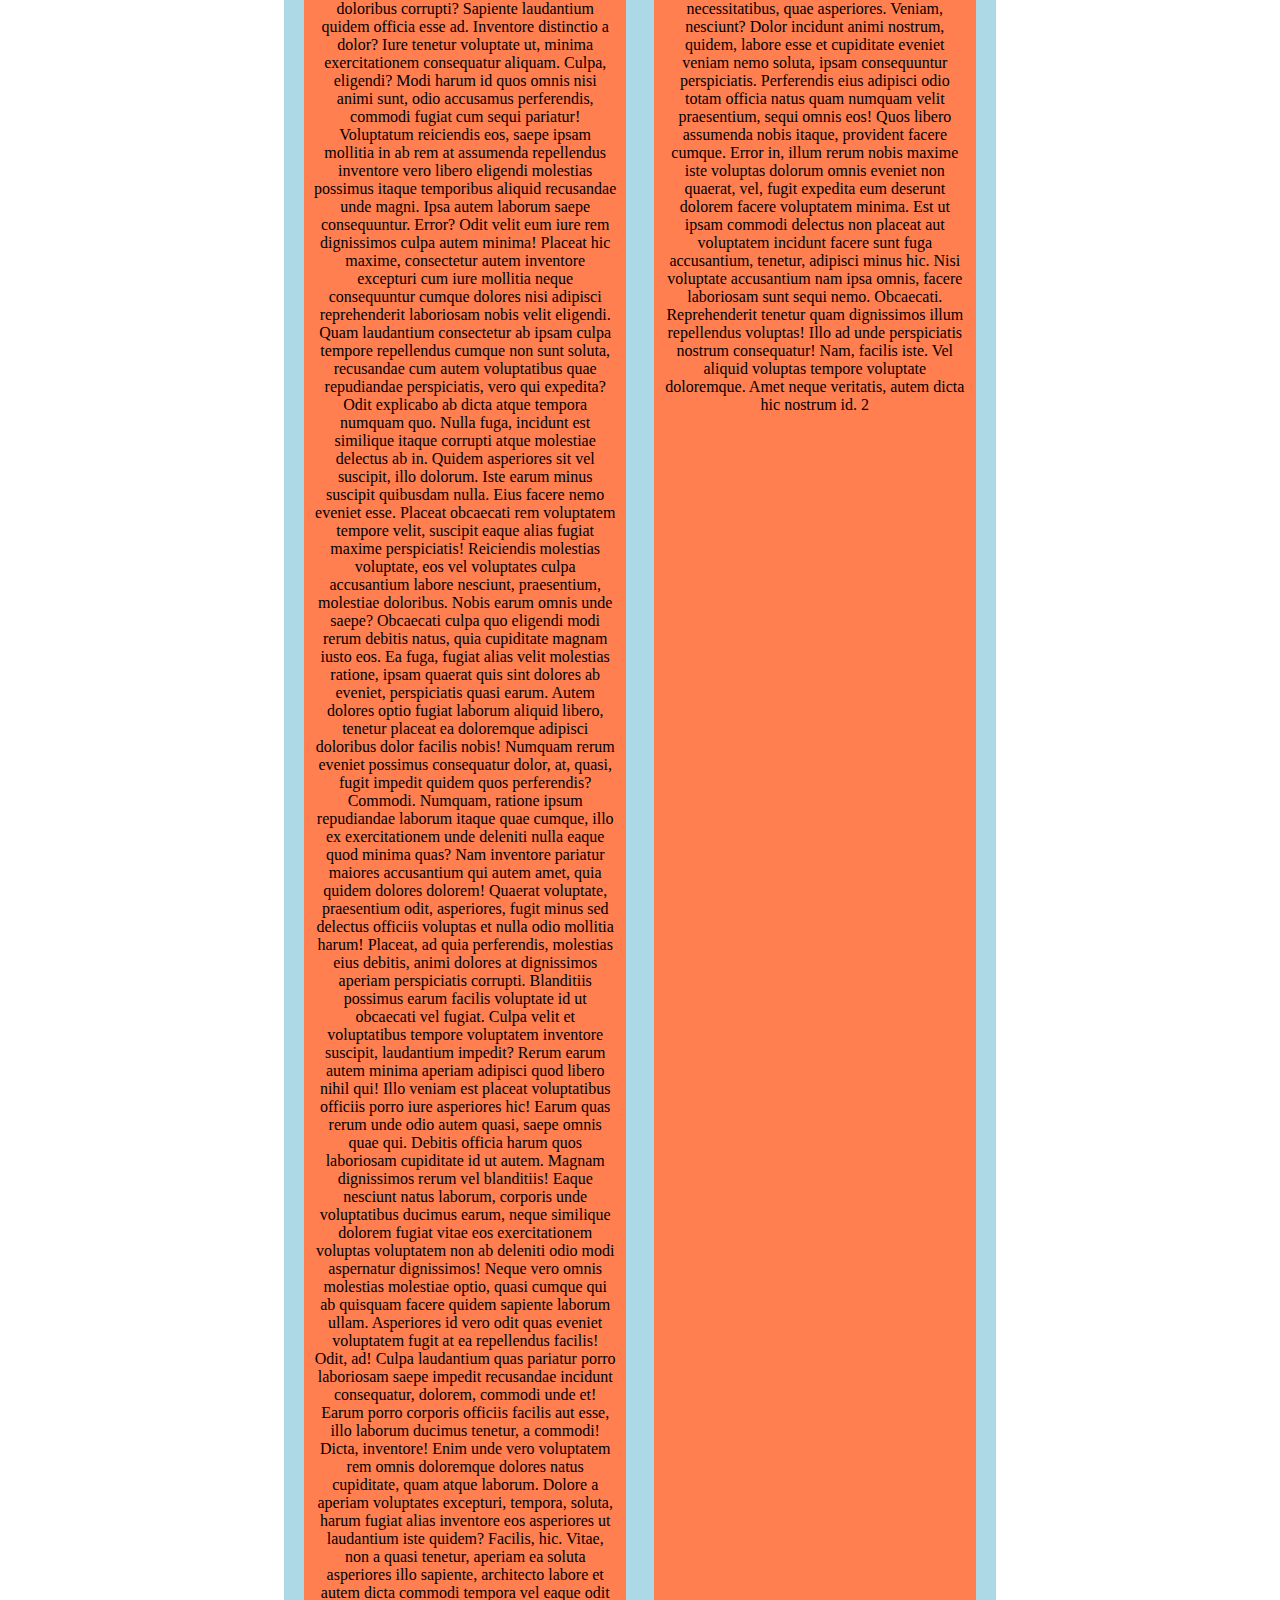
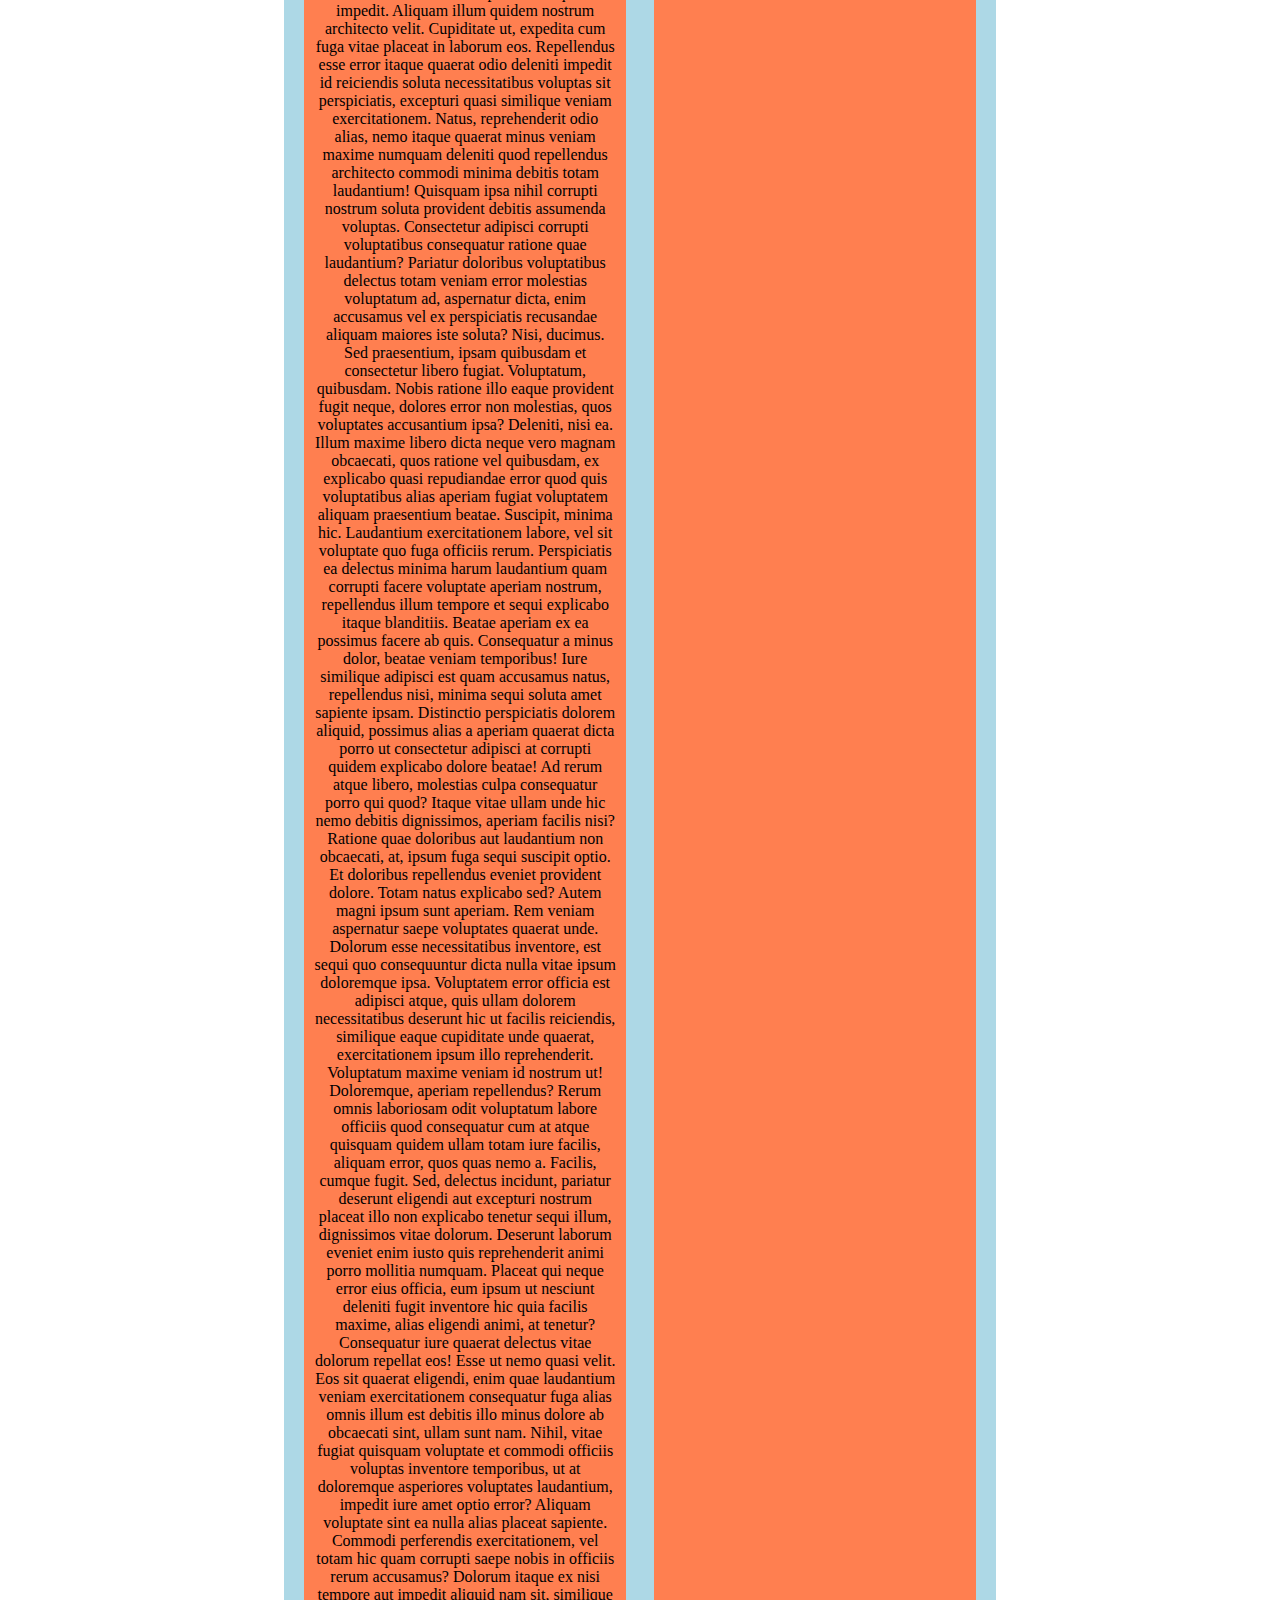
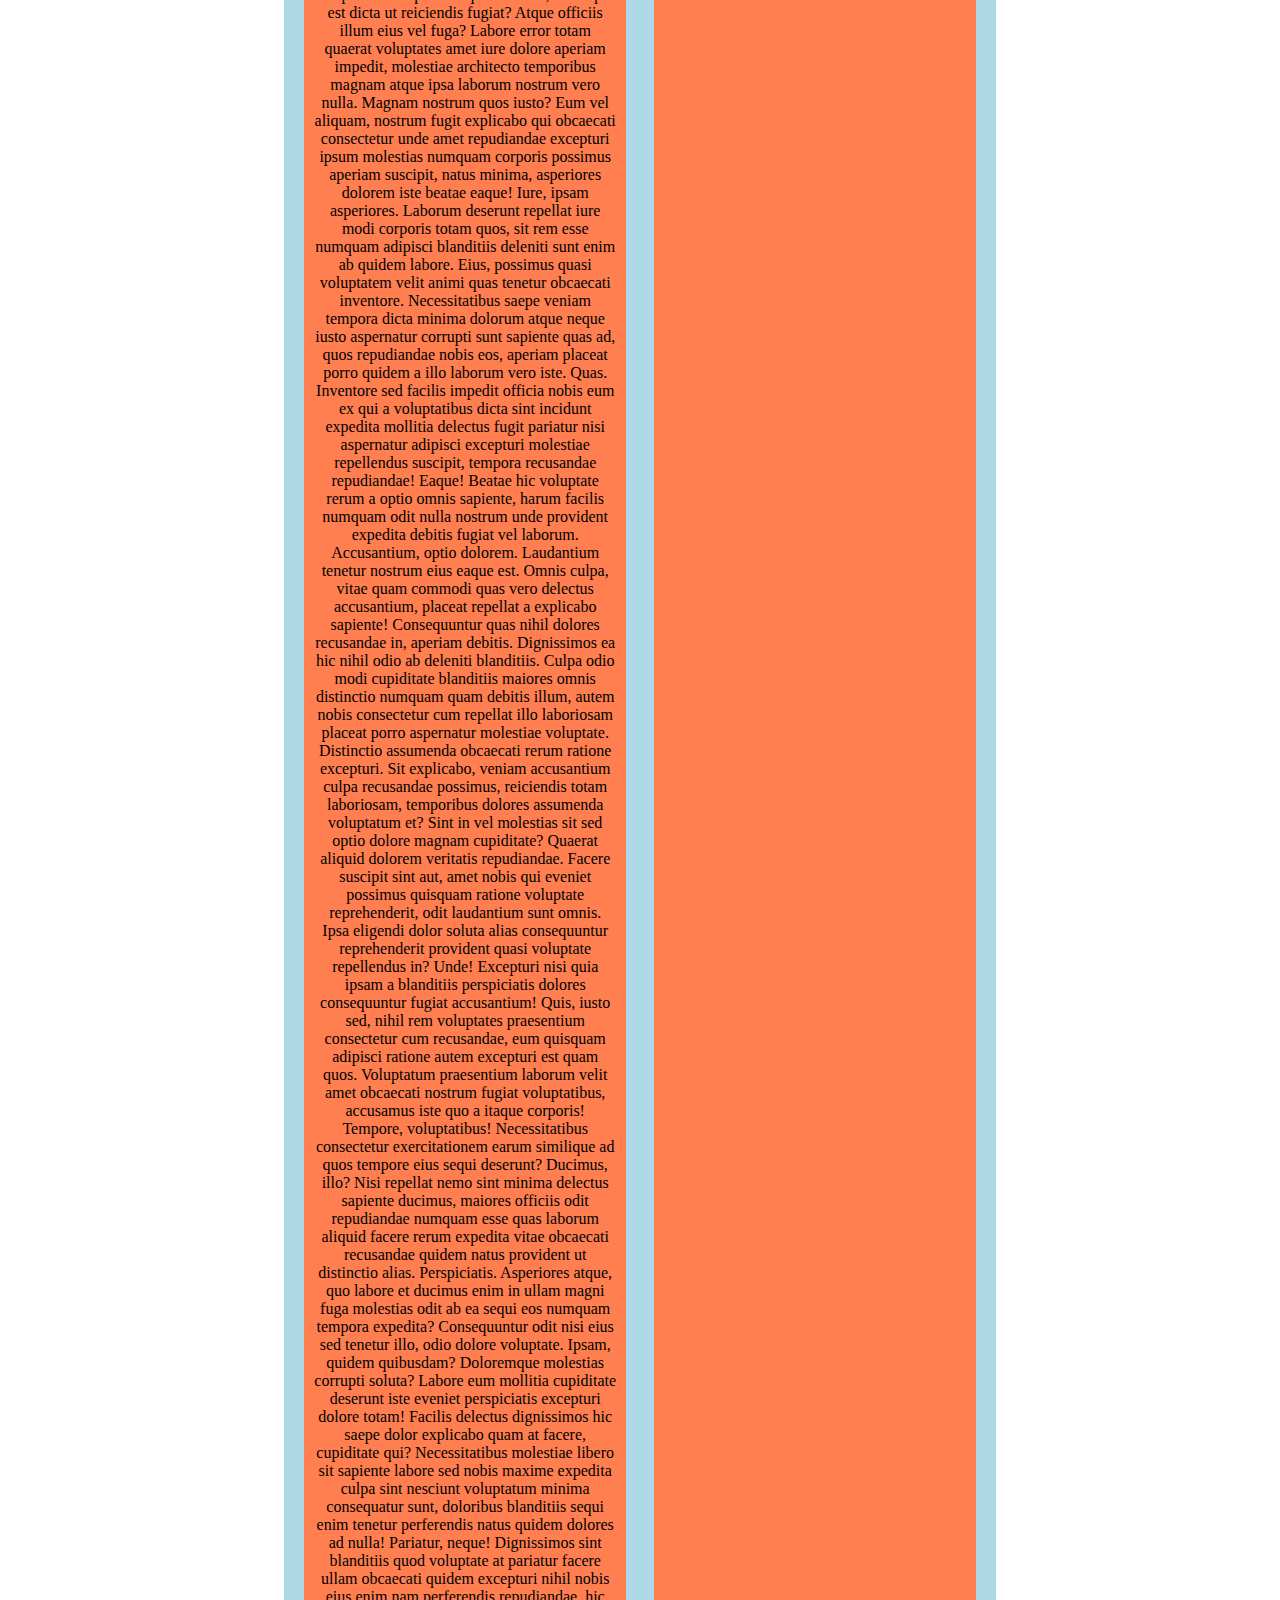
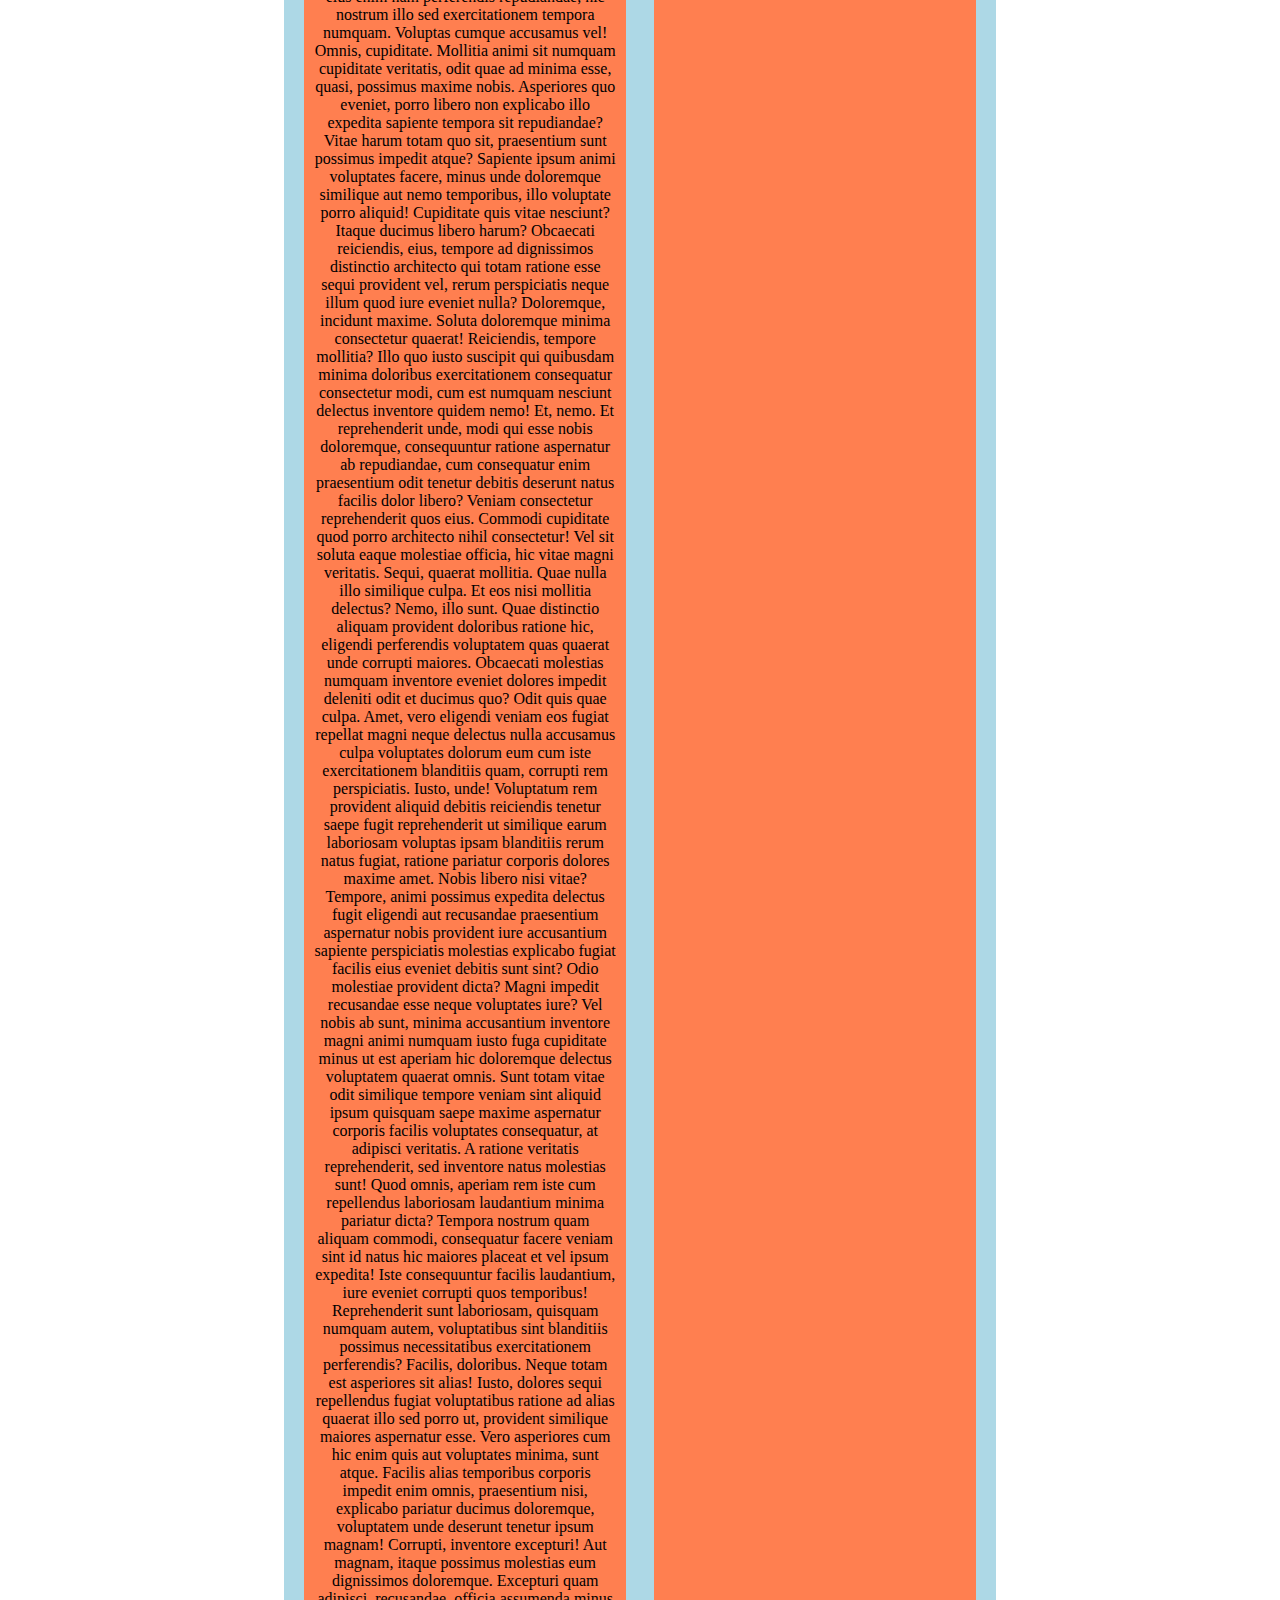
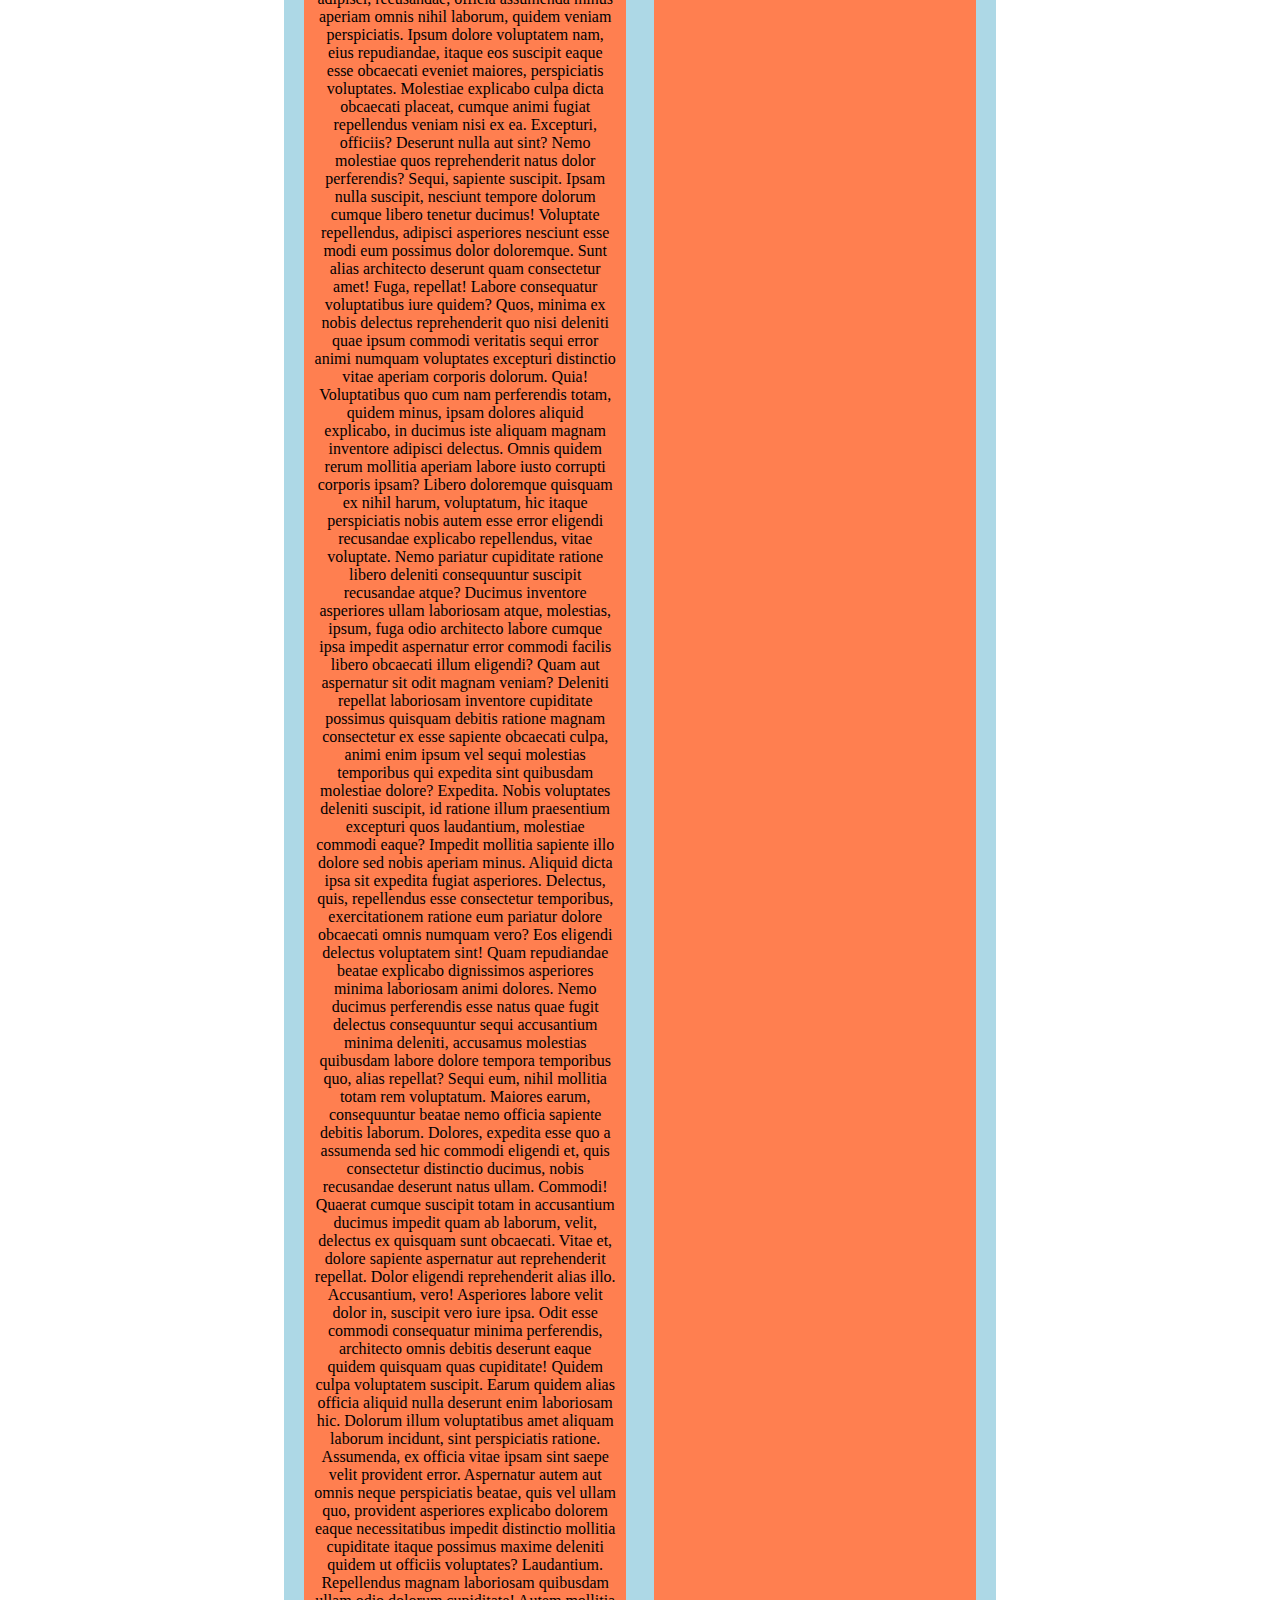
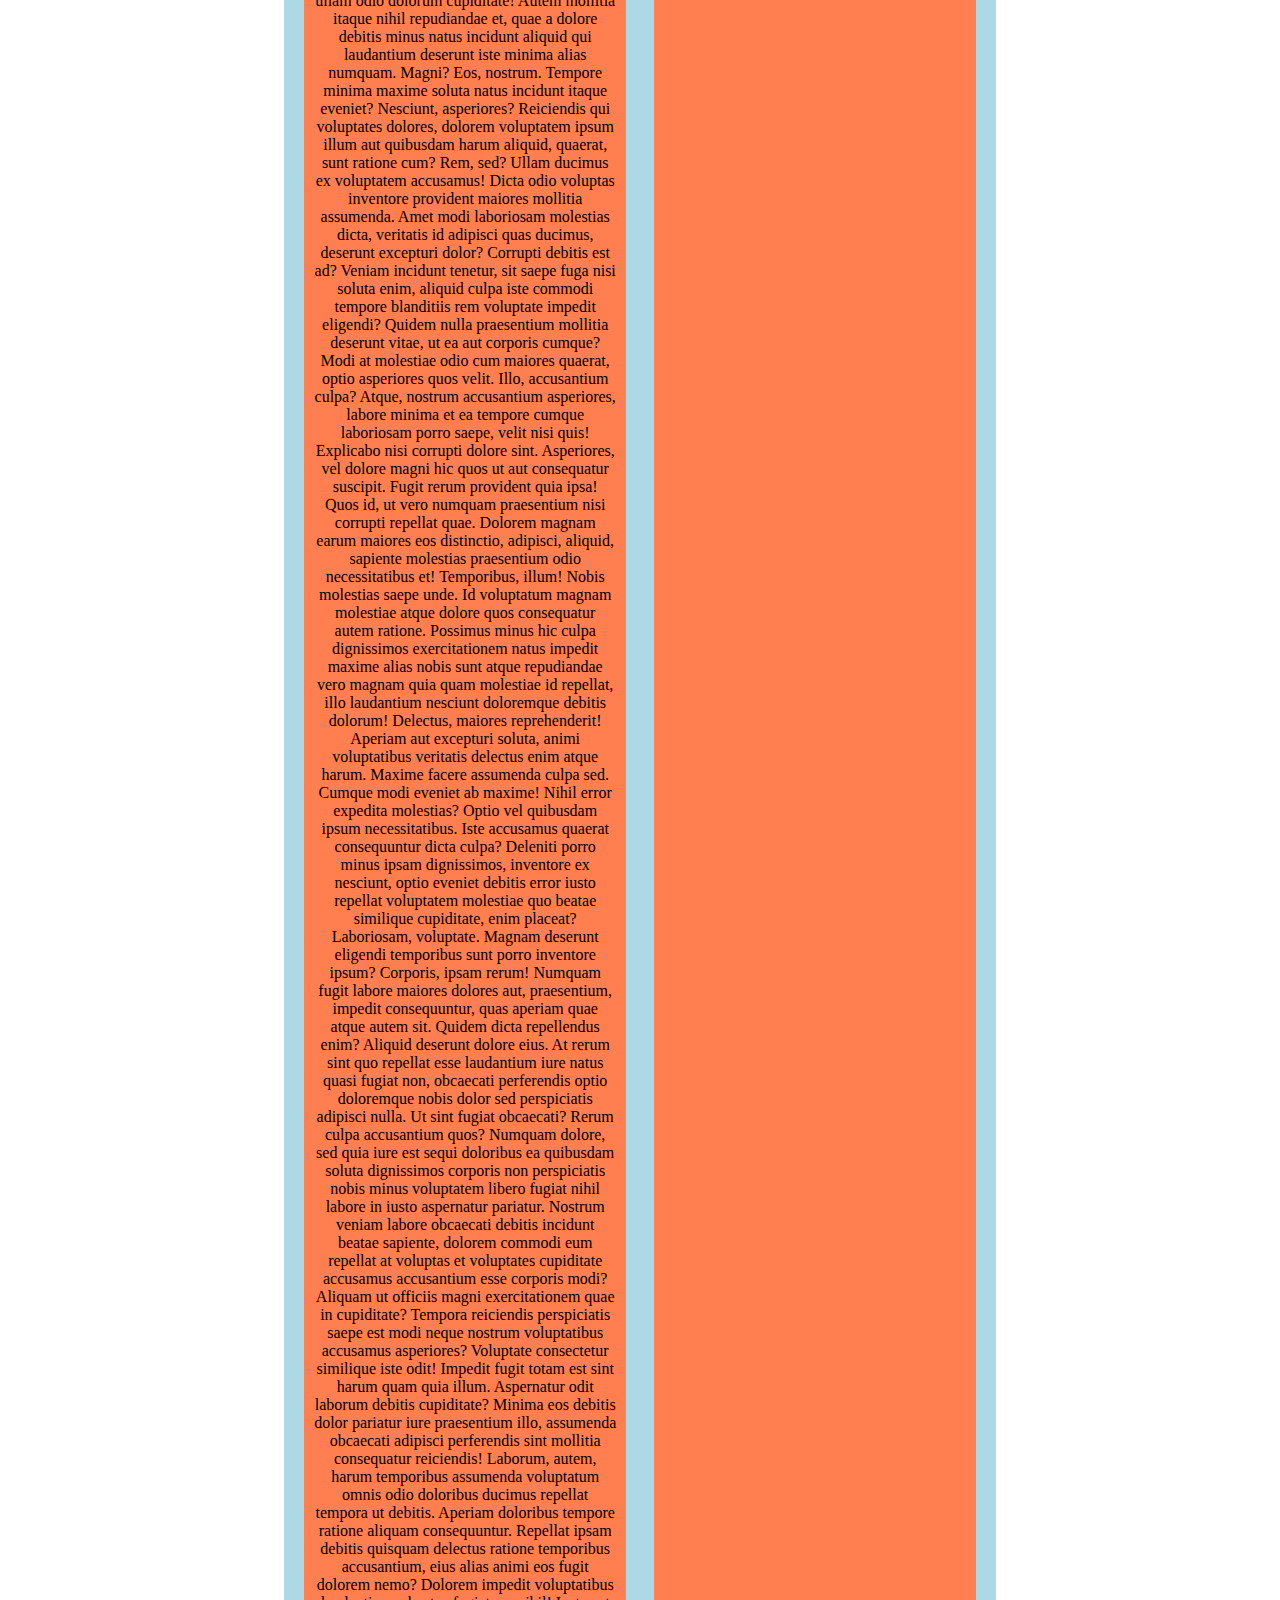
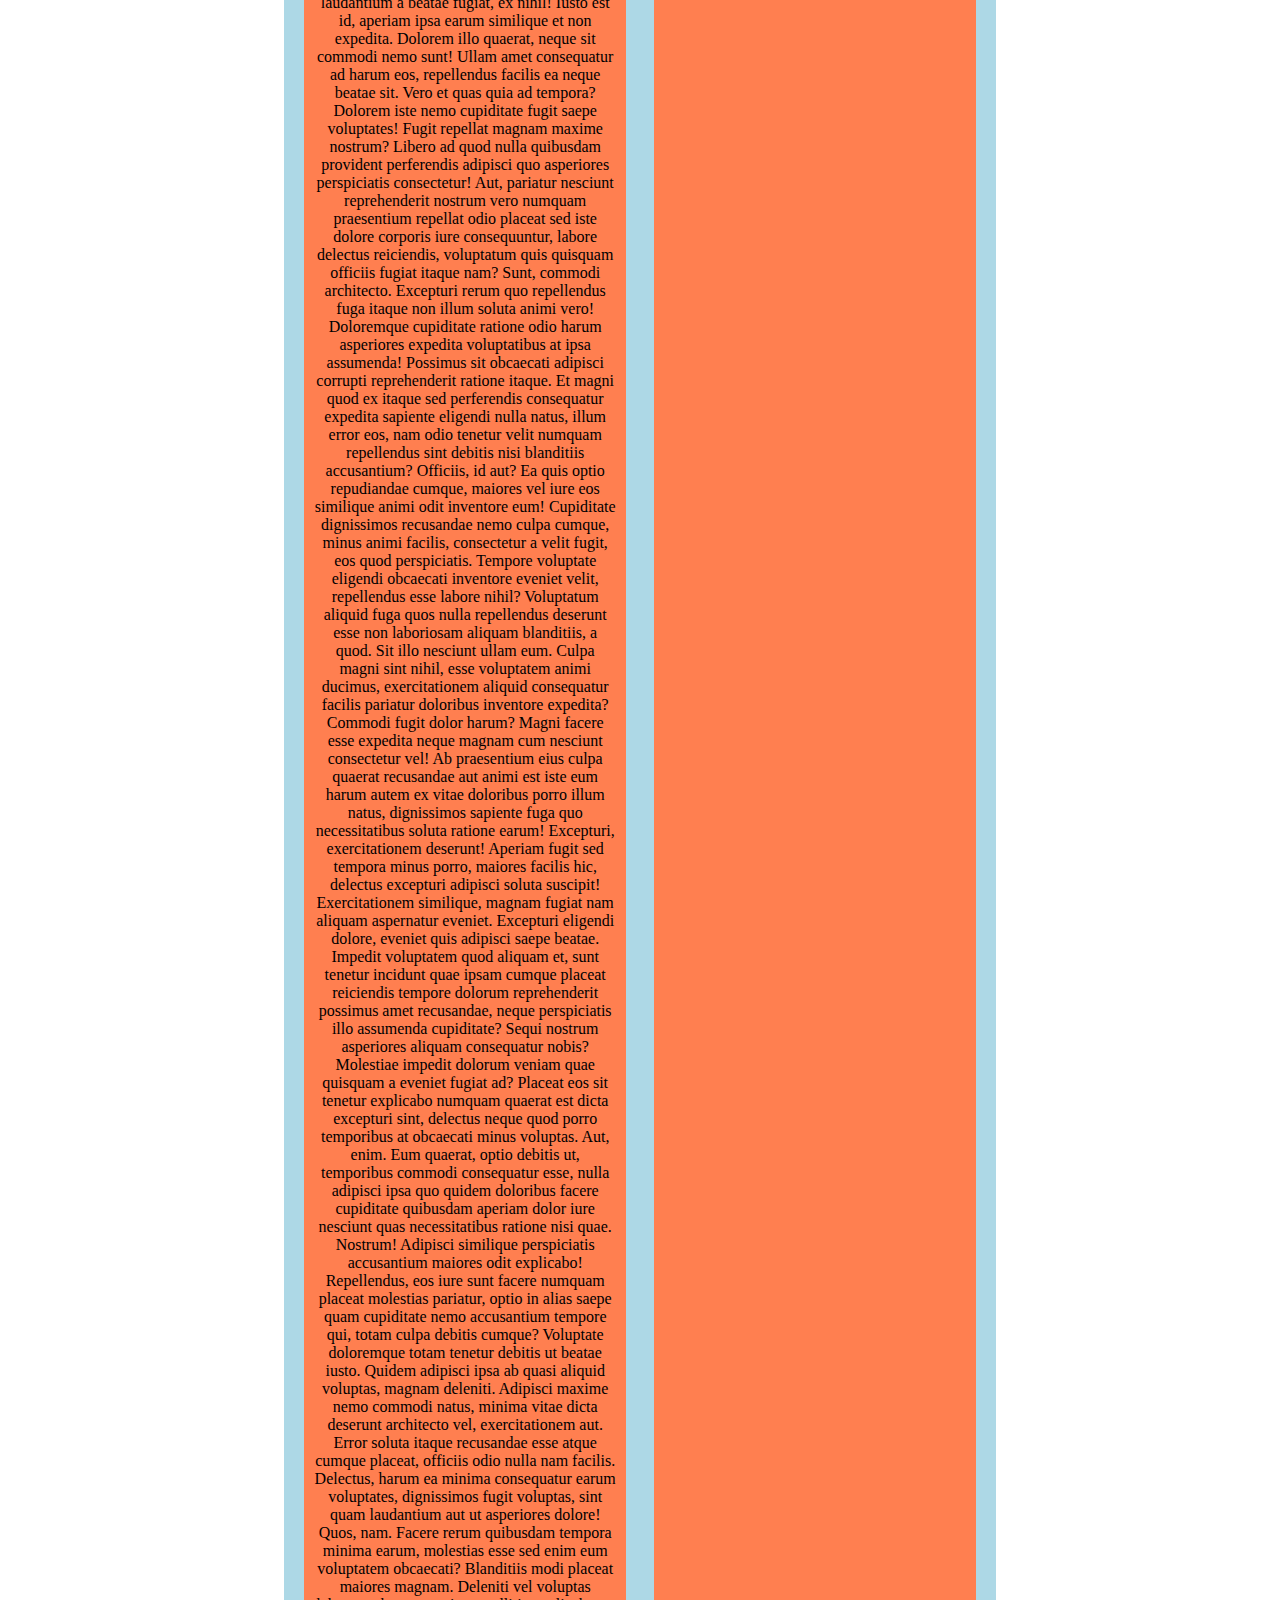
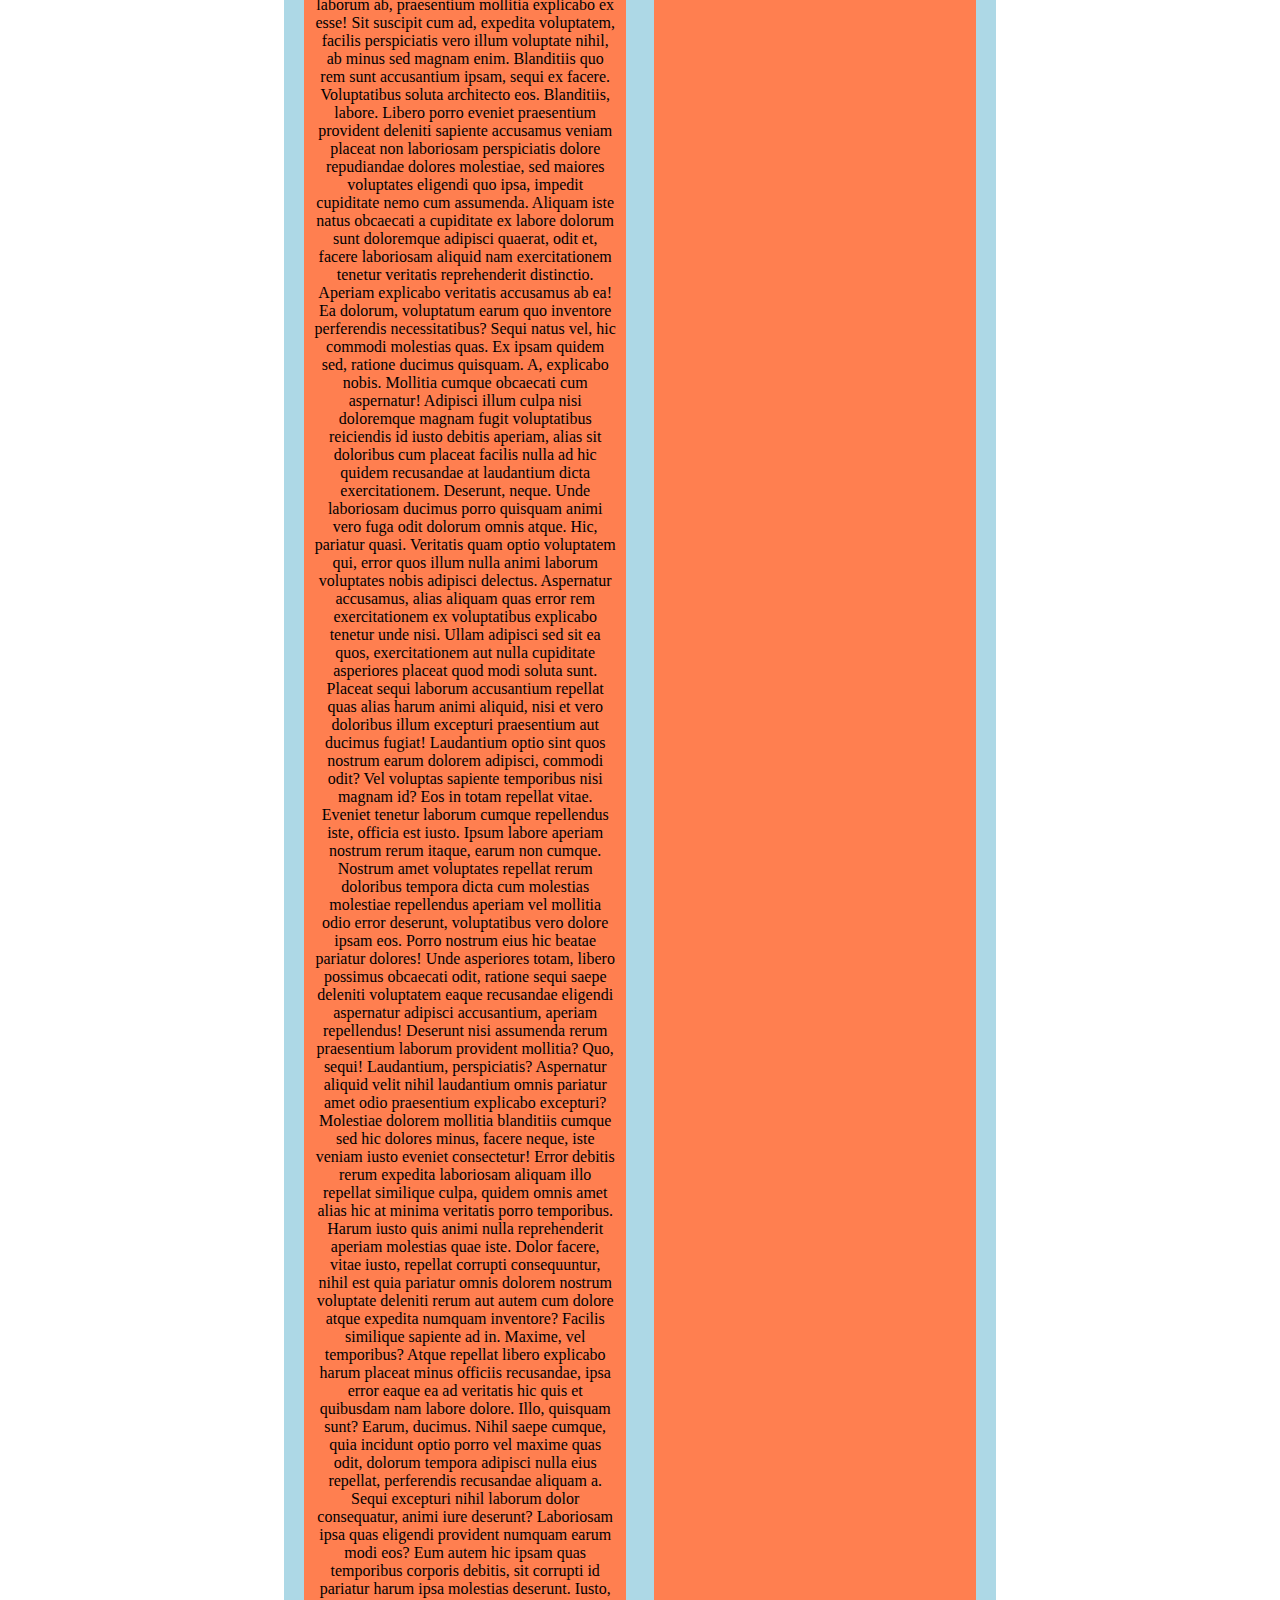
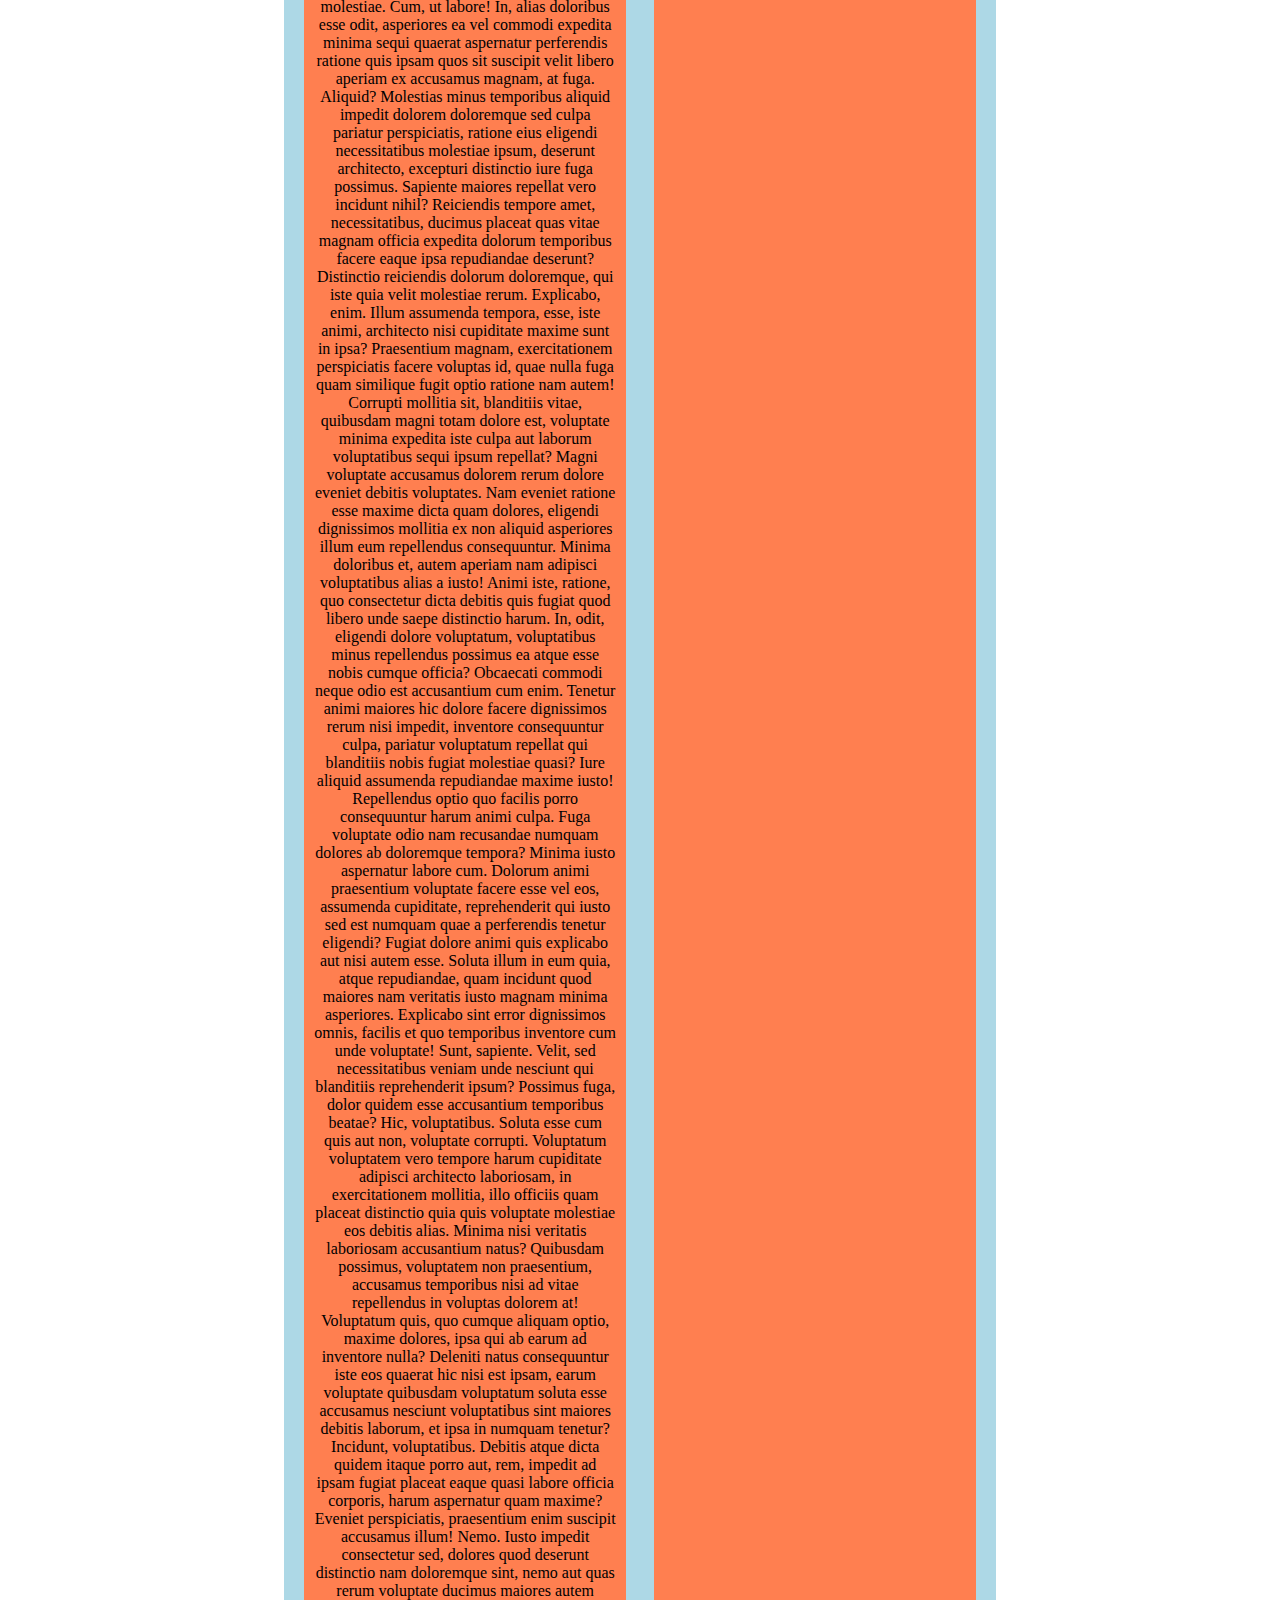
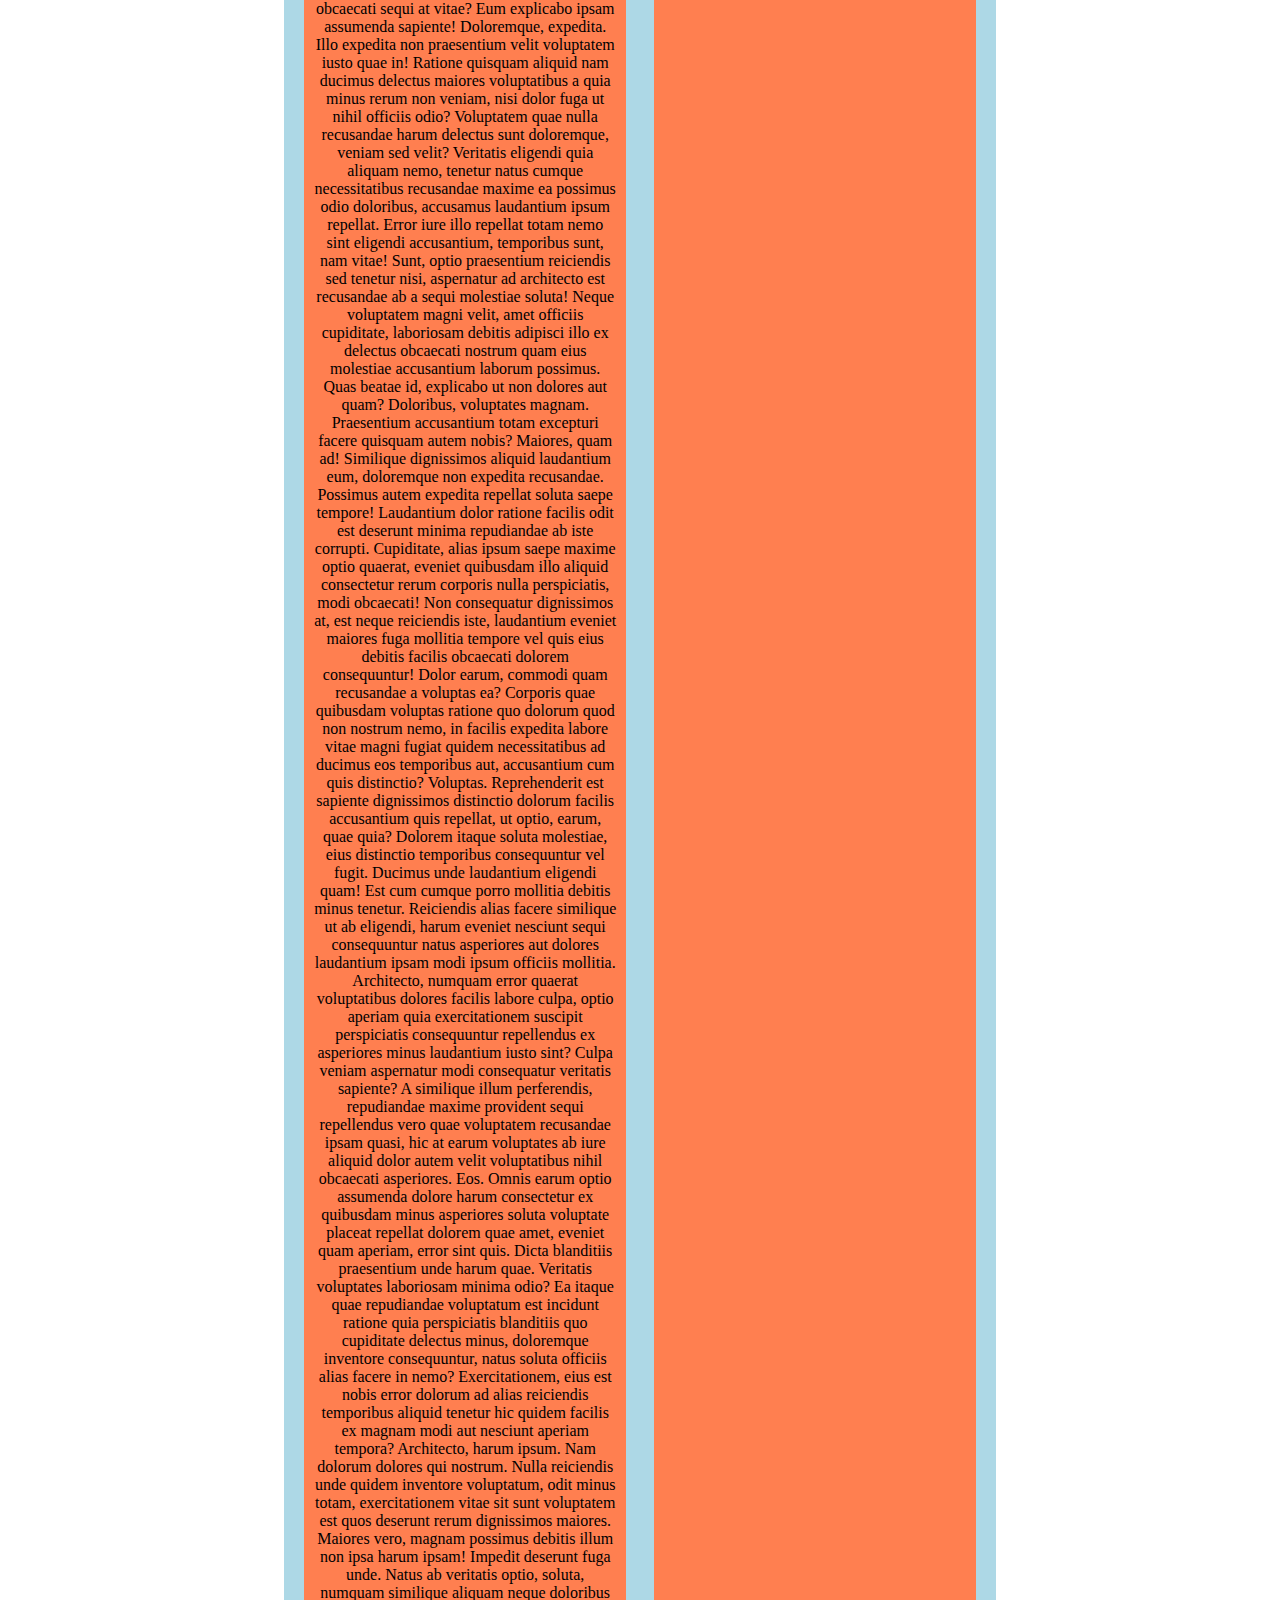
==== PRAC.HTML @ 5c82835a "Message" ====
<!DOCTYPE html>
<html lang="en">
<head>
  <meta charset="UTF-8">
  <meta name="viewport" content="width=device-width, initial-scale=1.0">
  <style>
    body, html {
      margin: 0;
      padding: 0;
      height: 100%;
      display: flex;
      justify-content: center;
      align-items: center;
    }

    .container {
      display: flex;
      justify-content: space-between;
      width: 80%;
      max-width: 800px;
      background-color: lightblue;
      padding: 20px;
    }

    .box {
      background-color: coral;
      width: 45%;
      padding: 10px;
      text-align: center;
    }
  </style>
  <title>Flexbox Centered Divs</title>
</head>
<body>
  <div class="container">
    <div class="box">Lorem ipsum dolor sit amet consectetur adipisicing elit. At fugit, quasi sapiente exercitationem iste ex? Eum commodi perspiciatis asperiores veritatis, pariatur repellat facere aspernatur minima quis sapiente, hic blanditiis enim?
    Optio aut et aliquam iure sint similique possimus ducimus, architecto hic. Dicta, minima distinctio voluptate enim porro quasi perspiciatis amet numquam iusto sint aperiam accusamus adipisci nesciunt. Quos, dolore officiis!
    Sequi fugiat recusandae in, vel rem earum ipsa et dolorem iure enim! Assumenda consequatur veritatis laborum ducimus rem nemo quam nihil, vero consectetur, explicabo reprehenderit quisquam voluptatum itaque, incidunt maxime.
    Hic nostrum repudiandae maiores quasi voluptatum, assumenda similique quos ullam beatae adipisci alias esse distinctio dolorem velit architecto corrupti consequuntur odit porro dolorum! Ducimus saepe blanditiis ab incidunt, autem explicabo?
    Nesciunt architecto voluptates repellendus temporibus ullam quisquam, quos excepturi. Numquam aliquid quidem reiciendis rem qui eligendi dignissimos vero quos officia exercitationem, ipsam aut ipsum, placeat iste dolores expedita atque quod.
    Eaque rerum dolor, illo quasi labore rem voluptatibus atque? Numquam inventore voluptates sapiente eos recusandae vitae accusamus nemo, quas eligendi aliquam excepturi illo commodi saepe reprehenderit aliquid dolorem cum ipsam!
    Consequuntur rem rerum asperiores veritatis odit nesciunt quia magnam, deserunt at consectetur aut quaerat vel doloribus voluptatem dolorum laboriosam consequatur quod amet iure excepturi cum obcaecati quos optio eveniet. Dolorem.
    Doloremque harum sint aperiam dolore qui repellendus hic neque mollitia nemo, ipsam a optio reprehenderit labore, ex modi voluptate? Laborum animi voluptatem at, rerum impedit voluptates alias. Libero, dolor ab.
    Accusamus consequatur error magni odio aliquid dolorem commodi pariatur sunt sapiente vel, suscipit unde laboriosam! Aperiam autem eius quidem possimus illum adipisci doloremque recusandae pariatur sapiente nesciunt? Officiis, voluptatem aliquid?
    Asperiores sed odio non! At earum ipsam voluptatum esse sapiente, accusamus modi laborum pariatur! Dolores placeat aut natus minima, quis optio obcaecati eligendi nesciunt, eum, totam ipsa quisquam facere fugiat!
    Maiores repellat illo impedit expedita praesentium corporis saepe, distinctio harum tempore eius. Veritatis pariatur, animi at recusandae, tempore laboriosam harum nesciunt est ad quasi, quidem tenetur! Hic quibusdam aut dolores!
    Commodi inventore reiciendis facilis natus ipsum vel id, repellendus maiores labore expedita. Architecto atque, officiis accusamus distinctio optio officia veritatis voluptate doloribus, voluptatibus asperiores dolores vero commodi, hic nisi minima?
    Possimus, harum quae, quisquam dolor dicta molestiae magni ratione beatae nobis non nisi, amet quod. Accusamus distinctio aliquid, corrupti porro consequatur velit fugit nemo pariatur excepturi earum officia iusto molestias.
    Necessitatibus sit ratione provident ut officiis reprehenderit, fuga soluta quia dolorem debitis quam neque obcaecati aut exercitationem, ipsa modi aperiam consequatur. Facere veniam vel voluptatibus porro sit? At, quas corrupti.
    Nesciunt nemo obcaecati est ex cum labore! Dolor facere incidunt laborum atque amet consectetur temporibus non omnis commodi corporis dicta esse consequatur, distinctio, beatae quidem dolorum, totam numquam enim officiis!
    Sapiente hic rerum quas sit alias ducimus excepturi aut voluptas provident magni esse fugiat, accusamus totam earum at dignissimos natus voluptates possimus rem vero id est quidem! Vel, assumenda a.
    Voluptas placeat doloribus error eveniet voluptatibus sunt suscipit architecto ipsam dicta quae culpa, aperiam illum ipsa quod tempore magni maxime nam, quo, consequatur tempora. Unde facere repellat tempora et voluptatum.
    Quasi molestias quo ad eius repellat quam reprehenderit quaerat, ab impedit quas natus nobis, aut a commodi cumque voluptatum possimus explicabo atque enim qui itaque blanditiis! Mollitia sunt provident tempora.
    Rerum voluptate tempore repudiandae error deserunt ipsam quae similique dolor, ad blanditiis sapiente ullam nulla, voluptatem alias maxime, veniam praesentium eveniet quos nihil sequi repellendus fugiat consequatur voluptatum? Harum, iusto.
    Fuga sunt neque consectetur laborum eos quasi quas ipsa possimus alias perspiciatis nulla, temporibus earum atque dolorum aperiam deserunt impedit facere, omnis vitae nemo unde asperiores, voluptatibus excepturi! Numquam, laboriosam.
    Recusandae tenetur repellendus, adipisci voluptate at illum perspiciatis blanditiis quas molestias corporis ut temporibus. Odio inventore, blanditiis fuga quidem sint eaque iusto repellendus amet ducimus voluptatum ratione natus consequuntur exercitationem?
    Consectetur quod voluptatibus quas, eveniet vero, possimus animi explicabo impedit sapiente blanditiis ea et! Facere aut quasi enim doloremque perferendis vero doloribus, magnam, odio possimus unde ullam numquam, quia praesentium!
    Sed similique maxime eligendi cumque nostrum reprehenderit, voluptas repudiandae rem veritatis fugit sapiente quidem! Vel aspernatur deleniti nobis quis a quisquam expedita dolorum sit reprehenderit iure, nihil eum, est natus.
    Provident aut consectetur consequatur tempore enim, odit blanditiis, saepe odio nemo libero veniam rem repellendus dignissimos laudantium necessitatibus voluptas nisi voluptate perferendis sed dolorum? Deserunt, et? Maxime eos aut asperiores!
    Vero exercitationem quas ad aperiam reprehenderit ratione, cum error labore facilis odio fugiat? Eligendi odio minima itaque? Pariatur facilis aperiam atque accusamus unde voluptatem odio perspiciatis! Atque ea obcaecati dolore!
    Incidunt, quod dolore id temporibus voluptatum nihil iure veniam quisquam quibusdam magni exercitationem fugiat consequuntur molestiae tenetur dolor facere sunt dolorum. Incidunt voluptatum voluptatem omnis repellendus vero odio quia ut!
    Aut accusamus debitis laboriosam perspiciatis itaque labore non eius. Adipisci porro omnis sunt pariatur obcaecati fuga perspiciatis iusto, alias reprehenderit cupiditate quod tempore hic! Quia placeat laboriosam magni ex maiores!
    Unde nostrum quis pariatur at maiores nobis laboriosam? Ex iste ab alias eligendi blanditiis culpa repudiandae vero corporis, quod necessitatibus, natus tempora aperiam itaque exercitationem consequuntur! Provident necessitatibus distinctio similique.
    Eveniet autem laboriosam ipsa doloremque consequatur quo, voluptates repellendus numquam corporis eum veritatis vel facilis quos! Dolor tenetur ducimus iste corrupti. Quas aut quidem ipsam odit eos eligendi eum libero.
    Dolorem et exercitationem quae assumenda blanditiis modi repellat ducimus accusantium eaque recusandae error similique totam est tempore magnam enim hic, consequatur repellendus perspiciatis. Consequuntur dicta esse, adipisci hic alias voluptas!
    Exercitationem adipisci non ratione aliquid atque praesentium asperiores corrupti explicabo optio. Excepturi maiores impedit rerum assumenda minus totam amet saepe accusamus mollitia praesentium, sunt, expedita exercitationem ipsa tenetur veritatis! Nam?
    Dolorum doloribus fugiat soluta, officiis, consequuntur eius ex quam, laborum temporibus quis illo a eum! Labore porro voluptates nesciunt facere nihil, voluptatibus rerum laudantium quo fugiat quod cum vitae. Quia?
    Repellendus, odit eos alias, ipsam aut temporibus neque totam cupiditate quasi recusandae distinctio quibusdam ex sit nobis, eveniet cumque? Deserunt ullam quod at nam qui quos a aperiam perferendis inventore.
    Nobis maxime similique saepe vel consequuntur rerum eveniet exercitationem perferendis, autem ipsam, fugiat voluptate laudantium atque adipisci cumque commodi magnam recusandae. Placeat quod maiores corporis inventore et expedita ab quis.
    Hic est obcaecati eaque consectetur quibusdam reiciendis doloribus? Dolorum quam error minima. Animi optio tempora vitae vel magni aliquid praesentium error, maiores, asperiores voluptate, omnis distinctio eligendi assumenda accusamus nobis.
    Eum cupiditate ratione, animi corporis quasi ipsum rerum esse, delectus error nihil hic vel alias distinctio voluptas nobis minima doloribus consequuntur, neque exercitationem earum aspernatur beatae excepturi odit? Fugit, nihil?
    Alias incidunt ad necessitatibus neque blanditiis doloribus veritatis quae, accusamus vitae totam nam, optio iure quo deserunt ipsa nihil perferendis quasi quis quidem doloremque saepe accusantium dolore quibusdam? Quas, quaerat!
    Cum hic repellat exercitationem molestiae pariatur! Explicabo accusantium suscipit impedit voluptatum, perferendis odio. Fugiat modi accusantium dolores asperiores quo sint eos dolorem id recusandae sapiente vitae, similique nemo neque ex.
    Placeat explicabo alias repellendus distinctio earum nam aliquid? A eveniet excepturi architecto odit? Nesciunt voluptates, quos, facere et amet consectetur provident ut nulla debitis incidunt, exercitationem nihil magnam a velit?
    Asperiores sed non explicabo nam doloremque expedita assumenda ab nesciunt a, saepe iusto minima est consequuntur maxime. Aliquid dolores ex error adipisci nesciunt, cum placeat sunt doloribus, sint blanditiis eos.
    Officiis totam doloremque minima? Explicabo, voluptates quod ut ab perferendis laudantium doloribus magnam totam sapiente necessitatibus, eius perspiciatis officia! Sint praesentium natus, suscipit neque eligendi cum? Porro aliquid tenetur sunt.
    Praesentium explicabo eaque eveniet iusto, officiis dolor inventore beatae quasi veniam itaque quis ex nesciunt, in, quae consequatur molestiae impedit adipisci mollitia ipsum! Alias non facilis, illo eum ab exercitationem!
    Odit, ipsa? Nobis, ad quas quos laborum distinctio tenetur unde molestiae dolore. Perferendis, fugit harum alias earum, sint vitae facere, vel totam cumque tempora quod? Nulla iusto nesciunt alias laborum.
    Doloribus provident saepe voluptatum amet magnam id perferendis dolores magni illum, esse porro ullam eos labore vero natus dicta eum, tempore ex totam, quidem fugit quis hic? Consectetur, voluptatem deleniti?
    Placeat veniam laborum ea accusantium repellendus, officia expedita molestias praesentium voluptatum sequi mollitia fugit totam eum illum? Provident quas suscipit voluptatibus et minus similique, incidunt recusandae perferendis itaque quam cumque?
    Ex sunt fuga inventore, praesentium quia, qui, saepe quae nobis autem doloremque cupiditate. Nemo asperiores, inventore atque ratione necessitatibus fugiat placeat voluptatibus aperiam, possimus officia nostrum odio soluta cumque? Tenetur!
    In fugiat eaque impedit debitis ad veritatis sint velit tenetur. Enim, animi dicta saepe accusamus quae illo quo nisi sequi qui ex iure quibusdam cupiditate. Magnam alias hic veniam fuga!
    Saepe modi magnam obcaecati nam delectus reprehenderit fugiat. Possimus molestias dolore assumenda quis ab omnis, tempora quod, rem, esse magni ipsa similique corporis qui est. Eveniet ratione illo at error?
    Laudantium modi asperiores quisquam rerum, veritatis hic, aliquam quidem dignissimos eos temporibus cumque similique ducimus necessitatibus error aliquid excepturi, repudiandae nam atque beatae eaque? Ea illo tempora tenetur doloremque nobis?
    Inventore non vero architecto asperiores officiis quaerat eum mollitia corporis autem et, dignissimos fugiat amet qui temporibus voluptatibus. Rem quibusdam repellendus corrupti libero error iste quo quis iusto perspiciatis distinctio.
    Reiciendis molestiae perspiciatis quae, perferendis deserunt commodi culpa! Inventore expedita reprehenderit numquam! Velit expedita quo, molestiae enim saepe alias nostrum! Eveniet asperiores iste quod libero inventore aut similique sint repudiandae.
    Incidunt perferendis corrupti voluptates, alias rem quisquam, fugiat unde impedit culpa corporis, doloremque inventore necessitatibus? Explicabo, est. Voluptas tenetur dicta minima, sed ducimus blanditiis consequatur dolores quidem totam, eius commodi.
    Repellat consequuntur suscipit, quo excepturi aperiam, dolorum, aliquid eaque illo iusto mollitia nobis commodi? Quisquam recusandae enim iure odit sint error, unde quibusdam ea similique sed expedita magnam tempore amet.
    Nostrum porro explicabo inventore labore ut debitis optio at, aperiam ab laudantium repudiandae, saepe magnam exercitationem tempore. Odio in sed atque modi, voluptas nam quibusdam, obcaecati ea consequuntur necessitatibus esse.
    Nesciunt dolorem animi facilis quos molestias similique labore mollitia voluptate, laboriosam odio a, sequi ratione. Autem ab molestias sunt deleniti ut rerum ipsum dignissimos, commodi, similique accusantium recusandae ipsam in!
    Ratione repellendus quidem voluptatem ipsa facilis iusto ut autem repellat voluptatum, et molestias accusamus atque alias pariatur suscipit odit molestiae a magni temporibus delectus! Placeat dicta aut nam repellat aliquam.
    Eaque animi modi voluptas impedit accusantium architecto id temporibus, eius ullam magni? Deleniti, voluptatum nobis maxime ea iste reiciendis, animi quidem culpa harum sit dolorem excepturi voluptas voluptatibus. Veritatis, ad.
    Adipisci praesentium eveniet consectetur aspernatur hic reiciendis magni quam maxime iure labore. Minus cupiditate, est laudantium cum dolorem commodi! Aut ab magnam blanditiis vero alias aperiam iste voluptatem nobis totam.
    Minus dolor at id voluptatum quae nobis, assumenda excepturi atque maxime! Tempore qui magnam minima nesciunt autem mollitia delectus, natus ex quos dignissimos eius, atque exercitationem voluptatibus voluptatem sed aliquid.
    Deserunt minus corporis, quidem fugit expedita quas earum possimus perspiciatis, quia voluptatum cum consectetur sed! Sed, quo deserunt quam impedit corrupti dolor quia delectus commodi voluptate ipsum odit iusto debitis.
    Corrupti fugiat aspernatur tempora. Animi, cum vero. Vel quod, itaque sit cupiditate odio dolore, praesentium repellendus minus sed quia facere explicabo tempora perspiciatis quos consequatur dicta. Inventore, in porro. Dicta.
    Sequi officia et molestias quae voluptatem aut. Porro fugiat temporibus repellat doloremque provident sapiente dolore? Recusandae rerum magnam eius sed saepe perspiciatis consequatur voluptate a voluptas vitae, inventore soluta impedit.
    Ratione obcaecati tenetur exercitationem vitae tempore? Sequi qui officia voluptatibus maiores? Voluptates tenetur, ipsa necessitatibus beatae modi eveniet nesciunt facilis et repellat dolor. Optio veniam corrupti assumenda, distinctio vel ad.
    Repellendus sequi itaque labore consequatur ducimus sunt quae et, nam odit non, adipisci sit eius iste quibusdam! Mollitia voluptates repudiandae saepe numquam harum pariatur id facere delectus sint, iure explicabo.
    Odio doloribus ducimus esse cum magni alias officia, velit quae ut similique atque ad enim error, nam, fugiat aut inventore perspiciatis assumenda sit quibusdam soluta quod rem? Nisi, in. Ratione!
    Tempora eos placeat dignissimos. Animi maxime, natus ad consequuntur in ratione laboriosam a maiores alias, officiis quos distinctio provident reprehenderit nihil qui, velit soluta quo at omnis tempore! Nihil, quibusdam!
    Accusamus possimus ipsa magni voluptate numquam hic? Itaque, eius provident, tempore saepe ab nemo excepturi debitis sequi odit placeat impedit recusandae officia, quasi mollitia assumenda dolores unde illo optio ratione?
    Veniam vero quia quasi voluptas quibusdam aliquid labore commodi? Harum fugiat iure aut, incidunt, dolore praesentium blanditiis, voluptate quas nisi iusto eligendi tenetur dolorem amet ea veritatis voluptatem maiores quam!
    Quia ipsum amet quae libero quidem harum quibusdam inventore ipsam, hic id, expedita, similique obcaecati voluptates? Sapiente alias aliquid atque? Quam modi dicta magnam quasi, totam optio consequuntur excepturi iusto.
    Nemo quis harum repellendus libero ad, porro blanditiis dolor laudantium cupiditate aspernatur ab facilis natus ducimus a, aliquid accusantium enim illo inventore magnam quod error recusandae alias? At, atque debitis.
    Corrupti similique quia porro corporis non inventore nesciunt, sequi pariatur. Sed quibusdam, incidunt, maxime dolores corrupti dolor soluta animi officiis odio accusantium, ab praesentium quam rerum tenetur tempore hic in?
    Cum fugiat vel labore voluptas qui tempora pariatur enim itaque minus modi ab, tenetur accusantium aliquid facilis praesentium magnam dolor magni ipsum rem illum error voluptatem odit possimus! Reiciendis, inventore.
    Totam atque sed vero corporis voluptatum sit ea incidunt sequi quasi. Magni voluptatibus tempora dolore asperiores, odit aliquam delectus ad. Labore, modi. Quas laborum ipsam porro quo quibusdam ipsa modi.
    Cupiditate nulla sit enim consectetur dolores porro quo, saepe, asperiores dicta natus, officia eaque quas quasi? Totam, sint odio? Nostrum esse unde assumenda architecto et sint molestias iusto, expedita praesentium!
    Iste sapiente quaerat eaque iusto asperiores odio beatae? Nostrum veritatis perferendis pariatur ea, quo non dolorum labore in consectetur iusto. Autem similique placeat facere officia sed reprehenderit consequuntur! Magni, cumque!
    Nemo aut voluptatibus eligendi consectetur ab possimus temporibus, autem eos cum alias? Eveniet, iste impedit, odit doloremque fugit a non dolores officiis sequi, et nemo soluta cupiditate similique ratione laudantium.
    Autem vero temporibus animi. Illum sed fugiat maxime quos. Animi optio aliquam ducimus, quis dolore necessitatibus mollitia? Adipisci quis voluptates pariatur, nostrum rem accusantium provident, porro inventore numquam ducimus deleniti.
    Labore nihil obcaecati repudiandae veniam aliquid, ipsam facilis voluptatum omnis impedit animi dolorum velit officia, quidem ab consectetur porro eligendi ea. Blanditiis sequi quibusdam dolorem laudantium distinctio aliquam quis quisquam?
    Velit, repellendus tenetur alias optio esse nulla praesentium quisquam ratione autem ullam earum, fugiat corrupti dolorum recusandae inventore quam totam sunt error ea eveniet magni minus vitae numquam. Dolore, reprehenderit!
    Voluptatibus omnis dolor esse voluptates dolores quos veniam blanditiis atque nesciunt illo illum ex quod minima, magni eum consequuntur earum sed quam totam, unde, mollitia accusamus laborum laboriosam! Consectetur, adipisci?
    Sunt odio impedit voluptatum error inventore aspernatur totam nemo repellat consectetur. Corporis, aperiam. Amet voluptatem magni dolorem? Eligendi alias esse, facere delectus vero velit repudiandae ipsa animi sequi consequuntur dolorem!
    Placeat numquam voluptatem maiores! Quo aliquam exercitationem temporibus dolore dicta debitis nostrum perspiciatis, nesciunt, vero architecto expedita voluptate modi commodi saepe. Expedita sequi tempora repellat hic saepe voluptate fuga nostrum!
    Odit magnam ullam officia, libero aut nulla nostrum laudantium sit ipsam maxime dolor obcaecati facere cum cupiditate autem similique sed dolore est ipsum deleniti nam eius fuga aliquid itaque! Nobis!
    Perspiciatis qui quo, porro quidem nihil necessitatibus fugiat est quisquam, ullam blanditiis, distinctio et. Quis asperiores, expedita reiciendis quidem numquam veniam doloremque vel tempore consequatur labore accusamus, tenetur magni qui!
    Laudantium tempore nisi velit odio aspernatur ipsa delectus itaque dolore necessitatibus aliquam consequuntur nihil accusamus quasi a dolores cumque quaerat nulla vel praesentium neque, similique voluptatem voluptatum fuga officiis. Sapiente?
    Iure ab sunt dolorem placeat accusantium voluptate, veritatis, magni nobis ipsa accusamus error, libero molestiae exercitationem earum quae expedita vitae rerum nesciunt inventore praesentium nam quod. Repellat asperiores accusantium vero.
    Nobis numquam atque doloremque dicta natus ipsam ut fugiat sint fuga perspiciatis et, harum ipsum cum laborum minus cupiditate itaque dolore vero suscipit. Dolor, alias harum? Ratione eveniet corporis fuga.
    Qui autem, consequatur voluptatem atque harum eum possimus saepe omnis nulla voluptatum cum adipisci voluptas dicta totam consectetur maxime minus repudiandae odit architecto quam soluta corrupti reiciendis. Necessitatibus, fugit ipsa?
    Optio minima natus error quae commodi deserunt maiores dolores itaque vel? Magnam omnis adipisci iusto ea eos, explicabo quia, exercitationem aliquid distinctio neque eveniet ad corrupti porro dolor nostrum consequatur.
    Eaque, laudantium tenetur perspiciatis, quae dolorum sapiente nemo quidem fuga doloribus blanditiis id impedit adipisci dignissimos quo, iure quia! Omnis quo veniam eos praesentium. Recusandae dolorum laudantium magnam itaque sunt.
    Voluptates dicta provident debitis pariatur facilis voluptate, ex totam perspiciatis laudantium quo inventore voluptatem hic cupiditate illum, dolores voluptatum ratione. Et vero asperiores voluptatum commodi natus officia similique aliquid iure?
    Error mollitia explicabo excepturi officia est corporis. Facere, ratione facilis? Atque excepturi est accusantium commodi molestiae id similique reprehenderit sed, ipsum, laboriosam libero cupiditate blanditiis voluptatum necessitatibus porro, veritatis modi.
    Maiores vero non aspernatur. Omnis esse, exercitationem earum labore ipsum dolorum odio, nihil qui quo molestiae voluptatem pariatur optio modi deleniti. Incidunt non ea eius quasi, praesentium accusantium error! Tenetur.
    Omnis repellat mollitia ducimus error itaque, dolorem porro sequi amet, nemo aut quibusdam soluta aperiam non modi dolore perspiciatis, voluptatibus fuga quaerat est enim eum tempora dignissimos eligendi qui. Maiores.
    Ex alias recusandae itaque laboriosam perferendis enim odit non, quas, deleniti aperiam porro corrupti error labore facere a dolorem sint, fugiat sequi soluta quia repudiandae quae commodi vitae. Sed, totam?
    Illo amet quae sequi quod doloremque eveniet, et perspiciatis itaque unde, dolores perferendis culpa porro facilis, reiciendis ab rerum nam ad harum quo accusantium delectus adipisci! Dolorum earum cupiditate perspiciatis.
    Quaerat, nobis consectetur. Quis in omnis, aspernatur doloremque libero totam officiis eveniet ad? Magnam eos optio corporis aspernatur deleniti ullam facere sint impedit quo reprehenderit incidunt, ex praesentium quia ipsam.
    Ducimus veniam animi ab beatae magni sed iste assumenda quisquam fugit dolorum? Nam dolore dolorum odio, obcaecati non, aspernatur nesciunt consequatur repudiandae cum ipsa vel hic iure aut explicabo modi.
    Nihil tenetur, asperiores blanditiis corporis totam nam ipsa, inventore voluptate aspernatur unde, sunt fugiat. Quos iusto non, eum nemo veniam ea cupiditate. Quaerat facilis facere aut mollitia laboriosam placeat dicta?
    Aperiam doloribus eveniet ipsum aliquam rerum saepe illum? Distinctio sunt quas dolor quisquam amet magni culpa perspiciatis, voluptas, tempora nam illum ad saepe autem officiis deserunt possimus, inventore nulla debitis?
    Accusamus ut repellendus porro, autem veniam harum debitis consequatur cum sunt nemo fugiat tenetur tempore? Nostrum, corporis numquam? Quos, blanditiis. Expedita nostrum corrupti veritatis magni eaque quasi dolorum, deserunt voluptas?
    Odio ullam numquam quos in, inventore eum nihil exercitationem beatae facilis dolor reiciendis minima accusantium repellendus suscipit nostrum, iusto omnis ad cumque nemo ipsum necessitatibus facere fugiat esse. Doloremque, nobis?
    Dignissimos veritatis magni inventore reprehenderit, laudantium officia beatae sapiente, mollitia impedit dolore neque itaque ut totam aut quidem! Repellat natus numquam sequi consectetur porro incidunt dicta ipsam fugiat, quia quam.
    Numquam aspernatur ipsa, at voluptates error quos quasi modi nesciunt, est quae consequuntur provident. Quibusdam a nobis corrupti corporis vel explicabo, eaque adipisci cum eligendi! Modi, quas. Delectus, nisi esse?
    Et necessitatibus pariatur molestiae esse! Saepe minus sed debitis distinctio, rem, mollitia repudiandae impedit dolores necessitatibus maiores sit officiis eius consequuntur eveniet rerum, quia totam ipsam consectetur! Perspiciatis, accusamus itaque.
    Commodi nobis cumque libero soluta voluptatum, autem sunt dolorem nostrum itaque molestias modi voluptatibus deserunt eaque quae repellat laudantium, unde adipisci minus, possimus qui architecto voluptatem necessitatibus ullam similique. Quia.
    Amet voluptas voluptatibus maiores itaque nostrum quasi nesciunt fugit quo saepe temporibus, mollitia repudiandae dolorem tenetur delectus, sapiente expedita quidem laborum nam, quod ad? Magni sequi cumque perferendis vel perspiciatis.
    Ut natus perspiciatis, atque quaerat ipsam mollitia, quam unde odit nesciunt asperiores similique dolorem quod qui porro praesentium nemo commodi libero doloremque vitae deleniti molestias. Doloremque blanditiis saepe voluptas sint.
    Laboriosam, non sequi! At qui facere dignissimos itaque voluptate inventore eos, id asperiores dolorum, perspiciatis, quaerat adipisci delectus magnam corrupti consectetur doloribus architecto hic sed officiis! Aperiam architecto laborum hic.
    Quos fugit fugiat omnis. Deserunt reprehenderit aliquid repudiandae, iusto dicta itaque, odit, temporibus consectetur dolorem odio maxime beatae aspernatur accusamus doloribus! Hic natus illo autem necessitatibus unde exercitationem deserunt itaque!
    Et voluptatibus totam ducimus facere repudiandae nam eveniet iure doloremque harum consequuntur dicta tempora voluptates dignissimos deserunt a eum nobis vitae aut quod accusamus nulla, eaque rerum. Nihil, quae blanditiis!
    Tempore iusto ea, odit inventore quidem placeat quibusdam dolorum similique labore voluptates nihil porro perferendis. Autem, pariatur veritatis tempore ratione inventore soluta cupiditate laboriosam. Dolore fuga recusandae quasi dolorum expedita?
    Voluptate porro aspernatur delectus reiciendis, non veniam, illo dignissimos autem sit, fuga nam. Perspiciatis quae sunt quis, vel harum magni, dolores eos laborum vero, eum aliquam corporis saepe laboriosam neque.
    Odio blanditiis nihil aperiam quod reprehenderit odit, culpa maxime ut quia voluptas velit, tempore eos iure ducimus libero repudiandae perferendis id officia quo! Voluptatum ex doloribus dolores blanditiis temporibus animi.
    Aperiam nisi deserunt, consequatur aut porro in dolore soluta labore fugit esse ad veritatis quia iure, possimus expedita alias reiciendis quod ut! Tempore voluptates debitis mollitia vel odio nam aut?
    Est, repellat harum porro unde, sunt nisi reiciendis odio, quibusdam fuga facilis dignissimos dolor illum iste! At ex, illum doloribus, quasi, modi nemo iure ipsam eum dicta excepturi consequatur non.
    Veniam temporibus, voluptates repellat cupiditate quo obcaecati illum officiis assumenda vitae totam nesciunt quisquam modi quos quae, harum neque voluptate aliquid beatae incidunt eius earum esse. Molestiae, totam laborum. Odit?
    Eos reprehenderit earum labore, alias eum numquam! Tenetur quos qui beatae numquam exercitationem praesentium minus. Cupiditate repellat autem, totam itaque error, sit nostrum accusantium accusamus magnam dolore, sunt culpa. Quod.
    Velit, ipsam. Similique blanditiis corporis velit libero recusandae saepe, asperiores beatae non quam quisquam exercitationem, fuga hic a placeat. Dignissimos optio tempore harum consequuntur ex aliquam cumque ipsam dicta numquam.
    Facilis laudantium temporibus quod delectus illo dolores architecto blanditiis, quibusdam optio! Vitae consectetur et nulla ratione. Consectetur officia delectus, consequuntur harum reiciendis vel quibusdam nesciunt quisquam nemo beatae earum ducimus.
    Repudiandae dignissimos blanditiis neque magnam ex quas officiis dolor, nisi reiciendis corporis, alias rerum voluptatum recusandae debitis aspernatur ut similique ipsam exercitationem omnis sapiente sunt. Repellat incidunt neque dignissimos facere.
    Delectus totam blanditiis exercitationem amet alias suscipit sit illo ad repellendus minima eveniet natus, aspernatur numquam sint? Voluptatibus harum magnam incidunt perferendis voluptates, dicta at est, sequi id, similique corporis?
    Aliquam quod reprehenderit eum illo ad? Ex tenetur reiciendis rem exercitationem, maxime ut blanditiis eaque officiis? Repudiandae, ducimus obcaecati, quae ullam repellat odit beatae provident qui reprehenderit enim labore aperiam.
    Fugiat et culpa voluptatem, accusamus dicta earum dolore eum corrupti illum, odio facere fuga non! Cumque at nulla possimus, hic error ea perspiciatis, iste est asperiores magni blanditiis laboriosam quo!
    Quo iste iure tempore culpa error, itaque exercitationem dolores tempora maiores non quae commodi, nisi accusantium neque laudantium molestias, voluptate maxime dolor adipisci quidem repellat doloribus minus nesciunt quaerat. A.
    Quam magni repudiandae possimus distinctio soluta! Totam, ipsa commodi. Natus, maxime tempore? Officia ea quasi aut consequatur itaque recusandae aliquid nisi fugiat quas sequi explicabo enim, voluptates soluta deleniti labore.
    Velit recusandae, quod provident ducimus earum dicta consectetur, necessitatibus magni dolorum adipisci qui sit deserunt similique corporis? Sunt culpa cupiditate ad unde nisi eligendi nesciunt, adipisci, ipsum itaque, optio libero?
    Tempora natus quo quis nam laboriosam aut sint repellendus. Necessitatibus quidem ut ex cum nemo neque deleniti sunt minus, quos perspiciatis veritatis nulla illum quo earum quis suscipit facere eos.
    At tempora debitis magnam cupiditate dolores. Eius officiis voluptatem earum provident nihil rerum dolore impedit ab maxime autem nam quidem, nemo magnam maiores aliquid magni, atque expedita? Expedita, assumenda perferendis.
    Earum expedita dignissimos minima, quia sapiente quae sed, quis tempore repellat ipsum perferendis odio commodi saepe asperiores autem pariatur. Veritatis corrupti alias repellendus nemo recusandae architecto ad similique totam repudiandae.
    Fuga, enim ullam, dignissimos assumenda minima omnis deleniti numquam iusto labore porro ducimus aut a laborum quo esse ea adipisci consequuntur recusandae quae magni. Ratione dignissimos beatae non autem sapiente.
    Nostrum recusandae eos hic voluptate dignissimos mollitia amet qui perferendis accusantium tenetur voluptates delectus obcaecati asperiores est dolorem assumenda deserunt perspiciatis quaerat doloremque optio quis aliquid, corporis adipisci nulla? Debitis!
    A necessitatibus nesciunt pariatur qui saepe libero amet assumenda similique ratione totam, quam, voluptatibus dolorum? Incidunt accusantium accusamus consequatur voluptate sit sed et natus ut mollitia aliquid! Fuga, sint quis.
    Similique animi minus labore commodi hic accusamus nemo minima modi corporis nihil, perspiciatis, consequatur harum maiores reiciendis totam! Quisquam laboriosam accusamus nemo minus, temporibus fuga obcaecati deserunt natus aliquam nisi.
    Sint iste eaque recusandae perspiciatis eius tenetur unde est, facilis, harum fugit praesentium! In culpa ut, esse laudantium debitis rerum consequatur repellendus fuga dolor ipsum? Nostrum corporis asperiores sapiente sed!
    Nemo explicabo, dignissimos odio labore optio dolores nam nobis. Nobis, quam exercitationem autem temporibus perspiciatis eligendi officia omnis ipsam deleniti officiis magni eveniet libero inventore esse laborum in iste. Libero?
    Laboriosam saepe officia, non inventore ducimus laudantium nostrum temporibus excepturi neque esse omnis fugit dolore nemo voluptatum quae ipsam vero tenetur. Repellat suscipit molestias consectetur, eum voluptate obcaecati culpa assumenda!
    Placeat veritatis rerum odio, voluptates accusantium maxime dolorum accusamus in qui velit repellat veniam voluptatum aliquam, repellendus labore vitae libero, quasi debitis. Laborum sed repellat facilis adipisci dolorum cum iusto?
    Debitis quibusdam esse maxime possimus harum soluta dolorum non vel voluptatum cumque quam totam ea ex ad rem voluptatibus beatae ipsa, consequuntur dolor atque sed in? Et illo repellat amet?
    Exercitationem similique quo dolorem repellendus amet est eos itaque veritatis iusto, voluptatum maiores nostrum quos consequuntur nisi nulla neque voluptatem adipisci magni aperiam, delectus ullam, distinctio enim. Reprehenderit, ullam qui.
    Minus, sed officiis. Ipsam ducimus voluptatibus sapiente explicabo sint rerum temporibus omnis obcaecati, libero rem atque accusantium voluptates mollitia pariatur enim architecto id praesentium? Deleniti eum amet consequatur? Repellat, quaerat?
    Quam recusandae magnam quidem fugiat autem magni doloremque ipsa dolore veniam accusantium explicabo, numquam distinctio quo ipsum ducimus ut vero, officia vitae accusamus ab voluptatibus nemo maiores deleniti! Quisquam, vero!
    Quo amet molestias, magnam, excepturi ratione, maxime aspernatur vel dolorum quibusdam esse quidem impedit ut atque consequatur asperiores assumenda animi laudantium inventore ipsa aperiam? Sit deleniti obcaecati officiis repudiandae sint?
    Consectetur vitae corporis quaerat. Minus beatae animi quidem sit. Commodi placeat assumenda expedita natus rem eligendi mollitia aliquid nostrum, praesentium nobis porro sed unde atque velit ipsum? Doloribus, veniam enim?
    Facilis praesentium maiores consequuntur molestias quisquam beatae? Doloribus itaque aspernatur aut laborum reiciendis! Quos necessitatibus earum minus laboriosam quas alias! Perferendis tempore modi molestiae, quae ab ipsum suscipit corporis minus!
    Velit ipsam, nesciunt libero nobis sint excepturi saepe, accusamus omnis corporis iusto magni non laudantium. Corrupti necessitatibus quisquam ex provident, tenetur soluta distinctio aut, at dolor molestias porro ad voluptate.
    Aut nisi culpa et velit, quia dignissimos omnis eligendi, modi fuga sapiente magnam natus ducimus tempore corrupti. Placeat, fugit autem optio illo deleniti, natus, quisquam magni iste dolor consequuntur aliquid.
    Ducimus dolorum commodi minima asperiores fugiat voluptatem architecto, tenetur sapiente eligendi veritatis temporibus aspernatur id maiores, voluptatum alias totam, veniam blanditiis? Dolorum nulla sed explicabo velit ut. Dolore, quasi magnam!
    Itaque placeat tempora minus ut sequi quasi, voluptatum numquam, consequuntur quidem deleniti velit nemo nam, corrupti esse totam unde! Doloribus quaerat blanditiis rerum nemo dolor inventore in distinctio suscipit necessitatibus?
    Dolore velit sed eaque inventore voluptatibus a maxime obcaecati, est vel ut, dicta, officia architecto dignissimos quam cupiditate. Nesciunt earum dolores placeat laudantium accusamus hic corrupti amet ab ducimus iusto?
    Tempora dolorem distinctio ipsa, deleniti mollitia vitae ex sequi iure modi deserunt dignissimos laudantium culpa esse id ullam, vero, consequatur cumque officia debitis facere officiis autem? Eos natus repellendus debitis.
    Ipsum aspernatur porro doloribus quos reiciendis, soluta, voluptatum in earum minus assumenda, quidem accusamus rerum placeat. Quis a atque fugiat quia omnis sint cupiditate exercitationem voluptate, molestiae harum molestias repellat!
    At enim hic dignissimos quibusdam eaque adipisci corrupti molestiae, eos vero doloremque modi unde neque consequatur dicta voluptate quam autem officiis voluptates ipsa, praesentium repellendus! Facere ipsa cumque tempora. Dolores.
    Reiciendis deserunt illum sit, voluptate quod consequatur pariatur quos, possimus facilis perspiciatis sunt doloremque. Quasi, laboriosam praesentium numquam rerum ipsum voluptatibus alias quia, provident eveniet debitis, nihil cum mollitia eaque.
    Magni placeat iusto, atque culpa, rerum quidem aliquid iure at esse soluta vitae, ipsum delectus fugit eaque possimus odit molestias. Quos vel sed explicabo sequi consectetur esse harum, enim impedit.
    Nam deserunt facere pariatur asperiores commodi saepe numquam optio beatae, maiores eaque laboriosam iusto ratione dicta! Doloremque omnis ipsum aliquam minus molestias, praesentium optio ullam molestiae debitis, accusamus dolor ducimus!
    Aliquid totam labore nostrum fugiat, reiciendis magni, excepturi odit, corrupti dolorum sequi ratione dicta aspernatur! At dicta ut in iste. Ipsum totam nulla, inventore magni fugiat nihil excepturi tenetur labore.
    Eveniet rem accusantium numquam, harum natus id architecto fuga nam dolore eos quis explicabo non? Doloribus minus non pariatur saepe? Aliquam architecto ab numquam corrupti odio? Reprehenderit libero rem corporis!
    Quasi, minus officia facere sapiente impedit quia aperiam vitae animi fuga suscipit eum voluptatem saepe excepturi repellendus qui exercitationem ipsum veniam sit pariatur numquam possimus repudiandae minima debitis? Laudantium, eum!
    Harum, quasi nihil? Ut ipsa, consequatur cupiditate doloremque quia in quod similique aspernatur quae ex iure eum eos eligendi vero harum cum deleniti facere amet sapiente quas vel laboriosam? Commodi!
    Reiciendis rem placeat dolore repudiandae earum optio ut. Explicabo sapiente fuga maiores. Necessitatibus velit libero nemo exercitationem odit illo ipsam totam, rem officiis dolor. Voluptas temporibus sit ratione minima. Non!
    Illum asperiores sed consequatur blanditiis quidem maiores voluptas distinctio facilis sunt laboriosam? Impedit excepturi fugiat fuga aspernatur! Animi culpa nulla veritatis consequuntur laudantium obcaecati nemo provident fugit labore, voluptatem sit?
    Dignissimos, quas! Ea rem ad in quod saepe, eaque perferendis at illo hic voluptate quam cumque veniam modi quis ipsum nemo omnis nobis consequuntur magni eius dignissimos, delectus quae aliquid!
    Iusto minus aliquid accusantium tempora magni ad dolorum atque nesciunt? Dolore a debitis cumque nihil, quas magni magnam ipsam eius, adipisci dolorum voluptatibus consectetur doloribus suscipit, voluptas sunt molestias esse?
    Nisi corrupti ea in quis dignissimos, aliquid suscipit dolor alias repellendus nostrum sed dicta atque voluptate porro iste facere vel officia quibusdam nesciunt quos vitae. Perferendis est vero rem magnam?
    Aliquam soluta doloribus, rerum illo quos quis, quod, expedita vitae officia aut sed perferendis atque possimus explicabo repellendus! Veritatis, aliquid odit reprehenderit quaerat dolorum saepe repellendus quas? Repellat, architecto impedit.
    Dolores at, architecto cumque laudantium voluptatem pariatur doloribus, nulla delectus sapiente aliquid quibusdam ipsa dolore voluptate minima cum tempora atque molestias consectetur facilis impedit officiis dolorum rem minus quod! Quas?
    Beatae ex sit illum reprehenderit vel ad facilis sed tenetur id rem accusantium recusandae numquam assumenda tempore non possimus eligendi earum fuga totam obcaecati quidem iste, excepturi nulla dolorum! Itaque.
    Error impedit quisquam suscipit assumenda repellendus doloribus necessitatibus cumque ipsum possimus ipsam pariatur, deleniti natus praesentium voluptate quas consequatur voluptatibus minima voluptas. Vitae totam repellendus quaerat autem eveniet repudiandae quo.
    Perferendis error laborum porro veritatis nam numquam veniam hic voluptate exercitationem accusantium ad non autem dolores quis, ab mollitia nesciunt repudiandae, est quo minima laudantium iure alias eos? Aliquid, quos.
    Sed dolorum quam quos. Sequi nesciunt quidem voluptatibus perferendis explicabo iste iure mollitia itaque facere dolorum nam consectetur, expedita repellendus rem illo aliquam cumque nihil blanditiis adipisci porro sint temporibus.
    Sequi unde adipisci saepe tenetur laboriosam nam aspernatur labore? Dignissimos in hic tempora at et libero consequuntur, dolorem magnam commodi officia voluptate ea voluptatem pariatur error sit culpa totam laudantium!
    Ratione totam nam corporis quos aut enim maiores dignissimos voluptatum id eligendi magnam in incidunt fuga doloribus placeat ipsa distinctio, similique vero unde accusamus dolor fugit exercitationem amet. Nostrum, eius!
    Eius laudantium accusamus maxime illum? Non temporibus nobis enim culpa at modi sit iusto distinctio, quis vitae odit perspiciatis molestiae molestias odio, quasi quae accusantium beatae aut dolorem vel porro!
    Nulla eveniet dolore, rerum iure maxime architecto molestiae doloremque dolorem unde eaque aliquam! Maiores impedit animi nesciunt? Asperiores voluptatibus culpa tempore aliquam exercitationem iste dolore labore, corporis laborum. Esse, sunt.
    Vel voluptatum deserunt ducimus nesciunt quidem corrupti autem quo sint nostrum praesentium molestiae nam, doloribus hic mollitia eum voluptas aspernatur. Necessitatibus natus culpa accusantium aliquam, eius praesentium obcaecati id delectus.
    Perferendis quibusdam asperiores pariatur labore accusantium error fugit culpa qui, quo, cumque esse? Laborum, nulla assumenda, dolor architecto quasi voluptates ratione hic exercitationem suscipit in, eveniet doloremque quas labore ex.
    Omnis, dolorem! Excepturi accusantium alias quis sunt laborum, at saepe. Minima qui pariatur autem eius ullam ipsa perspiciatis aliquam excepturi tempore, quas cupiditate non animi aliquid error consequatur perferendis dolorum.
    Consequuntur, inventore! Veniam laborum quas odit suscipit tempore debitis ea error ipsam ut. Doloribus ex voluptas voluptatem sunt corporis quis quaerat molestiae est libero numquam dolores quam totam, in a.
    Quasi dolorem libero beatae suscipit cum vitae assumenda totam ullam dignissimos! Atque molestias voluptates cumque at vitae eius asperiores mollitia dolorem porro commodi? Porro ullam libero magni earum saepe! Doloremque.
    Magni culpa atque cumque dolorem molestias perspiciatis adipisci doloribus quas quidem debitis harum natus deleniti eaque praesentium, eum odio consequuntur facere est soluta? Perferendis totam in incidunt id itaque dolor.
    Quos illum placeat laborum vero aperiam corporis cumque modi iure velit, maiores nostrum consectetur harum nesciunt hic! Minima repudiandae saepe, tempora voluptate in optio similique, officiis soluta perspiciatis, vero amet.
    At dignissimos quod corrupti inventore laborum totam iste exercitationem tempore. Rem explicabo eos distinctio, voluptatibus autem soluta ab repellat laudantium excepturi voluptates saepe quod mollitia non eum, cum atque odio.
    Perferendis saepe eius perspiciatis molestiae, quaerat at doloremque deleniti sapiente, velit recusandae odit corporis repudiandae. Distinctio eaque repellat vero numquam non fuga autem nisi, laudantium, nemo mollitia accusantium voluptatum tempore.
    Molestias deserunt deleniti, nobis earum, illum est reiciendis quod eligendi ipsam pariatur quidem rem perferendis hic repellendus error ex placeat veritatis repellat, architecto explicabo mollitia esse itaque. Fuga, saepe qui.
    Neque ad reprehenderit, explicabo nostrum voluptatem facere id consectetur vero illo culpa quaerat rem impedit? Praesentium quod possimus quia facere commodi doloremque, expedita, pariatur corporis, id atque est tempora doloribus.
    Alias rerum, modi minus tempora aliquam ex doloremque fuga quos nemo id necessitatibus accusantium atque itaque porro minima suscipit delectus inventore? Earum exercitationem error numquam animi porro laborum reiciendis eos.
    Itaque aliquam nostrum, cumque debitis excepturi vitae esse quas explicabo eum voluptatem assumenda veritatis! Ad qui eius eligendi magni quis, non iure iste doloribus quo, iusto nostrum deleniti dolorum ut.
    Saepe dolorum ex, labore perspiciatis quae assumenda alias adipisci distinctio quam. Quae quisquam in impedit esse provident assumenda temporibus distinctio adipisci, pariatur voluptatum sit aperiam, expedita veniam tempore, laborum fugit.
    Cupiditate numquam dolorum distinctio officia excepturi doloribus voluptate nemo molestiae quidem. Ab excepturi quo tenetur illum voluptatem iusto vel sit culpa amet placeat consectetur est, itaque debitis adipisci, deserunt in.
    Porro totam illo suscipit velit sit. Nihil adipisci omnis vero fugit harum sequi id qui? Hic consectetur odio unde voluptatibus, asperiores praesentium culpa. Voluptate dolorum molestiae excepturi, accusantium illo blanditiis!
    Esse at dolorem ad labore corrupti. Rerum sunt in non quasi debitis nihil ipsam mollitia voluptatem repellat! Iusto pariatur, laboriosam at sunt nisi blanditiis fugit facilis minus debitis culpa quos.
    Impedit cumque expedita ab laudantium doloribus laborum explicabo corporis sunt delectus tempora quia ullam voluptate, soluta quibusdam omnis sit enim beatae assumenda maxime. Id rem eligendi nemo dignissimos repellendus provident?
    Saepe impedit sit maiores, assumenda inventore distinctio pariatur aspernatur doloremque, culpa, harum modi. Esse fugiat velit dolorem nihil rem provident, similique quam voluptatibus placeat soluta quas doloribus et neque ut!
    Ab voluptate amet vel voluptatem est cum officia impedit necessitatibus, illo voluptatibus omnis deleniti sequi suscipit atque exercitationem nam tempore nulla officiis pariatur? Unde quos eaque autem fuga consequatur vel?
    Recusandae inventore corporis tempore, odit molestias quasi aspernatur quo? Similique, labore necessitatibus? Repellat explicabo quas rem deleniti autem quisquam! Odit saepe nulla alias expedita, reprehenderit officia voluptatem sit quasi veritatis?
    Dolorem mollitia possimus culpa dolorum architecto maiores commodi nihil voluptate placeat. Dolorum suscipit non architecto iure provident, voluptatibus quibusdam numquam repellendus ducimus qui fugit, maxime molestiae minus perspiciatis dicta adipisci?
    Perspiciatis modi aut quis! Debitis, commodi asperiores ipsum distinctio nulla velit culpa dolores libero in, quae, totam aut tempora nihil dolorum quaerat? Itaque possimus nostrum ipsa. Tempore fuga quas dignissimos.
    Facilis illum omnis blanditiis fugit eligendi, ea quasi excepturi qui consectetur sequi totam harum impedit fuga distinctio laudantium necessitatibus reprehenderit explicabo iste tempore sint itaque repellat? Culpa earum similique officia.
    Fugiat, odit consequuntur ex impedit, praesentium rerum labore temporibus fugit vel enim voluptatibus culpa dicta dignissimos, ipsa adipisci veniam possimus maiores voluptas. Vero illo maxime laudantium ipsa provident, eius fugit.
    Delectus voluptate eos optio vitae beatae magni aperiam, placeat ipsam maxime voluptatibus magnam repellendus iure esse perferendis, sed aspernatur, non quisquam alias eligendi! Debitis maxime qui blanditiis doloribus corporis quasi.
    Debitis reprehenderit qui distinctio dolor fuga doloribus. Repudiandae voluptates nihil, ea sit consectetur nesciunt magnam ratione in molestias, corrupti distinctio, facere officia fuga fugit! Harum aut quia autem aperiam voluptatibus!
    Culpa dignissimos eum minima vero esse praesentium dolor maxime nobis at, non blanditiis nihil vitae, ad illo sapiente sint facere facilis consequuntur sed aliquam earum sit! In, saepe. Doloremque, accusamus?
    Quos, praesentium odit. Consequuntur temporibus in totam quo soluta libero possimus quae ut, tenetur nam magni ducimus id delectus accusamus laborum. Recusandae voluptatem facere exercitationem nulla. Aut numquam temporibus maxime?
    Eos, molestiae. Aliquam quos deleniti consequatur ipsa perferendis, voluptatibus nostrum repudiandae quasi odio possimus molestiae ex corrupti recusandae? Repudiandae dolore dolorem praesentium facere tempora excepturi eligendi laudantium eveniet obcaecati autem?
    Earum, unde enim ea praesentium corrupti cum suscipit quisquam omnis aliquam laudantium iste aperiam nobis molestias modi dignissimos quod? Commodi dolore adipisci delectus numquam distinctio laboriosam similique, iste itaque beatae?
    Fugiat ab sit aliquam maxime recusandae ipsa atque totam at, debitis animi enim dolor facere perferendis perspiciatis? Beatae, sequi quibusdam nihil impedit dignissimos illo saepe labore fugiat. Asperiores, impedit consectetur?
    Eum officiis eligendi unde id dolorem vitae nulla, nobis sed, laboriosam earum velit voluptas! Temporibus, odio. Exercitationem placeat corporis ex modi magni, ab pariatur in? Minus tenetur qui dolorem adipisci?
    Itaque dignissimos dicta obcaecati voluptatem quisquam dolore distinctio, veritatis accusantium culpa consequuntur nulla, nam et odit quibusdam vitae ea quas nemo enim! Repellendus molestiae at earum eligendi asperiores et! Iure.
    Veniam consectetur minima iure nisi aperiam expedita porro dolor eaque. Nobis, commodi. Dolores, hic! Nulla, corrupti perferendis? Totam culpa animi delectus cupiditate, eligendi vitae in voluptatum ipsum exercitationem natus labore.
    Aperiam ea repellendus cumque quos est! Deserunt sequi quod voluptatem et recusandae dicta, maxime vel aperiam esse, quibusdam ipsum sed repellat optio? Accusamus fugiat quos sit! Dolores quo omnis eius?
    Quo itaque ex mollitia voluptatum placeat tempore alias vero debitis illo repellendus nisi, aliquid fuga ratione id aperiam doloribus reprehenderit fugiat error voluptatibus sint ea eligendi. Natus nobis veniam aliquid.
    Voluptatum voluptates sunt id dicta commodi deserunt vitae sint ab similique possimus. Officia repellendus nihil earum expedita nostrum hic quo accusantium, quia beatae tenetur magni repellat rerum vel laudantium ab!
    Distinctio id quas deserunt corporis eum nesciunt a dicta, placeat ex iste architecto rerum doloribus. Ratione, porro. Dicta maiores quia quidem tenetur accusantium mollitia vel, magni enim quo. Maxime, error.
    Tempore facilis ratione, labore ipsam molestias eligendi voluptatem et itaque dignissimos non doloremque qui soluta suscipit, voluptatum animi quas molestiae possimus in fugiat blanditiis ex porro sint. Autem, alias beatae.
    Sunt omnis ut atque quos eius laudantium. Veritatis quod hic nemo sit eveniet deleniti quia illo illum, magnam et harum recusandae repellendus laborum aspernatur nostrum voluptas deserunt inventore voluptate mollitia.
    Eligendi tempora repellendus ea harum, dolore autem hic magni optio, tempore dolor natus labore, ad minus totam eveniet necessitatibus porro doloremque quos? Labore, tenetur. Numquam officia quia ipsum praesentium eos.
    Veniam similique consequatur, pariatur suscipit esse minus consequuntur velit quam magni omnis laboriosam, minima sit dolorum aliquid nisi dolorem enim non illum unde culpa debitis laborum sequi! Doloremque, est magni.
    Laboriosam sequi consequuntur facere inventore deleniti necessitatibus quos velit recusandae dolore quas? Dolorem totam sit porro similique! Similique natus ea dolores, voluptate quo cupiditate delectus sed nobis hic qui vero?
    Nihil cupiditate tempore suscipit a ipsa quam veritatis facilis nulla pariatur eaque consequatur libero rem, veniam eum ex illo, ea alias culpa ab! Obcaecati aliquam omnis ut distinctio, dolores facere.
    Ut, beatae quo natus optio expedita odio voluptas. Alias maxime ullam sequi harum! Autem laboriosam, quas nihil, molestiae recusandae quia aperiam amet corporis tempora quam, atque officiis neque modi id.
    Odio praesentium nostrum, blanditiis voluptatum quos veniam cum, excepturi porro aliquam libero nemo voluptatibus distinctio ut dolores laudantium, incidunt delectus adipisci quo in consequuntur tempore maxime architecto. Sint, esse amet.
    Amet quibusdam magni quidem officia sint eligendi unde ut cupiditate quia, asperiores consequatur consectetur error ducimus animi hic enim, omnis praesentium nam ex earum modi? Mollitia doloremque molestiae impedit quam.
    Voluptate culpa repellat facilis suscipit mollitia. Ut nesciunt unde quasi et placeat officiis rem enim, sint animi nisi porro asperiores illum velit. Odit veniam numquam, beatae mollitia possimus aut cum?
    Vitae nostrum ullam aliquam ut debitis omnis quam nam harum fuga magni mollitia officiis, distinctio expedita minus consequuntur? Vitae rerum pariatur aspernatur aliquid ex impedit sint repellat molestiae aliquam cupiditate.
    Dignissimos illo harum provident numquam ipsam quidem voluptates nam aspernatur dolore amet tempore, expedita dolorem voluptate molestias, nulla eaque deserunt a vitae dolor asperiores omnis impedit ratione ullam ex! Soluta.
    Cupiditate voluptates nobis alias est ipsum iste adipisci accusamus sapiente numquam quaerat, exercitationem dolores sed nostrum unde atque qui expedita pariatur nihil beatae eligendi, non facere dolore distinctio. Quos, dicta?
    Quo blanditiis minima aperiam hic. Iure voluptatum corporis distinctio fuga aspernatur, fugit ducimus vero quae, iusto ea odio. Nesciunt vero deleniti consequatur voluptatem sed dignissimos enim ex nostrum reiciendis quas?
    Enim voluptatem illo repellendus quis culpa deleniti ut veniam, ipsum nesciunt accusantium nam, temporibus sapiente pariatur, tempora repudiandae aut praesentium quisquam quam atque tenetur quidem sunt expedita sequi doloremque. Odio.
    Suscipit quisquam alias corrupti obcaecati quod illum excepturi exercitationem libero animi eveniet quasi, facilis rem eum nam ipsum doloremque, consectetur explicabo. Velit, officiis quasi. Itaque facere quibusdam quos explicabo obcaecati!
    Dicta quas necessitatibus enim dolore velit. Possimus harum, provident numquam a sint amet officiis modi labore maxime soluta maiores repellat delectus libero alias dignissimos voluptates sed tempora tenetur facere temporibus.
    Libero suscipit omnis maxime, fugiat dolor eum, quibusdam mollitia fuga, ad harum eos architecto adipisci incidunt. Cupiditate alias consectetur accusamus similique soluta labore, tempora debitis, inventore quibusdam ducimus corporis deleniti.
    Aut veniam nam repellendus ex, ab, esse amet distinctio modi aliquam iure dolore provident dicta nostrum maiores nihil voluptatem ratione corrupti obcaecati optio? Harum amet aut sit illo. Tempora, voluptatum?
    Magni rerum corporis inventore quisquam dolorem ex ipsam optio distinctio quos, veritatis aspernatur nesciunt omnis vero in earum voluptatem amet id doloremque qui, quas obcaecati recusandae excepturi nam aut. Aliquam.
    Possimus hic vitae minus doloremque quod molestiae ipsum pariatur architecto quibusdam consequatur debitis, perspiciatis odio eum? Eius incidunt optio perferendis quia debitis, ex nulla odio tenetur consectetur ad itaque sunt?
    Dolor harum error hic illum consequuntur soluta ad molestiae? Inventore cumque officia hic distinctio soluta doloremque eaque sint aut unde laudantium expedita, enim harum est! Officiis minima odit quam a.
    Quam, doloribus maxime adipisci error perferendis ad. Iste libero, voluptas illum magni, ut cum vel obcaecati excepturi rem beatae corporis. Fugit autem asperiores sapiente facere quia et, aspernatur placeat iste?
    Corporis dolor, animi consequatur at necessitatibus quaerat magnam harum in consequuntur voluptas unde perferendis quibusdam aliquid. Repudiandae sunt sequi, quibusdam fuga distinctio veritatis illo animi in voluptatem aperiam aut aliquid.
    Voluptatum labore ea facilis illo itaque quis, voluptate perferendis quod ut delectus a alias veritatis ipsa, quaerat cupiditate. Enim explicabo odio fugit illo, minima rem quod maiores veniam incidunt nihil.
    Dolores, unde blanditiis culpa expedita nostrum porro at suscipit voluptatem distinctio facere in. Ipsum ea porro, explicabo cupiditate, officiis dolorum optio eveniet quis eius atque ipsa esse asperiores magnam veniam!
    Ipsum consequatur sapiente quisquam numquam amet necessitatibus architecto alias, earum reiciendis et fugiat ratione atque omnis sit excepturi beatae nisi voluptatibus veritatis? Commodi quos deleniti ad obcaecati reiciendis cupiditate totam!
    Quidem vel placeat aliquid nihil optio enim veritatis itaque animi, ex inventore deleniti odio. Dolorem dolorum itaque, doloremque non doloribus cupiditate, deserunt et, sapiente maiores ea a veniam distinctio nulla.
    Fugiat voluptates corporis omnis tempora aspernatur dolorum, mollitia sint placeat esse nulla consequatur qui officiis dicta, animi distinctio obcaecati veritatis ipsa quae temporibus ducimus nam modi quasi. Explicabo, accusantium nulla!
    Corrupti exercitationem perspiciatis expedita qui quis in at reprehenderit dolores, blanditiis quas? Expedita dignissimos reiciendis libero. Rerum eaque reiciendis, voluptatem id dolorum earum odit est, adipisci commodi deserunt officiis mollitia.
    At, iusto in? Odio ab unde nesciunt nobis mollitia voluptas fugiat nulla, labore ipsum, veritatis, amet saepe quae eveniet voluptatem dolor! Dolores harum architecto ex natus rem excepturi, incidunt voluptate.
    Expedita praesentium fugiat sapiente suscipit blanditiis quos in iusto minus neque consequatur nam amet id, quas dolore quibusdam eum aut ducimus repellat ex mollitia sunt quaerat! Dolores doloremque quae enim.
    Quisquam quas rem eos aut, accusamus reprehenderit earum distinctio totam tenetur neque? Esse quos nemo eveniet, temporibus suscipit natus, commodi praesentium ab totam et ex delectus explicabo, consequatur odit sed.
    Ullam cupiditate possimus ducimus quasi dicta reprehenderit expedita, animi minus voluptate itaque provident magnam nemo ut quia accusantium, maiores vero, numquam alias eum a eligendi iure autem laudantium cum. Repudiandae?
    Quidem iure sapiente sint modi aut quos quam quaerat iste nisi? Consectetur consequatur dolor eius doloribus, rerum consequuntur veniam vel beatae, autem totam molestiae eos aperiam dignissimos deserunt delectus facilis.
    Dolorem doloremque praesentium laudantium animi reprehenderit aperiam porro sapiente cum dolores provident, exercitationem eveniet sed, doloribus incidunt accusantium! Distinctio voluptatem soluta eaque quo dolores explicabo quis provident ipsam, suscipit architecto.
    Possimus, incidunt sapiente et sed temporibus debitis consequuntur reiciendis beatae fugit autem tenetur minima odit dolorum veritatis ratione doloremque animi! Tempore non inventore officiis sed possimus ipsa necessitatibus blanditiis. Sunt?
    Dolore, nulla dolor? Quasi commodi doloribus facilis impedit beatae doloremque ut illum deleniti harum fugiat, facere cupiditate eos possimus dolores, debitis eligendi. Cum incidunt saepe distinctio voluptas nemo, dolores accusamus!
    Quisquam eos hic fuga explicabo ipsam expedita, perspiciatis delectus excepturi at quaerat unde repellat ab consequuntur aperiam iure quibusdam accusamus eum necessitatibus dolor commodi accusantium autem, quos sit. Eligendi, animi.
    Nihil eligendi tenetur vitae veritatis nobis similique illo sit quidem dolore quod unde optio eum ratione voluptates pariatur maiores molestiae voluptatum, totam harum quae! Omnis aut cumque inventore excepturi ducimus!
    Non quae enim consequatur ex, accusantium cumque molestiae, quis veniam porro saepe tempora dolor voluptatibus id? Quam, accusantium, fuga recusandae ab explicabo facere facilis unde hic cupiditate aut minima animi.
    Facere, maiores laborum quos excepturi possimus voluptatum exercitationem. Hic aperiam doloremque non eos, ipsa adipisci, doloribus quo nemo fugit repellat id, recusandae iste corporis aliquam eligendi molestiae! Sapiente, error quam!
    Rem, magni similique illum harum totam ad tempora nihil nam odit exercitationem repellendus. Doloribus architecto, dicta totam ea nostrum similique blanditiis sed porro cum nihil praesentium autem corporis. Minima, hic?
    Porro tenetur aliquid voluptas fugiat enim voluptatem non quasi laudantium dicta? Error et reiciendis beatae omnis id voluptatibus, aliquam eligendi incidunt aperiam nostrum! Quo sunt voluptatibus dolores iure rem est.
    Perspiciatis, nam ratione cum amet, natus quae deleniti dignissimos, cupiditate sequi aut nesciunt quo quaerat dolore impedit totam omnis dolores! Earum, molestias numquam reprehenderit officia illum adipisci omnis eveniet vitae.
    Magni quia dicta corporis molestias suscipit dignissimos eaque harum, reprehenderit molestiae beatae distinctio architecto, itaque ipsam id laborum et quaerat delectus necessitatibus magnam. Ab, rem fuga soluta ea hic nostrum.
    Aliquam tempore, pariatur assumenda ullam magnam nam. Sit, doloribus? Odio veritatis, earum recusandae temporibus vero quia amet! Voluptates repudiandae aliquam accusamus aspernatur ipsam, at inventore. Voluptatum sed non cupiditate quos?
    Blanditiis, officia. Autem nostrum blanditiis perferendis mollitia iure tenetur aspernatur, velit exercitationem possimus libero sunt obcaecati officiis soluta dignissimos facilis ratione. Excepturi totam velit cum animi dolorem pariatur veritatis vero!
    Quos officiis perferendis esse soluta reiciendis voluptate repellendus laudantium dolores inventore error aperiam saepe, fugit consequatur tempora delectus impedit et rem ab recusandae qui architecto. Magni officiis maxime adipisci. Optio.
    Suscipit facere sed soluta repellendus placeat quas culpa voluptates iste, expedita, est ducimus molestias fugit natus non sapiente laborum neque aspernatur? Accusamus sint consequuntur excepturi unde quod voluptatum perferendis numquam!
    Iste, repellat. Rerum cumque dolorum nesciunt? Numquam harum magnam quae necessitatibus officiis cupiditate aperiam libero architecto nobis rem, quaerat et. Reprehenderit nulla ducimus ad! Expedita, repellat. Eligendi est mollitia obcaecati!
    Ratione ipsum iste praesentium voluptatum quod et, dolorum repudiandae velit accusantium unde eum, culpa doloremque perspiciatis cum voluptatem alias ducimus. Aliquam cupiditate aliquid cumque adipisci iure vel cum aut blanditiis!
    Architecto, quibusdam officia rem at dicta quae! Ea ipsum, quidem quod, repellendus vel voluptatum sequi maxime, unde deserunt nulla neque delectus perferendis assumenda at eaque. Officiis vero voluptatum quo sunt.
    Pariatur facilis distinctio corporis incidunt id et explicabo ducimus ad. Non praesentium deserunt consequatur accusamus dolores, sit saepe quia corporis cum asperiores dignissimos ducimus vero rem ipsum ullam molestias deleniti.
    Enim, eius officia aliquam quibusdam molestiae praesentium optio hic itaque? Quisquam laborum molestias distinctio nihil explicabo? Dolores sit ad quaerat, nisi blanditiis eum voluptatibus eligendi impedit quam velit reprehenderit placeat.
    Optio deserunt neque beatae autem fugiat eveniet, vero modi ad quibusdam repudiandae vitae similique possimus explicabo quis sunt ullam, cumque ipsam molestias laborum. Atque soluta facilis, nostrum enim quisquam repellat.
    Eius assumenda expedita cupiditate magnam doloribus tempora dolores minima, vitae aut quod doloremque commodi saepe beatae eveniet eaque recusandae laborum rerum laudantium qui, pariatur similique, atque ex. Modi, assumenda eius?
    Fuga, et rem animi laborum maiores fugit, ratione quibusdam praesentium pariatur alias odio. Officiis vel, sunt eaque quam quo quisquam corporis molestias. Dicta repudiandae sapiente iste aliquam amet reprehenderit distinctio?
    Cumque, enim quasi saepe temporibus recusandae voluptates ea vitae deleniti id reiciendis facere provident illum excepturi sed quibusdam quis magnam, cum blanditiis quos voluptatem incidunt odit veniam. Architecto, autem nobis?
    Illum mollitia veritatis sapiente quia repellat quae porro nisi expedita et placeat, sed atque recusandae, asperiores magnam molestiae, numquam sunt obcaecati soluta. Voluptas doloremque deserunt vel eveniet, laudantium dolorum impedit!
    Expedita adipisci aut voluptatum voluptatem facilis, dolore voluptatibus voluptate exercitationem vero, aliquid sed corrupti repudiandae quisquam. Odit quibusdam iste maiores? Sunt illo debitis exercitationem commodi earum ullam nemo deleniti facere.
    Esse obcaecati vitae quam, eos alias possimus dolorem. Culpa consectetur vero sed et laboriosam molestias tenetur tempora facilis corrupti cupiditate, accusamus expedita harum doloribus vel eum consequuntur animi ratione quae.
    Pariatur non, nulla sapiente quaerat eum consequuntur rem quia exercitationem cum, obcaecati reprehenderit et velit numquam! Corporis in voluptate eum harum nemo quia incidunt ab similique dolore, officiis modi accusamus.
    Saepe, quia, unde obcaecati cumque accusamus expedita inventore excepturi recusandae temporibus vitae, porro veniam. Fugiat sunt officiis nisi assumenda laudantium perferendis quibusdam dolore. Totam reiciendis, quisquam ipsa exercitationem veritatis velit.
    Culpa at nulla porro ut adipisci debitis quidem eaque perspiciatis iusto! Modi odio maiores at quibusdam explicabo? Placeat aperiam dolorum doloremque a debitis, molestiae esse voluptatem officiis. Aliquam, suscipit iusto.
    Unde ipsa ea repellendus modi necessitatibus rerum est consequuntur perspiciatis! Sequi, accusantium, commodi minus iusto aspernatur ipsum porro dolorem ab quibusdam incidunt pariatur eveniet cumque vero quas veritatis! Blanditiis, quo.
    Nam iusto, voluptatum sint consequatur sit amet fugit consectetur non, soluta deserunt corrupti id cupiditate laboriosam quisquam corporis eligendi, nesciunt libero molestiae minima mollitia eveniet! Consequatur similique obcaecati voluptate doloribus.
    Quia quisquam ullam esse! Omnis, quas? Ea consequatur, dicta debitis id ut praesentium dolore, exercitationem eligendi sapiente natus blanditiis voluptas nulla soluta! Nemo, harum dolor iste numquam animi natus quis.
    Expedita obcaecati natus veritatis fugiat consequuntur aspernatur error hic iure! Voluptatum cum, aspernatur, excepturi repudiandae asperiores dicta ullam repellendus molestias possimus consequatur quo a commodi, ex ipsum ipsam doloribus quis.
    Natus, dignissimos aliquid expedita labore ducimus nobis suscipit, facere temporibus perferendis eos praesentium molestiae! Commodi, voluptatum nisi corporis, quisquam unde repellendus at amet deleniti iure quia nemo recusandae fugiat. Modi.
    Vero, mollitia ducimus fugit quis iste cupiditate sed dolor minima error alias, odit cum animi assumenda, autem quod hic aspernatur enim consectetur nam. Exercitationem, nemo aliquam vel dolorem perspiciatis esse.
    Neque rerum ab iste molestiae beatae, dolorum nesciunt quia voluptatum repellendus. Modi consectetur ducimus voluptatum enim quaerat, vero magnam, quibusdam commodi quia hic, ea provident sapiente labore? Voluptatum, hic nisi.
    Iste minima incidunt asperiores. Blanditiis dolores cum incidunt quod velit iusto illo, dolorum minima maxime aperiam officiis tenetur inventore libero at? Numquam debitis vero enim in maiores! Architecto, fugiat tempore?
    Deleniti aperiam aut ab. Eveniet, omnis eum quia magni est aperiam et adipisci ea quis maiores. Temporibus minima quasi maiores eos dolores ad porro? Sapiente aliquid ratione explicabo quisquam! Neque!
    Magni illum debitis similique? Praesentium, vitae quo. Recusandae nostrum doloremque, ullam totam similique quae mollitia magni consequatur veritatis cupiditate libero dolor aspernatur quidem perspiciatis aliquid repellendus quos necessitatibus! Incidunt, autem.
    Officiis in repellendus sit. Maiores perspiciatis placeat minima fugiat nobis dolor, expedita voluptates ratione quos quam, labore eaque? Cupiditate soluta suscipit, quidem corrupti exercitationem hic facilis vel earum ducimus culpa.
    Ipsa distinctio corrupti doloribus esse reprehenderit dolorem animi cupiditate modi sequi omnis soluta voluptatem, eaque optio molestiae rem quibusdam incidunt, accusamus repellat eius, voluptatum magnam accusantium provident nam! Maiores, a.
    Voluptatibus dolore nesciunt deserunt iure unde qui quam aperiam nemo, quia sapiente quod ratione aliquid necessitatibus vero facere a magnam hic dolorem eveniet? Adipisci, sapiente. Tenetur deleniti debitis asperiores animi.
    Suscipit culpa ipsa, obcaecati sint natus est mollitia illo tenetur. Dolorem quas labore voluptate enim in deleniti deserunt dicta inventore atque eos libero voluptatibus molestiae voluptas fuga nobis, illo alias.
    Dolore architecto quam, ex debitis eos, accusamus earum odit, impedit vitae eaque quas. Deleniti odit veritatis ad doloribus laudantium provident vitae maxime, blanditiis quasi. Nostrum veritatis officiis nam ipsum sed.
    At hic ea asperiores enim dignissimos eligendi ut quis fugiat nostrum aliquam? Quasi dicta est optio obcaecati nostrum qui odit quaerat ex animi. Aperiam, officiis fugiat atque provident aspernatur ut.
    Saepe modi animi, obcaecati placeat impedit cupiditate ea non incidunt consequuntur excepturi, voluptatem eligendi! Laudantium delectus et obcaecati, vitae, quas dicta possimus dignissimos temporibus totam nemo vero aut odio laborum.
    Voluptate quo modi necessitatibus autem, nam dicta temporibus odio nulla explicabo esse nihil reprehenderit incidunt eum nisi. Quidem dignissimos, dolor quibusdam eligendi ipsam hic praesentium maiores laborum. Voluptatibus, eaque cum?
    Laboriosam autem distinctio nam a architecto laudantium, vitae esse asperiores in iste odio eaque suscipit sunt perferendis harum ea ad aperiam quam! Porro voluptas provident totam qui debitis, mollitia doloremque!
    Tenetur, iusto perferendis? Natus consequuntur animi dolore impedit quibusdam inventore cumque iste unde sint. Maiores consequatur voluptate, dolores corporis, laborum architecto quos assumenda quae corrupti error accusamus, quia a ratione!
    Odit assumenda facere eius id vel aperiam rem fuga laborum molestiae consectetur voluptatem, repudiandae iste dolores nihil quis provident vero sunt animi debitis, quod sint soluta nam esse. Dolore, nisi.
    Illum quod dolorum veniam, expedita molestiae quam nemo aut architecto aperiam recusandae, ex repellat iste laboriosam, reprehenderit voluptatibus nesciunt alias. Quo ipsa, necessitatibus voluptas omnis non quisquam nam! Alias, omnis.
    Qui suscipit ipsam aliquam sunt numquam asperiores! Architecto dolor recusandae voluptatem? Maxime hic nihil dolore tenetur similique commodi magnam, amet, sunt recusandae excepturi iusto a ratione. Voluptatum fuga temporibus harum?
    Necessitatibus tenetur earum quod omnis cum iste facere doloremque deserunt voluptatibus vero incidunt, dicta esse, consequatur, error rem molestiae aut laboriosam assumenda suscipit accusamus fuga nesciunt culpa quis. Ducimus, minima.
    Non odit vel, quam libero exercitationem ipsa officiis quia architecto minima. Quidem odio alias voluptatum eum quas? Nemo provident ratione aspernatur eligendi. Exercitationem inventore architecto ullam iste, soluta officia a!
    Saepe temporibus ipsam ratione repellat in. Repellat consequatur velit nihil dolores deleniti ullam, suscipit dolorem reprehenderit eveniet accusantium quo, atque quod commodi et obcaecati consequuntur magnam nesciunt harum odit illo.
    Quasi beatae veritatis in! Adipisci obcaecati asperiores excepturi laboriosam hic doloribus sit voluptatem ducimus nostrum dolor blanditiis fugiat mollitia error quae, nemo molestias accusantium distinctio, reprehenderit id commodi, praesentium suscipit!
    Consequuntur id error voluptates enim necessitatibus? Dolor, quaerat! Error deleniti quidem, exercitationem cumque eligendi odit maxime pariatur ab facere esse natus? Excepturi quis cumque dolores adipisci saepe amet, debitis voluptas!
    Ipsum, a id sed hic nobis perferendis quia vel. In veritatis eveniet minus omnis delectus earum atque, accusantium aliquam, dignissimos quo iste vero numquam dolore consectetur praesentium obcaecati, nesciunt quia?
    Aspernatur commodi doloremque placeat iure error quam tenetur pariatur reiciendis fuga molestiae vel ex est impedit, voluptas dolor nisi enim quidem ut. Aspernatur unde excepturi accusantium, repudiandae natus modi similique.
    Exercitationem quam at similique harum voluptas. Debitis beatae tenetur animi libero itaque fugit soluta perferendis eligendi dolorem. Recusandae alias illo consequatur dolore, temporibus, ipsam tenetur a molestias eum illum sunt.
    Est maxime ipsum eius dolorum. Ipsum sunt, consequuntur dolorem et eum consectetur qui quasi dolor, doloremque tempora amet sequi ab consequatur id suscipit doloribus ut vitae beatae inventore. Aperiam, non?
    Ipsam neque numquam, error blanditiis at velit nam! Consequuntur enim, ducimus numquam libero, quo soluta iusto repellat dignissimos quos modi laboriosam. Architecto voluptate iure illum, rerum quasi veritatis commodi provident.
    Aliquam debitis numquam, saepe ipsa doloremque tenetur iusto ducimus sint fugit reprehenderit quidem consectetur laboriosam quos. Quidem nemo quia officia, excepturi odio culpa minus pariatur suscipit illo sed magnam alias?
    Eveniet harum tempora soluta minus eius repellat perspiciatis, iure odit magnam rerum dolorum, sunt vitae nulla voluptatem exercitationem assumenda eos cumque? Earum est, veniam molestias cum officiis quisquam libero esse.
    Neque veritatis, consequuntur quam beatae dolor molestiae, laboriosam quae sequi atque non laudantium unde quidem vero corporis, libero quos minus possimus. Quod necessitatibus repellat doloribus et officia consectetur nemo optio.
    Quos qui earum dolorum fuga odio nobis similique. Maiores cupiditate, laboriosam consequatur soluta, aperiam totam, quae quisquam ratione corrupti reprehenderit eaque exercitationem expedita sequi ullam consectetur? Animi voluptatem ea id?
    Quisquam atque corrupti rerum numquam impedit. Ipsam at reiciendis architecto. Rerum id provident libero fugit facilis vitae nisi porro ratione cupiditate. Dolore quam quae, sapiente nemo soluta quo at repellendus!
    Repudiandae facilis at obcaecati voluptate, maiores commodi cupiditate laborum adipisci odit autem ad sapiente officiis accusantium quas ut tenetur impedit itaque est! Ipsam commodi tenetur provident adipisci quis eaque deleniti.
    Delectus quos illo dolore? Adipisci corrupti ea nesciunt fugiat vel! Nesciunt impedit dolore odio nobis ab minus ad provident ipsum, blanditiis in natus ea illo quae. Sint expedita ab harum?
    Cupiditate delectus tenetur porro animi error natus vitae accusantium magnam quae totam exercitationem nesciunt illum magni eveniet beatae molestias laudantium ipsam pariatur expedita enim in, inventore quibusdam. Animi, delectus nihil.
    Tempora, dolor? Maxime a, architecto fugiat earum quas fugit nostrum iste enim nam numquam accusamus dolores similique vitae velit magnam dolorem illo distinctio illum, repellat libero voluptatem rerum! Rerum, illum!
    Quas illo cupiditate accusamus eligendi facilis tenetur molestiae ducimus dicta, hic repudiandae mollitia similique, voluptatem in incidunt ad fugit beatae voluptates aspernatur libero minima culpa. Assumenda accusamus veritatis rem aut.
    Iusto, optio? Sint totam accusantium harum voluptatum laboriosam maiores odio nulla cum blanditiis perspiciatis officiis rerum labore nihil quis dolor, adipisci, earum delectus autem unde, dolores aut provident eaque sequi.
    Hic ab consequatur neque nulla consectetur? Dolor ab odit excepturi quos libero modi repudiandae nihil doloribus dolorum obcaecati eius cupiditate quia, placeat, earum sit, itaque sed saepe quasi eveniet odio.
    A, earum, libero voluptate alias voluptas facere tenetur officiis consectetur incidunt quis vero suscipit quia ipsam et reprehenderit eius? Dolore, delectus natus. Optio laboriosam fugit quaerat aliquid! Doloribus, a amet.
    Facilis deleniti excepturi, quod officia ad incidunt delectus, eum sequi iste, aliquam necessitatibus. Facere amet eveniet inventore suscipit rem eligendi asperiores cum quis maxime ullam. Culpa a voluptatum esse odio.
    Dignissimos necessitatibus distinctio reprehenderit mollitia. Officia nisi reprehenderit animi tenetur asperiores, enim voluptatum eveniet eligendi voluptate quod beatae placeat nihil repellendus, consequuntur neque dolorem repudiandae maxime itaque perferendis! Autem, provident!
    Aperiam sunt maxime velit nisi molestiae illo veniam, quo quasi deserunt! Dolore, iste cum minima quasi quia numquam molestiae minus nulla placeat quaerat tenetur dignissimos cumque, natus, culpa non eaque.
    Sed laboriosam sint ratione iste sit nemo dolorem molestias eaque unde exercitationem vitae ipsam odit quae, fugiat accusamus est, commodi illum voluptas et omnis porro error saepe laudantium cumque! Dolorum.
    Molestiae harum praesentium commodi a ipsam saepe at nihil doloremque est quia, nam sapiente corrupti soluta temporibus assumenda sunt, voluptatum voluptas. Aperiam tempore eligendi cum expedita amet minima sequi quae.
    Nemo saepe eius, sapiente veniam illo necessitatibus vitae fugiat repellat! Consectetur deleniti expedita omnis asperiores natus itaque, consequatur deserunt corporis. Optio exercitationem aut laudantium quam ab, rerum dolorum expedita provident?
    Perferendis aliquid dolores vel, perspiciatis odio omnis delectus vitae nobis laudantium sit adipisci rerum est corporis veniam error repellat esse. Distinctio recusandae aliquam perferendis quia exercitationem! Cumque placeat maxime quas?
    Fugiat rem ipsam incidunt quam aperiam, reiciendis iusto consequuntur autem, a quas dicta odio dolore accusantium! Repellat consequatur earum sint perspiciatis dolorum itaque suscipit mollitia? Corporis perspiciatis consequatur minima ab!
    Amet tempore aliquam labore laborum neque ratione impedit at doloribus unde numquam blanditiis rerum dolores consequuntur vitae nesciunt maxime, pariatur nostrum fugit. Explicabo qui aut sunt eos corporis sapiente reprehenderit!
    Suscipit exercitationem nemo soluta tempora accusantium incidunt tempore ullam eveniet libero adipisci illo blanditiis dicta voluptates possimus reprehenderit quae magni, illum nesciunt distinctio molestiae hic facilis autem? Libero, suscipit provident.
    Quis nulla sequi, velit neque possimus, nihil asperiores iste nobis vel quasi molestiae! Porro illo expedita, vel aut ab dolores mollitia et vitae magni quae neque consequatur eaque quas illum.
    Veritatis odit illo dolore repellat laboriosam blanditiis, deleniti necessitatibus dicta magnam a doloremque in aperiam ab, placeat possimus iure impedit vero. Mollitia maxime unde totam eaque! Ea delectus ipsam odit.
    Obcaecati similique qui, omnis vero itaque tempora quasi harum quis, in labore sequi quibusdam vitae porro voluptatum. Magnam excepturi doloremque possimus quia delectus perferendis officiis ea quisquam reiciendis. Reprehenderit, fugit!
    Nesciunt dolorum dicta nostrum praesentium veritatis rem quis, illum ab minus harum numquam molestias ipsam ipsa ut! Animi voluptates placeat temporibus, ad commodi consequuntur accusamus amet eos consectetur hic ex.
    Impedit similique tenetur quidem cupiditate neque ullam? Possimus debitis quasi laboriosam fugit similique illum amet. Cumque ex asperiores incidunt laboriosam at architecto aspernatur dicta, impedit similique perspiciatis esse harum non.
    Veritatis aut cum commodi voluptatem deserunt velit. Eveniet omnis deleniti assumenda, perferendis dolorem mollitia ratione at aut non ut excepturi similique consequuntur explicabo quaerat labore voluptas atque aliquid eaque nisi.
    Nisi ratione sit vero, expedita tenetur corrupti, voluptates fugiat cumque odio beatae obcaecati molestias aspernatur officia, maxime repellendus dignissimos facilis laborum enim eos id? Aspernatur magni voluptate alias praesentium accusamus.
    Atque accusamus voluptatum et quam earum unde, veniam rerum neque dolorum veritatis sint, blanditiis, debitis vel reprehenderit adipisci. Amet nihil officiis ad modi fugiat, ipsum quam laboriosam ut quidem quod.
    Quidem cumque ducimus in laborum, officiis suscipit porro eligendi commodi sunt qui. Maiores eligendi beatae libero quas repellendus ex esse, placeat provident, ea inventore repudiandae odit fugit, eius quae maxime!
    Expedita itaque, rem perferendis quod doloribus iusto nobis perspiciatis incidunt deserunt consequuntur suscipit nulla corporis tempora. Debitis molestias ducimus magni vel accusamus? Numquam assumenda et dolorem fuga maxime natus distinctio?
    Voluptate vel non corrupti mollitia aperiam? Ullam molestias, voluptates quos minima alias asperiores odio, vel iste inventore aspernatur repellat architecto velit rerum at, fugit amet enim explicabo. Corrupti, impedit laboriosam.
    Consequatur assumenda dignissimos commodi ratione adipisci ipsum, rem odio voluptatem aliquam. Temporibus adipisci nam veniam sunt similique odit, velit voluptatibus debitis excepturi sapiente illum dolorem inventore quis, quidem illo aliquam!
    Tenetur cupiditate mollitia modi ut explicabo repudiandae neque beatae? Repellendus, eius quibusdam! Esse, quasi cum necessitatibus ab facilis quos porro nam, dolor voluptatum officia, obcaecati architecto suscipit deleniti blanditiis voluptatem?
    Fuga quae adipisci alias sit illo voluptates. Necessitatibus reprehenderit earum illum iure temporibus veritatis iusto odit! Nulla qui officia provident adipisci corrupti, delectus, fuga consectetur asperiores esse consequatur recusandae quia!
    Impedit rem provident ab, dolorem accusamus aut nobis dignissimos saepe culpa quam maiores sunt fugit aliquid commodi. Blanditiis rem dicta velit odit, nemo amet porro, nostrum corporis nesciunt deserunt ex.
    Quas quia dignissimos dicta aspernatur ab tempora consequatur quam! Tenetur doloremque sed, ut perferendis repudiandae nemo aperiam odio quam architecto impedit! Natus fuga necessitatibus tenetur nulla adipisci quos, impedit repellat.
    Magni nam molestias asperiores saepe! Accusantium cupiditate, inventore libero repellat omnis possimus tempore natus rerum dicta neque iusto ex a eveniet ipsam alias distinctio voluptatem totam error aut iste doloremque.
    Officia dignissimos nostrum, tenetur odit cumque voluptatem quibusdam, ea facilis eos inventore error. Id ipsam sunt animi fugiat laudantium ut atque, nulla, eius accusantium odit tempora dolorem eum incidunt earum!
    Nisi doloribus earum maxime sequi harum quasi ipsam, nam pariatur libero laboriosam consectetur delectus officiis cupiditate ipsa nobis quisquam minus similique. Rem amet et ex quia dicta consectetur dolores. Reiciendis.
    Quos ducimus natus tempora sed laudantium eos laboriosam cumque vero possimus corporis voluptatibus commodi explicabo illo, dignissimos unde. Voluptate illo eos quae quasi hic fugiat commodi saepe vero, aliquam omnis.
    Quam recusandae illo, expedita excepturi, aperiam iusto qui quaerat quos sapiente dolorem ducimus tempora. Aspernatur, similique reprehenderit minus sapiente saepe libero vel harum repudiandae minima neque omnis, molestiae labore dolores.
    Asperiores voluptate rem exercitationem sit vero iste voluptas minus excepturi voluptatum magni suscipit corrupti eligendi assumenda, dolorem, delectus vitae iure reprehenderit voluptatem dicta! Aut eveniet sit eos, commodi libero voluptatum.
    Quaerat, veritatis numquam reprehenderit assumenda, itaque iure consequuntur maxime quo libero modi fugit obcaecati velit repellat deleniti quae minima nihil eligendi voluptatibus cum nulla eveniet! Tenetur exercitationem voluptatibus eaque consequatur!
    Sint tempore quas rerum minus laboriosam magnam dolor, necessitatibus id ullam nam corrupti odio voluptate, cum ipsum aperiam omnis cumque. Impedit aut explicabo neque nostrum? Ipsa eveniet iusto eius recusandae.
    Tempore culpa, deserunt illo repudiandae accusamus laudantium sint commodi neque mollitia ex numquam quibusdam, qui sit magni fugit corrupti autem, alias ducimus. Animi corrupti laudantium, quas fuga tempore voluptatum distinctio?
    Molestias omnis dolorem reprehenderit suscipit delectus quod deleniti eum eveniet doloremque quisquam, odio placeat! Quaerat, enim necessitatibus illo blanditiis quo laudantium facilis laborum reprehenderit ipsum fuga natus quam aliquam neque.
    Rem possimus ipsam perspiciatis sint maiores magni deserunt eligendi illo fugiat eius nulla commodi consectetur, exercitationem beatae aliquid nostrum, amet debitis ea dolores, doloremque eveniet earum dignissimos quaerat? Quidem, totam.
    Quaerat, accusamus. Perferendis quo molestiae ducimus nam nihil magni aperiam, mollitia accusantium fugiat ab ipsa illum? Accusamus in nobis tempore quaerat vel tenetur voluptatem odio! Explicabo iste hic natus libero?
    Id veniam blanditiis voluptas laudantium reprehenderit, distinctio fuga nihil cumque eius tempore repudiandae quod deserunt corrupti odio illum, modi neque maiores! Reprehenderit earum architecto porro facilis provident odio distinctio doloribus?
    Enim debitis aliquam, dolor nam modi, officia minus nisi accusantium iste totam nobis quia optio dolores tempore qui magni beatae aut voluptatum obcaecati soluta doloremque pariatur? Explicabo ducimus magnam quas.
    Aliquam sit sequi cumque molestias architecto odio sint est, laboriosam nulla necessitatibus magni illo iste unde voluptates vel, repellendus esse doloremque quae voluptatibus voluptate id tenetur temporibus delectus cum! Laborum!
    A quo eos magni accusamus qui aspernatur, debitis dicta esse minima iure facere saepe? Quaerat, facere porro. Voluptas quis quaerat inventore eligendi hic aspernatur, cupiditate maiores architecto at aliquid minus.
    Reprehenderit, quasi enim repellat recusandae eos officiis? Enim, eos eius dicta suscipit ut aspernatur temporibus ex autem hic quibusdam itaque repellendus accusantium corrupti, sed magnam tenetur at minus porro iure.
    Eius magnam reiciendis aut veritatis esse. Velit quas minus vel nulla quia eos asperiores eligendi tenetur laudantium adipisci voluptatem dolor accusamus magnam vero maxime cum sapiente enim, cupiditate similique sed?
    Molestias voluptate aut voluptas perspiciatis ipsum, doloribus ex ullam suscipit eligendi cumque tempore quae libero, mollitia voluptatum enim non dicta, aspernatur molestiae esse eos repellendus! Doloribus cum quibusdam laudantium vero?
    Ipsam cum neque molestias impedit fugit quia facilis assumenda, expedita architecto tempora dolorem consequuntur vel dolores magni corporis ex amet doloribus laboriosam, numquam sit commodi? Labore illum sunt ullam rem!
    Similique enim aliquam aut illum vero, cupiditate dolorem ipsum doloribus voluptate eum, quam porro laudantium amet animi ad soluta beatae, officiis sapiente iusto magni culpa neque? Repudiandae nobis voluptatem incidunt.
    Reprehenderit quam at voluptatum natus, accusantium a error voluptatem velit ipsum unde explicabo veritatis ab odio quia, rerum officiis minus ad assumenda? Ab alias nesciunt, aut rerum veritatis quaerat maxime.
    Sequi ducimus illo assumenda iusto dignissimos inventore maiores ab voluptatem ea natus quaerat similique, commodi molestias eveniet officia nostrum rem fugit nam cum consequatur. Magni incidunt quos nisi? Esse, reprehenderit!
    Ipsam ab nulla officiis atque ea quidem aliquam porro, veniam reprehenderit voluptas quam voluptatibus a, facilis facere laborum maiores accusamus eaque culpa maxime. Quod at ex odit commodi, id qui.
    Earum accusamus quidem, sunt assumenda quisquam molestias voluptatibus aperiam beatae, maxime suscipit voluptatem quae quasi iusto officiis possimus. Sequi ipsum nemo reprehenderit velit aspernatur explicabo doloremque eum non ratione error!
    Velit tempore, nobis corporis expedita, aut, nihil aliquam facere laudantium illum doloremque deserunt minima commodi enim rerum earum praesentium perferendis fugit amet voluptatem dolore suscipit saepe ut cupiditate! Repudiandae, odit?
    Delectus, aliquid. Asperiores ullam a, inventore repellendus at temporibus rerum vitae adipisci deserunt cumque excepturi nobis facilis incidunt repudiandae molestias rem repellat! Ea provident vel suscipit, deleniti iusto tempora. Repellat.
    Eius ratione, impedit hic incidunt obcaecati distinctio! Eveniet id sit voluptatem et asperiores recusandae dolores optio magni impedit, reprehenderit a, dolor explicabo? Perspiciatis nesciunt vel doloremque vero asperiores architecto inventore!
    Ducimus deserunt suscipit, vitae minus fuga veritatis est consequatur necessitatibus nesciunt quis porro totam aperiam dolor, officia accusamus ea debitis in, error doloribus et beatae. Aliquid eos esse illo rem?
    Exercitationem id ratione blanditiis sit, labore autem esse unde ducimus maxime totam non. Quos quas dolor velit reiciendis voluptas dicta. Quibusdam, rem! Odio autem fuga numquam facilis vel sed qui!
    Natus vel minus eaque laborum unde error quibusdam totam accusantium facere! Quod soluta dolore officiis dolor excepturi voluptatibus distinctio labore corrupti incidunt vitae similique, et atque nihil explicabo deserunt porro.
    Nostrum explicabo mollitia culpa atque praesentium eaque rem consectetur ea nulla porro pariatur tempore magni cum maiores, eveniet laboriosam tenetur eius velit natus voluptatum voluptatem recusandae facere! Optio, officia possimus!
    Adipisci, labore! Possimus, distinctio dolore voluptas odio vero incidunt recusandae voluptatum officiis quidem esse suscipit consequatur in sapiente eaque asperiores, hic earum magni et ipsam ratione? Fuga provident dolorem ducimus!
    Temporibus est fugit earum repellat ullam? Eaque iure enim incidunt nulla? Laudantium, ullam tempora! Amet dolore obcaecati doloribus, blanditiis debitis culpa quod porro voluptatibus eius facilis esse. Eaque, accusamus laudantium?
    Fuga reprehenderit molestias molestiae? Incidunt quisquam voluptate expedita a deleniti cumque saepe quis numquam! Nihil beatae necessitatibus eius ab voluptatem illo commodi impedit quas consectetur ea sapiente, aliquid odio aperiam!
    Nesciunt voluptatum vel labore, fugiat mollitia dolores fuga necessitatibus consectetur, recusandae ipsam voluptate repellat, quia aperiam. Aut inventore, repellendus exercitationem ducimus sit, suscipit officiis harum laboriosam possimus sequi esse? Quibusdam.
    Voluptatem unde neque quae ex molestiae, porro sunt, esse tenetur fuga provident nam eaque veniam! Quidem esse id dolorem doloribus excepturi deleniti numquam. Illum laudantium quidem placeat quisquam officiis eligendi!
    Doloremque error, ullam neque eligendi animi quis, magnam sapiente illo dolorum aperiam porro. Eum, quaerat quas iste dignissimos fugit, autem cumque quis magnam adipisci quam praesentium eaque vero inventore temporibus?
    Nisi est laudantium debitis ipsa quam nobis dolorum. Quas quaerat repellat facere, soluta nesciunt corrupti hic accusamus eveniet exercitationem corporis nemo iure natus similique quia aliquam qui ratione amet optio!
    Autem similique laboriosam ipsa eum consectetur consequatur pariatur vel accusamus expedita. Soluta quos quae iure, suscipit recusandae ut eaque veritatis repellat nobis architecto aliquid reiciendis ex voluptas iusto cum voluptatibus?
    Quibusdam fugiat repellendus eaque ullam sit? Soluta delectus itaque alias expedita eveniet praesentium tenetur ratione odit nesciunt ipsam assumenda magni commodi quo velit cumque inventore distinctio, et deleniti totam blanditiis!
    Voluptates placeat aspernatur atque sunt in aperiam quisquam eum nemo suscipit aut, dolore reiciendis dolores culpa assumenda itaque? Officia consequuntur fuga porro nisi laudantium ea recusandae ut nulla ipsum cupiditate.
    Ea voluptatibus quibusdam ex dolore sint, perspiciatis harum aperiam nesciunt facilis mollitia quos dicta tenetur doloremque voluptates aut. Debitis voluptates tenetur nesciunt vel adipisci non repellendus necessitatibus asperiores qui aliquam.
    Voluptatibus velit eaque itaque necessitatibus ad ea veritatis rerum hic ut harum est laudantium sapiente, ab eos optio facilis. Ipsam dicta suscipit beatae repellendus quidem consequuntur in nihil possimus quam!
    Cumque repudiandae neque autem numquam ut ullam explicabo similique! Consectetur modi, quis inventore necessitatibus qui adipisci reprehenderit similique molestiae rem! Odio fugiat dicta nulla eveniet amet assumenda, aut eius sit?
    Consectetur necessitatibus quidem dolore possimus? Architecto ratione autem enim ipsam! Magnam cumque porro itaque consequatur fugiat impedit vero eius ullam magni, labore distinctio at, in, iusto est rerum nemo quasi?
    Quisquam officia tempora amet sint beatae ad pariatur et repudiandae alias, deleniti exercitationem error, quos asperiores. Error iure, nemo alias laborum odio natus eveniet aut assumenda quisquam consequuntur possimus voluptatem!
    Quo corrupti quibusdam reprehenderit dolorem nostrum tenetur nihil ab obcaecati repellendus dolores ad consequuntur error, quas delectus asperiores corporis quisquam laborum enim natus nam adipisci exercitationem accusamus consectetur? Quos, asperiores.
    Magnam ipsum iusto eligendi saepe accusamus facere beatae nostrum voluptates voluptatum temporibus, nam qui recusandae illo debitis. Maxime fugiat libero, minima corrupti voluptatum voluptas dolorum architecto modi ex voluptate dicta.
    A placeat animi unde, exercitationem iusto numquam incidunt officiis repudiandae aspernatur ducimus, quo iure cum maxime magni sit. Aliquid minus iure voluptatem quis eaque nemo, est commodi autem corporis labore!
    Modi deserunt autem dolores voluptatum ad dolor nihil libero alias id soluta, dignissimos magnam consequatur sint amet accusamus ducimus dolorem ratione quibusdam perferendis in vel? Nulla voluptate a commodi minus!
    Quaerat sequi repellat blanditiis sint esse quam deleniti officia perferendis excepturi aut. Amet atque reiciendis explicabo nulla modi commodi odit minus vero dolorum, velit eius veritatis enim. Fugit, rerum est!
    Omnis explicabo rerum cum aliquid quam eveniet veniam pariatur quibusdam praesentium! Debitis, tempore ullam. Nostrum, ipsam laudantium tempore incidunt, voluptatum similique fuga officiis exercitationem sequi eum eaque magni blanditiis veritatis.
    Distinctio animi similique debitis esse dicta consectetur consequuntur, doloremque soluta beatae explicabo culpa ad nisi, quis id ipsa error neque velit numquam iusto, odio totam alias? Veritatis accusantium tempora eveniet?
    Fuga autem cum quia accusantium eos ut nesciunt, hic harum aperiam neque, velit, sit quasi laudantium voluptas commodi vel exercitationem error non libero? Cupiditate dolore eos reiciendis, rem quasi corrupti.
    Quisquam, mollitia! Voluptatum dolore itaque perspiciatis natus! Animi earum iste a sed tempore, reprehenderit ea nostrum cum ab debitis neque, provident rerum! Provident at quibusdam blanditiis beatae sequi nobis corrupti?
    Commodi, voluptas a aliquid delectus quibusdam nemo mollitia rem? Consectetur hic nobis rem odit quod doloremque vel ullam, delectus, molestiae harum recusandae iste aliquam? Rerum corporis voluptates corrupti mollitia tempora?
    Veniam nisi, a exercitationem officia hic illo laudantium mollitia quibusdam deserunt unde consectetur! Voluptate expedita fugit voluptas ut deleniti fuga quae id sequi labore sed ducimus minus eveniet, dicta est?
    Quibusdam mollitia, repudiandae architecto aut, magnam qui labore in quisquam, cupiditate ipsam nesciunt alias natus debitis neque? Vel, sint. Corrupti vitae recusandae ab temporibus dignissimos sunt incidunt soluta at repudiandae!
    Quasi autem beatae a? Nobis sit labore distinctio consequuntur quidem, aperiam quisquam ex recusandae perspiciatis nostrum assumenda facilis quis omnis quo magnam ipsa alias eius esse odio. Expedita, molestiae excepturi!
    Nostrum tempore repudiandae nemo enim facere autem doloremque voluptatibus laborum dolor nisi. Explicabo adipisci officiis dolorum neque nemo delectus quia, enim at quae sit tempore doloribus consectetur aut velit eligendi!
    Ullam eaque, minus iusto tempore, ducimus earum voluptatibus, quo neque iure praesentium amet! Eligendi provident et laboriosam animi sunt sint dolor tenetur repellat officiis ab. Ipsam incidunt beatae odio expedita.
    Atque esse ullam amet natus placeat quas incidunt non laborum, autem ipsum eos sint rerum, eligendi facilis reiciendis deleniti vel omnis minima nisi at hic laudantium? Officia iure tenetur obcaecati.
    Rem doloremque culpa soluta! Ea nostrum natus ratione exercitationem sed quod corporis consectetur minima accusamus, hic veritatis consequatur perspiciatis, quibusdam nulla sit quis culpa libero! Modi iure quas eveniet excepturi?
    Cum modi repellendus repudiandae quia ducimus est. Consequatur alias nemo, nobis facere, maxime tempora nam non doloremque obcaecati sint aperiam sit autem quisquam blanditiis, asperiores expedita quibusdam enim. Excepturi, illo?
    Dignissimos, necessitatibus eos! Eveniet temporibus similique quis earum omnis consequuntur atque impedit facilis asperiores neque assumenda dicta aliquid eligendi praesentium adipisci repudiandae quo ipsum molestiae dolore aut quae, ipsam eius?
    Soluta, omnis. Rerum commodi illum, expedita eos tenetur, nesciunt eum facilis nobis ipsa perferendis soluta placeat minus pariatur voluptates at quae! Id repellat, quas rem similique sequi magni obcaecati fugit.
    Possimus, consequuntur, vitae minus dignissimos atque provident voluptatibus ea dolore eius dolores assumenda commodi consectetur totam, ipsa eum odio quasi cum iste eligendi minima. Cupiditate accusantium perspiciatis ducimus. Eius, distinctio!
    Culpa animi beatae quos natus voluptate ullam saepe at earum possimus nihil maxime sunt incidunt optio error porro perferendis, officiis unde qui numquam quisquam? Quas deleniti sit iste! Deleniti, doloribus.
    Quam similique incidunt voluptatibus totam sequi eius et facilis ullam est magnam cumque esse, corrupti dolores laborum officiis quasi quibusdam quidem? Reiciendis voluptas necessitatibus magnam maiores earum officiis cumque vero.
    Distinctio fugit tempore quos fugiat consequatur suscipit blanditiis officia laboriosam necessitatibus impedit! Minima, voluptatum vel rem iusto animi blanditiis minus doloremque sed facilis! Tenetur aut ab minima? Incidunt, quisquam nisi!
    Amet voluptas adipisci maiores hic voluptate perferendis labore temporibus est ea nesciunt blanditiis, accusamus non ad quisquam quia, dignissimos delectus ratione, nulla voluptatum pariatur ipsum doloremque quam? Nisi, impedit voluptatem.
    Sequi unde architecto temporibus accusamus, reiciendis amet perspiciatis! Laborum consectetur corrupti sit recusandae ex minus cumque possimus inventore! Amet temporibus impedit similique itaque cupiditate repellat, rem sapiente ex tempora laboriosam.
    Laudantium accusamus ducimus nemo cupiditate iste minus natus nesciunt dolorum distinctio aliquam, fugiat numquam. Deserunt sed odio, vel minus deleniti praesentium itaque numquam magni porro blanditiis culpa delectus non vitae!
    Est sequi aspernatur eum inventore nobis ipsam similique ducimus iste eligendi iure repellat, optio quod perferendis nostrum neque voluptatibus fugiat voluptate aut sed veniam? Dolore atque adipisci blanditiis ullam fuga!
    Dolores reiciendis doloremque voluptas corrupti fugiat, optio dolorem pariatur deleniti cupiditate assumenda doloribus, aperiam accusantium sapiente dignissimos hic ducimus illum, iusto ea natus voluptates. Possimus veritatis asperiores fugiat natus cum!
    Veritatis mollitia tenetur molestiae ea magni at accusantium cum maxime doloremque vel officiis nihil consequuntur velit doloribus eum impedit saepe voluptas sunt, delectus asperiores consequatur. Eum esse fuga a accusamus!
    Ratione blanditiis sint iure dolorem repudiandae cum excepturi aperiam tempore! Voluptatum eveniet, nisi magnam consectetur impedit, nam quia dignissimos enim cupiditate est alias ullam error aspernatur rerum laboriosam porro molestiae?
    Sed voluptates ipsum eaque. Voluptate quaerat, impedit molestias recusandae id quam ratione! Expedita ipsum, architecto libero deleniti praesentium dolore vitae? Laborum voluptatum ut in adipisci eligendi deleniti officia ipsam hic.
    Qui odio molestiae mollitia, libero facere asperiores doloribus molestias, repellat distinctio optio vero repudiandae sunt dolorem earum in dignissimos quia ex doloremque animi nostrum praesentium, sint ut obcaecati cumque! Ullam!
    Blanditiis veritatis, ipsum ipsa quibusdam quo, quidem aspernatur vel veniam magni, fugit laudantium eligendi accusamus animi. Accusamus repellat quibusdam voluptatum quasi quidem cum quos earum illum, dolor, alias asperiores eum.
    Expedita est architecto porro adipisci accusantium dolorem. Officia asperiores est ut fugiat? Adipisci ratione laboriosam aspernatur labore modi, tempora numquam sint pariatur voluptatum veniam, itaque dolor aut, repellendus accusantium cupiditate?
    Facilis nesciunt provident, nulla quis delectus sit sunt quia dolorum! Tenetur ea optio culpa, quo neque reprehenderit odit officia laboriosam aliquam deserunt consectetur minima possimus facilis provident repudiandae totam adipisci.
    Exercitationem laboriosam culpa deleniti asperiores beatae iusto dicta tenetur magni aliquid? Nobis architecto, recusandae dignissimos molestiae dicta repudiandae dolores ab neque consectetur sunt sed inventore voluptas porro vero ut? Incidunt.
    Ipsum, minima quas? Nobis sed quae deleniti obcaecati possimus officiis ratione! Illum, saepe eaque repellendus odio labore deserunt sint, minus suscipit eius adipisci exercitationem natus ipsum ipsa aspernatur cumque neque?
    Distinctio alias tempora dolor, dolores architecto, iste maxime quia itaque dolore, commodi ullam vitae. Modi ducimus recusandae adipisci voluptatum, ullam praesentium quam amet quis debitis corrupti voluptatem tenetur! At, recusandae.
    Ipsum reprehenderit eos voluptatem, omnis atque sapiente maiores excepturi quibusdam obcaecati, commodi ratione fugit, nobis asperiores est necessitatibus similique animi minima. Dolor voluptate sapiente eveniet est doloremque doloribus consequatur labore?
    Possimus porro magni soluta omnis excepturi cumque aperiam commodi pariatur, a atque ad illum laborum mollitia delectus nulla voluptate et sunt molestias vero. Porro omnis esse voluptates beatae aliquam quibusdam?
    Distinctio amet soluta veritatis fugit nisi voluptate porro sequi exercitationem voluptates quam neque nesciunt, inventore maxime excepturi aspernatur est dolores ipsum quo ullam! Suscipit libero voluptatibus, optio aperiam odio illo.
    Suscipit quas animi id ab mollitia nesciunt alias ipsa aliquid et voluptas dolores quasi cum expedita consequuntur at esse, maxime non fuga hic quis? Aperiam quod id animi quasi illo.
    Dolores commodi officiis omnis dolorum fugiat molestias praesentium inventore sit vero. Eum distinctio delectus mollitia. Ipsum fugiat assumenda eligendi libero. Architecto quae quod dolorem officia, ipsam pariatur cupiditate eaque accusamus.
    Nisi veritatis aperiam eaque, magni error autem possimus cum totam dolor. Nisi, architecto id fugiat optio expedita quidem quasi laboriosam inventore iste placeat quas repellat, eos vel tempora totam. Voluptate!
    Incidunt corrupti similique dolor minus autem eos ipsum modi odio possimus, doloribus reiciendis, asperiores nobis ut excepturi quidem placeat! Fugiat mollitia sit natus! Sequi voluptatum deleniti reprehenderit impedit quos quasi?
    Vel a, quo atque dolore blanditiis consequuntur nemo minima asperiores, sint similique itaque. Consectetur ipsa, quam, facilis incidunt consequuntur asperiores eos maxime, omnis perspiciatis culpa mollitia. Doloremque magni reprehenderit at.
    Exercitationem magnam vel maiores, architecto repudiandae itaque accusantium ipsa, deserunt commodi amet eaque! Repellendus, dignissimos, pariatur quam quidem reiciendis repudiandae deleniti suscipit illum nesciunt totam eius numquam praesentium, aliquid ipsum?
    Quia aliquid consequatur fugiat, voluptatum tempora illum doloribus expedita sed similique dolore dolor assumenda. Beatae eligendi cumque, expedita voluptas atque, ab incidunt vel in debitis assumenda modi maiores! Voluptate, perferendis.
    Consequuntur, cum optio reiciendis facere accusantium sapiente repellat quo aspernatur, corporis totam, libero reprehenderit commodi est molestiae qui tempora sequi dolorem. In, corrupti facilis? Sunt culpa sint dignissimos doloremque officiis!
    Reprehenderit quam commodi ratione deleniti est illum quas soluta, non amet architecto. Facere a, facilis expedita adipisci ratione accusantium nesciunt magnam deleniti excepturi voluptatibus. Excepturi laborum sequi non blanditiis debitis?
    Cum, officiis rerum voluptates architecto doloribus quos error quo labore voluptatum temporibus culpa consectetur incidunt? Illum accusamus, animi similique nemo non sunt in, mollitia modi debitis quidem magnam, alias quisquam.
    Magni est officiis minima nemo, iure esse in, ad non sapiente sunt facere vel modi dolores tempora vitae. Aliquid cumque debitis quibusdam iure esse sapiente repudiandae, pariatur id officiis quaerat.
    Perspiciatis autem eum nisi, sint et cupiditate ullam doloremque magnam quasi saepe veritatis. Suscipit voluptates accusamus dignissimos, culpa dolores eligendi error beatae perspiciatis doloribus adipisci commodi, veniam asperiores voluptate natus!
    Fugiat excepturi exercitationem voluptatem! Sequi tenetur similique deleniti at earum quas eveniet nesciunt aspernatur! Repellat dolor fuga tenetur quia explicabo suscipit modi deleniti! Autem eum voluptatum officiis quod eius neque.
    Vel exercitationem quia beatae provident! Ex laborum in cumque porro consequuntur quae, sunt fugit, illo minus non ut recusandae, aperiam vero nobis suscipit voluptatibus architecto itaque animi rem est reprehenderit?
    Dignissimos, reprehenderit veritatis laborum officia rerum, ducimus laboriosam doloremque cupiditate atque temporibus, delectus tempora vitae adipisci magni alias quasi similique. Facere fugiat magnam, culpa totam quos dolorum? Earum, eligendi hic?
    Maxime placeat accusantium fugiat minima, quidem sed a, quibusdam obcaecati consequatur ea asperiores rerum est doloremque aperiam, porro et vero hic rem alias soluta. Aspernatur labore eveniet nostrum natus alias!
    Illo possimus molestiae officia rem, animi impedit quaerat totam enim aut. Quo cupiditate neque illum architecto natus corporis fugiat accusamus praesentium? Suscipit tempora ullam sequi. Error illum laborum nobis ipsum?
    Sint provident consequuntur odit ipsa ut, dolores repudiandae! Nobis eveniet rem labore voluptates enim voluptate dolor cumque laudantium ipsum soluta voluptatibus maxime recusandae nostrum excepturi vel totam, minima sint ea!
    Corporis facilis cumque hic debitis, quod ipsa voluptatum a nulla dolorem, quasi consequuntur quia? Magni dignissimos esse tempore. Rem fugiat velit, sunt id numquam assumenda repudiandae laborum. Laboriosam, voluptatem autem!
    Eos voluptatem dolores numquam non, enim doloribus. Quidem porro, autem voluptatibus quaerat sunt eaque dolorum? Aut, corrupti delectus, cupiditate maiores illo, alias impedit architecto corporis modi quas dolore dolorem voluptatibus?
    Numquam nihil animi dicta modi earum eos voluptatum odio, aliquam voluptate nemo deserunt sequi voluptatibus repudiandae tempore rem? Incidunt repellat atque repellendus libero mollitia necessitatibus doloremque minima reprehenderit non soluta.
    Laborum reprehenderit soluta officiis iusto eos sed minima eius nulla, non quos est et eveniet commodi ex accusamus eligendi. Vel alias pariatur nam eius consequatur eveniet, autem voluptatem veniam? Nemo.
    Eius molestiae, ipsum amet ratione quas cum reprehenderit dolores nulla veniam sit reiciendis dicta accusamus numquam impedit tenetur minus voluptate hic. Eligendi incidunt obcaecati a alias suscipit laudantium ex atque.
    Deserunt officiis nihil, quo optio, reprehenderit velit natus repellat voluptatem, dolores quam nostrum impedit! Doloremque facilis distinctio repellat enim eveniet ab provident nam officiis recusandae. Odit aut quisquam facilis placeat.
    Iure vel pariatur dolore similique explicabo provident quisquam nobis natus, deserunt magnam nemo, nam illo perferendis accusantium cum amet sunt? Neque provident unde, facilis quam sequi fuga suscipit natus odio.
    Esse, accusantium. Quae officia error dignissimos repudiandae iusto deserunt. Nostrum possimus eius enim delectus numquam deleniti ullam tenetur eos ea accusamus, ratione nobis ut. Provident doloribus ab praesentium nesciunt temporibus.
    Assumenda natus aliquid eos obcaecati veritatis nostrum mollitia ipsa accusamus. Quas doloribus unde maiores, tenetur dolore commodi, consequatur sunt laborum laboriosam nam saepe ipsum. Aliquam quidem soluta quasi. A, aliquid.
    Illo eligendi nihil tempora quaerat officiis reprehenderit similique assumenda veniam, voluptatem fugit libero excepturi tempore delectus sapiente nesciunt rem accusantium, quisquam quam consequatur placeat sint cupiditate nobis. Iusto, asperiores at.
    Ducimus ipsum magnam possimus quis alias veritatis laborum nulla in rem ad. Rerum aspernatur doloribus necessitatibus corrupti, odio amet ea, enim harum, architecto laudantium itaque assumenda eveniet quas repellendus suscipit?
    Voluptatum aut explicabo reiciendis, minima sint non eius provident mollitia quisquam veritatis, odit consectetur temporibus omnis, voluptas fugiat. Nesciunt qui cum mollitia, optio suscipit molestias obcaecati voluptate minus consectetur delectus.
    Sed non architecto omnis molestiae ab! Qui atque sapiente, ab tempora odit libero, deleniti culpa, dolor ipsam voluptatum sequi explicabo aspernatur quae unde natus aliquam eaque quibusdam temporibus modi molestias.
    Nobis temporibus vero fugit alias, totam aspernatur hic mollitia debitis sed eum exercitationem eligendi. Accusamus, architecto aliquam eaque, voluptatem maiores repellendus est magnam reprehenderit, amet dolorem illum mollitia quasi deserunt!
    Eveniet quae ut ad distinctio nam odit totam, animi consectetur veniam voluptatibus sit eaque earum quas corporis, debitis, quis sed unde incidunt accusantium optio! Vel aperiam accusantium delectus adipisci doloribus.
    Accusantium expedita ipsam dolorum nulla aperiam porro dolore fugiat beatae? Ducimus asperiores eum earum fugiat laborum voluptatum eius consequuntur molestiae, hic perspiciatis reprehenderit in eveniet dolor necessitatibus perferendis delectus voluptate.
    Perspiciatis asperiores ullam nostrum aliquam nam, facilis vitae modi, minima soluta delectus natus corrupti aperiam incidunt. Dolorum alias nostrum maiores molestias ipsam aliquid hic, minus odio quibusdam delectus, aut asperiores.
    Animi architecto enim minima blanditiis, voluptates quae, repellat autem aliquid accusamus similique quos laudantium necessitatibus temporibus sapiente, culpa possimus. Quibusdam voluptate a dolorem exercitationem excepturi provident, reprehenderit magni harum assumenda?
    Rerum quibusdam placeat dignissimos repudiandae similique, cum iste iusto cumque vel? Minus distinctio, corporis cumque nihil ullam voluptatem facere autem laudantium molestiae cupiditate repellendus quisquam eveniet laborum amet eos. Omnis.
    Dolorum recusandae dolor velit enim maxime aperiam fugit, sapiente, maiores eos repudiandae laudantium tempora nisi esse dolores itaque fugiat cum veritatis? Pariatur vero, harum explicabo rerum sint vel veritatis amet.
    Itaque vitae culpa error ex fugit voluptates voluptas ducimus blanditiis quibusdam. Magnam minima debitis, iusto modi dignissimos impedit expedita sunt similique inventore laudantium nisi, aut optio perferendis nostrum. Illum, quidem!
    Suscipit debitis iusto, aliquam dolorum consectetur nisi? Consequuntur quae iusto fugit nam distinctio assumenda delectus aspernatur ex, repellat quos laborum culpa repellendus maiores ab dolore numquam, fugiat quasi animi explicabo!
    Culpa possimus ipsa ducimus dolorem maiores blanditiis tempore voluptates aliquid fugit recusandae. Necessitatibus eveniet, officiis voluptatibus nemo cumque cum eius mollitia tempora repudiandae modi magnam nihil consequatur quidem suscipit ipsum!
    Impedit esse dicta sit pariatur possimus, delectus veniam cupiditate odio id modi exercitationem at est doloremque animi atque in similique consectetur recusandae quibusdam rem, necessitatibus totam dolorum! Et, excepturi distinctio!
    Distinctio et eaque itaque possimus libero dolorem impedit facere vitae deserunt facilis omnis quam quos consectetur cum at autem aut rem deleniti quas nulla sapiente, alias repellat ab. Similique, nihil.
    Eaque, temporibus illum officiis laborum necessitatibus eveniet fugiat. Unde aliquid ipsum nihil, eos laudantium eius laborum ipsa provident, numquam earum et aperiam corrupti maiores illum! Architecto deleniti deserunt consectetur quasi.
    Dolor accusamus, incidunt atque commodi enim fuga dolores, provident adipisci et exercitationem aut molestiae voluptas. Error praesentium totam optio quasi fuga, tempora sint animi repellendus provident consectetur aperiam. Ad, minus.
    Ipsa esse nam, natus exercitationem repellendus sapiente architecto quia unde repellat iure obcaecati tenetur praesentium accusantium tempore sit, a enim totam incidunt. Optio laboriosam aliquam distinctio est et nostrum tenetur.
    Vel nihil possimus non obcaecati ipsam architecto ad dolore itaque accusantium molestias cum, tempore doloremque iure, ab atque! Quas, rerum explicabo aliquid distinctio iure quidem. Nesciunt facilis nihil voluptate aliquam!
    Facere expedita eligendi quos? Minus quis accusamus rem, fuga corrupti assumenda praesentium soluta rerum laudantium quae velit natus explicabo, aliquid cumque obcaecati repudiandae aut fugiat veritatis voluptatem possimus ratione. Ipsam?
    Ea, aspernatur perferendis itaque, quis maiores ducimus vel aut natus qui ipsum reprehenderit unde obcaecati voluptatum veniam. Iusto repellendus consequatur vero sit? Sapiente, quos mollitia nam maiores facere expedita rem!
    Consequatur eius in doloribus consequuntur magnam modi non? Esse quis obcaecati ratione labore. Qui suscipit commodi odio et, consectetur reiciendis ex eligendi harum dignissimos, quibusdam, eaque unde doloribus consequatur aut.
    Dicta ipsum alias unde maxime cum nisi repellat voluptatibus nemo velit, incidunt temporibus repudiandae mollitia fugit doloribus quisquam possimus, ad ratione ipsam sit dolore officia! Eum unde ducimus perferendis perspiciatis.
    Eos aut excepturi a quod consequuntur reprehenderit? Sapiente ipsa labore ipsam fugit impedit. Quae doloribus aliquam perspiciatis odio consectetur pariatur ipsam fugit, consequuntur soluta est odit explicabo, nemo nam quidem.
    Aliquid, magni. Tempore excepturi illum velit, quaerat labore ipsum dolores reprehenderit nihil dignissimos. Mollitia ducimus odit officiis architecto vitae eveniet quaerat provident doloribus corrupti? Sapiente laudantium quidem officia esse ad.
    Inventore distinctio a dolor? Iure tenetur voluptate ut, minima exercitationem consequatur aliquam. Culpa, eligendi? Modi harum id quos omnis nisi animi sunt, odio accusamus perferendis, commodi fugiat cum sequi pariatur!
    Voluptatum reiciendis eos, saepe ipsam mollitia in ab rem at assumenda repellendus inventore vero libero eligendi molestias possimus itaque temporibus aliquid recusandae unde magni. Ipsa autem laborum saepe consequuntur. Error?
    Odit velit eum iure rem dignissimos culpa autem minima! Placeat hic maxime, consectetur autem inventore excepturi cum iure mollitia neque consequuntur cumque dolores nisi adipisci reprehenderit laboriosam nobis velit eligendi.
    Quam laudantium consectetur ab ipsam culpa tempore repellendus cumque non sunt soluta, recusandae cum autem voluptatibus quae repudiandae perspiciatis, vero qui expedita? Odit explicabo ab dicta atque tempora numquam quo.
    Nulla fuga, incidunt est similique itaque corrupti atque molestiae delectus ab in. Quidem asperiores sit vel suscipit, illo dolorum. Iste earum minus suscipit quibusdam nulla. Eius facere nemo eveniet esse.
    Placeat obcaecati rem voluptatem tempore velit, suscipit eaque alias fugiat maxime perspiciatis! Reiciendis molestias voluptate, eos vel voluptates culpa accusantium labore nesciunt, praesentium, molestiae doloribus. Nobis earum omnis unde saepe?
    Obcaecati culpa quo eligendi modi rerum debitis natus, quia cupiditate magnam iusto eos. Ea fuga, fugiat alias velit molestias ratione, ipsam quaerat quis sint dolores ab eveniet, perspiciatis quasi earum.
    Autem dolores optio fugiat laborum aliquid libero, tenetur placeat ea doloremque adipisci doloribus dolor facilis nobis! Numquam rerum eveniet possimus consequatur dolor, at, quasi, fugit impedit quidem quos perferendis? Commodi.
    Numquam, ratione ipsum repudiandae laborum itaque quae cumque, illo ex exercitationem unde deleniti nulla eaque quod minima quas? Nam inventore pariatur maiores accusantium qui autem amet, quia quidem dolores dolorem!
    Quaerat voluptate, praesentium odit, asperiores, fugit minus sed delectus officiis voluptas et nulla odio mollitia harum! Placeat, ad quia perferendis, molestias eius debitis, animi dolores at dignissimos aperiam perspiciatis corrupti.
    Blanditiis possimus earum facilis voluptate id ut obcaecati vel fugiat. Culpa velit et voluptatibus tempore voluptatem inventore suscipit, laudantium impedit? Rerum earum autem minima aperiam adipisci quod libero nihil qui!
    Illo veniam est placeat voluptatibus officiis porro iure asperiores hic! Earum quas rerum unde odio autem quasi, saepe omnis quae qui. Debitis officia harum quos laboriosam cupiditate id ut autem.
    Magnam dignissimos rerum vel blanditiis! Eaque nesciunt natus laborum, corporis unde voluptatibus ducimus earum, neque similique dolorem fugiat vitae eos exercitationem voluptas voluptatem non ab deleniti odio modi aspernatur dignissimos!
    Neque vero omnis molestias molestiae optio, quasi cumque qui ab quisquam facere quidem sapiente laborum ullam. Asperiores id vero odit quas eveniet voluptatem fugit at ea repellendus facilis! Odit, ad!
    Culpa laudantium quas pariatur porro laboriosam saepe impedit recusandae incidunt consequatur, dolorem, commodi unde et! Earum porro corporis officiis facilis aut esse, illo laborum ducimus tenetur, a commodi! Dicta, inventore!
    Enim unde vero voluptatem rem omnis doloremque dolores natus cupiditate, quam atque laborum. Dolore a aperiam voluptates excepturi, tempora, soluta, harum fugiat alias inventore eos asperiores ut laudantium iste quidem?
    Facilis, hic. Vitae, non a quasi tenetur, aperiam ea soluta asperiores illo sapiente, architecto labore et autem dicta commodi tempora vel eaque odit impedit. Aliquam illum quidem nostrum architecto velit.
    Cupiditate ut, expedita cum fuga vitae placeat in laborum eos. Repellendus esse error itaque quaerat odio deleniti impedit id reiciendis soluta necessitatibus voluptas sit perspiciatis, excepturi quasi similique veniam exercitationem.
    Natus, reprehenderit odio alias, nemo itaque quaerat minus veniam maxime numquam deleniti quod repellendus architecto commodi minima debitis totam laudantium! Quisquam ipsa nihil corrupti nostrum soluta provident debitis assumenda voluptas.
    Consectetur adipisci corrupti voluptatibus consequatur ratione quae laudantium? Pariatur doloribus voluptatibus delectus totam veniam error molestias voluptatum ad, aspernatur dicta, enim accusamus vel ex perspiciatis recusandae aliquam maiores iste soluta?
    Nisi, ducimus. Sed praesentium, ipsam quibusdam et consectetur libero fugiat. Voluptatum, quibusdam. Nobis ratione illo eaque provident fugit neque, dolores error non molestias, quos voluptates accusantium ipsa? Deleniti, nisi ea.
    Illum maxime libero dicta neque vero magnam obcaecati, quos ratione vel quibusdam, ex explicabo quasi repudiandae error quod quis voluptatibus alias aperiam fugiat voluptatem aliquam praesentium beatae. Suscipit, minima hic.
    Laudantium exercitationem labore, vel sit voluptate quo fuga officiis rerum. Perspiciatis ea delectus minima harum laudantium quam corrupti facere voluptate aperiam nostrum, repellendus illum tempore et sequi explicabo itaque blanditiis.
    Beatae aperiam ex ea possimus facere ab quis. Consequatur a minus dolor, beatae veniam temporibus! Iure similique adipisci est quam accusamus natus, repellendus nisi, minima sequi soluta amet sapiente ipsam.
    Distinctio perspiciatis dolorem aliquid, possimus alias a aperiam quaerat dicta porro ut consectetur adipisci at corrupti quidem explicabo dolore beatae! Ad rerum atque libero, molestias culpa consequatur porro qui quod?
    Itaque vitae ullam unde hic nemo debitis dignissimos, aperiam facilis nisi? Ratione quae doloribus aut laudantium non obcaecati, at, ipsum fuga sequi suscipit optio. Et doloribus repellendus eveniet provident dolore.
    Totam natus explicabo sed? Autem magni ipsum sunt aperiam. Rem veniam aspernatur saepe voluptates quaerat unde. Dolorum esse necessitatibus inventore, est sequi quo consequuntur dicta nulla vitae ipsum doloremque ipsa.
    Voluptatem error officia est adipisci atque, quis ullam dolorem necessitatibus deserunt hic ut facilis reiciendis, similique eaque cupiditate unde quaerat, exercitationem ipsum illo reprehenderit. Voluptatum maxime veniam id nostrum ut!
    Doloremque, aperiam repellendus? Rerum omnis laboriosam odit voluptatum labore officiis quod consequatur cum at atque quisquam quidem ullam totam iure facilis, aliquam error, quos quas nemo a. Facilis, cumque fugit.
    Sed, delectus incidunt, pariatur deserunt eligendi aut excepturi nostrum placeat illo non explicabo tenetur sequi illum, dignissimos vitae dolorum. Deserunt laborum eveniet enim iusto quis reprehenderit animi porro mollitia numquam.
    Placeat qui neque error eius officia, eum ipsum ut nesciunt deleniti fugit inventore hic quia facilis maxime, alias eligendi animi, at tenetur? Consequatur iure quaerat delectus vitae dolorum repellat eos!
    Esse ut nemo quasi velit. Eos sit quaerat eligendi, enim quae laudantium veniam exercitationem consequatur fuga alias omnis illum est debitis illo minus dolore ab obcaecati sint, ullam sunt nam.
    Nihil, vitae fugiat quisquam voluptate et commodi officiis voluptas inventore temporibus, ut at doloremque asperiores voluptates laudantium, impedit iure amet optio error? Aliquam voluptate sint ea nulla alias placeat sapiente.
    Commodi perferendis exercitationem, vel totam hic quam corrupti saepe nobis in officiis rerum accusamus? Dolorum itaque ex nisi tempore aut impedit aliquid nam sit, similique est dicta ut reiciendis fugiat?
    Atque officiis illum eius vel fuga? Labore error totam quaerat voluptates amet iure dolore aperiam impedit, molestiae architecto temporibus magnam atque ipsa laborum nostrum vero nulla. Magnam nostrum quos iusto?
    Eum vel aliquam, nostrum fugit explicabo qui obcaecati consectetur unde amet repudiandae excepturi ipsum molestias numquam corporis possimus aperiam suscipit, natus minima, asperiores dolorem iste beatae eaque! Iure, ipsam asperiores.
    Laborum deserunt repellat iure modi corporis totam quos, sit rem esse numquam adipisci blanditiis deleniti sunt enim ab quidem labore. Eius, possimus quasi voluptatem velit animi quas tenetur obcaecati inventore.
    Necessitatibus saepe veniam tempora dicta minima dolorum atque neque iusto aspernatur corrupti sunt sapiente quas ad, quos repudiandae nobis eos, aperiam placeat porro quidem a illo laborum vero iste. Quas.
    Inventore sed facilis impedit officia nobis eum ex qui a voluptatibus dicta sint incidunt expedita mollitia delectus fugit pariatur nisi aspernatur adipisci excepturi molestiae repellendus suscipit, tempora recusandae repudiandae! Eaque!
    Beatae hic voluptate rerum a optio omnis sapiente, harum facilis numquam odit nulla nostrum unde provident expedita debitis fugiat vel laborum. Accusantium, optio dolorem. Laudantium tenetur nostrum eius eaque est.
    Omnis culpa, vitae quam commodi quas vero delectus accusantium, placeat repellat a explicabo sapiente! Consequuntur quas nihil dolores recusandae in, aperiam debitis. Dignissimos ea hic nihil odio ab deleniti blanditiis.
    Culpa odio modi cupiditate blanditiis maiores omnis distinctio numquam quam debitis illum, autem nobis consectetur cum repellat illo laboriosam placeat porro aspernatur molestiae voluptate. Distinctio assumenda obcaecati rerum ratione excepturi.
    Sit explicabo, veniam accusantium culpa recusandae possimus, reiciendis totam laboriosam, temporibus dolores assumenda voluptatum et? Sint in vel molestias sit sed optio dolore magnam cupiditate? Quaerat aliquid dolorem veritatis repudiandae.
    Facere suscipit sint aut, amet nobis qui eveniet possimus quisquam ratione voluptate reprehenderit, odit laudantium sunt omnis. Ipsa eligendi dolor soluta alias consequuntur reprehenderit provident quasi voluptate repellendus in? Unde!
    Excepturi nisi quia ipsam a blanditiis perspiciatis dolores consequuntur fugiat accusantium! Quis, iusto sed, nihil rem voluptates praesentium consectetur cum recusandae, eum quisquam adipisci ratione autem excepturi est quam quos.
    Voluptatum praesentium laborum velit amet obcaecati nostrum fugiat voluptatibus, accusamus iste quo a itaque corporis! Tempore, voluptatibus! Necessitatibus consectetur exercitationem earum similique ad quos tempore eius sequi deserunt? Ducimus, illo?
    Nisi repellat nemo sint minima delectus sapiente ducimus, maiores officiis odit repudiandae numquam esse quas laborum aliquid facere rerum expedita vitae obcaecati recusandae quidem natus provident ut distinctio alias. Perspiciatis.
    Asperiores atque, quo labore et ducimus enim in ullam magni fuga molestias odit ab ea sequi eos numquam tempora expedita? Consequuntur odit nisi eius sed tenetur illo, odio dolore voluptate.
    Ipsam, quidem quibusdam? Doloremque molestias corrupti soluta? Labore eum mollitia cupiditate deserunt iste eveniet perspiciatis excepturi dolore totam! Facilis delectus dignissimos hic saepe dolor explicabo quam at facere, cupiditate qui?
    Necessitatibus molestiae libero sit sapiente labore sed nobis maxime expedita culpa sint nesciunt voluptatum minima consequatur sunt, doloribus blanditiis sequi enim tenetur perferendis natus quidem dolores ad nulla! Pariatur, neque!
    Dignissimos sint blanditiis quod voluptate at pariatur facere ullam obcaecati quidem excepturi nihil nobis eius enim nam perferendis repudiandae, hic nostrum illo sed exercitationem tempora numquam. Voluptas cumque accusamus vel!
    Omnis, cupiditate. Mollitia animi sit numquam cupiditate veritatis, odit quae ad minima esse, quasi, possimus maxime nobis. Asperiores quo eveniet, porro libero non explicabo illo expedita sapiente tempora sit repudiandae?
    Vitae harum totam quo sit, praesentium sunt possimus impedit atque? Sapiente ipsum animi voluptates facere, minus unde doloremque similique aut nemo temporibus, illo voluptate porro aliquid! Cupiditate quis vitae nesciunt?
    Itaque ducimus libero harum? Obcaecati reiciendis, eius, tempore ad dignissimos distinctio architecto qui totam ratione esse sequi provident vel, rerum perspiciatis neque illum quod iure eveniet nulla? Doloremque, incidunt maxime.
    Soluta doloremque minima consectetur quaerat! Reiciendis, tempore mollitia? Illo quo iusto suscipit qui quibusdam minima doloribus exercitationem consequatur consectetur modi, cum est numquam nesciunt delectus inventore quidem nemo! Et, nemo.
    Et reprehenderit unde, modi qui esse nobis doloremque, consequuntur ratione aspernatur ab repudiandae, cum consequatur enim praesentium odit tenetur debitis deserunt natus facilis dolor libero? Veniam consectetur reprehenderit quos eius.
    Commodi cupiditate quod porro architecto nihil consectetur! Vel sit soluta eaque molestiae officia, hic vitae magni veritatis. Sequi, quaerat mollitia. Quae nulla illo similique culpa. Et eos nisi mollitia delectus?
    Nemo, illo sunt. Quae distinctio aliquam provident doloribus ratione hic, eligendi perferendis voluptatem quas quaerat unde corrupti maiores. Obcaecati molestias numquam inventore eveniet dolores impedit deleniti odit et ducimus quo?
    Odit quis quae culpa. Amet, vero eligendi veniam eos fugiat repellat magni neque delectus nulla accusamus culpa voluptates dolorum eum cum iste exercitationem blanditiis quam, corrupti rem perspiciatis. Iusto, unde!
    Voluptatum rem provident aliquid debitis reiciendis tenetur saepe fugit reprehenderit ut similique earum laboriosam voluptas ipsam blanditiis rerum natus fugiat, ratione pariatur corporis dolores maxime amet. Nobis libero nisi vitae?
    Tempore, animi possimus expedita delectus fugit eligendi aut recusandae praesentium aspernatur nobis provident iure accusantium sapiente perspiciatis molestias explicabo fugiat facilis eius eveniet debitis sunt sint? Odio molestiae provident dicta?
    Magni impedit recusandae esse neque voluptates iure? Vel nobis ab sunt, minima accusantium inventore magni animi numquam iusto fuga cupiditate minus ut est aperiam hic doloremque delectus voluptatem quaerat omnis.
    Sunt totam vitae odit similique tempore veniam sint aliquid ipsum quisquam saepe maxime aspernatur corporis facilis voluptates consequatur, at adipisci veritatis. A ratione veritatis reprehenderit, sed inventore natus molestias sunt!
    Quod omnis, aperiam rem iste cum repellendus laboriosam laudantium minima pariatur dicta? Tempora nostrum quam aliquam commodi, consequatur facere veniam sint id natus hic maiores placeat et vel ipsum expedita!
    Iste consequuntur facilis laudantium, iure eveniet corrupti quos temporibus! Reprehenderit sunt laboriosam, quisquam numquam autem, voluptatibus sint blanditiis possimus necessitatibus exercitationem perferendis? Facilis, doloribus. Neque totam est asperiores sit alias!
    Iusto, dolores sequi repellendus fugiat voluptatibus ratione ad alias quaerat illo sed porro ut, provident similique maiores aspernatur esse. Vero asperiores cum hic enim quis aut voluptates minima, sunt atque.
    Facilis alias temporibus corporis impedit enim omnis, praesentium nisi, explicabo pariatur ducimus doloremque, voluptatem unde deserunt tenetur ipsum magnam! Corrupti, inventore excepturi! Aut magnam, itaque possimus molestias eum dignissimos doloremque.
    Excepturi quam adipisci, recusandae, officia assumenda minus aperiam omnis nihil laborum, quidem veniam perspiciatis. Ipsum dolore voluptatem nam, eius repudiandae, itaque eos suscipit eaque esse obcaecati eveniet maiores, perspiciatis voluptates.
    Molestiae explicabo culpa dicta obcaecati placeat, cumque animi fugiat repellendus veniam nisi ex ea. Excepturi, officiis? Deserunt nulla aut sint? Nemo molestiae quos reprehenderit natus dolor perferendis? Sequi, sapiente suscipit.
    Ipsam nulla suscipit, nesciunt tempore dolorum cumque libero tenetur ducimus! Voluptate repellendus, adipisci asperiores nesciunt esse modi eum possimus dolor doloremque. Sunt alias architecto deserunt quam consectetur amet! Fuga, repellat!
    Labore consequatur voluptatibus iure quidem? Quos, minima ex nobis delectus reprehenderit quo nisi deleniti quae ipsum commodi veritatis sequi error animi numquam voluptates excepturi distinctio vitae aperiam corporis dolorum. Quia!
    Voluptatibus quo cum nam perferendis totam, quidem minus, ipsam dolores aliquid explicabo, in ducimus iste aliquam magnam inventore adipisci delectus. Omnis quidem rerum mollitia aperiam labore iusto corrupti corporis ipsam?
    Libero doloremque quisquam ex nihil harum, voluptatum, hic itaque perspiciatis nobis autem esse error eligendi recusandae explicabo repellendus, vitae voluptate. Nemo pariatur cupiditate ratione libero deleniti consequuntur suscipit recusandae atque?
    Ducimus inventore asperiores ullam laboriosam atque, molestias, ipsum, fuga odio architecto labore cumque ipsa impedit aspernatur error commodi facilis libero obcaecati illum eligendi? Quam aut aspernatur sit odit magnam veniam?
    Deleniti repellat laboriosam inventore cupiditate possimus quisquam debitis ratione magnam consectetur ex esse sapiente obcaecati culpa, animi enim ipsum vel sequi molestias temporibus qui expedita sint quibusdam molestiae dolore? Expedita.
    Nobis voluptates deleniti suscipit, id ratione illum praesentium excepturi quos laudantium, molestiae commodi eaque? Impedit mollitia sapiente illo dolore sed nobis aperiam minus. Aliquid dicta ipsa sit expedita fugiat asperiores.
    Delectus, quis, repellendus esse consectetur temporibus, exercitationem ratione eum pariatur dolore obcaecati omnis numquam vero? Eos eligendi delectus voluptatem sint! Quam repudiandae beatae explicabo dignissimos asperiores minima laboriosam animi dolores.
    Nemo ducimus perferendis esse natus quae fugit delectus consequuntur sequi accusantium minima deleniti, accusamus molestias quibusdam labore dolore tempora temporibus quo, alias repellat? Sequi eum, nihil mollitia totam rem voluptatum.
    Maiores earum, consequuntur beatae nemo officia sapiente debitis laborum. Dolores, expedita esse quo a assumenda sed hic commodi eligendi et, quis consectetur distinctio ducimus, nobis recusandae deserunt natus ullam. Commodi!
    Quaerat cumque suscipit totam in accusantium ducimus impedit quam ab laborum, velit, delectus ex quisquam sunt obcaecati. Vitae et, dolore sapiente aspernatur aut reprehenderit repellat. Dolor eligendi reprehenderit alias illo.
    Accusantium, vero! Asperiores labore velit dolor in, suscipit vero iure ipsa. Odit esse commodi consequatur minima perferendis, architecto omnis debitis deserunt eaque quidem quisquam quas cupiditate! Quidem culpa voluptatem suscipit.
    Earum quidem alias officia aliquid nulla deserunt enim laboriosam hic. Dolorum illum voluptatibus amet aliquam laborum incidunt, sint perspiciatis ratione. Assumenda, ex officia vitae ipsam sint saepe velit provident error.
    Aspernatur autem aut omnis neque perspiciatis beatae, quis vel ullam quo, provident asperiores explicabo dolorem eaque necessitatibus impedit distinctio mollitia cupiditate itaque possimus maxime deleniti quidem ut officiis voluptates? Laudantium.
    Repellendus magnam laboriosam quibusdam ullam odio dolorum cupiditate! Autem mollitia itaque nihil repudiandae et, quae a dolore debitis minus natus incidunt aliquid qui laudantium deserunt iste minima alias numquam. Magni?
    Eos, nostrum. Tempore minima maxime soluta natus incidunt itaque eveniet? Nesciunt, asperiores? Reiciendis qui voluptates dolores, dolorem voluptatem ipsum illum aut quibusdam harum aliquid, quaerat, sunt ratione cum? Rem, sed?
    Ullam ducimus ex voluptatem accusamus! Dicta odio voluptas inventore provident maiores mollitia assumenda. Amet modi laboriosam molestias dicta, veritatis id adipisci quas ducimus, deserunt excepturi dolor? Corrupti debitis est ad?
    Veniam incidunt tenetur, sit saepe fuga nisi soluta enim, aliquid culpa iste commodi tempore blanditiis rem voluptate impedit eligendi? Quidem nulla praesentium mollitia deserunt vitae, ut ea aut corporis cumque?
    Modi at molestiae odio cum maiores quaerat, optio asperiores quos velit. Illo, accusantium culpa? Atque, nostrum accusantium asperiores, labore minima et ea tempore cumque laboriosam porro saepe, velit nisi quis!
    Explicabo nisi corrupti dolore sint. Asperiores, vel dolore magni hic quos ut aut consequatur suscipit. Fugit rerum provident quia ipsa! Quos id, ut vero numquam praesentium nisi corrupti repellat quae.
    Dolorem magnam earum maiores eos distinctio, adipisci, aliquid, sapiente molestias praesentium odio necessitatibus et! Temporibus, illum! Nobis molestias saepe unde. Id voluptatum magnam molestiae atque dolore quos consequatur autem ratione.
    Possimus minus hic culpa dignissimos exercitationem natus impedit maxime alias nobis sunt atque repudiandae vero magnam quia quam molestiae id repellat, illo laudantium nesciunt doloremque debitis dolorum! Delectus, maiores reprehenderit!
    Aperiam aut excepturi soluta, animi voluptatibus veritatis delectus enim atque harum. Maxime facere assumenda culpa sed. Cumque modi eveniet ab maxime! Nihil error expedita molestias? Optio vel quibusdam ipsum necessitatibus.
    Iste accusamus quaerat consequuntur dicta culpa? Deleniti porro minus ipsam dignissimos, inventore ex nesciunt, optio eveniet debitis error iusto repellat voluptatem molestiae quo beatae similique cupiditate, enim placeat? Laboriosam, voluptate.
    Magnam deserunt eligendi temporibus sunt porro inventore ipsum? Corporis, ipsam rerum! Numquam fugit labore maiores dolores aut, praesentium, impedit consequuntur, quas aperiam quae atque autem sit. Quidem dicta repellendus enim?
    Aliquid deserunt dolore eius. At rerum sint quo repellat esse laudantium iure natus quasi fugiat non, obcaecati perferendis optio doloremque nobis dolor sed perspiciatis adipisci nulla. Ut sint fugiat obcaecati?
    Rerum culpa accusantium quos? Numquam dolore, sed quia iure est sequi doloribus ea quibusdam soluta dignissimos corporis non perspiciatis nobis minus voluptatem libero fugiat nihil labore in iusto aspernatur pariatur.
    Nostrum veniam labore obcaecati debitis incidunt beatae sapiente, dolorem commodi eum repellat at voluptas et voluptates cupiditate accusamus accusantium esse corporis modi? Aliquam ut officiis magni exercitationem quae in cupiditate?
    Tempora reiciendis perspiciatis saepe est modi neque nostrum voluptatibus accusamus asperiores? Voluptate consectetur similique iste odit! Impedit fugit totam est sint harum quam quia illum. Aspernatur odit laborum debitis cupiditate?
    Minima eos debitis dolor pariatur iure praesentium illo, assumenda obcaecati adipisci perferendis sint mollitia consequatur reiciendis! Laborum, autem, harum temporibus assumenda voluptatum omnis odio doloribus ducimus repellat tempora ut debitis.
    Aperiam doloribus tempore ratione aliquam consequuntur. Repellat ipsam debitis quisquam delectus ratione temporibus accusantium, eius alias animi eos fugit dolorem nemo? Dolorem impedit voluptatibus laudantium a beatae fugiat, ex nihil!
    Iusto est id, aperiam ipsa earum similique et non expedita. Dolorem illo quaerat, neque sit commodi nemo sunt! Ullam amet consequatur ad harum eos, repellendus facilis ea neque beatae sit.
    Vero et quas quia ad tempora? Dolorem iste nemo cupiditate fugit saepe voluptates! Fugit repellat magnam maxime nostrum? Libero ad quod nulla quibusdam provident perferendis adipisci quo asperiores perspiciatis consectetur!
    Aut, pariatur nesciunt reprehenderit nostrum vero numquam praesentium repellat odio placeat sed iste dolore corporis iure consequuntur, labore delectus reiciendis, voluptatum quis quisquam officiis fugiat itaque nam? Sunt, commodi architecto.
    Excepturi rerum quo repellendus fuga itaque non illum soluta animi vero! Doloremque cupiditate ratione odio harum asperiores expedita voluptatibus at ipsa assumenda! Possimus sit obcaecati adipisci corrupti reprehenderit ratione itaque.
    Et magni quod ex itaque sed perferendis consequatur expedita sapiente eligendi nulla natus, illum error eos, nam odio tenetur velit numquam repellendus sint debitis nisi blanditiis accusantium? Officiis, id aut?
    Ea quis optio repudiandae cumque, maiores vel iure eos similique animi odit inventore eum! Cupiditate dignissimos recusandae nemo culpa cumque, minus animi facilis, consectetur a velit fugit, eos quod perspiciatis.
    Tempore voluptate eligendi obcaecati inventore eveniet velit, repellendus esse labore nihil? Voluptatum aliquid fuga quos nulla repellendus deserunt esse non laboriosam aliquam blanditiis, a quod. Sit illo nesciunt ullam eum.
    Culpa magni sint nihil, esse voluptatem animi ducimus, exercitationem aliquid consequatur facilis pariatur doloribus inventore expedita? Commodi fugit dolor harum? Magni facere esse expedita neque magnam cum nesciunt consectetur vel!
    Ab praesentium eius culpa quaerat recusandae aut animi est iste eum harum autem ex vitae doloribus porro illum natus, dignissimos sapiente fuga quo necessitatibus soluta ratione earum! Excepturi, exercitationem deserunt!
    Aperiam fugit sed tempora minus porro, maiores facilis hic, delectus excepturi adipisci soluta suscipit! Exercitationem similique, magnam fugiat nam aliquam aspernatur eveniet. Excepturi eligendi dolore, eveniet quis adipisci saepe beatae.
    Impedit voluptatem quod aliquam et, sunt tenetur incidunt quae ipsam cumque placeat reiciendis tempore dolorum reprehenderit possimus amet recusandae, neque perspiciatis illo assumenda cupiditate? Sequi nostrum asperiores aliquam consequatur nobis?
    Molestiae impedit dolorum veniam quae quisquam a eveniet fugiat ad? Placeat eos sit tenetur explicabo numquam quaerat est dicta excepturi sint, delectus neque quod porro temporibus at obcaecati minus voluptas.
    Aut, enim. Eum quaerat, optio debitis ut, temporibus commodi consequatur esse, nulla adipisci ipsa quo quidem doloribus facere cupiditate quibusdam aperiam dolor iure nesciunt quas necessitatibus ratione nisi quae. Nostrum!
    Adipisci similique perspiciatis accusantium maiores odit explicabo! Repellendus, eos iure sunt facere numquam placeat molestias pariatur, optio in alias saepe quam cupiditate nemo accusantium tempore qui, totam culpa debitis cumque?
    Voluptate doloremque totam tenetur debitis ut beatae iusto. Quidem adipisci ipsa ab quasi aliquid voluptas, magnam deleniti. Adipisci maxime nemo commodi natus, minima vitae dicta deserunt architecto vel, exercitationem aut.
    Error soluta itaque recusandae esse atque cumque placeat, officiis odio nulla nam facilis. Delectus, harum ea minima consequatur earum voluptates, dignissimos fugit voluptas, sint quam laudantium aut ut asperiores dolore!
    Quos, nam. Facere rerum quibusdam tempora minima earum, molestias esse sed enim eum voluptatem obcaecati? Blanditiis modi placeat maiores magnam. Deleniti vel voluptas laborum ab, praesentium mollitia explicabo ex esse!
    Sit suscipit cum ad, expedita voluptatem, facilis perspiciatis vero illum voluptate nihil, ab minus sed magnam enim. Blanditiis quo rem sunt accusantium ipsam, sequi ex facere. Voluptatibus soluta architecto eos.
    Blanditiis, labore. Libero porro eveniet praesentium provident deleniti sapiente accusamus veniam placeat non laboriosam perspiciatis dolore repudiandae dolores molestiae, sed maiores voluptates eligendi quo ipsa, impedit cupiditate nemo cum assumenda.
    Aliquam iste natus obcaecati a cupiditate ex labore dolorum sunt doloremque adipisci quaerat, odit et, facere laboriosam aliquid nam exercitationem tenetur veritatis reprehenderit distinctio. Aperiam explicabo veritatis accusamus ab ea!
    Ea dolorum, voluptatum earum quo inventore perferendis necessitatibus? Sequi natus vel, hic commodi molestias quas. Ex ipsam quidem sed, ratione ducimus quisquam. A, explicabo nobis. Mollitia cumque obcaecati cum aspernatur!
    Adipisci illum culpa nisi doloremque magnam fugit voluptatibus reiciendis id iusto debitis aperiam, alias sit doloribus cum placeat facilis nulla ad hic quidem recusandae at laudantium dicta exercitationem. Deserunt, neque.
    Unde laboriosam ducimus porro quisquam animi vero fuga odit dolorum omnis atque. Hic, pariatur quasi. Veritatis quam optio voluptatem qui, error quos illum nulla animi laborum voluptates nobis adipisci delectus.
    Aspernatur accusamus, alias aliquam quas error rem exercitationem ex voluptatibus explicabo tenetur unde nisi. Ullam adipisci sed sit ea quos, exercitationem aut nulla cupiditate asperiores placeat quod modi soluta sunt.
    Placeat sequi laborum accusantium repellat quas alias harum animi aliquid, nisi et vero doloribus illum excepturi praesentium aut ducimus fugiat! Laudantium optio sint quos nostrum earum dolorem adipisci, commodi odit?
    Vel voluptas sapiente temporibus nisi magnam id? Eos in totam repellat vitae. Eveniet tenetur laborum cumque repellendus iste, officia est iusto. Ipsum labore aperiam nostrum rerum itaque, earum non cumque.
    Nostrum amet voluptates repellat rerum doloribus tempora dicta cum molestias molestiae repellendus aperiam vel mollitia odio error deserunt, voluptatibus vero dolore ipsam eos. Porro nostrum eius hic beatae pariatur dolores!
    Unde asperiores totam, libero possimus obcaecati odit, ratione sequi saepe deleniti voluptatem eaque recusandae eligendi aspernatur adipisci accusantium, aperiam repellendus! Deserunt nisi assumenda rerum praesentium laborum provident mollitia? Quo, sequi!
    Laudantium, perspiciatis? Aspernatur aliquid velit nihil laudantium omnis pariatur amet odio praesentium explicabo excepturi? Molestiae dolorem mollitia blanditiis cumque sed hic dolores minus, facere neque, iste veniam iusto eveniet consectetur!
    Error debitis rerum expedita laboriosam aliquam illo repellat similique culpa, quidem omnis amet alias hic at minima veritatis porro temporibus. Harum iusto quis animi nulla reprehenderit aperiam molestias quae iste.
    Dolor facere, vitae iusto, repellat corrupti consequuntur, nihil est quia pariatur omnis dolorem nostrum voluptate deleniti rerum aut autem cum dolore atque expedita numquam inventore? Facilis similique sapiente ad in.
    Maxime, vel temporibus? Atque repellat libero explicabo harum placeat minus officiis recusandae, ipsa error eaque ea ad veritatis hic quis et quibusdam nam labore dolore. Illo, quisquam sunt? Earum, ducimus.
    Nihil saepe cumque, quia incidunt optio porro vel maxime quas odit, dolorum tempora adipisci nulla eius repellat, perferendis recusandae aliquam a. Sequi excepturi nihil laborum dolor consequatur, animi iure deserunt?
    Laboriosam ipsa quas eligendi provident numquam earum modi eos? Eum autem hic ipsam quas temporibus corporis debitis, sit corrupti id pariatur harum ipsa molestias deserunt. Iusto, molestiae. Cum, ut labore!
    In, alias doloribus esse odit, asperiores ea vel commodi expedita minima sequi quaerat aspernatur perferendis ratione quis ipsam quos sit suscipit velit libero aperiam ex accusamus magnam, at fuga. Aliquid?
    Molestias minus temporibus aliquid impedit dolorem doloremque sed culpa pariatur perspiciatis, ratione eius eligendi necessitatibus molestiae ipsum, deserunt architecto, excepturi distinctio iure fuga possimus. Sapiente maiores repellat vero incidunt nihil?
    Reiciendis tempore amet, necessitatibus, ducimus placeat quas vitae magnam officia expedita dolorum temporibus facere eaque ipsa repudiandae deserunt? Distinctio reiciendis dolorum doloremque, qui iste quia velit molestiae rerum. Explicabo, enim.
    Illum assumenda tempora, esse, iste animi, architecto nisi cupiditate maxime sunt in ipsa? Praesentium magnam, exercitationem perspiciatis facere voluptas id, quae nulla fuga quam similique fugit optio ratione nam autem!
    Corrupti mollitia sit, blanditiis vitae, quibusdam magni totam dolore est, voluptate minima expedita iste culpa aut laborum voluptatibus sequi ipsum repellat? Magni voluptate accusamus dolorem rerum dolore eveniet debitis voluptates.
    Nam eveniet ratione esse maxime dicta quam dolores, eligendi dignissimos mollitia ex non aliquid asperiores illum eum repellendus consequuntur. Minima doloribus et, autem aperiam nam adipisci voluptatibus alias a iusto!
    Animi iste, ratione, quo consectetur dicta debitis quis fugiat quod libero unde saepe distinctio harum. In, odit, eligendi dolore voluptatum, voluptatibus minus repellendus possimus ea atque esse nobis cumque officia?
    Obcaecati commodi neque odio est accusantium cum enim. Tenetur animi maiores hic dolore facere dignissimos rerum nisi impedit, inventore consequuntur culpa, pariatur voluptatum repellat qui blanditiis nobis fugiat molestiae quasi?
    Iure aliquid assumenda repudiandae maxime iusto! Repellendus optio quo facilis porro consequuntur harum animi culpa. Fuga voluptate odio nam recusandae numquam dolores ab doloremque tempora? Minima iusto aspernatur labore cum.
    Dolorum animi praesentium voluptate facere esse vel eos, assumenda cupiditate, reprehenderit qui iusto sed est numquam quae a perferendis tenetur eligendi? Fugiat dolore animi quis explicabo aut nisi autem esse.
    Soluta illum in eum quia, atque repudiandae, quam incidunt quod maiores nam veritatis iusto magnam minima asperiores. Explicabo sint error dignissimos omnis, facilis et quo temporibus inventore cum unde voluptate!
    Sunt, sapiente. Velit, sed necessitatibus veniam unde nesciunt qui blanditiis reprehenderit ipsum? Possimus fuga, dolor quidem esse accusantium temporibus beatae? Hic, voluptatibus. Soluta esse cum quis aut non, voluptate corrupti.
    Voluptatum voluptatem vero tempore harum cupiditate adipisci architecto laboriosam, in exercitationem mollitia, illo officiis quam placeat distinctio quia quis voluptate molestiae eos debitis alias. Minima nisi veritatis laboriosam accusantium natus?
    Quibusdam possimus, voluptatem non praesentium, accusamus temporibus nisi ad vitae repellendus in voluptas dolorem at! Voluptatum quis, quo cumque aliquam optio, maxime dolores, ipsa qui ab earum ad inventore nulla?
    Deleniti natus consequuntur iste eos quaerat hic nisi est ipsam, earum voluptate quibusdam voluptatum soluta esse accusamus nesciunt voluptatibus sint maiores debitis laborum, et ipsa in numquam tenetur? Incidunt, voluptatibus.
    Debitis atque dicta quidem itaque porro aut, rem, impedit ad ipsam fugiat placeat eaque quasi labore officia corporis, harum aspernatur quam maxime? Eveniet perspiciatis, praesentium enim suscipit accusamus illum! Nemo.
    Iusto impedit consectetur sed, dolores quod deserunt distinctio nam doloremque sint, nemo aut quas rerum voluptate ducimus maiores autem obcaecati sequi at vitae? Eum explicabo ipsam assumenda sapiente! Doloremque, expedita.
    Illo expedita non praesentium velit voluptatem iusto quae in! Ratione quisquam aliquid nam ducimus delectus maiores voluptatibus a quia minus rerum non veniam, nisi dolor fuga ut nihil officiis odio?
    Voluptatem quae nulla recusandae harum delectus sunt doloremque, veniam sed velit? Veritatis eligendi quia aliquam nemo, tenetur natus cumque necessitatibus recusandae maxime ea possimus odio doloribus, accusamus laudantium ipsum repellat.
    Error iure illo repellat totam nemo sint eligendi accusantium, temporibus sunt, nam vitae! Sunt, optio praesentium reiciendis sed tenetur nisi, aspernatur ad architecto est recusandae ab a sequi molestiae soluta!
    Neque voluptatem magni velit, amet officiis cupiditate, laboriosam debitis adipisci illo ex delectus obcaecati nostrum quam eius molestiae accusantium laborum possimus. Quas beatae id, explicabo ut non dolores aut quam?
    Doloribus, voluptates magnam. Praesentium accusantium totam excepturi facere quisquam autem nobis? Maiores, quam ad! Similique dignissimos aliquid laudantium eum, doloremque non expedita recusandae. Possimus autem expedita repellat soluta saepe tempore!
    Laudantium dolor ratione facilis odit est deserunt minima repudiandae ab iste corrupti. Cupiditate, alias ipsum saepe maxime optio quaerat, eveniet quibusdam illo aliquid consectetur rerum corporis nulla perspiciatis, modi obcaecati!
    Non consequatur dignissimos at, est neque reiciendis iste, laudantium eveniet maiores fuga mollitia tempore vel quis eius debitis facilis obcaecati dolorem consequuntur! Dolor earum, commodi quam recusandae a voluptas ea?
    Corporis quae quibusdam voluptas ratione quo dolorum quod non nostrum nemo, in facilis expedita labore vitae magni fugiat quidem necessitatibus ad ducimus eos temporibus aut, accusantium cum quis distinctio? Voluptas.
    Reprehenderit est sapiente dignissimos distinctio dolorum facilis accusantium quis repellat, ut optio, earum, quae quia? Dolorem itaque soluta molestiae, eius distinctio temporibus consequuntur vel fugit. Ducimus unde laudantium eligendi quam!
    Est cum cumque porro mollitia debitis minus tenetur. Reiciendis alias facere similique ut ab eligendi, harum eveniet nesciunt sequi consequuntur natus asperiores aut dolores laudantium ipsam modi ipsum officiis mollitia.
    Architecto, numquam error quaerat voluptatibus dolores facilis labore culpa, optio aperiam quia exercitationem suscipit perspiciatis consequuntur repellendus ex asperiores minus laudantium iusto sint? Culpa veniam aspernatur modi consequatur veritatis sapiente?
    A similique illum perferendis, repudiandae maxime provident sequi repellendus vero quae voluptatem recusandae ipsam quasi, hic at earum voluptates ab iure aliquid dolor autem velit voluptatibus nihil obcaecati asperiores. Eos.
    Omnis earum optio assumenda dolore harum consectetur ex quibusdam minus asperiores soluta voluptate placeat repellat dolorem quae amet, eveniet quam aperiam, error sint quis. Dicta blanditiis praesentium unde harum quae.
    Veritatis voluptates laboriosam minima odio? Ea itaque quae repudiandae voluptatum est incidunt ratione quia perspiciatis blanditiis quo cupiditate delectus minus, doloremque inventore consequuntur, natus soluta officiis alias facere in nemo?
    Exercitationem, eius est nobis error dolorum ad alias reiciendis temporibus aliquid tenetur hic quidem facilis ex magnam modi aut nesciunt aperiam tempora? Architecto, harum ipsum. Nam dolorum dolores qui nostrum.
    Nulla reiciendis unde quidem inventore voluptatum, odit minus totam, exercitationem vitae sit sunt voluptatem est quos deserunt rerum dignissimos maiores. Maiores vero, magnam possimus debitis illum non ipsa harum ipsam!
    Impedit deserunt fuga unde. Natus ab veritatis optio, soluta, numquam similique aliquam neque doloribus aut harum possimus, omnis perferendis quam explicabo sint repellat ex molestias quibusdam asperiores magnam totam! Sint?
    Aspernatur voluptas labore velit ipsam excepturi facere, consectetur repellendus. Quam rem explicabo necessitatibus incidunt? Architecto rem quisquam ipsa vel, a autem tempora voluptatibus ab at rerum atque illo provident laborum!
    Illum ipsam mollitia quibusdam magnam repellat sint est quam ad nulla totam optio earum asperiores, autem adipisci dolorum tempore ex? Neque autem repellendus delectus, libero velit enim. Expedita, dolores itaque.
    Sequi dolorem sapiente dolore atque pariatur vero distinctio praesentium adipisci, ipsa nihil delectus autem veniam rerum quos architecto deleniti, minus amet voluptatibus at laboriosam doloremque modi. Sit libero officiis maiores.
    Consequuntur fugit, eius error accusantium alias ex iure, et officia placeat neque in, pariatur nisi sequi vel facilis distinctio ipsa quod odio ad reiciendis necessitatibus exercitationem repudiandae dolorem iste! Rem.
    Similique iste maiores nihil quos dolores ad magnam sunt nisi fugiat ea. Earum reiciendis provident sed praesentium suscipit repellendus cum, numquam incidunt aliquam, unde accusamus quasi at modi! Unde, cumque?
    Similique laboriosam libero, accusantium amet odit corrupti mollitia minima vel eveniet nesciunt veritatis perspiciatis alias dolorem et ex porro nemo suscipit officia expedita praesentium velit enim non. Ex, labore obcaecati.
    Eius, quis. Amet libero consequuntur, sed omnis dolorem fuga iste blanditiis aperiam quasi, veniam adipisci itaque? Amet earum similique laboriosam libero, nisi ut quisquam? Iusto odit vel facilis amet iure?
    Harum, nam consequuntur voluptas, voluptates praesentium cum temporibus laboriosam quam recusandae a id sapiente cupiditate numquam ea, explicabo autem esse fugiat est voluptatibus ipsa. Mollitia nemo nostrum rerum dignissimos eos.
    Minus, nemo reprehenderit, modi doloremque repudiandae quod eligendi delectus omnis repellendus consequatur obcaecati non, explicabo ipsum quaerat atque doloribus animi iusto! Molestias suscipit quo earum iure magni dicta quae cupiditate?
    Itaque sint facere eos impedit omnis repudiandae iusto ex nihil cum. Soluta delectus accusantium libero quia accusamus repudiandae culpa fugit. Eveniet sequi iste quam odit ut saepe repellat, placeat autem!
    Voluptatem itaque ipsa maiores quo asperiores natus perferendis blanditiis reprehenderit, tempora beatae, exercitationem qui inventore? Ipsam fugit, corrupti non consequatur labore dignissimos sit expedita quos accusamus voluptates, velit tenetur vero!
    Sit expedita nesciunt magnam accusantium corrupti vero suscipit! Quam fugiat voluptatem veritatis corrupti obcaecati dolorum quibusdam temporibus voluptates harum nobis aliquid quos voluptatibus at maxime enim alias, maiores commodi! Ipsa!
    Nisi, qui quia. Sapiente unde ipsa veniam esse soluta beatae reprehenderit dolorum illo libero minima vitae, culpa excepturi facere dolore eius voluptas id! Neque voluptatum non porro perspiciatis ullam voluptatem.
    Quibusdam vitae quia harum sapiente voluptatibus iusto aliquid tempora rem illo ad, repudiandae numquam ipsam atque error fuga? Mollitia neque velit voluptatum accusamus! Vero in distinctio ipsa! Illum, minima modi!
    Dignissimos animi corporis earum praesentium quas, nulla nemo officiis perspiciatis in explicabo quidem temporibus voluptas odit eius quod necessitatibus error repellendus omnis amet? Dignissimos molestiae modi voluptas libero deleniti quibusdam.
    Natus neque facere hic aliquam voluptatibus maxime, impedit dolorem sint minima qui laudantium est deserunt voluptatum aut ex numquam in ea assumenda ipsum voluptate dicta! Incidunt nostrum sapiente rem voluptas?
    Repudiandae dolorem ullam modi nostrum commodi vel debitis maxime amet sit quod. Fugit modi labore totam vel quaerat illum maiores nesciunt? Odio aliquid laboriosam dolorum. Optio repellendus vero architecto. Cumque.
    Vel sit quae itaque, ullam excepturi asperiores dolores, sequi provident obcaecati, adipisci iste eveniet magni totam delectus voluptates quis neque ratione nemo amet iusto ex odit facilis dolorum! Nostrum, consequatur!
    Qui id tempora nulla! Quidem, nulla earum magnam consequuntur, aperiam, ratione qui quod ab facilis magni natus ducimus dolorem odio modi odit accusamus a tenetur dolorum possimus laborum fugit voluptatum.
    Quo nisi ipsam porro illum eius qui voluptates, nostrum nulla possimus eligendi et, debitis sit hic aut itaque aliquam praesentium necessitatibus odio cumque ipsum dolor! Aspernatur adipisci necessitatibus fugiat atque.
    Facilis expedita iure eaque autem incidunt provident? Consequuntur aperiam facilis blanditiis suscipit facere nesciunt sapiente molestiae. Beatae excepturi sapiente cum quo obcaecati nulla illum sit optio harum dolores, repellat nostrum.
    Consequatur blanditiis ipsam quasi quos similique harum temporibus, nemo voluptatum modi assumenda totam voluptas quis obcaecati. Alias consequuntur, necessitatibus nobis aut possimus harum animi. Pariatur quae accusamus ullam magnam ea.
    Omnis eligendi nobis expedita non at excepturi eaque, odio amet laudantium similique beatae ex repudiandae magnam alias. Quidem esse inventore nihil exercitationem quia, aliquam doloribus saepe sunt laboriosam dicta tenetur.
    Repellendus molestias expedita fugit totam atque natus sit porro dolore culpa commodi? Quae enim modi, suscipit ut architecto corporis beatae quam veniam eveniet labore! Ex excepturi laboriosam nihil tempora consectetur?
    Architecto ullam fugit enim explicabo, veritatis qui unde, sit dicta inventore rem laborum? Voluptates aspernatur minima cum, doloremque saepe voluptatibus cumque hic amet delectus blanditiis. Expedita cupiditate rerum hic at?
    Quasi eos aliquid doloremque quidem nihil cumque atque laudantium, facilis ducimus accusantium dolor illo quod, veritatis in veniam voluptate iste sit at laboriosam ipsam vero? Quia laborum non aliquam sapiente!
    Commodi laboriosam nemo recusandae incidunt quia. Velit, necessitatibus molestias! Ipsa minima qui libero reiciendis fugiat repellat laborum. Rerum repellendus possimus minima, exercitationem ipsa accusamus, pariatur qui odio, eaque perspiciatis ut.
    Rem quibusdam rerum, omnis consectetur provident quis. Reprehenderit, sapiente ea optio in quaerat placeat. Quasi recusandae dolorum reprehenderit dignissimos, ipsa ea alias rerum, omnis cumque, placeat voluptatibus unde iure ullam!
    Natus accusamus ea explicabo pariatur aperiam modi ducimus sit necessitatibus eveniet facilis impedit voluptates eligendi aspernatur autem fugit dolor nam maiores, expedita quisquam dicta saepe? Nobis distinctio doloremque repellat soluta!
    Modi quidem, incidunt hic sequi totam sunt commodi sed accusantium porro tenetur quasi, vitae itaque doloremque, facere necessitatibus? Aperiam suscipit tenetur earum sit distinctio! Dolorem aperiam eveniet dolor rem velit.
    Debitis porro veritatis sequi asperiores inventore odit, recusandae vel sunt repudiandae temporibus natus, harum commodi? Ab, illum. Molestiae quidem facere expedita inventore temporibus dolores porro, cum accusamus repudiandae mollitia error!
    Dignissimos atque labore dolores illo odit doloribus ex fuga perferendis, quam magni debitis eveniet eius odio repellat, non possimus fugiat magnam quaerat provident nihil. Magnam dolor ipsum eos optio cumque!
    Sed quis vero reiciendis molestiae quia iste molestias voluptatibus, sequi quos eum sunt delectus facere exercitationem perspiciatis, tempora placeat? Eligendi odio quaerat expedita, facere perspiciatis officiis quisquam cumque similique tempora!
    Aperiam quia ipsa excepturi, praesentium natus odio architecto saepe assumenda consequuntur nostrum quis. Labore neque sint a architecto, ipsam impedit ipsum et. Architecto nostrum iste et eveniet quaerat aliquam temporibus.
    Optio voluptates quas delectus dolorum cumque quod id eius. Iusto ad deserunt sint voluptate autem accusamus, voluptatem quibusdam maiores soluta itaque aliquid doloremque expedita! Nesciunt in explicabo officia fugiat itaque!
    Maiores totam, necessitatibus ad, voluptatibus ea nulla blanditiis officiis dolore alias amet quisquam nostrum illum nemo itaque at. Cumque amet necessitatibus perferendis dicta, odio harum eveniet expedita labore ipsa doloribus.
    Numquam recusandae explicabo unde excepturi voluptatem eaque cum sint dolor neque enim sequi velit maiores quaerat eius adipisci, rem earum nemo itaque sed assumenda consectetur? Et ad dolor debitis ut.
    Soluta deserunt minima nemo culpa. Ipsam necessitatibus iure iste dolores odit saepe rem earum cupiditate voluptates tenetur non sequi aliquam optio molestias voluptate omnis, ipsa impedit placeat! Accusamus, dolor maxime.
    Labore ea ad deleniti sed voluptas, mollitia sapiente dolorum dolore perspiciatis quam adipisci ipsa voluptates eligendi itaque necessitatibus quis distinctio amet. Commodi assumenda corporis labore, facilis voluptatum cumque optio quasi.
    Repudiandae atque sint corrupti? Odit voluptates aliquam est, deserunt distinctio illo odio necessitatibus nobis repellendus dicta et vero laborum rem commodi ipsa corporis doloremque ullam animi ab? Eos, nulla commodi?
    Aliquam excepturi eos voluptatibus id et deserunt cum vitae dignissimos quasi ex, in explicabo ipsum. Tempore laboriosam, optio, autem ad, voluptates odit necessitatibus aspernatur distinctio laborum assumenda quia deleniti praesentium.
    Maiores ex et, nisi mollitia ipsa magnam ratione saepe, architecto officiis quasi odit adipisci distinctio in, illo error qui nihil inventore cumque voluptatibus optio. Molestiae ipsum distinctio commodi ipsa dignissimos.
    Minus aliquid necessitatibus quasi quam eaque vel ullam dignissimos, excepturi quidem ab illum, nobis, harum voluptatibus quibusdam sed iste veniam molestias dolores. Eligendi, earum fugiat! Consectetur recusandae exercitationem magni aperiam?
    Quis repellat aspernatur maiores quo beatae asperiores enim animi dicta quae? Aperiam magni nesciunt quisquam ratione recusandae ex, sapiente dolore molestias ab et sed saepe facere ea ad, ipsam culpa?
    Ipsa dolorum reiciendis consequatur eaque dolore cupiditate ipsam itaque necessitatibus, eum ab, quaerat assumenda aut? Dignissimos consectetur debitis earum tempora. Eum pariatur totam dignissimos rem voluptatem deserunt odio, saepe illo!
    Aut tempora, debitis a officiis voluptates quas. Ad obcaecati molestias praesentium libero iusto eaque cumque animi sed! Ut, veniam omnis quidem, accusantium sequi necessitatibus corrupti inventore sunt quod voluptate quis?
    Laboriosam earum nemo delectus voluptate quaerat illo, a, rerum distinctio quia consectetur cumque ut debitis eius, ducimus nulla quasi odio veritatis! Quos sequi optio, aperiam voluptatem ut doloribus id incidunt?
    Consequuntur eius dignissimos modi, tempora nesciunt voluptates! Quam, veniam sit quibusdam, cupiditate pariatur eligendi, inventore molestias dicta suscipit perspiciatis placeat. Reprehenderit minus tempore optio maiores eum quos temporibus praesentium dignissimos.
    Est optio hic placeat voluptate dolorum. Sit quae unde magni excepturi, dignissimos dolorum natus praesentium, ea ut porro ipsum nulla alias qui, totam in facilis vero? Tempore blanditiis eligendi beatae?
    Vel, facere laborum harum consequuntur, dolor ut, eveniet laboriosam quos mollitia eaque non repudiandae ratione fugit quo maiores. Neque itaque placeat dolorum ratione voluptas maiores doloremque, et obcaecati? Consequuntur, quo!
    Excepturi labore eum iusto iure nam, ut ad cum maxime numquam. Delectus sunt velit nesciunt eius atque illum architecto impedit quisquam quaerat minus dolorem dolor, itaque soluta totam necessitatibus debitis.
    Quidem aliquam amet ducimus sequi error? Mollitia modi sunt doloribus, deserunt est quis quidem at quasi consequatur quam nisi aliquam enim eligendi provident, tenetur, earum consectetur accusamus ea. Architecto, accusamus!
    Nesciunt architecto delectus labore provident nam quos temporibus nostrum harum. Harum eius architecto exercitationem maiores atque magnam, numquam voluptatibus dolore id. Optio fuga pariatur repellendus tempore expedita accusamus amet provident!
    Recusandae commodi eum numquam, quis ex eos incidunt omnis blanditiis amet. Quisquam itaque dolorem vitae, assumenda quod quam doloremque mollitia molestiae officiis quas necessitatibus, totam, beatae pariatur vel nostrum facere!
    Facere, maiores necessitatibus aspernatur reiciendis provident nostrum non dicta recusandae eaque ex quas quos quo earum excepturi. Dolorum tempora, omnis debitis corporis similique pariatur. Tenetur iusto officia magni distinctio consectetur.
    Veritatis iure hic, ipsam voluptatibus neque itaque minima exercitationem fugit dolorem. Ex incidunt iste id. Ab repudiandae cupiditate eveniet sed nulla, ea temporibus? Quia, libero reiciendis asperiores eaque vitae eius.
    Voluptate asperiores reiciendis numquam facere! Dolores ad reprehenderit sapiente quo repellat, totam corrupti eveniet eligendi, quas expedita id commodi? Excepturi mollitia ullam culpa illo aliquam qui, ex optio! Velit, voluptate!
    Dicta tenetur vero maiores suscipit eveniet necessitatibus velit soluta eaque eligendi reprehenderit dolorem rerum, saepe facere inventore architecto atque pariatur quaerat quibusdam tempora nisi laborum esse consectetur dolores iusto! Praesentium.
    Deleniti, unde. Hic eius repellendus, quasi unde ullam perferendis, quidem quam impedit illum, voluptate veniam ea illo temporibus reprehenderit odit libero quae totam. Numquam consectetur laudantium amet alias, non dignissimos.
    Sapiente quaerat incidunt quis harum iste consequuntur veniam, sit fugit, esse fugiat similique repellendus excepturi quae est mollitia perspiciatis enim asperiores molestiae qui, ut nemo laborum ad itaque! Distinctio, nobis!
    Ut itaque dicta ipsam a autem fugit in unde magni commodi perspiciatis vel quae officiis sint repellat exercitationem, odio nemo vero molestiae iusto qui, aperiam temporibus maxime. Fuga, animi laboriosam.
    Explicabo repellendus consequuntur labore, dolor fugiat architecto, quaerat quidem repellat officia quae, amet harum saepe accusamus atque quibusdam alias aut doloribus nulla optio corporis quos reprehenderit ex! Architecto, dolorem maiores.
    Dolor unde nesciunt beatae eum placeat odit cupiditate illo reiciendis tenetur doloremque optio voluptatum ab facere perspiciatis eius cumque ullam ipsam earum laboriosam et corrupti, aspernatur quas. In, quis? Excepturi!
    Aut dolor doloremque recusandae molestias, ut non cum quod eligendi, possimus assumenda exercitationem quam nobis repudiandae cupiditate adipisci fugiat. Error facilis consequatur esse nesciunt! Rerum in animi dicta iste praesentium.
    Illo doloribus suscipit molestias, voluptate pariatur neque veritatis. Tempora voluptatem aliquam id placeat similique facilis nemo necessitatibus tenetur. Perspiciatis velit quia ut, odit voluptatibus ea dicta quibusdam voluptatem ipsum necessitatibus!
    Eius, error fugiat animi odit officia at reprehenderit quaerat dolore ratione voluptatibus optio dolor in alias dicta voluptas exercitationem possimus tenetur neque numquam delectus vel dignissimos iusto nisi! Consequuntur, amet.
    Aspernatur, quos! Reiciendis necessitatibus illum quia deserunt quas recusandae nesciunt. Reprehenderit voluptate nostrum atque! Ea nam dolorem placeat similique neque nobis, maiores eaque, asperiores vel doloremque voluptates reprehenderit, tenetur veritatis?
    Iste, non dolores? Delectus vitae iusto eveniet deserunt, ut minima tenetur tempora sed distinctio blanditiis, et reprehenderit sunt officia eaque commodi eligendi incidunt! Quod ipsam voluptatem non nostrum molestias? Sit.
    Blanditiis quo ipsam nemo debitis a iure aliquid consequatur alias ea corporis officiis sequi eos repellendus maiores reprehenderit delectus deserunt doloremque soluta, atque error? Voluptatem autem aspernatur a beatae nisi.
    Nihil a, quaerat vitae ducimus magnam culpa magni in non totam repellat dolores sed quisquam saepe ea fugit blanditiis quia nemo ex esse fugiat officiis possimus delectus excepturi? Obcaecati, dicta!
    Reiciendis explicabo aperiam nostrum! Vitae molestias, deserunt rerum veritatis eaque quaerat quas vero sint illo error repellat, et porro, quod tenetur dignissimos. Sapiente cupiditate modi voluptatem facilis ratione explicabo molestias.
    Sed deserunt iusto eveniet et, eaque ipsum tempore molestias provident numquam cumque perspiciatis, temporibus ipsa veritatis. Molestias veritatis magnam eaque, natus molestiae necessitatibus harum, eius commodi possimus, dolores inventore esse?
    Alias sint dignissimos ab provident blanditiis optio, nisi ullam facere totam nobis in accusamus nemo rerum nostrum iusto reprehenderit voluptatum iure accusantium. Nihil numquam cumque repellendus tempore maiores quam blanditiis?
    Iste beatae placeat quis optio maxime corporis odit omnis atque nisi. Eveniet placeat voluptas, veniam libero, expedita iste autem vel porro vero hic at optio ea, velit unde. Esse, suscipit.
    Exercitationem, enim vitae! Quae aut iusto maxime delectus vitae sapiente nesciunt incidunt consectetur, labore cumque a alias voluptatem quisquam! Quo laborum dolorum deserunt corrupti veniam voluptatem illum nam autem numquam!
    Error excepturi, qui, facere totam nesciunt maiores, molestiae possimus sapiente vero natus debitis autem tenetur in quos distinctio nobis fuga? Debitis enim culpa delectus magnam, atque sunt quibusdam eius quaerat!
    Ipsa molestias eaque enim ipsum adipisci impedit unde mollitia amet placeat? Blanditiis, unde architecto optio quidem voluptate earum quis. Nesciunt, earum expedita explicabo omnis magnam ducimus itaque laudantium eveniet dolor.
    Dolores laborum quo rem, dignissimos beatae, similique vero eligendi accusantium corporis, debitis non deserunt reiciendis maxime! Repellat nam nesciunt, error perspiciatis ut officia nisi voluptate at. Expedita deserunt nobis fugiat.
    Aperiam corrupti officia at sapiente eligendi recusandae reiciendis dolores iste nemo eos, ad dignissimos expedita possimus cum laboriosam. Ad quam laboriosam quos. Facilis rem ut consequatur aut. Commodi, eaque saepe?
    Praesentium fugit, amet dignissimos laudantium magnam blanditiis consectetur sint! Eaque error voluptates eos alias excepturi itaque. Inventore, consectetur sunt soluta a, nostrum vitae nam id, facere repellendus numquam dolores odio.
    Nulla reprehenderit neque explicabo accusamus veniam similique, fuga eos totam! Aperiam consequatur voluptas dolor blanditiis obcaecati laboriosam. Quis nesciunt eius laudantium sint voluptatibus aut similique, reiciendis facilis suscipit voluptates id.
    Optio repellendus praesentium doloribus explicabo accusamus, iure esse eligendi nostrum quidem iste quisquam assumenda magnam at exercitationem officia adipisci quos veritatis atque asperiores sapiente maxime enim unde. Eveniet, beatae iusto?
    Dicta ratione eius cumque soluta assumenda aliquam? At quibusdam quas debitis. Perspiciatis nulla quia debitis culpa nemo, impedit temporibus, quae quam voluptatibus voluptas pariatur maxime, officia libero vero tempore nihil.
    Fugit dolorem quam hic voluptate animi ratione eaque dolores sit iusto veniam atque nulla aliquam dolorum sequi temporibus blanditiis eum laudantium dignissimos nihil, eos pariatur totam voluptates explicabo illo? Vel!
    Totam impedit dolores fuga similique, officia perferendis mollitia tempore pariatur, ut maxime atque nam magni ipsam aliquam debitis? Voluptas molestiae eius officia non odit tempora doloremque nulla eaque delectus. Atque.
    Debitis error rem iusto fuga voluptatibus quaerat asperiores molestias modi expedita incidunt minima cumque non, ab sed excepturi velit mollitia. Molestiae aperiam officiis labore laboriosam dignissimos! Nemo at possimus quidem!
    Nulla animi id dignissimos rem magni labore, ratione enim, fuga similique soluta doloremque, tempore dolore distinctio voluptas molestiae ab corporis. Nobis at repellat perspiciatis voluptas placeat illo corrupti quo sit!
    Quibusdam, dicta debitis. Quasi voluptatibus eum libero dolorum, quia quibusdam rem atque ducimus quae dolore inventore esse dolorem alias quas omnis veritatis magnam porro illum natus quisquam doloremque vel quis.
    Placeat nihil delectus, ut dignissimos est error quae! Autem illum velit, minus fugiat consequuntur porro libero a odio cum perferendis, consectetur dicta ad ipsam sunt vitae eaque possimus, odit voluptas.
    Veritatis, odit fugiat. Eos repellendus, delectus perferendis fugiat alias modi dolorum officia obcaecati recusandae reiciendis quaerat, veritatis, ipsam error! Cum, placeat minus? Cum, similique temporibus adipisci recusandae assumenda explicabo. Ad.
    Reiciendis alias doloribus repudiandae ipsa possimus maiores quo culpa et ea ab, debitis, eum, aspernatur numquam totam repellendus in cupiditate commodi consectetur quisquam fugit rerum cumque sequi nobis nesciunt? Pariatur?
    Consectetur veniam, quia quibusdam, dolores aperiam sed dignissimos facilis deleniti consequuntur impedit eveniet. Corporis sunt, animi exercitationem tempora, rerum totam repellendus voluptatibus id, laborum enim quo quae cumque vero? Necessitatibus.
    Inventore, hic atque reiciendis blanditiis possimus tenetur? Obcaecati maiores amet dolores mollitia nihil eos hic ut, asperiores ipsam voluptatibus illo laudantium ex dolor voluptas incidunt magni tempore delectus repudiandae quod?
    Dolor obcaecati consequuntur quo consequatur, asperiores officia voluptatibus minima a nisi maiores odio provident. Ea eaque nobis dolorem aperiam, illo magni non deleniti in optio laudantium odit aliquid voluptates animi!
    Sequi sapiente, ea explicabo ab nesciunt hic officiis maxime, in beatae, possimus corrupti quia sit. Ad ducimus eveniet ab, a reiciendis deleniti quos consequuntur blanditiis magni esse ut necessitatibus veniam?
    Obcaecati eveniet modi adipisci! Quo quas corrupti illo aperiam pariatur dolorum velit quod quos officiis possimus tempora debitis soluta, totam, eveniet deleniti numquam quibusdam ducimus corporis, enim architecto? Ut, aut.
    Ducimus reiciendis sed porro numquam illum eligendi quaerat officia beatae culpa distinctio asperiores facere fuga, quod iste totam! Inventore eum minus, reprehenderit mollitia expedita debitis veniam numquam laudantium! Vel, sequi.
    Repudiandae, praesentium. Vel exercitationem modi fugit deserunt itaque explicabo laudantium omnis quis ipsum eum nemo, soluta officiis. Blanditiis ex nihil sapiente repudiandae minima incidunt, dignissimos impedit voluptates, labore dicta adipisci!
    Reiciendis sapiente eius, velit alias numquam autem! Provident corrupti voluptatibus repellat cumque vel sit delectus, possimus voluptatem earum esse incidunt quidem doloremque ullam odit consequuntur est distinctio dolorem perspiciatis culpa?
    Soluta maiores omnis dolores cumque totam iure, eum asperiores, natus reprehenderit provident voluptatem, distinctio recusandae? Repudiandae aliquid incidunt distinctio officia voluptatem facilis rem velit, deserunt optio, nesciunt magni beatae culpa!
    Tempore repudiandae minima perspiciatis enim, ipsum ea earum consectetur dicta atque dolorem. Nemo perferendis iste, vitae necessitatibus sed similique excepturi at architecto in labore, quia dolore consectetur consequuntur voluptate temporibus!
    Blanditiis totam officiis eligendi quos atque, illum cupiditate minus accusamus iusto debitis veritatis non ut alias molestias at perferendis vero! Fuga, ad recusandae. Perspiciatis, corporis cum excepturi illum quidem vel?
    Aliquam, quam recusandae unde nemo distinctio est animi provident sit quia maiores nobis voluptas consequuntur facere quisquam eligendi officiis porro ut nostrum reiciendis placeat sint ipsa maxime totam. Voluptatum, dicta.
    Commodi molestias voluptatum est. Quisquam repudiandae illum quibusdam quasi porro quos tempore sed eaque laboriosam, odio laudantium dolores, culpa nisi est, soluta fuga recusandae in hic possimus perferendis? Perferendis, eum.
    Numquam facere, corporis non ipsa quod quia consequuntur exercitationem natus quo, ullam veritatis id voluptates perspiciatis et suscipit, dolores dolorum labore alias! Vel atque provident voluptas quaerat ipsum voluptatem. Quia!
    Ullam quibusdam ea nesciunt quis quo neque voluptate nemo nisi nobis distinctio soluta repudiandae corrupti nam nostrum odit ipsum velit molestias, corporis quae ut? Est architecto ad eligendi accusamus exercitationem.
    Harum nesciunt autem ea adipisci fugiat ipsa consectetur sit tempora, quod, culpa dolor sed alias molestias numquam voluptate itaque. Perferendis laudantium cumque quidem eos quis impedit alias nemo deleniti reprehenderit.
    Perspiciatis fugit incidunt cupiditate, officiis fuga aut qui repudiandae ab porro voluptates laboriosam quia omnis dolor maiores nobis consectetur ipsam consequatur natus! Quas omnis commodi ex, voluptatum ab iste est.
    Ipsum animi eligendi minima, rerum excepturi nam voluptatibus quisquam deserunt voluptas nulla aperiam nesciunt repellendus porro voluptatem doloribus ipsa? Cupiditate facere facilis hic cum deserunt. Corporis, vitae. Iure, dolor accusantium.
    Debitis reprehenderit nulla vel maxime numquam nam magnam, animi nesciunt temporibus ipsum eaque perspiciatis ex laudantium ullam repellat totam repudiandae aspernatur iure voluptatum veritatis impedit accusamus voluptas? Velit, repellat ducimus.
    Suscipit animi dolore beatae voluptas eius libero natus dolores a commodi corrupti delectus nihil enim ipsam numquam impedit ratione totam esse eveniet, quas assumenda amet error officiis. Vel, iusto. Provident!
    Distinctio officia porro autem ipsam repellat eaque dignissimos asperiores soluta, nemo necessitatibus debitis labore eos nulla commodi amet laudantium aperiam fugiat fuga? Illo dolor odio aut modi magni inventore labore.
    Mollitia veniam, exercitationem aspernatur voluptatibus facilis voluptates eligendi vero laudantium deleniti itaque ipsa at. Repudiandae excepturi temporibus at repellat sapiente amet iusto, aut omnis sunt maiores atque nobis molestiae modi!
    Rem, corporis ut voluptas doloremque aperiam cum optio at nihil sed veniam impedit repudiandae voluptates aliquid nostrum atque accusantium! Ratione ab fuga consequatur quasi commodi placeat quos asperiores voluptatum modi?
    Velit, maxime! Blanditiis maiores ducimus ipsa cupiditate nesciunt cum, asperiores voluptatum officia iste dignissimos provident tempore necessitatibus amet, aperiam perferendis adipisci quasi beatae totam? Officiis ad velit reprehenderit explicabo quae?
    Rerum fuga, inventore asperiores unde consequatur est facere aspernatur voluptate cum quas enim excepturi molestiae debitis voluptates maiores et, ea adipisci nulla qui ut quia commodi! Nihil voluptatem vitae accusamus.
    Autem officia tenetur laudantium itaque repellat perspiciatis vel recusandae non dolor fugit aperiam voluptate corrupti ut fuga, ipsa consequatur tempora neque quas animi modi assumenda voluptatem et? Dolores, tempore suscipit.
    Incidunt, excepturi? Id possimus ea, velit vel consequatur quibusdam perspiciatis ipsum illo rerum aliquid eos asperiores quae eum architecto sint doloribus dolorem consectetur fuga, voluptas dolore blanditiis. Facere, inventore ullam.
    Architecto omnis sit quod officia dolorem suscipit consectetur laudantium molestiae labore iste atque, qui quaerat, expedita modi fuga aut delectus earum! Harum repellendus at minima facere eaque asperiores mollitia facilis.
    Provident sunt atque nihil officia porro. Quidem numquam consequuntur in distinctio necessitatibus sequi nam, suscipit animi deleniti, labore quam officiis sunt voluptatibus veritatis, aspernatur laboriosam magnam similique iusto nobis? Facere.
    Voluptates, possimus voluptas repudiandae tenetur minima voluptate veritatis quos nemo quibusdam omnis quidem ex reiciendis assumenda, impedit earum neque magnam error nostrum natus? Quisquam, quaerat. Rem tempore consectetur repudiandae cumque!
    Ut recusandae, nemo praesentium aspernatur qui autem expedita. Illo, atque necessitatibus asperiores blanditiis modi repellendus molestiae dolorem accusantium nihil minima deleniti suscipit rerum omnis neque tempora, enim veniam. Cumque, consequatur?
    Expedita deserunt delectus rerum libero, ab id porro possimus ad ex? Quod repellat, amet quibusdam in autem magnam? Inventore, vel! Officiis illo voluptate vero hic fugiat architecto veritatis eius placeat!
    Autem molestiae repellat minus expedita, dolorum ab repudiandae eum facilis eveniet modi. Officia, maxime, nostrum adipisci laudantium blanditiis fugiat repellendus voluptate est iste reprehenderit inventore, architecto explicabo sapiente! Consequatur, deleniti.
    Libero doloremque adipisci assumenda quaerat, accusantium error incidunt sint et neque rerum natus. Quisquam ea aut laboriosam blanditiis dolorem eveniet et sit maxime neque quaerat aspernatur quas, cumque nesciunt illo.
    Velit repudiandae dolorem dolores vero, possimus ab neque est accusamus nisi labore ipsum in eaque iure dignissimos nesciunt obcaecati dolore. Doloremque, nobis fuga! Mollitia, minus. Reiciendis sit ducimus corrupti cupiditate?
    Veritatis adipisci architecto quisquam ipsam eos, ad assumenda ducimus nesciunt pariatur. Optio itaque sint quia nemo possimus maiores! Culpa dolor doloribus illo, temporibus laborum porro. Nisi qui in alias distinctio!
    Alias, ipsum. Soluta nam placeat labore obcaecati voluptatum aliquam quis. Cupiditate, blanditiis ad? Quam repellendus molestiae, earum rerum laboriosam quis sint sunt quas, culpa sit magnam harum amet debitis veniam.
    Voluptatibus labore harum modi rem aperiam corrupti saepe neque, quas vel beatae adipisci fugit dolorem quae aut tenetur voluptatum libero ratione quos autem sint praesentium repellendus mollitia officiis. Unde, dicta.
    Ea maxime sequi eos possimus placeat, numquam maiores. Atque eveniet doloribus, veniam debitis temporibus culpa illo minima rem, eius ullam sit autem ipsa ea? Ea reprehenderit quod mollitia sit quia.
    Laborum, quos, laudantium dignissimos deleniti dolorem omnis repellendus veniam sed harum suscipit ab nam aperiam fugiat, quaerat illum voluptatibus voluptate dolore animi rerum commodi mollitia porro! Dolorum illo atque harum.
    Quo deserunt ducimus iste quisquam molestias sit, dignissimos beatae, ullam rerum pariatur consequatur totam repellendus iusto. Dolore quasi aut quam voluptas eligendi aliquid, quos vero magnam libero facere obcaecati ipsa.
    Illo quibusdam tempora fugit architecto, maxime doloremque, reprehenderit tenetur, ipsam fuga nemo quod dolor. Odio magni dolores unde, voluptatem ab vitae ducimus molestiae quaerat qui repellat ipsam facere quae voluptatum.
    Eaque fuga maiores quibusdam nemo deserunt repellat quod iure blanditiis nulla eius dolorem at iusto, incidunt architecto mollitia rerum commodi, tempore delectus veritatis ex quasi quisquam, itaque vero maxime. Culpa?
    Tempore, architecto culpa reiciendis repellendus perferendis ducimus a enim. Fugiat, sunt delectus! Soluta ullam dolorum beatae rerum maiores consequatur officia, esse maxime debitis similique expedita. Illo illum saepe iusto veniam?
    Iure eum voluptatem voluptas quaerat obcaecati dolorum sequi officia distinctio delectus, eos doloremque, nisi non necessitatibus ea placeat ut illum explicabo quo quibusdam veritatis quidem impedit aliquid reprehenderit perferendis? Eligendi?
    Temporibus eaque pariatur eius totam nostrum quam, porro sed iure mollitia modi perferendis qui quisquam molestiae error vitae laborum expedita sequi dolores amet esse velit consequuntur rerum numquam. Pariatur, ipsum.
    Quam quo voluptatem veniam beatae minus voluptatibus mollitia est, itaque cumque rem unde consequuntur distinctio reiciendis labore quod magni? Totam, id quis sed sapiente nobis eaque dolorum sunt possimus molestias!
    Veniam quibusdam itaque eum corrupti fugit architecto aut inventore unde error quia voluptas sapiente dolore molestiae libero vitae velit, iusto perferendis suscipit saepe? Officia fugit eos aliquam natus dignissimos debitis?
    Enim dignissimos natus tempora amet nihil at, dolorem voluptate incidunt delectus, libero facere laboriosam vel aspernatur labore error quis cumque reiciendis tenetur, adipisci et. Praesentium consequuntur vitae eum molestiae tenetur!
    Error qui repellendus nostrum quod dolorem eveniet ratione libero, ut, ipsam dolorum incidunt repellat. Velit facilis sunt quas officiis, ex culpa error, rem veniam expedita illum nam asperiores? Dolores, adipisci.
    Voluptatum cupiditate expedita ad pariatur alias odio, accusantium distinctio voluptate quaerat non laudantium. Vitae placeat repellat minima fugit illum eveniet laborum id illo, commodi voluptatum porro quis, dolor, veritatis expedita?
    Illo dolores culpa nemo consectetur ex voluptatum delectus saepe sit, vero fugit aliquid inventore? Porro dolore rem quis facilis, voluptatibus sint. Reiciendis culpa, enim animi delectus at provident quia consequatur?
    Accusamus quos ipsum necessitatibus excepturi aspernatur totam qui voluptatum, hic ducimus repellat repudiandae in deleniti fugiat explicabo nostrum magnam similique ipsam voluptas molestiae iusto perferendis dolor animi. Animi, repudiandae iste?
    Consequatur, numquam debitis tempora harum necessitatibus mollitia quo id repudiandae fugit magni consectetur ducimus ex inventore delectus, officiis exercitationem. Asperiores cupiditate rerum natus placeat repellendus quam impedit ducimus pariatur! Amet!
    Exercitationem tempora vitae necessitatibus, dolor reprehenderit eius obcaecati porro non eligendi facilis alias. Fuga animi rerum est blanditiis, itaque aliquid aliquam porro doloremque dolor atque debitis, voluptatem deserunt dolore tenetur.
    Provident eum nam minus corporis aut voluptatem laboriosam repudiandae, autem earum quisquam, nesciunt aliquid, ab perspiciatis possimus voluptatibus. Deserunt obcaecati modi sed temporibus cumque assumenda ea consectetur ullam sit cupiditate!
    In impedit hic enim iste voluptatum optio. Ducimus architecto, pariatur esse laudantium quia maxime, sequi odio minus ex quidem hic dolores eveniet modi, nostrum exercitationem officiis saepe id quas eos!
    Maxime tenetur earum natus recusandae laborum perspiciatis magnam. Quia, eaque laborum! Perspiciatis, earum nobis quidem possimus facere sit fugit vitae modi voluptas provident, eaque consequatur ipsam nisi culpa? Incidunt, fugit!
    Assumenda debitis incidunt odit in, quisquam vitae sequi eveniet, nesciunt dignissimos voluptatibus maiores optio pariatur ipsam mollitia unde corporis ex enim qui cumque fugiat sint omnis? Delectus ipsum ullam architecto!
    Eaque similique repellat ab assumenda alias beatae illo dolorum porro omnis iusto quaerat nostrum nisi, quam tempore, cumque doloremque saepe necessitatibus hic vitae sequi! Blanditiis delectus voluptatibus dicta et ipsa.
    Cupiditate maiores iusto porro sit minima? Nobis, labore! Maxime nemo non tempora, necessitatibus error facere, fuga ipsam eligendi nisi voluptates vero minima in corrupti, impedit quisquam quod iusto animi architecto!
    Dignissimos rerum repellat ducimus saepe ipsa, ex voluptates atque illum inventore! Perferendis minus provident culpa explicabo repellendus similique ipsam magni libero? Beatae et enim amet esse alias inventore quis culpa!
    Atque fuga quaerat, beatae architecto dolorum debitis quae officia expedita tempora accusantium minima, culpa reprehenderit voluptate dicta distinctio voluptates deleniti labore velit esse nulla provident nesciunt, hic facere magnam? Earum!
    Fuga a expedita perferendis dicta dolore, ipsum at quasi! Suscipit culpa placeat corporis aut fugit nesciunt dolore non sint! Facere, velit quas maiores facilis doloribus eius eligendi iure illum a?
    Ut dicta, vitae at officia vero tenetur obcaecati pariatur, exercitationem quidem molestias ullam adipisci, sunt itaque? Earum aspernatur in deserunt mollitia harum, quibusdam unde animi totam amet recusandae adipisci velit.
    Voluptatem quod tempora similique ipsam perspiciatis, deleniti praesentium blanditiis porro eveniet quae maiores repellat obcaecati corporis, error, dolore dolorem beatae magnam numquam voluptatum laborum ipsa ea officiis? Cumque, aperiam aliquid!
    Consequuntur vero voluptatibus repudiandae consequatur odit voluptates suscipit magnam a ex, modi totam quo assumenda reiciendis libero, molestias velit possimus, illum enim. Assumenda nemo natus maiores dolores atque, voluptatem illum.
    Dolorum aliquid voluptates corporis deserunt, saepe ipsa aspernatur totam omnis non qui enim inventore necessitatibus quibusdam quaerat soluta vel commodi labore facere corrupti. Explicabo minus incidunt labore nesciunt enim corporis!
    Similique magni dolores non expedita saepe! Repellat vel sequi eaque ipsam ut itaque natus minima a obcaecati consequuntur excepturi nisi earum aperiam odit architecto, dolore animi necessitatibus nostrum id cupiditate?
    Esse obcaecati non accusantium nam modi laboriosam error porro voluptatem magnam. Cum, dolores nostrum hic ab dolore sint sunt necessitatibus soluta molestiae, vitae et at delectus autem provident voluptas nisi.
    Soluta saepe sunt sit sint officiis? Minima, aliquam ipsam? Nemo, voluptatibus pariatur unde illo voluptas dolores velit quo deleniti ut repellendus accusantium qui! Fugit, vel explicabo vero praesentium qui sit?
    Quae expedita cupiditate at numquam deserunt culpa perspiciatis quaerat fuga, dolore et voluptates est quia odit sequi totam ratione neque magnam labore officiis, qui praesentium. Sit natus consequatur dolor impedit.
    Commodi vel deserunt dolores ex qui reprehenderit, sunt eum vitae accusantium harum quaerat quia officia totam similique debitis illum. Architecto libero, quisquam perferendis sequi obcaecati aut eveniet enim molestiae molestias?
    Consequuntur mollitia quo recusandae nulla vero commodi maxime ratione placeat eius quam repellat, a quaerat harum qui exercitationem voluptatibus. Dicta voluptas fuga tenetur veniam reprehenderit dignissimos adipisci omnis ducimus consectetur.
    Vitae dignissimos saepe facere sed aliquam omnis reprehenderit sit, labore excepturi quasi eos quo nobis perspiciatis fugiat provident similique rerum nostrum velit officia, pariatur eaque suscipit aut minus. Consequuntur, a.
    Deleniti quibusdam ipsum sunt animi expedita quas repellat autem cumque nesciunt labore consequuntur possimus vel natus pariatur mollitia officiis incidunt, assumenda qui temporibus sapiente a architecto, quo laudantium ea! Commodi.
    Maiores, in impedit. Beatae deserunt expedita debitis deleniti laboriosam non alias numquam ea consequatur temporibus, quis tempore corrupti error atque aspernatur ipsam veritatis? Ratione quod voluptas suscipit alias totam sequi?
    Expedita molestias similique aperiam eveniet veniam, necessitatibus deleniti assumenda eum omnis praesentium? Ipsam quis vero perspiciatis recusandae voluptas nobis voluptatum deserunt a cum? Quaerat nostrum debitis nisi. Minima, sint deleniti!
    Provident asperiores doloribus repellendus veritatis dignissimos esse fugiat labore voluptatum consequatur, veniam impedit velit corporis modi, in dolor aliquam, repudiandae non? Eligendi nihil quod commodi consequatur tempora provident blanditiis libero?
    Optio architecto quod, iste iure quia sunt et ipsum aut saepe dolor veniam laudantium reprehenderit alias esse, veritatis nam quam! Laborum reiciendis explicabo quia aliquam at quasi nesciunt voluptatibus consequatur.
    Tempora libero numquam velit repellendus magni obcaecati vero natus repudiandae quae dolorum, nihil, in sint, voluptate excepturi praesentium sequi maiores fuga. Suscipit, dolorum adipisci. Non deleniti sequi earum qui! Deleniti.
    Modi excepturi ex provident eligendi assumenda repudiandae, a soluta commodi harum animi tenetur unde sapiente rerum perferendis nulla consectetur dolorum labore! Quam nostrum adipisci, natus hic explicabo aut vitae voluptatibus!
    Deserunt similique ea eum expedita recusandae ullam non ad numquam, qui tempora odit? Officia, assumenda. Perspiciatis odio corporis vitae vero minima excepturi, dolorum iure, veniam ducimus atque id, nihil pariatur?
    Facere incidunt reiciendis doloribus, odio tempore explicabo nostrum dolores nobis. Earum aliquid nostrum dolorum impedit repellat maiores veritatis velit illum tempore optio, facilis reiciendis. Dolorum eligendi error officiis reprehenderit est.
    Neque quod animi quasi ipsum perferendis sapiente obcaecati laboriosam consequatur corporis praesentium eius quaerat quae asperiores similique vero illo necessitatibus at, cum velit. Soluta ullam esse omnis, amet nostrum obcaecati?
    Non rerum quos veritatis sed voluptatibus quidem error nesciunt eos incidunt recusandae, nam facilis officia culpa vero laboriosam fugiat quasi ut perferendis quas, repellat adipisci at ullam omnis. Explicabo, nemo!
    Eos nesciunt minus labore cumque voluptatibus accusantium quae minima vel dolorum at rerum ipsum, ipsa amet voluptatum distinctio exercitationem. Nisi praesentium totam unde. Illum quam provident, nisi cum tempore totam.
    Aspernatur expedita, corporis aut velit quam atque quidem blanditiis illum, quis nostrum alias magnam voluptates animi sit quo minus eligendi eveniet. Inventore ea sapiente corporis voluptates omnis dolore officia corrupti.
    Quasi voluptate ad odit aspernatur dolore eum perspiciatis sit sapiente ullam molestiae, fugiat consectetur ipsa ea asperiores reprehenderit blanditiis excepturi provident est facilis vero! Molestias nostrum perferendis optio pariatur rerum?
    Recusandae voluptates repellendus natus provident non excepturi, ut ipsa ab cumque, ea quaerat voluptatibus fugit iure quibusdam magnam nostrum incidunt veniam quo quam autem facere earum porro error. Labore, ex?
    Expedita cupiditate suscipit labore cum et omnis quidem voluptatibus atque esse laborum accusantium est necessitatibus eligendi obcaecati ipsa ut, eius nemo beatae velit delectus! Dolores officia pariatur odio sint eveniet.
    Hic dolorum nihil corrupti inventore, explicabo atque vitae omnis, rem porro quos consequuntur natus? Dicta exercitationem assumenda architecto illo sapiente dolor quae iure quam, quas minus repellendus quia, neque magni?
    Enim deleniti soluta eaque. Corrupti veniam perferendis ullam qui, vitae iure cumque sunt voluptatem quam laudantium excepturi atque nihil esse quibusdam ducimus dolor possimus dolorum tempora itaque expedita repellendus totam!
    Deserunt voluptatibus corrupti sapiente asperiores ducimus nobis aliquam necessitatibus incidunt ipsum doloribus nulla culpa deleniti tenetur quibusdam officiis autem facere sed ipsa doloremque, earum dolorem? Harum in nesciunt corrupti architecto.
    Tenetur consequuntur nobis quo, alias ex iusto eligendi! Minima repellendus facere, nostrum dolores dicta delectus ullam, nobis beatae fugiat in voluptates architecto amet! Porro quibusdam officiis maxime illo quis magni.
    Sunt culpa, qui consectetur repudiandae deleniti molestias impedit officiis sequi repellat excepturi illo error aspernatur tempora cupiditate dolor vero nisi? Neque deleniti repudiandae minima rerum alias, illo laudantium? Optio, enim!
    Officia iusto rem, temporibus culpa laudantium consequuntur eligendi eius exercitationem unde vel veniam totam corporis debitis distinctio nulla laboriosam! Voluptate, eos ipsum. Explicabo, harum. Accusamus officia at eos ipsam ut?
    Quo dolorem sed ad ea ut? Culpa ex nobis cumque temporibus ullam ad impedit facere, sit eaque animi voluptate assumenda fugiat nemo corrupti quo aliquid, totam a accusamus maiores. Magnam.
    Laudantium atque ullam optio fugiat sit doloremque non ipsum similique? Reiciendis quia cupiditate eos. Aut eligendi suscipit eos ab voluptatum ea eum nulla molestiae maiores, tenetur minima sed repudiandae numquam.
    Atque, eaque amet quasi, veniam totam molestias vel modi cupiditate facere libero commodi eligendi autem, maiores sunt odit provident officiis explicabo voluptatem dolorem sit architecto hic. Sed, veritatis aspernatur. Quidem!
    Laborum dolorum, fuga repellendus amet, corporis nulla quia, odit obcaecati maiores quidem perferendis totam blanditiis earum itaque maxime nihil quibusdam expedita quis possimus cum deserunt! Maxime libero molestiae sint ea!
    Suscipit ullam reprehenderit eius, dolor totam cupiditate. Tenetur officia natus praesentium iure eligendi, ullam eius cum vel, laboriosam consequatur odit labore sunt quaerat modi voluptate! Provident adipisci et sequi nulla.
    Dolor, qui? Natus voluptate perspiciatis suscipit sit recusandae facere repellendus quidem sapiente saepe dolorem, voluptatibus nobis sed in, molestiae rem iste, corrupti nemo aliquid quibusdam magni laudantium fuga cupiditate officiis.
    Totam, rem ut? Harum provident soluta debitis est mollitia sint dolorum amet, repellat rem nam corporis. Optio eum, deserunt sit officia quos nulla dolorem aperiam sapiente ipsam explicabo minima mollitia.
    Reprehenderit a, quaerat at iste consequatur fuga sequi labore atque minima illo. Cumque tempore soluta beatae iste facilis, necessitatibus vel accusantium nesciunt in exercitationem temporibus? Iste praesentium nulla voluptatum expedita.
    Voluptatum fugiat possimus laboriosam provident commodi quae voluptatem consequatur ducimus quod modi rerum soluta, animi aliquam quo aliquid maxime tempore magnam! Sed culpa cum eius vel, blanditiis quia nihil animi!
    Repellendus ea eos iure. Soluta aspernatur laborum molestias quae accusantium ipsum laudantium, magnam inventore ex dolore, rem, sint assumenda doloremque expedita vero perspiciatis. Iusto, modi ut beatae eos perferendis sapiente.
    Nostrum quam tenetur est asperiores itaque repudiandae sequi. Tempora obcaecati iste excepturi. Inventore omnis nihil natus repellendus, dignissimos necessitatibus, soluta, hic quam deserunt quia delectus laborum quo velit molestiae dolore!
    Nesciunt, consequatur quibusdam sunt delectus adipisci nisi ex sint, dignissimos, veritatis hic saepe? Optio id pariatur, repellat eveniet consectetur ut ullam perspiciatis perferendis. Impedit qui quidem, officia aspernatur modi commodi.
    Quod beatae, veritatis minima eius suscipit officia omnis incidunt fuga at, eum assumenda porro doloremque voluptatem velit. Vitae, dignissimos repellat! Magni eius porro deserunt esse, eum praesentium fuga incidunt nobis?
    Iure cupiditate, deleniti nobis expedita eius quo non voluptas minima? Saepe alias vero cum error unde obcaecati quidem sapiente magni, consequuntur optio aperiam commodi? Ad deserunt id quam quisquam delectus.
    Blanditiis, sed neque corporis eligendi voluptates reprehenderit aut quasi obcaecati nam, cum at ipsum fugit voluptate labore, nobis est. Nulla dolor quae, fugit ratione id exercitationem tempore dignissimos atque modi!
    Fugiat, adipisci exercitationem iure ut quia placeat dolore. Totam soluta, tempora aliquid eveniet cumque assumenda? Dolorem quos minus fugit dolore, assumenda laboriosam aspernatur cum cupiditate ipsum est. Ut, ratione doloremque.
    Dignissimos vero harum iusto modi error, fugit repudiandae ipsam perferendis voluptatum illo fugiat voluptas! Magnam asperiores vel temporibus nemo accusamus accusantium, ea mollitia deserunt unde tenetur eligendi ducimus iste pariatur!
    Quisquam fugiat quasi esse eveniet corrupti voluptate harum molestiae tempora non earum! Dolorum dolore, cumque impedit quaerat quam laboriosam mollitia, earum ipsa iusto corrupti dicta ab dolores quae vero quasi!
    A officia, omnis hic dignissimos totam dolores? Hic quae quisquam quo architecto dolores officia pariatur similique amet doloremque sunt assumenda quas, aut, neque aliquam. Tempore voluptates unde ipsum aperiam culpa?
    Facilis autem corporis voluptates soluta laborum cumque aspernatur modi cupiditate ex. Voluptates ullam inventore facere perferendis at magnam molestiae illum beatae accusamus pariatur, sapiente tenetur a, doloribus eum. Similique, vero.
    Libero recusandae fuga perspiciatis deserunt eius quas quod! Omnis voluptatibus obcaecati dicta dignissimos corporis perferendis animi, porro tenetur? Quos suscipit voluptatem iusto ab, deleniti nemo culpa beatae aliquid asperiores incidunt?
    Facilis placeat inventore deleniti quam nobis quos, eum ducimus modi quod nihil fugit doloremque ab consectetur deserunt vel molestiae sit at asperiores! Praesentium expedita nulla nobis sint ab. Alias, vel!
    Ad, non. Iusto alias quae recusandae dolores facilis quos assumenda, labore voluptatum sed asperiores eos vero possimus, ipsum quisquam? Recusandae laborum aspernatur esse veniam, inventore ipsum accusamus distinctio atque ratione!
    Delectus tempora quos ab tempore optio, ea eaque maxime eum cumque vitae cum quo consequatur aperiam magnam placeat in suscipit corporis alias! Ex tenetur sunt voluptatem unde nobis cum ipsam!
    Modi dolorum architecto ipsum eos a enim? Esse, quae quam at ad, voluptatem mollitia obcaecati porro atque distinctio veritatis fuga eius quo enim. Molestiae atque earum, harum animi molestias quae.
    Earum fugit cum veniam ut. In eaque quisquam ratione vel. Ea, dolore amet cum alias quo distinctio sapiente, a ullam exercitationem hic perspiciatis voluptas illum qui nobis quod veritatis est?
    Consequatur fugiat esse magni. Dolores quasi ducimus ex voluptate obcaecati corporis dolore, sapiente illum, aliquid distinctio, amet tenetur vero. Perferendis, nesciunt? A nesciunt excepturi cum mollitia quis beatae officiis nostrum?
    Temporibus earum sapiente nemo consequuntur debitis quam fugiat voluptatum nihil minus accusamus. Suscipit fuga quod quam, repellendus quia reprehenderit dicta sapiente consequuntur. Voluptate, tempora. Cupiditate inventore quae nesciunt corrupti mollitia?
    Ad neque eligendi aliquid error corrupti consequatur, praesentium minima deleniti earum at, sunt natus ducimus sit delectus nobis, eaque numquam. Possimus, odio modi quod quas eum adipisci aspernatur magni explicabo.
    Optio sint, praesentium aspernatur unde dolores vel quos iusto nobis facere facilis et fuga voluptatum atque recusandae id quae laudantium provident ab ipsam voluptatem omnis? Excepturi, neque. Quasi, itaque omnis.
    Nulla ipsam distinctio id enim, tempora saepe similique nihil vel? Facere blanditiis est consequuntur voluptatum alias doloremque impedit, exercitationem consequatur vero. Voluptatum, nesciunt soluta! Eligendi iure praesentium veritatis corrupti tenetur!
    Numquam dicta molestiae reprehenderit ab, perferendis sequi ipsum. Id impedit fugit eius facere voluptatibus tempore commodi. Sunt dolores eum, unde et qui exercitationem optio officia totam aliquam, cum autem suscipit!
    Doloribus atque reiciendis corrupti! Aliquam natus impedit quod, aliquid saepe facilis omnis non pariatur molestiae quaerat repellendus nulla nobis unde nihil, ducimus odio mollitia, quibusdam voluptas? Enim laborum hic cum?
    Facilis provident a aut aliquid, fugit rerum modi. Eius, quia neque eaque autem consequatur necessitatibus facere? Repellat sequi aperiam cupiditate non nesciunt iure, soluta, voluptatem voluptatibus cumque excepturi voluptatum atque!
    Omnis, ipsam autem, consectetur suscipit veniam ipsum facere ipsa aliquam qui optio expedita, nobis quos distinctio ab fugiat numquam non hic explicabo! Rem molestias sequi placeat amet repellat, expedita tempora?
    Autem ut dignissimos corrupti quia quisquam mollitia labore magni inventore similique laboriosam vitae suscipit, recusandae, nisi repellendus incidunt, natus iste. Aspernatur nulla, distinctio molestias ullam veritatis ut facere asperiores debitis.
    Odio, architecto! Ipsa libero tempora beatae. Magnam ullam saepe placeat est eum a autem nihil quaerat, odio ipsum perspiciatis officia officiis reiciendis! Placeat aperiam distinctio tempore ipsa quam modi accusantium.
    Eum necessitatibus aliquid reiciendis sequi ducimus quasi tempora ea corporis. Voluptates dicta, aperiam sequi magni tenetur corrupti enim laborum inventore cum suscipit nostrum? Tempore in voluptate, enim velit expedita modi?
    Impedit in omnis hic repudiandae distinctio accusantium inventore neque, repellendus maiores natus, nam ea culpa qui expedita. Adipisci aperiam soluta explicabo magnam, quam error nostrum quos eaque, qui deleniti iste.
    Placeat labore harum iure officia debitis, enim reprehenderit explicabo autem. Deleniti laborum atque quos incidunt aliquam cupiditate veniam rem in? Deleniti, necessitatibus possimus? Exercitationem inventore illo pariatur autem, beatae consectetur.
    Saepe modi magnam ad. Saepe numquam tempora, enim in animi vel iste tenetur suscipit eveniet dignissimos? Qui, corrupti aspernatur eius illum nam similique vero unde deleniti, natus dignissimos dolorem! Beatae!
    Quidem alias exercitationem reprehenderit necessitatibus dolore quia ea minima labore cumque eius? Magni delectus dicta illum aperiam suscipit hic accusamus veritatis dolorum? Beatae illum aperiam consectetur maxime voluptas amet perferendis?
    Soluta cupiditate saepe voluptas autem necessitatibus eligendi tempore quo molestias fugiat voluptatem excepturi esse ullam minima quibusdam nulla dolorum earum, nihil placeat eaque, voluptatum suscipit cum et? Incidunt, nihil reiciendis.
    Nostrum beatae ipsa numquam reprehenderit dolorem soluta libero obcaecati veniam modi qui at perferendis quod ab impedit quasi magni nesciunt tenetur itaque, minima exercitationem distinctio? Cupiditate omnis ullam sapiente vitae.
    Corporis voluptatum debitis et ad. Nemo optio error quibusdam tenetur et harum repudiandae omnis eveniet vel! Ducimus qui reprehenderit maiores iste, accusantium, explicabo ipsam velit harum, similique ab a corporis!
    Voluptatum ab velit ipsa commodi voluptatem dolor. Tenetur consequatur cum, rem dolores sint numquam totam enim temporibus quibusdam fugiat itaque commodi alias repudiandae, voluptatem cumque dignissimos. Neque repellendus architecto doloribus!
    Vero, provident! Dolorum accusantium omnis doloribus. Quos ipsum velit, labore distinctio nulla dolorum at a dignissimos pariatur enim assumenda esse, maiores natus laboriosam quas? Laboriosam cumque ullam asperiores dolor praesentium!
    Veritatis, laborum. Nam quaerat ipsam consequatur voluptas, suscipit sint dolores libero totam maxime illo vitae minus sapiente? Facere eligendi, delectus magni officiis nemo id quasi deserunt incidunt maxime ipsam expedita.
    Aliquid, sequi vero excepturi dolores reiciendis ad! Magni praesentium, quas illum sit excepturi distinctio sequi, laboriosam iure eius expedita possimus hic consectetur rem ipsam inventore voluptatem earum aperiam. Repellat, maxime?
    Eaque quos, aliquid inventore, qui voluptates minima rerum dolor iste ea non sunt ipsum vitae consectetur beatae assumenda molestiae cumque voluptatibus obcaecati itaque ratione placeat facilis! Ab ipsum rem aliquam.
    Eos numquam natus obcaecati? Quas nostrum, quod illum magnam aspernatur voluptatibus culpa consequatur neque sit et modi incidunt ratione velit nesciunt earum sint cum atque nam rerum dignissimos illo accusantium.
    Accusamus recusandae aliquid voluptatem. Consequuntur odit ratione placeat eius consectetur eaque nisi. Fugit deleniti debitis, facilis blanditiis illo dicta consequatur? Dignissimos tempore enim, dolores nulla libero maxime autem ab atque?
    Blanditiis enim quia, expedita architecto asperiores dolorum repellendus facere eius placeat at fugit nemo quam! Consequuntur inventore optio facilis officia dolorem necessitatibus voluptates minima, vitae molestiae recusandae quasi. Veritatis, eos?
    Eligendi consectetur corrupti ea error esse odit et, placeat, id numquam quia possimus. Quo at veritatis ipsa debitis! Rerum, cumque incidunt! Temporibus cupiditate deserunt praesentium assumenda repudiandae quidem iste consectetur!
    Magnam voluptas repellat tempora necessitatibus totam enim reiciendis cupiditate eos! Facere deleniti omnis a rerum, ad delectus nemo sapiente alias voluptatum eum excepturi. Earum, consequatur? Sunt explicabo vel possimus quam!
    Quaerat neque maiores, molestiae enim, laborum minima aperiam quae quo quibusdam debitis harum itaque nobis sit. Repudiandae nostrum error maiores! Officiis assumenda amet ipsum quod beatae molestiae sapiente officia ducimus.
    Sed error labore repellat delectus, eos laudantium possimus porro minus ullam at nobis voluptatibus culpa, voluptate aspernatur aut officia cumque adipisci obcaecati cum ipsam quisquam? Commodi non illum ex ipsam.
    Ea iure nulla vero quam magnam. Non magni id obcaecati debitis totam provident vitae sapiente pariatur laudantium ipsa. Praesentium excepturi minus dolore ducimus vero cum in laborum magnam eum libero.
    Blanditiis mollitia fuga, voluptatum corporis dolor totam nobis sunt perspiciatis sequi repellendus nulla non, nam aperiam necessitatibus ab quia suscipit nesciunt officia ipsam vel ducimus porro veritatis amet sint. Libero.
    Odit doloremque eius ipsam mollitia aspernatur eveniet deleniti ex voluptatibus aut! Rerum, itaque exercitationem! Blanditiis quo eius, ex id, dolores perferendis consequuntur eligendi non sint laborum, possimus sunt culpa cum!
    Nihil temporibus doloremque officia accusamus? Est quaerat ab repellat ratione necessitatibus. Pariatur aut alias sint saepe voluptates. Ad doloremque error, earum praesentium rerum quos sint veniam, asperiores at aut pariatur.
    Nemo tempora, aut iste inventore repellendus dolore quis, reprehenderit laboriosam placeat neque error delectus reiciendis, optio impedit voluptatem et amet culpa rerum qui. Id consequuntur facilis, nisi fuga incidunt nesciunt.
    Rerum odio doloribus perspiciatis ratione itaque aut sint molestiae deleniti sapiente architecto, molestias obcaecati! Quidem, esse! Optio nesciunt aut quos rerum. Ut, cumque. Soluta error accusamus consequatur quae beatae minima!
    Deleniti necessitatibus maiores vero commodi similique quidem distinctio sunt, aperiam mollitia perspiciatis, porro doloribus! Molestias modi dolorum officiis ea sunt. Officia totam facere nesciunt architecto minus dolorum quod molestias. Vitae!
    Quis porro blanditiis cum tenetur facilis ullam placeat, cumque tempore provident. Dolore tempora dignissimos perspiciatis sed quasi. Obcaecati eius amet nesciunt quas, itaque temporibus tempora consequuntur dignissimos quibusdam repellendus maiores?
    Blanditiis soluta delectus pariatur alias sed vel. Quaerat facere dolore deleniti ipsa voluptas quibusdam eos, repellat pariatur non nisi necessitatibus voluptatibus odit aspernatur animi aperiam velit iusto similique ut maiores?
    Alias, labore, exercitationem consequatur velit optio in incidunt accusamus, inventore recusandae dicta quas id facere laboriosam minus veniam repellendus aperiam sint dignissimos eveniet quibusdam necessitatibus itaque doloribus sequi voluptatibus. Tenetur.
    Vel, obcaecati. Tempora expedita, ab odio odit commodi iure ipsum animi voluptatem consequuntur iste perspiciatis voluptate, ipsam neque quaerat tempore sit obcaecati similique! Molestias nulla adipisci assumenda nostrum, est hic.
    Corrupti quis nesciunt nostrum nam deserunt, mollitia aspernatur culpa, odio voluptatum sint omnis quas soluta dolorem, amet maxime accusantium similique quasi explicabo voluptate labore nisi eius dignissimos architecto quam. Optio.
    Assumenda quidem molestiae eius error doloremque praesentium. Delectus eius inventore quos reiciendis! Sequi praesentium aspernatur minus incidunt veniam possimus mollitia velit fugit quia ipsam. Expedita autem deserunt recusandae rerum totam!
    Veniam eaque ab molestias, nemo eius quidem ipsa explicabo impedit facere tempora quos eos sit odio rerum magni, hic nostrum? Ab commodi nihil pariatur repellendus, distinctio deserunt labore aliquam voluptates!
    Rerum distinctio alias eius consequuntur odit quam, sit vitae vel? Animi assumenda odio quidem ipsum obcaecati alias iste facilis porro! Voluptates est quibusdam quos aliquam sint voluptatibus, id omnis excepturi.
    Unde itaque delectus nesciunt culpa vitae omnis reprehenderit aut deleniti quod et. Quibusdam cupiditate perspiciatis harum eaque suscipit. Fugiat esse possimus ullam, consequuntur in ut quos. Quo quas aliquid error!
    Debitis, vel facilis, rerum eligendi possimus nisi eveniet quis doloribus saepe ea aperiam, laborum incidunt dolore quibusdam ipsam alias sequi iusto amet praesentium pariatur. Maxime non sit voluptatum harum. Assumenda.
    Sequi explicabo illum illo eius sapiente quas natus numquam, inventore porro officia nesciunt iure ullam dolorum temporibus ex quo blanditiis ducimus officiis provident animi molestias unde et excepturi? Omnis, laborum.
    Praesentium eos quas sapiente. Sint saepe necessitatibus dolores esse nihil eveniet doloribus ratione laborum ex accusantium illum obcaecati, vel odit voluptas nulla aliquam tenetur reprehenderit natus. Nihil laudantium nesciunt maxime.
    Neque fugit ullam delectus magni. Ipsam suscipit odio, vitae inventore dignissimos, quos deserunt dolorem rem illo doloribus iure nihil maiores quod nam nobis atque eaque perspiciatis culpa facilis fugit vel?
    Iure id atque tempora quo voluptatem blanditiis dolorum repellendus illo eaque, totam facilis corporis sequi voluptatum, deleniti eius aspernatur sed hic maiores! Ratione reprehenderit debitis expedita eum nihil eius ad?
    Tempore incidunt consectetur illo accusantium suscipit in error, sunt, blanditiis amet alias fugit velit labore praesentium mollitia tempora autem. Aperiam debitis ipsa dignissimos labore! Similique ratione at soluta et quis?
    Tenetur similique fugit ea deleniti eos est molestias, cum sapiente ad voluptates error dolores facere saepe culpa labore autem voluptas consectetur ipsa reprehenderit recusandae repudiandae maiores enim natus! Illum, nulla.
    Repellendus quo iusto vel officiis modi dolores inventore distinctio, necessitatibus eum voluptatem nostrum error at veniam consequatur? Recusandae quod cum dolores fugiat officiis quam ab odio, ex voluptatem mollitia inventore!
    Vero quos et facilis ut itaque, error nobis laborum, deserunt non nemo, corporis facere alias! Esse quidem maxime atque blanditiis odio vel corrupti illum animi laboriosam earum nam, placeat ipsam!
    Debitis reiciendis doloribus eaque minus vel. Iusto quisquam nisi dignissimos doloribus esse, sapiente, officia reprehenderit possimus nostrum assumenda a rem accusamus similique. Doloribus quasi eligendi dolor atque id quibusdam. Illo.
    Maiores inventore sapiente, aliquid quam voluptatem impedit vero sunt eaque reprehenderit eveniet error atque pariatur laudantium vitae hic ex dolorum earum placeat recusandae quos perspiciatis. Alias possimus tenetur temporibus exercitationem?
    Aliquid odit aspernatur, recusandae voluptatum ut aliquam alias earum minus dolorem molestias neque ex dignissimos quod? Eius facere repellat consectetur dolore beatae sit, tenetur ipsum consequatur, nihil ut culpa magnam.
    Quo asperiores rem officiis aspernatur ab cum adipisci iste maiores quisquam, ipsam fuga quas quis tenetur excepturi facere qui praesentium expedita dolore voluptates repellat deserunt at fugit. Quasi, incidunt dolore.
    Eum accusamus enim ea harum sunt, ipsam reiciendis ab aliquam laudantium illum itaque, autem totam explicabo velit tenetur possimus atque aliquid amet impedit, nulla dolorum provident omnis! Rerum, in reiciendis.
    Numquam maiores aut quos? Voluptatibus veritatis beatae ea iusto quo sit. Rem nostrum molestiae numquam, sunt sed accusamus? Saepe unde ratione temporibus rem quod quasi quo odio necessitatibus eligendi illum?
    Cumque aut recusandae ratione totam qui nisi officiis veniam harum dolore a id quos deserunt deleniti nemo quisquam tenetur blanditiis fugiat similique voluptatem sunt placeat sapiente consequuntur, numquam iure. Quos?
    Iusto, hic consequuntur! Dicta, ab repellat! Similique voluptatem vel consequuntur! Unde dignissimos veniam corrupti, reiciendis eveniet neque a eos officia provident corporis perferendis optio voluptate animi quis eius expedita sunt?
    Quas porro totam possimus delectus iusto ipsa cupiditate id necessitatibus! Officia debitis et obcaecati iure eaque in est quis, commodi iste similique fugit deleniti ullam cupiditate provident repudiandae neque perferendis!
    Numquam similique amet quaerat dignissimos? A id, sint aliquid, quasi ex nihil beatae eligendi at blanditiis totam vero saepe quod quae amet excepturi minus. Repellat animi nulla voluptas magni iste.
    Ducimus quaerat perspiciatis possimus debitis doloribus aliquam adipisci rerum id ipsam veniam itaque tenetur, natus molestiae alias repudiandae facilis voluptatum vel nulla pariatur tempora voluptate iusto illo sint fugit! Beatae.
    Fuga, numquam inventore quos corrupti dicta eius nobis vero! Voluptates ipsam nesciunt veniam sequi iste placeat aperiam expedita, quod esse obcaecati alias aliquam impedit quia magnam tempore minus! Odio, mollitia.
    Nostrum doloremque, explicabo obcaecati laboriosam nisi itaque cupiditate nesciunt odit facere quam officia consectetur non. Repellat laudantium provident nemo ad magnam, possimus est? Quibusdam quia ipsa cum laborum eveniet excepturi.
    Dolorem unde recusandae provident illo impedit suscipit mollitia nobis in similique temporibus aperiam debitis laborum modi nihil, quis nisi quae beatae repellendus at. Recusandae, tempore cum amet eum tenetur fuga.
    Earum autem ullam cupiditate quis, a maiores neque officiis esse provident modi sit ex enim minima, soluta cum laboriosam. A debitis, quos vitae esse eveniet deserunt ipsa dolore sint molestiae?
    Eum, fugiat ad! Delectus at dolore laborum nulla expedita aliquid reprehenderit dolor facere accusamus, harum tenetur eaque iure maiores, sequi, omnis eos et? Molestiae odio modi laudantium at voluptas unde.
    Doloribus voluptatibus expedita reiciendis? Cumque officia tempora ad reprehenderit? Quis culpa fuga iste aliquam inventore dolorem dolor obcaecati nihil nostrum eligendi, nobis tempore labore voluptatibus! Ab illum aperiam atque voluptatum!
    Esse expedita alias mollitia, magnam officia nulla minima facilis consequuntur pariatur recusandae voluptatem corporis, adipisci labore rem. Ut tempore exercitationem, ipsum quis minus optio dolorem iure culpa numquam rem unde.
    Corporis, quia ex cumque neque numquam nulla exercitationem deleniti dignissimos labore! Autem numquam vero ratione magnam vitae, cupiditate quia incidunt aliquid minima, perspiciatis, tempore aut est maxime dignissimos porro accusantium?
    Cum nihil voluptatum illo fugit neque ipsa eveniet corrupti incidunt doloremque laudantium, quo quae veniam, architecto molestias ex cupiditate eligendi fuga cumque voluptatibus sequi deserunt exercitationem non eum consectetur? Aliquid.
    Optio exercitationem nostrum velit est deleniti, odio maxime laboriosam provident reprehenderit dolores, explicabo ab neque voluptatem a, perspiciatis eum deserunt nisi! Incidunt suscipit necessitatibus vitae, veritatis dolor tempora error aliquam?
    Autem rerum alias quisquam. Totam quisquam temporibus sapiente? Id explicabo quidem culpa magni maxime quisquam est neque sed distinctio reiciendis! Provident totam aspernatur illo delectus deleniti dolorem numquam officia inventore.
    Adipisci quisquam, minima possimus ipsa officiis fugit beatae magni recusandae voluptatibus, unde veritatis quidem itaque suscipit laudantium laboriosam repellat ab atque odio illo ea molestiae impedit sequi maiores? Consequuntur, consequatur?
    Recusandae modi aut quis veritatis sit sint hic id ullam quo accusantium tempora iure quas, magni corrupti, repellendus dicta dolorem autem sunt eveniet tempore placeat ipsam quia consequatur. Repudiandae, a?
    Temporibus adipisci harum dolor ipsum, atque tenetur alias dicta, blanditiis voluptates aperiam esse, fugit quo sed voluptatibus veritatis officia eius maiores perspiciatis quia est neque! Corrupti aliquam ex impedit accusamus?
    Qui asperiores molestiae dicta. Ea eos, recusandae at earum, ut minima consequuntur dignissimos facilis architecto sed reprehenderit! Deleniti itaque sequi in necessitatibus, nemo praesentium saepe unde deserunt ad totam impedit.
    Eum nihil provident sunt molestiae iste ratione id, aspernatur, reprehenderit aliquid natus quasi placeat? Veritatis, temporibus fuga iure distinctio odit modi ullam perspiciatis sunt, tempore quaerat harum ab quasi maiores.
    Delectus quam quae quo dolore nobis nesciunt aspernatur vitae rem cumque laudantium nostrum magnam iste explicabo, vero aliquam cum sed laborum incidunt? Asperiores, mollitia quibusdam distinctio laboriosam doloremque magnam eos!
    Nemo, obcaecati! Ab deserunt mollitia libero eveniet. Velit repudiandae laborum nulla alias, ab unde asperiores, libero iste aliquid aspernatur aperiam eum nesciunt corporis soluta vitae! Quis incidunt fuga repudiandae ratione?
    Cumque numquam sunt maxime consequuntur nostrum aliquam deserunt officia quo magnam, alias autem odit asperiores dolor illo accusantium quaerat vel. Eveniet corporis culpa fugiat totam cupiditate et voluptas dignissimos eum.
    Tempore harum ea reprehenderit rem excepturi earum distinctio! Accusantium, aspernatur illo explicabo quas rerum error? Qui deserunt enim dignissimos numquam? Dolores ea aspernatur corporis ad facere commodi, fugit repellendus officiis?
    Pariatur sapiente sit ipsum totam dignissimos reiciendis praesentium sunt molestiae tempora. Rem optio commodi, velit illo, praesentium soluta, repellendus nobis voluptate corrupti dolore sunt tempora quidem! Culpa corporis minus aliquam.
    Delectus animi dolorem iusto nesciunt, optio harum dolorum, doloremque debitis ducimus ad mollitia. Animi nihil esse ratione quia, expedita eaque, harum laboriosam reprehenderit, veritatis sed voluptas blanditiis nam! Voluptates, molestias.
    Animi expedita autem nisi quibusdam quidem placeat sapiente ex quisquam neque hic doloribus fugit, incidunt dolor quos, laboriosam commodi atque necessitatibus laborum. Suscipit nesciunt iste velit earum labore ea atque.
    Ex natus itaque quisquam consectetur illo suscipit, enim eveniet deleniti explicabo omnis iste qui perspiciatis, sed, accusantium repellat ipsa voluptate at veritatis inventore a id minima? Doloremque, quas. Incidunt, consequuntur.
    Error amet in optio ab? Nostrum, sapiente numquam ipsa inventore maiores tempore ex quod sit, excepturi quidem ipsam incidunt totam iusto nesciunt deleniti accusamus, dolorem distinctio odio odit rerum placeat!
    Vero beatae exercitationem nobis hic veritatis aspernatur vel, dolorem quidem repudiandae doloribus delectus, ipsa earum sed illo et. Est, voluptatum suscipit quisquam reprehenderit cupiditate in nobis unde assumenda maiores aliquam.
    Deserunt iure aut illum cumque nemo ducimus vero molestiae alias magni magnam aliquam eaque adipisci consequatur illo quis ut, laborum accusamus itaque! Accusamus minus officia reiciendis mollitia veritatis, dolore exercitationem.
    Voluptatum maiores ipsum veniam provident nihil. Reprehenderit minima asperiores reiciendis beatae nulla. Sed, non asperiores, alias ut a minima quis perspiciatis esse quia iusto omnis atque velit consequuntur ducimus aut.
    Explicabo quibusdam incidunt laborum at ipsam corrupti dicta quis possimus, earum, unde, amet hic dolores ratione doloremque omnis iusto consequatur eveniet nulla odit obcaecati esse error soluta iure ad? Sit.
    Sint beatae accusantium natus iure iste, minima distinctio? Reiciendis tenetur necessitatibus modi quia dolorum cupiditate fugit! Dolorum soluta error accusantium pariatur, magnam tempore aliquid est deserunt, possimus vero voluptate atque.
    Obcaecati, rerum sit! Ullam ab, accusamus cum adipisci vero similique architecto nesciunt, dolorum ut facilis inventore iure quaerat dolor illo cupiditate vel et, at ad ratione libero nisi autem? Dolorum.
    Consequatur voluptates maiores magnam impedit qui facilis molestias est temporibus, nesciunt eius hic! Voluptatem, ducimus doloribus excepturi laboriosam nemo, voluptates quasi sunt iusto eligendi delectus fugiat, quam quisquam ipsa! Dolor?
    Ad delectus quibusdam magnam, eum ea in libero nesciunt harum quos alias animi minus consequuntur. Quaerat repellendus nulla dolore laboriosam minus sed, consequuntur molestiae? Quis quos dolorum ea ipsum saepe.
    Eveniet accusantium doloremque atque vero et rerum aliquam. Corporis est sapiente, soluta labore, eius repellat nam nesciunt impedit praesentium dolore nobis distinctio quae sequi hic minima officiis commodi? Dolore, aspernatur!
    Similique maxime dolorum sint culpa perspiciatis accusantium repellat quam autem voluptatum ratione obcaecati eveniet quos sapiente non perferendis est, vero, numquam porro vel rem reprehenderit, delectus eaque aliquid eligendi. Eius?
    Iure cupiditate facilis voluptas delectus blanditiis quia beatae eius aliquam iusto tempore vel possimus ipsum, alias ex explicabo. Nobis beatae delectus vero dolores perspiciatis illum? Dignissimos dolor facilis rem ab.
    Ipsa itaque eos in. Voluptatibus iure corporis, laborum, est porro perferendis totam aspernatur facere sunt adipisci aperiam assumenda sit recusandae eveniet, ea omnis officia! Laborum voluptatum architecto libero quasi magnam.
    Et, deleniti in quasi nesciunt itaque libero assumenda nobis ipsa unde repellendus sunt eaque. Delectus animi quaerat laboriosam itaque optio veritatis! Perferendis, doloribus nisi. Delectus officiis corporis reprehenderit impedit animi?
    Eum consequuntur praesentium perspiciatis rerum fugit eius consequatur sed nulla provident at corrupti reprehenderit delectus quam obcaecati, eos magni velit voluptas accusantium esse ipsa, consectetur repellat saepe. Nulla, numquam dignissimos?
    Labore, qui quae facilis quis doloribus numquam tenetur veritatis recusandae nemo! Voluptatum accusantium fuga dicta ratione velit, expedita tenetur placeat soluta modi? Quis ut officiis autem quibusdam pariatur, molestiae aut.
    Ratione minus animi nisi ullam ducimus qui excepturi perspiciatis voluptate, ab culpa eos veritatis eum modi sint. Magnam, maxime facere, aut eveniet natus ratione nihil dolorum tenetur alias nesciunt dolores!
    Rem tempora nihil voluptate facilis enim autem, molestias, veniam eligendi ducimus culpa eos asperiores dicta, ratione magni minima? Vel quae natus fuga a, nam necessitatibus in vitae nisi nihil maiores.
    Obcaecati possimus accusamus soluta delectus hic architecto molestias earum molestiae rem in tempore deserunt doloremque fugiat distinctio asperiores nulla, facere magnam, fuga impedit magni laudantium expedita nemo ipsa. Numquam, libero!
    Earum, aliquam, enim numquam quos ratione dolor quibusdam ex itaque nostrum saepe quasi sed nihil distinctio odit laudantium porro necessitatibus quia recusandae unde fugiat magnam sapiente placeat. Repellendus, velit omnis.
    Officiis aut cupiditate, dolores laboriosam repellendus atque voluptatum necessitatibus ipsum. Dolores fugit, deleniti quaerat, odio vero deserunt, doloremque nemo a voluptatem eos similique iste sed illum rerum velit id commodi.
    Expedita deserunt suscipit voluptates doloremque atque nobis nesciunt velit numquam totam facilis, mollitia neque, cumque quae possimus nemo inventore eligendi illum consequatur? Quasi nisi cumque sit officiis, quo est maxime.
    Fugit libero accusantium doloribus ullam, odit, corrupti neque asperiores eaque eligendi nam officiis omnis debitis quaerat pariatur voluptas deserunt, aperiam labore doloremque necessitatibus blanditiis. Adipisci excepturi dolorem officia quidem aspernatur!
    Hic voluptas sint fuga delectus nesciunt corporis a soluta error adipisci, reiciendis sapiente expedita, quod, distinctio provident ipsa nihil beatae nulla optio doloremque id iste sit iusto? Inventore, suscipit aut?
    Voluptates, perferendis ut. Tempore distinctio recusandae maxime sunt assumenda enim magnam repellat dolore! Reprehenderit aperiam quae perferendis debitis soluta quo, ut obcaecati unde et rem iure omnis? Exercitationem, minima sint?
    Provident blanditiis aperiam voluptate autem iusto veniam error distinctio eum fugit, architecto nihil sit voluptatem repellat fuga fugiat, recusandae beatae consequuntur cumque. Magnam, est? Qui, ad quibusdam? Aperiam, iste velit.
    Facere dolor in earum. Quasi molestias laboriosam veritatis vel odio sapiente nam minus eveniet voluptatibus deleniti veniam, ad explicabo in totam enim sint doloremque sit laborum facilis quod. Dolorum, illo?
    Minima distinctio perspiciatis impedit ut quo magnam voluptate, repudiandae vero autem, tenetur maxime animi ratione facere mollitia quis culpa! Quidem incidunt ab consectetur aut nulla harum ipsa in laudantium ipsam!
    Numquam sunt incidunt aut, nesciunt tempore voluptates explicabo illum eaque velit possimus nam fugit expedita est odit aliquid? Ipsa hic tempore consequuntur numquam harum obcaecati itaque dignissimos illum sint repudiandae.
    Repellendus non odio sed porro soluta iusto, suscipit dolore at sint eum temporibus aut dolor ipsa laborum similique! Rem vel ullam quis non! Amet labore, dolore obcaecati accusamus nemo dolores?
    Modi, a? Vel error fugit adipisci excepturi autem, minus iste natus repellat maxime repellendus voluptatem accusantium quasi ullam aliquid provident laboriosam modi voluptas, harum quidem laborum facilis, minima velit amet!
    Beatae odio fuga aliquid nobis doloremque facere accusantium totam quibusdam. Deserunt repellendus accusamus recusandae eaque, dignissimos impedit, suscipit voluptates quod velit, perspiciatis porro nulla sapiente voluptatum harum cupiditate dolores ullam?
    Nulla aliquam, similique repudiandae quae, blanditiis aliquid soluta sunt fugiat corrupti, doloremque iste eius officiis porro quasi maiores sequi voluptates placeat consequuntur. Iure laborum quasi tenetur corporis, ducimus accusantium totam!
    At recusandae deleniti animi perferendis praesentium tenetur nostrum illum sint ratione, mollitia nobis placeat nam reiciendis eius, facilis esse alias harum atque expedita voluptatum eveniet consectetur nemo rerum. Inventore, impedit?</div>
    <div class="box">Lorem ipsum dolor, sit amet consectetur adipisicing elit. Optio fugiat iste tempora, qui dolores distinctio. Magni, blanditiis eveniet id harum amet ab corrupti similique nulla veniam est. Perspiciatis, ut voluptates!
    Laboriosam tempora illo doloribus repellat. Deserunt dolorem nobis quod eveniet iste beatae voluptates veritatis voluptatem facere, quos mollitia alias ab nisi vel quasi, reiciendis vitae? Aspernatur magni illo quae saepe?
    Tenetur saepe nesciunt obcaecati quis dignissimos aspernatur, porro corrupti, error tempora voluptas vel. Neque, asperiores veniam. Consequatur laboriosam inventore necessitatibus aliquid quia? Quia dolor beatae molestias debitis id sunt ut.
    Nam, tenetur quae, temporibus consequuntur facilis impedit, perspiciatis officiis consectetur non earum quam eligendi. Quidem, alias laboriosam suscipit earum, mollitia dolorum quibusdam, beatae aperiam quos vitae maiores laborum? Necessitatibus, reprehenderit!
    Pariatur eos animi possimus soluta aliquam tempore debitis nulla quae. Quibusdam deleniti, distinctio accusamus, delectus, aspernatur vero odit amet quis eaque laudantium iure minima incidunt nostrum. Fugit consectetur accusamus est.
    Harum beatae dolorum eum tempore assumenda delectus sunt dicta, culpa molestiae quia reiciendis corporis et quibusdam voluptatibus nobis pariatur sed. Provident, nisi sint praesentium ipsum ratione esse a vero eius?
    Delectus recusandae, dicta quam quas, tenetur error libero, eum sunt mollitia explicabo repellat? Optio neque numquam illo possimus. Illum aperiam optio obcaecati fugiat tempore blanditiis totam iure ullam harum maiores.
    Porro odio corporis, obcaecati illo consequatur repudiandae aliquam! Delectus optio ut ipsa quibusdam reprehenderit accusamus quisquam enim magni dolor debitis unde voluptates ad repellendus quaerat, mollitia tempora facilis eaque excepturi!
    Cum, sequi impedit commodi rem maiores inventore, dignissimos consequatur corporis, et reiciendis magnam. Cupiditate neque doloribus earum at amet necessitatibus quas, fugiat optio debitis sed, aliquid suscipit natus, distinctio corporis!
    Facere ea libero ut eum in fuga doloremque corporis suscipit ipsa voluptas alias cumque dolores, molestiae aliquam neque laborum magni magnam ipsum nam laudantium? Distinctio, corrupti? Iste sequi excepturi reiciendis.
    Omnis qui repellat inventore? Blanditiis inventore impedit labore libero eius veniam quia modi sequi rerum minima id repellat aliquid aspernatur veritatis, temporibus magni quae, dicta sunt odio incidunt dolorem quidem.
    Velit voluptatum nostrum, eum delectus sapiente necessitatibus maxime laboriosam ullam facere fugit! Ab at rerum, aperiam veritatis quaerat sit mollitia eum praesentium neque repellendus quis sed consectetur. Delectus, nihil veritatis!
    Eos consectetur totam necessitatibus accusantium perferendis a voluptates iure ut magnam assumenda, ipsum delectus earum! Placeat at expedita officia ea fugit corrupti provident repellendus modi, sequi, atque porro et repellat?
    Labore commodi eaque cumque ullam ipsa laboriosam harum cum incidunt perspiciatis nostrum quasi, dolore, culpa maiores atque, est voluptatibus pariatur alias. Accusamus veritatis illum sit possimus, harum perspiciatis assumenda asperiores!
    Officia ea ullam explicabo repellendus eos accusamus reprehenderit. Fuga tenetur dolorum eligendi rem blanditiis ex natus harum aperiam quae voluptatem amet, maiores nulla inventore non eum adipisci aspernatur cumque doloribus!
    Architecto numquam vero possimus a obcaecati blanditiis placeat consequatur. Porro sit deleniti laboriosam maxime reprehenderit nulla voluptatem quia voluptates aperiam repellat aspernatur fugit necessitatibus excepturi, in quam sunt dicta explicabo?
    Ab nam, doloribus natus suscipit ad quos et? Maxime ea perferendis maiores illum. Odio sequi laboriosam sed tempore libero nobis commodi! Laudantium dolorem iste alias saepe itaque assumenda illum maiores.
    Unde laborum, ducimus architecto amet libero quas molestias ipsa nobis velit aut, fugiat accusamus cumque hic! Laudantium commodi, enim harum inventore amet suscipit qui alias eveniet consectetur recusandae ea sequi?
    Aperiam ducimus cum at, alias aspernatur omnis veniam autem inventore suscipit labore ut a harum, rerum recusandae nobis minus laudantium iure quidem quas, cupiditate enim magni assumenda fugiat. Labore, culpa?
    Qui sunt iure, voluptatum laboriosam quaerat, error quisquam assumenda ullam quae similique neque numquam suscipit voluptas soluta voluptates inventore ipsa, vitae aperiam. Exercitationem voluptates veniam incidunt obcaecati asperiores? Voluptas, libero.
    Fugiat quisquam, ex, ipsum voluptas libero eius, dignissimos repellendus omnis veniam quaerat cupiditate impedit deserunt perferendis. Possimus dolorem dolor dolorum suscipit beatae tempora, iste libero doloribus magnam adipisci, molestiae eos?
    Maiores id quidem similique voluptate exercitationem hic, eos cum praesentium porro. Ex delectus nesciunt at quos inventore repudiandae, perspiciatis dolorum in recusandae facere provident, repellat sit dolore. Dolorum, ab maiores.
    In ipsum assumenda molestias dolore quos vitae aspernatur a, aliquam eaque deleniti eveniet sit doloribus animi amet architecto ex incidunt repellat nulla necessitatibus, molestiae velit! Vel necessitatibus molestiae aliquam exercitationem!
    Fuga maiores laudantium dolorem deleniti facilis dolore aliquam distinctio, id, repudiandae laboriosam, corrupti quas velit reiciendis totam corporis non voluptatibus tempora. Doloremque praesentium quam quis, neque eius consequatur sequi blanditiis.
    Repudiandae excepturi enim doloribus corporis officia ullam, consectetur eveniet. Esse amet nam aperiam praesentium! Perferendis doloremque accusamus exercitationem, voluptas sunt error vitae iusto ut illo rem? Ullam accusantium quidem maiores?
    Quo iusto, expedita quis quaerat accusantium, animi sed ipsam reprehenderit possimus reiciendis incidunt asperiores provident quidem. Veritatis, totam. Sunt eveniet provident possimus nostrum animi. In commodi dolorum modi error fugit.
    Laboriosam, iste saepe. Quam quae alias quis nulla corrupti! Facere quisquam a repellat earum architecto, excepturi nam cum ex reprehenderit, iusto porro laborum dolorum eaque, illo sunt quis. Iure, sapiente.
    Quae, deleniti. Minus, quibusdam sed quam velit hic commodi. Nobis at ratione cupiditate illo voluptas dicta tempore perferendis hic, architecto ad consequuntur fugit necessitatibus autem, doloremque eaque facere molestiae incidunt!
    Hic perferendis, dolore, dolores doloribus dolor voluptas soluta doloremque commodi quo quam ea quae quis harum corrupti dicta reiciendis ex quaerat repellendus aperiam minus fugiat sed nulla? Odit, maiores libero?
    Facere unde sint tempora totam minima commodi magni ducimus natus veritatis? Quisquam neque, placeat architecto vero sapiente cum deleniti eum vitae temporibus molestiae similique libero! Obcaecati totam consequuntur eius dolores.
    Illum, expedita debitis cum alias esse excepturi amet at nesciunt magni dolores quis dolorum unde! Adipisci praesentium voluptas, dignissimos tempora quae porro pariatur est, neque sed, harum libero doloribus architecto?
    Beatae accusantium ipsam ut veritatis dolores, recusandae quis blanditiis nam. Iusto fuga magnam, eos dolores maxime qui odit quis culpa accusantium ratione distinctio repellendus alias expedita nihil, commodi sint unde!
    Veritatis nesciunt explicabo aliquid corporis officia deserunt distinctio dicta laboriosam modi voluptates eligendi atque incidunt est ut in animi dolore, iusto dolorem! Id, molestiae deleniti. Cumque quia nam maxime earum.
    Eaque facilis sunt recusandae voluptates culpa, maiores commodi hic unde alias illo aspernatur ad tempora laborum, sint, eius suscipit saepe quasi exercitationem? Vitae mollitia modi optio perferendis nesciunt suscipit enim.
    Illo, cumque dolor excepturi dolorum, praesentium id unde dolores exercitationem repellendus tempore soluta nam, velit ipsam! Numquam, facilis quia odio qui sequi tempora tenetur blanditiis recusandae eum molestias nihil iste?
    Ea consequuntur cumque aut corporis atque quo obcaecati hic, tempore quam laudantium expedita repudiandae, velit ad ipsum voluptates quas itaque unde fuga ut. Reprehenderit magni expedita fugit, veniam culpa facere.
    Nihil sapiente veritatis enim commodi neque deleniti libero iure recusandae laboriosam debitis! Ratione, praesentium accusantium ab nulla consequatur odit aliquid. Necessitatibus nobis fugiat animi consequatur modi, neque dolorum assumenda sequi!
    Rerum consectetur voluptatem at error facere tenetur, doloribus sequi sapiente qui aperiam modi, illum pariatur consequuntur molestias nobis ipsa obcaecati! Et aut incidunt dolorum doloremque consequuntur, error libero vel unde?
    Atque necessitatibus et ab. Beatae quasi nisi officia! Dicta temporibus iste modi explicabo, dolores atque quod ipsam excepturi, corporis nam eum itaque incidunt quia unde molestiae! Rerum et nulla consequuntur.
    Autem provident dicta earum repellat dolorem possimus, maiores qui recusandae ad velit! Labore, ad quae! Perspiciatis, similique suscipit modi laudantium doloremque maxime pariatur non accusamus, dicta quibusdam temporibus omnis possimus.
    Facilis enim omnis numquam consequuntur vitae magnam soluta libero in reprehenderit quo facere, eveniet magni, ea ex dolor molestiae consectetur voluptates itaque voluptatum accusantium. Perferendis doloribus eligendi illo rerum laboriosam?
    Dignissimos reiciendis nam tempore, molestiae odit quas ab voluptatibus vitae libero ipsa tenetur porro impedit nemo sed facere magni dolor. Ipsam tempora natus qui laboriosam exercitationem, eaque quos facilis quae.
    Eaque ad facere iusto voluptatum, laboriosam eos molestias! Eveniet, dolorem sit. Ut, at nulla reprehenderit ad sunt distinctio eos aliquid natus fuga autem, iusto molestiae illum, ullam voluptatibus mollitia nostrum?
    At omnis voluptate porro amet ipsum iste sapiente hic, iusto incidunt, ad eveniet reiciendis quisquam pariatur placeat aspernatur harum nostrum? Asperiores est impedit sit repellendus commodi, ut obcaecati. Veniam, explicabo.
    Ab beatae est praesentium sint eos qui debitis unde inventore repellat illo voluptates animi hic repudiandae illum excepturi iusto corrupti expedita, pariatur, obcaecati magnam nisi reiciendis odit. Repellat, deleniti nostrum.
    Labore quae tempora minima consequuntur! Totam, voluptate accusantium accusamus laudantium tenetur porro distinctio, eveniet eum adipisci amet quia culpa explicabo repellat saepe animi, omnis veritatis. Vitae maxime dignissimos placeat. Aliquid!
    Distinctio illum ab dolor sapiente, aliquam qui porro similique quos esse quas non laboriosam nesciunt corporis beatae aperiam ratione. Totam alias natus minima iure omnis! Enim suscipit sint iste facilis.
    Modi assumenda maiores quod repellendus suscipit voluptatem recusandae, numquam quos. Harum quam temporibus obcaecati delectus excepturi! Quos quae eius nobis labore officiis id voluptatibus nisi. Labore enim sit provident dolorem?
    Animi hic sunt tempora enim recusandae adipisci sequi necessitatibus inventore soluta! Provident aspernatur cupiditate autem voluptates cumque. Sapiente vel molestias labore nemo? Obcaecati omnis ut alias laudantium aspernatur consequuntur dolor.
    Aspernatur, mollitia? Quae possimus magni repudiandae sed architecto! Minus, consequatur. Iure magnam itaque voluptates vero recusandae, obcaecati exercitationem accusamus dolorum at facilis atque corporis mollitia iste quam assumenda modi voluptate.
    Nisi, sint incidunt! Hic, pariatur. Eius labore magni amet cum aliquam perferendis unde quos ex delectus ipsa doloremque vitae cumque officia nemo nobis, numquam similique fugiat? Quasi aliquam impedit quia.
    Eveniet sit aliquam sequi dolores eius quaerat doloribus rem corporis in libero dolor, consequuntur blanditiis tempora esse. Minus amet facere quae quidem, iusto delectus rem repudiandae aspernatur quasi odit officiis.
    Voluptas magnam vel quia qui optio? Natus nam laboriosam totam nemo magnam? Fuga modi laudantium qui placeat nemo ex assumenda dolorem inventore, debitis unde. Ab perferendis sunt repellat praesentium possimus.
    Eum soluta, aliquam cupiditate est ad, impedit vitae cumque tempore debitis repellat fugit, delectus rerum quam minima dolorum asperiores sequi velit excepturi recusandae ipsam itaque. Explicabo quis delectus id accusantium?
    Eius voluptate minus praesentium ducimus ut labore porro maxime optio placeat odio sequi rerum accusamus harum modi quibusdam commodi mollitia quo iure magni, sapiente ab deserunt nulla? Minima, cupiditate similique?
    Dignissimos minus eveniet eum vitae molestias aspernatur, nobis non reiciendis nemo tenetur facilis pariatur recusandae. Iure, asperiores! Rerum, eum animi! Iure quo in ipsa fuga libero architecto, cupiditate expedita facilis.
    Quae incidunt accusantium ipsam a quidem placeat ipsa alias quasi deserunt eaque magni natus delectus nulla ipsum, provident sit quis error atque doloremque! Illo, veniam quia in iste ipsa magni.
    Est doloremque aut rem debitis! Dolorum animi esse placeat, illo, rem voluptatem autem similique mollitia quo vero nobis temporibus laboriosam ullam nesciunt numquam magnam illum quod molestias ex repudiandae vitae!
    Consectetur officia est dolorum magnam inventore iusto explicabo dolore quasi, tempore fugiat debitis modi sunt quidem dolores minima architecto molestias voluptates ut reprehenderit sequi minus illum? Aperiam quibusdam neque voluptatibus.
    Vero, ullam alias vitae ipsam officiis ut distinctio aliquam saepe odio inventore, totam voluptates consectetur sapiente pariatur eos at laboriosam delectus perspiciatis minus! Praesentium fugit laudantium, nesciunt dolorum reiciendis molestias!
    Assumenda accusantium nemo facere possimus harum obcaecati nesciunt voluptatem quam repellendus natus facilis laborum molestiae cumque incidunt aut distinctio quaerat atque, alias perspiciatis itaque qui quod, corporis ratione. Ab, cum.
    Voluptate nisi non nam obcaecati exercitationem ullam quos quas! Libero nam saepe maiores veritatis, dolorem quo laudantium odio placeat accusamus eligendi eaque delectus accusantium illo quidem beatae eveniet. Veniam, odit!
    Perferendis, nam voluptates sunt quae animi esse atque! Quia eius aperiam earum expedita excepturi assumenda, dicta voluptates ullam est omnis sunt nihil repudiandae deleniti, neque delectus, reiciendis quidem dolores voluptatibus.
    Odio nisi impedit ad est error deserunt accusamus vel incidunt voluptate atque nemo, dignissimos, repellendus ratione. Adipisci iusto veritatis facere tempore accusantium accusamus quisquam assumenda, dolores porro perferendis qui distinctio.
    Illo perferendis minus accusantium? Dolorum, deserunt sed. Excepturi est fugit eligendi itaque, aliquam nesciunt error consequuntur voluptatibus obcaecati qui asperiores dignissimos optio nam quod deserunt reprehenderit! Nam quod illum quam.
    Minima nihil, earum sed nesciunt corrupti aut harum assumenda. Non blanditiis suscipit aspernatur amet iusto dolore! Ullam itaque, voluptatum, dolorem culpa veniam delectus libero nam reiciendis, veritatis sit saepe eos.
    Adipisci iure, pariatur quae aut est deserunt eius, eos possimus nihil sequi eaque! Consectetur cumque modi rem beatae dolorem quos animi placeat, eligendi autem delectus distinctio reiciendis, adipisci quibusdam vero.
    Distinctio necessitatibus inventore natus incidunt nemo reiciendis blanditiis similique ab non? Est odio fugiat, nesciunt aperiam cum perferendis delectus cumque itaque porro quaerat, eligendi nobis sapiente iste dicta illum minima.
    Nihil numquam in molestias. Reprehenderit natus nisi debitis porro tenetur perferendis dolor, laborum tempora nemo, placeat tempore unde deleniti consequuntur quasi doloribus sequi obcaecati ullam ad non quidem. Natus, suscipit!
    Ea fugiat reiciendis autem iste laudantium neque, nulla a corrupti voluptas maxime dolores pariatur error optio voluptates voluptate distinctio accusamus odit quis quisquam eos? Quos rem modi at dolor consequuntur.
    Deserunt nemo reprehenderit, molestiae quo quia nam explicabo voluptatibus doloremque reiciendis in assumenda perferendis saepe fugiat aspernatur tenetur. Omnis quas aliquam deleniti inventore corporis fugiat enim totam optio quis repellendus.
    Eaque, sint necessitatibus. Cupiditate nisi laudantium doloribus, nemo, accusantium odio quae suscipit a perferendis ipsum, quis fugit! Modi, natus? Nisi sunt sit odio, excepturi ea repellat eius quasi tempore aperiam?
    Quibusdam facilis maiores vitae officiis nemo atque rerum, aliquam perspiciatis hic, fuga repellendus quas eius eaque consequatur provident natus tempore nostrum eos pariatur dignissimos nobis? Quos tempore molestias repudiandae quisquam!
    Aspernatur eveniet eos libero sint repellat velit, totam impedit tenetur nihil ducimus eaque provident non fugiat voluptate repellendus. Aliquid nostrum officia error vero soluta, deleniti harum. At perspiciatis magnam numquam!
    Ipsa, optio nihil. At quaerat praesentium, ipsa nesciunt, nemo alias optio pariatur dolore reprehenderit, veniam eveniet ab odit incidunt molestiae modi! Obcaecati soluta architecto fugit libero. Atque eum consequatur corrupti!
    Quis nam illo odit, ab rerum consequuntur ad aut, officiis et eveniet, esse necessitatibus. Voluptatum, eaque totam inventore necessitatibus perferendis nesciunt illo sed non velit sapiente excepturi dolore nulla fuga.
    Repellendus exercitationem doloremque voluptates rerum quae, vitae reprehenderit, quisquam eos eius distinctio quo inventore odio in commodi. Adipisci ipsum natus ullam temporibus numquam cum sapiente dolores tempore tempora voluptates. Aut!
    Aperiam dolor vitae delectus aliquid, alias eum maxime quos, error maiores tempore laudantium voluptatibus itaque impedit consectetur aspernatur hic dolorem. Porro nisi debitis sed modi quibusdam molestiae ducimus culpa praesentium.
    Omnis maiores veniam in necessitatibus. Ex delectus quisquam similique, exercitationem neque qui aperiam consequatur id laboriosam fugit incidunt eaque voluptates atque reiciendis impedit earum ullam? Blanditiis aperiam vero ratione tempore!
    Eligendi cum modi minus explicabo officia deleniti nemo et pariatur placeat nostrum harum at, voluptatem nam doloremque minima cupiditate fugit. Incidunt voluptatem labore sit cum saepe et dignissimos vel temporibus.
    Inventore perferendis voluptatum dolorem sunt eos maiores reprehenderit autem, totam repellendus modi eum, libero molestias id illo quis, velit praesentium quod architecto eligendi sequi quos vero. Eveniet, sequi tempora. Reiciendis.
    Et optio impedit praesentium ratione at nisi totam alias explicabo sed eius? Reiciendis minima quibusdam incidunt natus eveniet neque nam officia sed ab, numquam sapiente eaque facilis vero rerum mollitia!
    Accusantium eum consectetur, eligendi sapiente necessitatibus, beatae labore aperiam ipsam similique a nemo! Cum eligendi quaerat similique nulla eius unde odit quidem aspernatur ducimus, ipsum iusto. Maiores doloribus dolorem sint.
    Id labore commodi esse quidem fugiat eos tenetur consectetur dolore ipsam, officia assumenda ex exercitationem pariatur at repudiandae repellendus, inventore distinctio dolor quod maxime dolorem consequatur voluptatem possimus molestiae! Dolor.
    Facere iusto eum maxime nulla animi inventore. Labore, id praesentium incidunt asperiores dolorum minus iure itaque tempore dicta officia est distinctio, illo unde expedita nam vitae qui. Dignissimos, voluptates rem.
    Modi, sit. Quisquam quibusdam ratione provident exercitationem, nostrum in excepturi incidunt minus autem sed placeat asperiores deserunt maiores itaque et culpa enim odit neque? Aut repellendus officiis ipsam corrupti veritatis!
    Saepe mollitia a ipsa provident illum tempore debitis iure, obcaecati asperiores aut est rem natus quaerat similique, incidunt voluptates? Maxime debitis magnam est dolores optio tenetur eum quibusdam neque quae!
    Consequatur nemo velit doloremque in ea ratione aperiam accusantium voluptas reiciendis, perspiciatis eveniet laborum? Placeat culpa magni recusandae, quis debitis ea quae repellendus dolorum earum excepturi quidem doloremque eveniet repellat?
    Eveniet fugiat quam magni ratione itaque perferendis, commodi dolore suscipit quas. Atque modi neque voluptas error, repellendus quos, perspiciatis accusantium velit quibusdam voluptatem sunt! Minima sint ullam repellendus eaque eum!
    Minus laborum ipsam animi magni impedit, fuga iste ipsa nobis. Eos ducimus, iste perspiciatis maxime, vero a reiciendis magni repellat dolores vel vitae laborum doloribus quisquam beatae cumque modi assumenda?
    Explicabo rerum earum doloribus! Eaque nemo earum quisquam voluptate nam alias repellendus voluptates, minus dolores aut non quas incidunt est, nihil impedit necessitatibus cum porro excepturi quod mollitia. Provident, delectus!
    Illo accusamus necessitatibus ducimus obcaecati consequuntur. Voluptas quas excepturi dolore magni dolor illum error tenetur odit. Quo quae voluptatum ea et consequatur a doloremque expedita culpa nobis, repellat dolorem corrupti.
    Consectetur asperiores optio esse velit odio repellat aperiam facilis dolorum in voluptates tempore possimus corporis nobis neque, animi quia earum vel, laborum dicta officia cupiditate at quas sequi? Dolore, dolor!
    Voluptatem quibusdam adipisci, molestiae eos delectus quo iusto exercitationem sequi, expedita et, assumenda mollitia? Quia exercitationem obcaecati enim, ea necessitatibus labore, ratione, tenetur commodi error quo quae ipsam quisquam amet.
    Atque similique recusandae doloribus eius delectus quam. Dolores quam, enim minus omnis tempora pariatur fugit, exercitationem illum necessitatibus dignissimos qui aperiam quas nesciunt ab. Explicabo recusandae voluptate accusantium hic amet!
    Hic magni impedit commodi, officiis id quos perspiciatis illum odit est minus, animi magnam asperiores ratione at nobis, laboriosam iusto eum rem quas recusandae error nihil. Suscipit aliquam ipsam dolore!
    Itaque cum nisi error sed iusto architecto porro dolorem laboriosam, laborum vel consequuntur perferendis officia suscipit voluptatem doloremque blanditiis. Omnis expedita necessitatibus hic rerum non voluptatem, eligendi quasi in magnam?
    Aspernatur explicabo corporis harum eligendi, praesentium accusamus doloribus molestiae, optio quod repellendus dolorum! Placeat, sit. Culpa dignissimos earum quas fuga maxime quae commodi, ad laborum blanditiis, facere corrupti id deserunt!
    Sequi, sit, ex, cumque neque qui accusamus nihil cupiditate praesentium ipsam placeat et exercitationem itaque quaerat? Debitis ea est ipsum magni dicta necessitatibus voluptatem, nam deleniti praesentium dolorem soluta earum.
    Atque recusandae debitis eum? Aliquam, modi! Eos vitae ipsum quo aliquid dolores in mollitia architecto odio, cupiditate officiis animi fugit a quaerat enim id unde officia tempore ratione et odit?
    Illo perferendis id cupiditate dolorem doloremque vero dignissimos eius natus, minus sit tempora totam magni eum placeat, labore maxime pariatur dolores et nobis consectetur ipsam, nemo voluptatum sapiente fuga. Dolores!
    Ab vitae doloribus doloremque saepe porro inventore, illo nam reiciendis recusandae. Necessitatibus ipsum odit qui. Laudantium, aliquid! Accusantium veniam dolore commodi perferendis ullam natus possimus! Et iste ea reiciendis corporis.
    Ullam iste nesciunt corporis fugiat quibusdam aspernatur alias distinctio cupiditate dolorum ea iure sed reprehenderit velit nobis laboriosam, possimus repellat exercitationem, maxime quod? Sapiente nulla culpa deserunt quam officiis eveniet.
    Ratione quo, quod quibusdam a qui sint provident aliquid at assumenda, veniam est, suscipit vitae rerum placeat recusandae doloremque facere velit excepturi ad enim maiores labore maxime natus. Explicabo, placeat?
    Velit corrupti reiciendis ipsa soluta modi, dolorem odit architecto eos quidem id perspiciatis esse corporis pariatur aperiam. Dignissimos expedita, cumque odio, ullam velit vero veritatis maiores, tempora accusantium ab ducimus.
    Natus officia quod fugiat, voluptates perferendis nam sequi quia harum illo similique odit, in cum? Voluptates, magnam. Magnam commodi aliquam incidunt voluptates, repellendus soluta explicabo praesentium libero totam ab laudantium?
    Laborum consectetur quibusdam aperiam? Sit autem magni doloribus officia nemo deserunt tempora, ullam vitae repudiandae? Asperiores veritatis ratione totam voluptates ex recusandae at consequatur, eaque obcaecati qui. Sapiente, magnam eveniet!
    Sequi voluptate mollitia, ad nam accusantium alias, aut ea beatae veritatis natus tempora ratione ab velit odit, laudantium animi vitae error fuga id incidunt quaerat? Laboriosam delectus alias doloribus? Explicabo?
    Saepe amet sint consequuntur delectus, quidem aperiam officiis mollitia ea at doloribus necessitatibus! Molestiae est dolorum rem adipisci numquam harum, ipsam iure placeat quis eius tempore enim corporis ad laudantium!
    Inventore, autem atque. Ut hic perspiciatis, velit obcaecati rerum quia quidem officiis explicabo doloremque, numquam aut nulla magni repellendus. Quae labore, doloribus deleniti hic debitis doloremque facilis ex iste vel.
    Animi, adipisci architecto. Alias architecto, obcaecati at voluptate eligendi optio accusantium dignissimos enim, officia neque, voluptatum eius laudantium quis fuga quos iure. Explicabo optio aut ducimus necessitatibus vitae eligendi numquam.
    Cum optio veritatis harum nulla vitae sint animi soluta quis neque culpa, reiciendis reprehenderit voluptatibus vero incidunt eum fugit dolor ullam obcaecati sunt error. Consequuntur ipsum molestiae cum amet provident.
    Fugiat atque id maxime pariatur adipisci non expedita architecto laudantium hic eaque dicta perferendis debitis optio voluptate eligendi, consectetur necessitatibus a fugit neque vel quod velit, molestiae consequatur iusto? Unde.
    Assumenda porro excepturi, unde ut tempora, ratione quod voluptatibus et inventore consequatur, nobis laboriosam totam. Fugit blanditiis necessitatibus molestiae amet? Ex amet culpa nesciunt inventore labore saepe, ut velit reprehenderit.
    Id praesentium doloribus dolorum totam sunt cumque mollitia, corporis, sapiente saepe minus consequatur enim sequi. Alias quidem fuga minus, dolorum odit et dolorem voluptatum deserunt possimus exercitationem magni incidunt dolores.
    Suscipit, ipsam? Mollitia provident quis ea similique repellat necessitatibus impedit cumque voluptate rem molestias ipsa, earum delectus dolor vero animi est qui, accusamus in! Sapiente deleniti adipisci dolorem? Vero, animi.
    Hic debitis deleniti distinctio eaque. Corrupti iste tenetur molestiae non voluptates totam esse suscipit iure officia, explicabo magni ullam ad similique est reiciendis omnis assumenda. Aliquid aliquam illum maiores velit?
    Ducimus esse nulla sed cumque architecto officiis, earum velit porro debitis ea doloribus fugiat. Molestiae unde error ipsum cum sit! Error molestias facilis quidem neque id ipsam dolor sapiente impedit?
    Sit, non tempora, nesciunt temporibus incidunt modi iusto a delectus voluptatem debitis, fugit id laboriosam? Consectetur ea id, inventore temporibus, architecto minima recusandae nobis quis aspernatur quasi libero? Sed, consequuntur.
    Dolores minus, sit similique necessitatibus sequi adipisci amet nemo praesentium velit labore vero ratione quod deleniti animi odio ipsum odit omnis nobis aliquid? Totam quod consectetur suscipit debitis, est exercitationem.
    Exercitationem amet ex, quod magnam labore obcaecati iure ut repudiandae, accusamus natus libero possimus nulla enim provident ea laboriosam tenetur dolor quas quo voluptatum reprehenderit. Eius harum corrupti voluptatibus blanditiis.
    Dignissimos dolore veniam adipisci dicta ea itaque unde? Obcaecati eligendi maxime vitae. Necessitatibus sapiente, alias nemo tenetur, mollitia a unde quisquam suscipit nostrum harum laborum distinctio, deserunt veritatis? Quasi, qui.
    Porro quod quidem asperiores alias, quisquam quaerat inventore nulla rem aperiam odio dolorum ad natus iure tempore quibusdam exercitationem, eligendi earum quo itaque veritatis, officia rerum repellendus reprehenderit! Aspernatur, a.
    Ullam, provident. Eaque assumenda blanditiis at accusamus modi mollitia quod, autem amet laboriosam? Omnis ullam alias quam nostrum vel harum architecto eveniet, obcaecati, earum adipisci, minima sit illum aut ducimus!
    Dolorum molestiae iusto quasi quod eos necessitatibus enim impedit pariatur voluptatem. Explicabo impedit hic ex veniam itaque praesentium vel, ipsam exercitationem possimus eius, voluptates natus eveniet libero, esse reiciendis sapiente?
    Saepe ad enim magni odio vero vel sed sit quae debitis! Accusamus hic temporibus, officia ullam cumque vel, voluptas voluptates iusto porro dignissimos repellat, perferendis autem pariatur dolor veniam cum!
    Ducimus in obcaecati error illum incidunt consequatur vero quasi assumenda aliquam nihil ipsa, magni ipsum quaerat modi. Vel tempore aspernatur nam laudantium in repellat dicta, magnam ea excepturi minima culpa.
    Veniam libero nostrum eligendi molestiae aliquid repellat distinctio ducimus qui, saepe, deleniti magnam quidem reiciendis blanditiis nesciunt quos vitae molestias consectetur perspiciatis, voluptates necessitatibus quia. Commodi id praesentium itaque sint.
    Aliquid temporibus eveniet eaque possimus dicta natus asperiores numquam eum, necessitatibus debitis. Laboriosam fugiat, possimus commodi sunt perspiciatis quibusdam? Quibusdam voluptate, deserunt nam eveniet temporibus vel incidunt quasi quam recusandae?
    Officiis, voluptas culpa, et eaque, harum tempora dolor quos cupiditate voluptatem repudiandae at? Consectetur voluptates, vel soluta rem aspernatur labore sequi repudiandae mollitia dolores nesciunt reiciendis explicabo numquam quasi odit.
    Modi sequi qui quod quam adipisci? Quia error doloremque asperiores molestias? Nesciunt exercitationem molestiae voluptatibus consectetur modi numquam voluptate ratione tenetur? Obcaecati sunt natus mollitia error laudantium deleniti, distinctio eos.
    Expedita nihil necessitatibus, incidunt facere aliquam corporis fugiat omnis nemo voluptas voluptates nisi eum libero dicta explicabo consequuntur inventore id nesciunt? Aliquam quo, ad nulla repellendus ratione incidunt distinctio ducimus?
    Architecto omnis velit praesentium eos laboriosam totam rem recusandae placeat illum delectus asperiores necessitatibus itaque exercitationem et aut qui porro, sunt consequatur modi explicabo maiores maxime. Voluptate autem laborum facere.
    Inventore, dolore molestiae tempora blanditiis quas aliquam ab maxime corporis eveniet odit mollitia, architecto hic temporibus numquam consequuntur esse quo, distinctio in autem. Quod saepe sunt voluptatibus quae. Iste, aspernatur.
    Necessitatibus doloremque provident molestiae qui corporis labore voluptatem at dignissimos perspiciatis vero nulla numquam nostrum non quisquam veniam, cupiditate fuga amet, ipsa, nam debitis. Neque placeat distinctio corporis expedita tempora!
    Illum repudiandae veritatis recusandae labore, doloremque placeat illo aperiam accusamus quo, saepe voluptate praesentium sunt omnis quam esse delectus officiis cumque facere. Perferendis, eveniet ratione. Quis cum consequatur deserunt asperiores!
    Quasi nesciunt molestias eos a consequuntur nulla fugiat cupiditate, atque sunt vero repellat cumque quas modi magni sint eius in? Delectus sequi inventore at blanditiis pariatur numquam mollitia minus doloremque?
    Rem ipsum in tempora expedita nihil ratione, iusto quae ut aut. Perferendis, delectus. Cumque, dolorum? Cum, debitis. Quod cumque sequi natus, error magni sint sapiente fugit! Qui dicta veniam ex?
    Tenetur qui quidem blanditiis cum aspernatur aliquam consequuntur et! Culpa quae quis, magni numquam illo optio quibusdam quia. Ullam dignissimos dolor fuga, labore non accusamus similique at quod a esse?
    Officia, vero? Nemo repudiandae sed deleniti! Perspiciatis delectus non nam quod veniam nisi consequatur voluptate voluptas. Numquam totam explicabo officia eaque et, nesciunt ipsam beatae animi iusto similique doloremque minus.
    Commodi modi minus alias facilis natus laborum cumque est aliquam? Non unde sunt veritatis fuga aliquam quia temporibus ullam eum, voluptatibus nisi quos tempore fugiat, eius provident dolore facere. Nulla.
    Saepe et deleniti incidunt voluptatibus expedita adipisci, delectus nemo beatae sit eum accusamus quia harum. Vero nemo quo optio error suscipit magnam quaerat soluta, iste consequatur, porro corrupti repellat excepturi.
    Doloremque eius ab cupiditate ad, beatae magnam, esse unde praesentium, officia labore totam. Tenetur soluta modi ex facilis debitis, recusandae maiores cum ipsam, obcaecati inventore, aperiam harum? Hic, impedit itaque.
    Sit atque saepe fugit quisquam corporis repellat unde ea voluptates, vel consequuntur quas, a nihil esse incidunt id veritatis aliquid corrupti, reiciendis debitis mollitia iure neque. Rerum quibusdam fuga ratione?
    Ab veniam explicabo sed incidunt porro harum, officia culpa velit, blanditiis aspernatur doloribus nostrum accusantium, pariatur facere consectetur aperiam! Veritatis rerum aperiam voluptates iusto odio laudantium sit vero perferendis soluta!
    Natus quam totam quaerat laborum sit amet quisquam, autem ab maxime ipsa dicta laudantium, nulla repellendus alias a sint praesentium nam? Commodi totam accusantium veniam numquam voluptatum assumenda odit voluptate.
    Ex consequatur quae accusamus quidem laborum enim nemo doloremque ea quas eveniet nostrum veritatis, commodi incidunt, soluta, minima eligendi in saepe excepturi blanditiis libero ipsam voluptatum similique nihil velit? Fugiat?
    Eligendi illum odio deleniti ducimus temporibus, omnis, similique tenetur quam corporis enim accusamus repudiandae itaque accusantium ullam quod molestiae error corrupti in! Repellendus fuga, sapiente quos incidunt quisquam minus recusandae?
    Voluptas, optio aperiam iste, officia necessitatibus qui mollitia perspiciatis quia quos totam tempore ab quis blanditiis architecto adipisci quisquam ipsa nostrum molestiae. Natus corporis illum quidem itaque vero, dignissimos accusantium.
    Quis quibusdam ad fugiat incidunt assumenda vel praesentium rem recusandae beatae, facilis enim minima, temporibus ducimus fuga omnis dolorem? Velit consequuntur quibusdam vero fuga dignissimos officia aut ipsum possimus voluptatibus.
    Magni, in provident at incidunt consequatur ex nobis sint nemo consequuntur harum suscipit beatae asperiores quibusdam ipsam, repellat autem laborum excepturi quis. Debitis inventore at distinctio, aperiam similique magnam molestias.
    Eius quos reiciendis repellat laboriosam, autem ab voluptatibus ad expedita quidem nemo veniam culpa ullam quas fugiat tenetur natus reprehenderit quia quaerat explicabo molestias ipsum enim architecto adipisci. Sit, rerum!
    Cumque, veritatis veniam hic perferendis tenetur dicta accusantium! Fugit iure animi, in ducimus suscipit perspiciatis laborum sed, nemo veritatis vero doloremque quos! Dolor doloribus, architecto ducimus aliquid eaque nulla qui?
    Nobis nulla aperiam deserunt ab laudantium modi assumenda voluptatibus est soluta qui cumque, perspiciatis, cupiditate quasi quidem, quis necessitatibus architecto iusto. Quibusdam itaque ratione tenetur id quas repellat, enim officiis?
    Iste natus debitis illum fugit, hic sint exercitationem animi quisquam doloremque sunt molestiae delectus odit nihil qui, modi quas asperiores ad placeat libero quis magnam dolorum? Magni quos recusandae mollitia.
    Cum quo praesentium ratione error doloremque nobis amet doloribus architecto recusandae est consectetur sequi itaque excepturi iste provident ea libero, dicta temporibus magnam reprehenderit eaque quisquam! Vel laborum repellendus quidem.
    Consequatur saepe architecto nemo ducimus tempore magnam, porro, maxime quos minima consectetur sequi omnis ipsa eaque dignissimos voluptates recusandae voluptas veniam in praesentium eos assumenda ad! Unde voluptas praesentium sapiente?
    Doloremque laudantium nisi excepturi id dolorum quia rerum impedit dicta magni. Beatae unde inventore obcaecati sit, enim aliquam quidem ab dolorum, illum explicabo cumque illo necessitatibus dolor velit laboriosam? Est.
    At, consequatur nobis ea ab omnis nemo. Odit, voluptates? Dignissimos deserunt aut sed delectus corrupti officia, impedit soluta ex dolore culpa quaerat. Impedit neque minus nobis? Iste labore aut obcaecati.
    Quod excepturi aut cumque ratione quibusdam, maiores minima quidem expedita eum a modi unde temporibus nobis at, accusantium quo sint, illo mollitia harum ut eos. Reprehenderit reiciendis voluptas illum asperiores?
    Dicta nulla tempore debitis omnis, accusantium sit incidunt quia numquam ex blanditiis quae earum sint hic reprehenderit? Perspiciatis veritatis voluptatem, ab sapiente autem culpa error corporis praesentium quis animi cum.
    Maxime beatae laborum ex nihil eveniet odit! Laudantium iste facere incidunt soluta atque voluptatum similique animi debitis dolorum. Iusto illo sit odit sint facere doloribus quae esse neque minus expedita.
    Ipsum ducimus nulla ab natus maxime, iusto dolores rem magnam vitae, quam, odit repellat. Quis magni neque alias tempore. Nam iusto reiciendis alias perferendis, vitae accusamus iste facere modi consectetur?
    Deleniti, magnam fuga. Sapiente voluptas maxime ut? Aperiam quibusdam at corrupti, debitis sunt nemo molestias ullam, eaque deleniti quia quasi. Quo cumque quia omnis quam autem provident unde? Fuga, odio!
    Quibusdam consequatur molestias, quia impedit assumenda dicta ad consectetur dignissimos omnis animi, provident quod in quae ex doloremque, expedita modi similique earum! Dignissimos incidunt similique reprehenderit neque aut quasi eius.
    Atque a libero maiores voluptates cumque iste quod sunt iure accusamus laborum? Illo nemo eaque animi nostrum, natus iusto, esse quas ratione quasi impedit eum! Saepe dignissimos nobis quam adipisci!
    Temporibus, aperiam adipisci ullam velit odio veritatis rem consequuntur cumque obcaecati dolorem sequi debitis harum cupiditate laboriosam illum impedit assumenda accusamus ipsam incidunt autem exercitationem deserunt similique delectus. Quidem, maiores.
    Assumenda, veniam. Perferendis itaque placeat illo velit, labore commodi hic illum eos similique error ea eius quae possimus delectus unde, molestias eaque inventore enim! Unde provident consequatur incidunt praesentium ipsum?
    Repellat ipsum dicta quidem quibusdam repudiandae quae inventore modi, aperiam libero ea! Architecto magni tempore, enim amet alias reprehenderit id quis asperiores harum numquam. Expedita molestias corporis quisquam qui inventore!
    Id explicabo perspiciatis animi minima minus, quam fugiat similique et eveniet voluptates omnis in, rem quis. Fugit excepturi dolores et harum possimus accusamus, at cupiditate corrupti quidem, saepe assumenda nostrum.
    In voluptates temporibus fugiat, laborum dolore aperiam delectus dolores quia nisi fuga obcaecati tenetur, vero eveniet blanditiis animi nobis suscipit excepturi laudantium ipsum numquam mollitia magnam error? Sunt, laborum itaque!
    Tempora neque sapiente, corporis totam temporibus cumque at provident a molestiae ipsum repellat soluta iste dolorum quas eius velit aut excepturi aliquid placeat saepe perferendis, doloribus incidunt. Labore, repellendus distinctio?
    Harum praesentium totam odio illum culpa iusto ab, dolor vel ad. Vero harum reiciendis sed ad cupiditate vitae, quia beatae placeat, voluptates corporis repellat magnam blanditiis quod. Placeat, necessitatibus sed!
    Aperiam quibusdam esse officia eveniet ad provident nam similique assumenda voluptates dolorum, accusantium asperiores! Impedit exercitationem corporis placeat autem, atque, rem, assumenda est iusto saepe a tempore? Dignissimos, consectetur beatae.
    Ratione, explicabo? Voluptatum tempore molestiae veritatis commodi temporibus blanditiis laudantium dolores inventore earum natus sit esse eum dicta atque vitae maxime, non incidunt distinctio pariatur numquam. Iusto omnis architecto perferendis.
    Dolores explicabo enim nemo dolore fuga culpa blanditiis a eaque aut et ut non nulla consectetur optio nisi, officiis alias nam eius, dolorum nostrum maiores error ratione reprehenderit. Ad, suscipit?
    Officiis temporibus dolores laudantium asperiores. Quibusdam iure aspernatur sed molestiae ex deserunt quam autem vel tempora asperiores, suscipit accusantium, dolores reprehenderit. Animi commodi nisi tenetur vitae, illum tempora. Autem, consequatur!
    Molestias mollitia accusamus alias, architecto error facere adipisci praesentium nobis! Laboriosam molestiae quam quidem sunt eius, quod optio vitae. Facere ex nihil ullam. Quis fugit tenetur saepe! Saepe, earum omnis!
    Sunt laudantium amet ipsum adipisci ut voluptatum expedita consequuntur libero sint, quo nobis quae ipsam ratione. Facere fugiat alias, quisquam fugit repellendus debitis nulla quaerat tenetur sapiente aut, sequi cumque.
    Iste repellat neque facilis quidem numquam quaerat eligendi ipsum expedita, quam quos odit dicta rerum a maxime nobis quisquam molestiae quas enim quibusdam iusto sequi labore. Quis eos molestiae voluptatum.
    Molestiae doloribus saepe necessitatibus sint numquam porro et sapiente earum totam cumque? Similique ad sapiente, asperiores excepturi consequatur dolor maiores blanditiis laudantium praesentium, tempora hic temporibus! Vero sapiente alias voluptatibus!
    Consectetur, ut reiciendis? Maxime deserunt tempore perspiciatis nostrum exercitationem explicabo dolor aperiam in repellendus sed. Eligendi repellendus reiciendis vitae voluptate, facere illum? Ullam temporibus illo expedita delectus dolorem quidem dolores!
    Alias in quidem maxime doloribus error laborum recusandae nulla porro nesciunt esse, amet inventore sequi vitae sit, aut magni? Dolore, obcaecati molestias quae voluptatibus pariatur non architecto nulla repudiandae vero!
    Ad quos a culpa tenetur ab illo ullam nam similique, minus, voluptas officiis nostrum vel voluptatum at? Totam nesciunt aliquam dignissimos excepturi, consequatur eius itaque veniam, aperiam quo perferendis officiis.
    Facere, mollitia? Consectetur explicabo dicta vero tempora inventore magnam doloribus dignissimos at illo vitae dolorum iste, sequi placeat eius corrupti! Quos soluta odio similique fugit molestiae nisi illo optio deleniti.
    Labore laudantium perferendis, libero dicta nobis, repudiandae tempore itaque, sapiente assumenda consequuntur rem veniam deleniti amet tempora cum fugiat sequi temporibus reiciendis similique distinctio quia. Optio eum molestias hic dolorum!
    Iure beatae distinctio at veniam incidunt impedit magnam, alias voluptatum consectetur eius ullam explicabo ratione iste quae dolore eum minima amet ea voluptas deserunt, sunt sed in vero non! Fugiat.
    Provident, fugiat nam omnis voluptatibus maiores placeat voluptatum maxime reiciendis, consequuntur modi facilis quia ducimus in laudantium. Aliquam, quasi sit minus qui quo dolores a optio, accusamus cumque, ratione voluptate?
    Unde doloribus recusandae voluptates provident possimus rerum atque id explicabo qui, placeat sint quaerat similique hic amet excepturi omnis, repellendus ut distinctio, dignissimos voluptate consectetur quia natus animi repudiandae. Sapiente.
    Ipsam, velit! Aliquid odit consectetur soluta? Delectus explicabo, assumenda minus inventore distinctio atque a reprehenderit dolorem tenetur ex voluptates, quas provident ipsum non accusamus consectetur fuga quo, animi fugit blanditiis?
    Quaerat asperiores dolorem, odio dicta temporibus alias ut, qui rem necessitatibus vitae provident! Maxime ab dolore tenetur debitis optio nisi, nobis recusandae sapiente vero doloremque, enim magni, explicabo corrupti cupiditate?
    Aut saepe porro temporibus praesentium deleniti eligendi ad recusandae quia! Accusantium fugiat distinctio iste labore numquam officiis enim quo eveniet adipisci dolorum omnis, neque ratione sequi quam, cupiditate, officia illum.
    Animi tenetur at fugiat, a ducimus nulla incidunt voluptatibus soluta. Minima dolores sit similique ipsam, cum quis recusandae alias nobis eos excepturi porro itaque repellat, molestiae, necessitatibus enim maxime sapiente!
    Dolor, soluta exercitationem ea a dolorem nihil doloremque dolores aperiam deserunt explicabo amet, recusandae in et quidem. Molestias, modi iusto nisi odio rem quidem veniam, iste omnis ab dolore quaerat?
    Omnis, non nobis. Sit soluta minima quisquam, reiciendis exercitationem officiis neque culpa sunt tenetur corporis adipisci voluptates consequatur dolorum similique suscipit magnam. Asperiores hic eius dicta provident officiis amet fugit.
    Excepturi vitae nostrum incidunt voluptate assumenda accusantium suscipit ex ullam molestiae ut! Velit officia eius deserunt assumenda molestias enim sunt neque, numquam veritatis quae iusto perspiciatis accusantium debitis nihil distinctio.
    Reiciendis in nostrum quod? Consequatur aliquam suscipit et totam rerum facilis, asperiores aspernatur culpa illum dolores? A eaque recusandae adipisci repudiandae iusto, similique veniam, exercitationem, saepe autem vel nemo aperiam.
    Rem cum laboriosam eveniet beatae fugiat nihil alias quo voluptas, accusantium obcaecati, debitis assumenda unde! Laborum doloribus odio voluptatem asperiores. Quibusdam, minima illo? Consequuntur voluptas, repudiandae facilis enim quam sit!
    Magni quaerat cum a consectetur alias vitae aut vel quis nulla sit laboriosam, doloremque, tempore excepturi saepe doloribus dicta minus aliquam, neque numquam illum maiores tempora nostrum id! Fuga, quis?
    Odit atque, dignissimos, numquam iusto, dolore rem minima assumenda optio molestias inventore necessitatibus temporibus ipsam deleniti consequuntur amet rerum unde tempora mollitia possimus dicta porro quae. Neque quis voluptatum deserunt!
    Obcaecati modi illo vero minus rem dignissimos blanditiis soluta sapiente minima commodi amet, nesciunt optio, alias a veniam ab, accusamus molestias! Corrupti quidem excepturi, architecto deleniti minus libero quo tempore.
    Expedita adipisci possimus ab sapiente illum, natus quas veniam, enim soluta cumque nesciunt temporibus, ratione perspiciatis animi facere maxime maiores qui consequuntur doloribus. Quo beatae ex adipisci autem provident quibusdam.
    Aspernatur illo, ipsa veritatis facilis sint voluptate repellendus nisi cum amet eveniet quam ea tempora, officiis eligendi optio eos necessitatibus soluta ipsum laborum. Quasi dignissimos quae sit error. Porro, dignissimos?
    Aut porro nihil inventore delectus, ut eius quas voluptatibus praesentium unde eaque quisquam repellendus natus excepturi magni est sit molestias dignissimos ex aliquid quia expedita nesciunt tempore totam exercitationem! Animi.
    Cumque aperiam ex vel soluta perspiciatis obcaecati facere ad, fugit dolorum voluptate fuga labore iure nemo at recusandae aut dignissimos quas? Pariatur accusamus amet ex minima? Non inventore quas tenetur?
    Nesciunt labore iusto velit inventore fugiat soluta doloremque totam aut consectetur? Exercitationem deleniti aliquid facilis necessitatibus ipsum quos amet ipsam maiores, expedita ad labore sunt consectetur quidem. Quae, deserunt ratione!
    Modi ipsum dignissimos facilis et temporibus dolore, sint quis facere sequi ad veniam reiciendis repellendus eum explicabo alias vel quibusdam beatae doloremque illum sunt. Placeat impedit officiis vel suscipit esse!
    Omnis unde excepturi quam quae incidunt ex, magnam officiis repudiandae hic dignissimos distinctio nulla tempore quaerat repellat, dolorem odit consequatur placeat. Alias quaerat a aspernatur consequatur at ex, maxime doloribus!
    Facere quibusdam, quia corporis voluptas repudiandae non inventore est totam laborum atque temporibus magnam sunt, obcaecati architecto dolorum. Molestiae non hic labore dolor et delectus similique nulla sed placeat quibusdam?
    Dicta quam id, nihil nobis blanditiis eligendi et ab iure odio facilis distinctio. Eligendi, cupiditate dolores quis adipisci dignissimos culpa esse vitae. Molestias alias, facere asperiores possimus fuga temporibus delectus!
    Fugiat vero sunt deleniti in laborum, pariatur, minus obcaecati ad quod, nobis laboriosam. Exercitationem soluta debitis voluptatum, hic consectetur accusantium tempora rerum velit quis, veritatis ipsum harum autem adipisci vero!
    Odio voluptatem ducimus fugit illum voluptatibus saepe. Unde ut quaerat dolor amet dolorem, repudiandae veniam similique repellat quisquam praesentium culpa cupiditate sint sunt illum atque, consectetur quae perspiciatis dolores numquam!
    Sapiente ipsum temporibus ipsam perferendis cum, officiis voluptates ratione et repellat tempora, quae vel placeat, magni sed sit quaerat fugiat ex illo voluptas dignissimos eum nemo accusantium. Aspernatur, non sit.
    Ab nesciunt, porro quibusdam deleniti velit nobis, illum consequatur minus qui distinctio, accusamus at temporibus sapiente officiis voluptas necessitatibus voluptate voluptatum architecto. Facere magnam odit deleniti quibusdam sit temporibus vero!
    Fugit consectetur magni omnis ducimus distinctio exercitationem saepe voluptatum sapiente perspiciatis, officia soluta earum ullam beatae nulla dicta. Nulla temporibus a repudiandae quis explicabo odio sequi at saepe voluptatibus minima!
    Cum, incidunt illum. Hic deserunt ut quis, vel nesciunt libero labore molestias odio aliquid enim, voluptatum, sequi assumenda est dolorem ullam natus rem sunt tenetur aut eos veritatis dicta voluptates.
    Velit fugit ratione consequatur corrupti molestiae laboriosam incidunt quibusdam, tempore aliquam deleniti porro doloremque rerum minus ea commodi, voluptatem ad, amet omnis iste quam? Nostrum provident incidunt corporis at expedita.
    Atque tenetur numquam culpa, ea dignissimos cupiditate, minima accusamus, quam illo repudiandae delectus autem. Fugiat, dignissimos, ea debitis beatae exercitationem aperiam qui iste modi perspiciatis, nihil repudiandae optio minima consequuntur.
    Perferendis, sint illo. Temporibus nihil rem ut ullam, deserunt veritatis labore tenetur eos placeat animi, qui molestias sint delectus. Doloremque perferendis fugit eveniet expedita ad hic excepturi! Itaque, possimus tenetur.
    Laboriosam, nisi. Deleniti dolorum fuga esse possimus quo eum voluptatum perspiciatis ducimus ex cum ullam ipsum iusto deserunt in sint natus eaque repellendus, ut est consequatur soluta illo. Laborum, architecto.
    Atque, minus at recusandae aperiam animi a nobis, ipsam non incidunt officia laborum tempora odit corporis odio assumenda soluta. Pariatur iusto optio nulla ut, repellat expedita perferendis dicta vel ratione.
    Itaque, harum. Maiores labore placeat sed nam recusandae exercitationem repellat dicta fuga provident? Cum eum totam repellendus explicabo. Laboriosam atque voluptate ex adipisci assumenda dicta quasi labore laborum porro ea.
    Corporis repudiandae quas dolorum error assumenda nam officiis, voluptatibus enim suscipit quisquam adipisci laborum dolore accusamus. Facere mollitia debitis culpa, itaque vero libero autem, nostrum iure, dignissimos voluptatum porro. Itaque.
    Laudantium fuga nobis harum quod animi illo velit dignissimos, architecto porro! Consectetur dignissimos natus consequuntur maiores fuga similique minima nam repellendus nesciunt assumenda possimus quo quia animi, illo enim. Repellat.
    Aperiam praesentium nulla incidunt fugiat est vitae in consectetur perferendis amet necessitatibus, perspiciatis, corporis labore dolorum mollitia delectus recusandae atque, voluptatum doloribus quo doloremque possimus. Iusto totam modi quos accusamus!
    Quo beatae perspiciatis dolores nisi quisquam! Architecto exercitationem molestias nobis accusantium nam amet esse fugit voluptatum molestiae suscipit libero, vitae, nihil nostrum sapiente quam aut eius culpa totam qui cupiditate.
    Dolorum velit soluta, eos laborum illum omnis voluptatibus mollitia, maxime tempora dicta quia, quibusdam eum? Tempora, praesentium. Quidem velit id quasi beatae eos magnam fugit repudiandae nostrum saepe. Accusamus, cum!
    Architecto delectus nisi ratione autem ab aut quasi. Earum exercitationem iusto, doloremque fuga inventore vitae suscipit dicta delectus saepe quod? Rem harum doloribus doloremque omnis dignissimos, eos libero consectetur veniam?
    Voluptatum provident ex amet consequatur assumenda hic neque soluta vitae, dolorem veritatis ratione! Quibusdam error, officia corporis fugiat, quo, dolores ea ipsam tempora debitis quidem architecto corrupti et nobis quas.
    Nobis reprehenderit ex dolorum quae tempora in, est, omnis nam aspernatur voluptatem veritatis suscipit ducimus, assumenda laudantium sint eos similique quod. Suscipit adipisci, fuga ea assumenda minus nisi reiciendis. Natus.
    Unde minus aperiam illum delectus ducimus sed quasi ad maxime? Ut impedit perspiciatis atque voluptatem cupiditate rerum, explicabo reiciendis est, iure nisi molestiae voluptatum cum mollitia hic inventore obcaecati neque!
    Id, pariatur autem laboriosam ipsam eveniet facere, laborum totam sint, aliquid dignissimos veritatis sed. Quod dolores, inventore enim dicta quo accusamus. Numquam consectetur accusantium neque suscipit cupiditate iure expedita itaque.
    Sed illum non iure quo libero impedit accusamus labore eum, et minima. Totam perferendis nisi ipsum ipsam error libero rerum, delectus unde? Laboriosam nemo non eos voluptas? Pariatur, quia beatae?
    Odit quae doloribus sequi veritatis deserunt incidunt accusamus autem aut ad hic saepe laboriosam, culpa impedit modi architecto, harum eligendi rem alias, magnam iure voluptates facere! Nihil quo quae aperiam.
    Reprehenderit magnam natus necessitatibus sequi a commodi quo voluptate, pariatur aliquid voluptatem dolorum ducimus accusantium dolore, doloremque dignissimos eum explicabo praesentium rem perspiciatis, vero itaque? Dolores excepturi consequuntur quod doloremque!
    Ipsa facilis, iusto sequi aperiam quisquam porro totam voluptas enim earum reprehenderit repellat quas ea, nam odio sint. Dolorum sequi autem dicta maiores, quasi voluptatibus voluptates voluptas enim quisquam impedit?
    Consequuntur illo deleniti nihil recusandae voluptatibus tempore itaque eveniet quaerat suscipit provident ipsam asperiores, non assumenda. Dolorem, voluptate ab in, quas reiciendis quos blanditiis voluptatibus sed optio veritatis dicta nisi?
    Distinctio ut commodi quam sit pariatur, quas laborum voluptate ipsam inventore ab deleniti cupiditate nisi iusto expedita rerum molestias tempore officiis quasi quibusdam, totam, necessitatibus labore quod enim voluptatum! Fuga!
    Enim excepturi, debitis, reprehenderit unde quis cumque placeat sint distinctio obcaecati aperiam tempore quas. Voluptate unde asperiores odio illum. Unde odit corrupti perspiciatis nobis quo ducimus, possimus corporis numquam neque.
    Fugit dolores itaque unde vel recusandae nulla rerum omnis reiciendis sequi sint labore facilis, ipsum nobis eos! Quod incidunt, aliquam quia ea est, earum ex ipsam, neque repellendus itaque doloribus?
    Unde, odio voluptates. Accusantium odio minus maiores at deleniti eius, deserunt tempore sed ratione architecto iusto, dolores consectetur fugit, quod praesentium sapiente. Alias, nam. Vitae ducimus quidem repellat aut possimus.
    Quae itaque animi quo quisquam quia unde ab? Ad eum ducimus quisquam nobis totam eaque assumenda voluptas, esse, aut veniam facilis magni, numquam laborum delectus itaque enim eveniet quas repellat!
    Voluptatum itaque at nisi tempore similique labore quaerat, rerum laboriosam fugiat esse reprehenderit in necessitatibus dignissimos nam exercitationem mollitia nemo possimus amet vel nulla reiciendis voluptas molestiae? Ratione, magni nam!
    Magni deserunt beatae ab, rem eligendi doloribus ipsa obcaecati nihil porro voluptates illum. Deserunt incidunt explicabo placeat ipsam modi quisquam qui accusantium, consectetur, fugiat perferendis laudantium, quas repudiandae dignissimos voluptatem?
    Illum unde sapiente tempora mollitia nam sequi voluptate culpa at quibusdam accusantium voluptatum rerum molestiae velit, doloribus alias rem iure pariatur ipsa facere exercitationem voluptatem! Ratione sit labore blanditiis? Rerum.
    Fugit, eius. Praesentium veritatis neque a quibusdam? Voluptas molestias maiores eius, aut alias blanditiis consectetur perspiciatis, voluptatem culpa veritatis quos velit quis incidunt commodi, qui labore quisquam dolore hic ad!
    Quas libero saepe consequatur molestias ad quos qui maxime sunt! Assumenda voluptate error laudantium aliquam. Sed maxime porro cum id inventore eveniet quos vitae recusandae, velit soluta sapiente, dolores perspiciatis.
    Rem libero exercitationem unde itaque repellat iusto! Laborum rem eius ab provident enim. Voluptatibus, sunt sequi sapiente qui praesentium, quia dignissimos recusandae tenetur voluptas unde veritatis corporis ratione necessitatibus consectetur?
    Fugit perspiciatis velit accusantium soluta, eius atque deleniti labore porro voluptatum nisi veritatis beatae dignissimos rerum minus a ut. Enim illum voluptatem facere sed consectetur id ipsam aspernatur repellendus consequuntur!
    Fugiat exercitationem quo soluta qui praesentium natus incidunt, nobis voluptatem molestias minus repellat explicabo maxime voluptas perspiciatis ratione dolorem quibusdam fugit necessitatibus labore nisi! Molestiae perferendis eaque eveniet tempora sapiente!
    Ipsum debitis, eum temporibus quibusdam fuga placeat nulla vitae. Officiis ullam voluptas consequatur dolores, quae eos quos similique deleniti maxime animi corporis odit nisi sint delectus, cum consequuntur fugit velit!
    Quidem doloribus, eius dolorum odio vitae quibusdam voluptatibus laudantium et facilis. Praesentium quas facere beatae dolore eum minus molestias, assumenda dolor fugit ipsum repellat veritatis explicabo, minima dolorem, ipsam nesciunt!
    Quia sit laborum autem maxime aspernatur, odit esse accusamus commodi. A inventore nemo iste ducimus nostrum quam cum accusantium, impedit vero maiores possimus quo quae, labore consequuntur in eos aspernatur!
    Ratione commodi repudiandae assumenda harum dolorum, debitis autem vel et nam, praesentium est cum minus esse quis numquam possimus! Repellat fugit libero ut nobis hic rerum delectus voluptates corporis harum.
    Placeat aliquid illo laborum deleniti id libero quos ab cupiditate, odio dolores reprehenderit, voluptate soluta ducimus similique odit, eveniet quo consequatur. Officia earum quod consectetur, odit consequuntur illo eligendi voluptas.
    Et ad laboriosam iure aut voluptas sapiente dolore nam ratione illum, eos adipisci repellat magni ex, voluptatum ut totam rem praesentium, esse incidunt perspiciatis doloribus commodi earum aliquid quod! Nobis.
    Quaerat, sint, architecto, voluptatem dolorem optio a aspernatur repudiandae aut perspiciatis ut corporis ipsam quae consequuntur facilis enim possimus sit! Dolores, enim. Sunt veniam non quam enim ratione doloremque quae.
    Sit impedit doloremque ipsam perspiciatis nemo possimus obcaecati officiis odio aliquid vel, voluptatum quam earum modi veniam recusandae ab, aliquam similique atque sunt dolor? Maiores quis consectetur eius quidem repellat!
    Veniam, saepe quam! Ipsum accusantium repudiandae qui sint laudantium, optio corrupti alias ullam ex vitae autem dolores delectus! Expedita laudantium, cupiditate ratione libero praesentium atque assumenda dolor quaerat earum rerum?
    Commodi provident rerum unde at. Exercitationem totam, voluptates quo vel officia quis numquam, voluptatibus quae impedit dolores mollitia expedita ratione veniam cupiditate nostrum, error tenetur earum repellat tempora corporis eveniet?
    Maiores molestiae quis modi earum odit! Asperiores atque, a esse placeat nam, molestiae reiciendis obcaecati sit recusandae harum nostrum repudiandae? Sed pariatur eligendi molestiae praesentium eum nemo assumenda tempora quia.
    Exercitationem quo praesentium soluta, aspernatur voluptatem repellendus magnam cumque saepe harum vero error, numquam at, non expedita qui voluptates. Recusandae ut, suscipit voluptas architecto laboriosam cum. Nesciunt laborum animi doloremque!
    Rerum magnam sapiente impedit animi nam nisi ipsam perspiciatis possimus iure officiis reiciendis excepturi, deleniti architecto veritatis voluptatum, quod delectus atque nihil nostrum. Repudiandae odio earum nemo similique magnam eos?
    Repellat voluptatem quibusdam architecto modi minus quod repudiandae reiciendis accusamus. Harum culpa magni nobis quisquam consectetur, eligendi corporis voluptas doloremque a sequi, esse possimus. Aspernatur nam delectus eligendi est minus!
    Dolores corporis voluptatibus cumque qui eius voluptates ab inventore esse cum in itaque adipisci amet deleniti quidem impedit perspiciatis officiis repudiandae fugit aliquid sapiente totam natus optio, ipsa pariatur? Voluptas!
    Ea facere corporis quam, amet et, quaerat sit porro ullam totam suscipit cum possimus soluta, qui asperiores temporibus dolores aperiam recusandae dignissimos dicta enim. Dicta, unde. Aliquam fugiat nisi saepe.
    Facilis earum consequatur, laudantium delectus odit sit nisi, laborum accusantium quaerat ab perferendis eaque, animi quas optio repellendus facere dignissimos culpa. At dolorum ipsa sed ipsum aliquid, quia quas perspiciatis.
    Adipisci aliquam eius consequuntur eligendi saepe natus voluptate placeat similique sapiente est? Enim omnis nam accusantium quasi? Iure cum adipisci quasi eaque. Vitae unde officia incidunt eos quas blanditiis labore.
    Esse aliquid minima nemo rem tempore aut assumenda quisquam placeat aspernatur dolorem eum magni impedit neque accusantium culpa asperiores possimus delectus doloremque id sapiente, enim ipsa praesentium quibusdam earum. Alias.
    Nemo tempora nisi sequi, obcaecati quod soluta autem eum sit eius fuga accusamus? Culpa accusantium aspernatur in optio provident corrupti rerum quaerat voluptas dolorem sed velit, vero, fugiat deserunt! Consectetur.
    Nam, non architecto odit nemo iure at sint sapiente earum aspernatur officia laudantium veritatis ad possimus soluta, corrupti quibusdam nisi expedita alias illum! Voluptatibus numquam repudiandae odit, corporis laboriosam dignissimos!
    Delectus, voluptate minima nemo natus eius repellendus nam provident incidunt ratione vel iure ab tempore, animi, quam deleniti a consequuntur earum. Nulla quo recusandae inventore maiores obcaecati iure expedita nesciunt.
    Inventore deleniti iure nulla sequi natus magni blanditiis rerum, deserunt, enim eum dolores quidem fugit at. Pariatur necessitatibus facilis, harum sint modi molestiae, dolorum nihil earum dolore, quia natus. Corporis!
    Voluptate amet corrupti natus, ut veritatis modi, sint in, nisi pariatur quidem harum. Quod maxime reiciendis qui autem aperiam earum, excepturi est nam numquam repudiandae sit illum, deleniti iusto labore!
    Doloribus, voluptatem, reiciendis numquam molestias, quidem temporibus et voluptas fugit ipsum nihil consectetur quod? Minus temporibus, deserunt voluptatum dolorum, a saepe tempora nam provident ipsa, odit consectetur eos. Quibusdam, exercitationem.
    Reiciendis consequatur assumenda exercitationem quas nam id labore! Voluptas soluta cum exercitationem ipsa libero, est facilis atque necessitatibus? Dolorum veritatis explicabo odio provident, perspiciatis magnam suscipit ea similique porro asperiores!
    Ad maxime explicabo vel veniam, accusamus id repellendus molestiae dolore nisi quasi temporibus, voluptas, vero dolor atque dolorem enim dolorum. Ratione est quidem id tenetur voluptate ipsam ullam nulla alias.
    Itaque, ex? Possimus, fugiat necessitatibus sed repellat iure quidem. Ipsam tenetur vero accusantium suscipit perspiciatis labore id earum optio hic eum? Iusto accusamus beatae alias consequuntur saepe eaque earum temporibus.
    Ipsa reprehenderit cupiditate dolorem, unde labore quidem consequatur et magnam nulla totam error dolore consequuntur porro illum necessitatibus libero facere? Ullam modi, veritatis exercitationem labore recusandae incidunt nihil expedita repellat.
    Incidunt, ex, eveniet veritatis rerum doloribus nulla est maiores ipsum quam itaque, vitae quibusdam facere deserunt! Itaque iure beatae eum optio ea, excepturi id adipisci blanditiis dignissimos cum, laboriosam dolore!
    Voluptatibus consectetur magnam ullam, iste harum, eligendi officia dolor nam deleniti laboriosam iusto aut nobis sunt, ut dicta. Iusto eaque soluta voluptates nulla beatae dolores aspernatur ab nisi quam in?
    Illo ea sed ratione autem, quaerat odio adipisci laboriosam harum aspernatur molestias, voluptatem temporibus est maxime repellendus? Expedita sint unde corrupti tempora laboriosam quod facere, ullam quaerat, nemo necessitatibus officia!
    Qui at beatae ex temporibus fugit nisi corporis quae ipsa, quo obcaecati iste tempora laborum aut alias accusantium vitae fuga similique distinctio ipsam. Quibusdam iste perspiciatis neque distinctio ipsum repellat?
    Veritatis quisquam amet iusto doloremque ipsa, odio doloribus mollitia temporibus laborum. Quos, inventore similique nihil ipsa, enim ipsam cumque corporis quisquam voluptate eaque illum dolorem nostrum incidunt voluptas esse nulla?
    Corrupti at pariatur dolores autem. Aliquid neque iste distinctio veritatis ipsa perspiciatis, nulla fuga, quod omnis iure maxime consequatur dolor at praesentium libero! Temporibus porro, nihil officia quod ipsam a.
    Quisquam placeat reprehenderit soluta architecto nam sapiente ab id dolorum dolorem doloribus, temporibus perspiciatis atque accusantium? Sunt fugit quos eveniet aut autem unde ipsum. Sint ipsam atque maiores fuga quibusdam!
    Nulla, odit qui cum earum illum minus harum quia a, doloremque ducimus odio ullam est cupiditate? Nemo consectetur dicta explicabo odit nisi repellendus magni corrupti vitae? Doloremque error neque deleniti.
    Obcaecati dignissimos eveniet molestias, a temporibus nihil aliquam ipsa soluta quidem, illum error voluptatem! Vitae, quibusdam perferendis eaque aut debitis cum vero, necessitatibus libero doloribus optio exercitationem praesentium minima reprehenderit.
    Itaque quibusdam debitis iste, doloremque quis doloribus vitae. Possimus laudantium autem ad, rem modi saepe voluptates laborum sapiente vel nobis, facere deserunt placeat suscipit, facilis officiis odit quos voluptatum dolorum?
    Sequi amet sit eligendi dolorum. Eum fuga tenetur fugiat vitae. Voluptatem cum soluta culpa, quisquam beatae porro odit nulla veniam est assumenda! Nam temporibus aliquid, aliquam nobis nemo voluptate asperiores?
    Cum nihil esse quis et minima tempore maxime eaque unde saepe hic, rem explicabo dolorum excepturi eligendi sequi. Tempora, laboriosam ipsum ad magni dolor tempore deserunt voluptates natus dignissimos maiores.
    Ab ducimus at, molestias similique illum repellat. Ea, tempore quod expedita optio atque voluptas libero vitae ducimus et at quibusdam? Cum quibusdam tempore explicabo aperiam adipisci ipsam ipsa aspernatur quam.
    Praesentium ab, est fugiat animi modi atque? Tenetur sit dolorem veniam repellat, accusamus sequi aliquam dignissimos expedita voluptatem ex inventore reiciendis. Vitae ipsa commodi similique officia repellendus veritatis hic tenetur!
    Ullam magnam cum minima sed, dicta officia officiis molestias dolorem inventore obcaecati architecto quidem porro modi illum enim, provident vero expedita culpa ex consequatur deserunt totam quo ad distinctio. Iste!
    Fuga officia, distinctio deleniti ipsa nobis suscipit eius illum, necessitatibus obcaecati optio aperiam, voluptatem non! Aperiam dolor, fuga dolorum aspernatur enim eius a iste necessitatibus suscipit facere perferendis sint repellat!
    Aut facilis possimus sequi esse, blanditiis dolores asperiores fugiat atque voluptas doloribus neque. Sunt, nulla rerum impedit ipsum tempore molestias beatae perspiciatis corrupti exercitationem deserunt esse natus dolorem. Adipisci, nostrum.
    Tenetur voluptates, itaque assumenda pariatur quas, atque quam, veritatis debitis impedit non laboriosam ullam adipisci voluptatibus illum quasi optio. Dolore adipisci aperiam cupiditate nisi repudiandae, voluptatem rerum repellat voluptate voluptatibus.
    Omnis, id. Sit inventore ipsa ducimus. Earum sed dignissimos nemo natus porro iusto nulla dicta veniam quia ex. Eum quisquam voluptatem veniam est facilis reprehenderit qui culpa expedita suscipit dicta!
    Voluptate, autem in beatae fugiat dolor eos, possimus perferendis labore distinctio ea vitae veritatis minima iure officia impedit perspiciatis nulla repellendus ratione nesciunt necessitatibus nihil suscipit consequatur! Quo, sunt alias.
    Provident, ipsam quos, dolores cupiditate expedita consequatur laboriosam voluptatibus praesentium qui saepe nostrum placeat? Ut numquam debitis adipisci laudantium illo labore recusandae culpa nulla modi aliquid illum qui, molestiae dignissimos.
    Laborum nisi odio, placeat doloribus accusantium nam delectus numquam voluptate praesentium deserunt fugit ad vel saepe provident reprehenderit eveniet, vero animi tempore magnam officiis? Vel perferendis corporis enim asperiores adipisci.
    Necessitatibus totam sapiente blanditiis eum earum nostrum! Labore ratione deserunt nam odit ut. Voluptas consectetur recusandae eos ullam. Id magni suscipit esse rem? Consequatur nostrum amet ex animi repudiandae iste.
    Dolorem ab nam libero iste explicabo odio accusamus nostrum est nesciunt blanditiis. Quas, veniam error eum eligendi ad optio quasi? Pariatur numquam maiores voluptas possimus distinctio quia deserunt fuga eligendi!
    Dolorem quasi optio sint ullam ducimus quia quod corporis corrupti quisquam, at repudiandae saepe facilis temporibus neque dicta sapiente illo ad vel. Totam hic nisi distinctio. Quae natus aliquam autem.
    Error possimus optio maiores quos sint sit quas illo accusantium neque quo dolor atque dolorem, nemo eos facere dignissimos, animi explicabo sed molestiae fugit fuga placeat exercitationem. Quisquam, possimus voluptatem?
    Fugit nulla molestiae eaque aspernatur odio minus odit obcaecati aut nemo, voluptas voluptates blanditiis reprehenderit vitae pariatur voluptatum quia? Eveniet explicabo ipsum ad ab modi incidunt eaque quae nisi qui.
    Quas a eaque aspernatur id quasi impedit eum! In nostrum reprehenderit aliquam odio aut numquam maxime blanditiis ut facere, perferendis nemo doloribus nesciunt sed est adipisci nihil neque minima itaque!
    Officiis enim placeat voluptates unde odit totam pariatur deleniti. Consequatur eveniet a aliquam voluptate doloribus nostrum esse dolorum fugit, aspernatur qui neque commodi suscipit deleniti enim ad molestias amet voluptatibus!
    Incidunt quod deleniti voluptatem mollitia! Quidem porro aliquid minus quos vel qui ipsum, dolores placeat vitae aspernatur similique modi architecto adipisci nostrum culpa tenetur cum fuga odit amet voluptatem error.
    Quis error laboriosam pariatur saepe, fugit impedit dolor dolorum labore voluptatum, sed similique? Laudantium mollitia, cum soluta vero itaque ratione dolorum iure dolor suscipit, quod facilis quia id odit cumque.
    Libero, quidem iusto quia, minus soluta voluptatibus cumque earum perferendis reiciendis alias, incidunt necessitatibus velit aliquam! Recusandae nisi, vel cum quasi consequuntur asperiores illum officiis soluta ut vitae ducimus quia?
    Aspernatur totam dicta consectetur nesciunt deserunt provident tempora quo, cumque et dolores neque beatae voluptates placeat qui a! Quas dignissimos earum at unde, porro facere vel itaque corrupti error dolorum!
    Natus, minus, id, voluptates ratione reprehenderit beatae fugit nesciunt facilis alias iusto recusandae. Temporibus incidunt vitae illum libero repellat. Veritatis facilis reprehenderit iusto molestias vero nobis eum ad commodi sunt.
    Vel dolorem nulla exercitationem ipsum magni quis ea voluptates id debitis impedit, non numquam hic fugit facere, quos maiores? Tenetur dicta, dignissimos eum reprehenderit provident dolor a animi repellat aspernatur?
    Nobis assumenda nostrum fugit dicta! Neque voluptas quisquam, ullam cupiditate commodi sapiente veniam optio illum distinctio recusandae accusantium doloremque, sunt quaerat, fuga nostrum incidunt iste natus sint placeat maiores delectus!
    Ex nihil quod, fugiat quisquam architecto laudantium. Consequuntur, qui molestiae? Quas corporis possimus quidem laboriosam itaque eos, dolor laudantium a aut, ut cupiditate nesciunt exercitationem commodi cum alias sint rerum.
    Praesentium inventore accusamus, reprehenderit nesciunt, labore cum blanditiis mollitia et illum, quod cupiditate sapiente quam neque non eaque quia corrupti explicabo fugiat vel voluptate quisquam maxime quas? Nemo, minima ipsam.
    Blanditiis cum, soluta aperiam nulla, quasi, iste saepe itaque obcaecati vero alias minima assumenda. Officia odio tempora ea, non esse, inventore provident rerum dolor quaerat ut sint earum beatae incidunt!
    Sint eaque corporis tempore veniam reprehenderit autem in culpa, beatae ratione nulla, obcaecati vero maiores quae tenetur aliquam ab laudantium incidunt debitis ea delectus, temporibus quidem! Incidunt nemo itaque officia!
    Quaerat nam dolor sunt tempore! Eligendi, nemo. Quas facere perferendis ut earum cumque repellendus laboriosam magni minus fugit tempore animi, aliquid ipsa sit dicta at? Repellendus ex excepturi maiores provident.
    Unde, mollitia quae quod nam explicabo corrupti consequatur aut animi sequi sapiente optio impedit consectetur nostrum tempore quis. Magni a velit quibusdam dolorum consequatur quo cum, molestias eligendi voluptatem ullam!
    Ipsam voluptatem, rerum quasi nesciunt tempore soluta reprehenderit. Non doloremque ipsam nulla repellendus consequuntur? Odit fugit suscipit laborum modi ullam, earum dicta, minima hic quam eius cupiditate vel cum accusantium.
    Laboriosam non eligendi obcaecati! Corrupti soluta ratione, quasi dolorem animi libero ad doloremque laboriosam aperiam blanditiis voluptas molestiae. Libero quas suscipit est optio aperiam? Cupiditate, illum deleniti! Enim, ipsam. Molestiae.
    Vero nulla iste, atque possimus nam repellat repudiandae deleniti voluptatem et, qui deserunt, quis totam eius? Ratione excepturi amet, voluptatibus quis commodi velit nam, placeat autem minima officia harum esse.
    Velit obcaecati iure, iste hic quibusdam consequatur maxime vitae quisquam laborum, corporis nemo vero, amet voluptates non expedita. Eum ex placeat maiores dolorem quasi at! Quod inventore quasi quos ipsa!
    Ratione in impedit eligendi ab. Eligendi obcaecati hic modi harum nisi, sunt officia maiores distinctio fuga id perferendis delectus quod, quibusdam illum itaque, repellendus ipsam reiciendis. Aut blanditiis aspernatur distinctio!
    Nemo laboriosam voluptatum suscipit deleniti reprehenderit, non exercitationem voluptates esse error sed iure inventore at perspiciatis nam, sunt dolorum ipsa pariatur nesciunt atque! Voluptatem aspernatur sapiente placeat et vero soluta?
    Blanditiis ipsum, minus illo itaque laudantium sint reprehenderit sequi eius, quisquam deleniti est eum quam. Natus facilis ut perspiciatis recusandae eos earum nostrum nam commodi illum ipsum! Sint, tempora sapiente.
    Provident, accusantium! Animi sed porro dolores non fugit assumenda eum temporibus voluptatum ab fuga exercitationem facere asperiores consequatur natus, dicta debitis hic laborum quae iusto vel! Doloremque reprehenderit earum iusto?
    Quibusdam fuga aliquam fugit reprehenderit quidem necessitatibus, facere a reiciendis, quis maiores ipsam voluptatum totam harum? Voluptate ex consectetur deserunt culpa. Harum modi, ab quidem soluta temporibus ratione laborum aliquam?
    Officiis, impedit omnis dolorem labore similique enim nihil corrupti explicabo a qui quo consectetur! Pariatur labore voluptates fugiat voluptatibus ipsam blanditiis minima, aspernatur voluptatem laborum, atque non reiciendis nobis nihil.
    Dolore necessitatibus quidem perferendis similique velit nisi ullam. Recusandae voluptas possimus exercitationem, iste quasi, incidunt ratione excepturi in inventore accusantium amet deleniti cumque cupiditate nisi vitae quod aliquam culpa praesentium!
    Veniam libero consequuntur iusto magnam consequatur voluptate officia iure. Nobis, magnam! Recusandae excepturi ullam expedita quisquam dolore nesciunt, eum id sequi! Quo expedita eaque, doloremque dolores sit voluptatem. Dolor, beatae.
    Error, rem nobis illum rerum sed similique voluptas amet fugit perferendis exercitationem quas tenetur eum commodi? Ipsa et dicta minima consequatur vitae, fugiat error natus eius molestias laboriosam hic id.
    Cumque, voluptatum. Voluptatum impedit quas tempore consequuntur dolorum modi enim a quaerat incidunt minima nulla, vitae quos totam inventore, odio velit corporis laborum ab fuga doloremque eveniet. Voluptate, quod commodi?
    Recusandae repudiandae, quasi laudantium asperiores magni, eveniet modi, labore minus architecto voluptatum debitis earum! Nesciunt pariatur, temporibus autem voluptate accusamus excepturi perferendis eaque quidem est ut, dolore ad, ratione suscipit!
    Eaque incidunt iure harum atque quis soluta, reprehenderit voluptas asperiores consequuntur officiis nulla, omnis, laudantium nobis itaque esse aspernatur vero! Deserunt modi blanditiis quas labore inventore eaque ducimus magni. Odio.
    Quaerat sapiente, ipsum voluptas voluptatum vero dolorem dolorum alias dicta laboriosam iusto non nisi eos molestiae possimus quidem vitae! Obcaecati ipsum odio asperiores earum neque maxime labore, quos similique. Molestias.
    Rerum nam eum error tempora nulla quos ipsam hic praesentium aliquam aperiam, consectetur maxime illum blanditiis quisquam aliquid sunt assumenda officia facilis dignissimos repudiandae laborum? Tempora nulla ex veniam ab.
    Harum laboriosam cum ratione. Eaque, reprehenderit maxime sint commodi pariatur dicta consequuntur aliquam officia dolore, magnam quas amet? Possimus ex assumenda ut minima commodi architecto. Voluptate optio neque dignissimos ad?
    Quaerat enim rerum quasi? Vero repellat enim adipisci obcaecati corporis nulla numquam placeat impedit sit omnis. Eveniet, praesentium excepturi! Est tenetur ex fuga. Necessitatibus, possimus nulla maiores alias iusto fuga!
    Ipsa eligendi eos molestiae at sunt nam quam officia repellat fugiat veritatis obcaecati reiciendis ipsam, excepturi, magnam pariatur? Illum voluptates ut eos eum officiis, hic fuga voluptatibus libero enim saepe.
    Necessitatibus nisi unde, ex labore repellat, ipsa ullam vitae soluta itaque minima modi iusto, minus ipsum nulla! Nulla neque, fuga modi atque ullam voluptatibus vel libero alias expedita quidem necessitatibus!
    Odit, recusandae nesciunt voluptatum vero aliquid voluptas? Mollitia ipsum illo, unde accusamus nemo delectus optio odit minima, quasi, omnis enim rerum. Ad quibusdam qui hic, tempora iure quo nihil reprehenderit.
    Velit porro quae quia. Inventore voluptates aperiam magnam molestias doloribus voluptate cum distinctio? Repellendus quo sit adipisci minus ratione, voluptatem neque reiciendis. Pariatur, velit commodi! Esse dolor repellat eos ipsam!
    Nemo inventore voluptatum, ea vel quod nostrum quae consequatur perspiciatis iste incidunt, error quis! Saepe sunt totam omnis consectetur quis fugiat, quaerat tempora quo enim aliquid incidunt, at asperiores temporibus.
    Cumque tempora, non fuga odit rerum ab inventore voluptatum aspernatur tempore reprehenderit distinctio amet ipsa sapiente odio nisi sunt. Architecto nihil repellat excepturi nostrum ut itaque omnis vero delectus libero.
    Accusantium, officia. Illo dolorum perspiciatis officiis praesentium cum pariatur dicta maxime rerum perferendis sunt voluptatem, esse aut mollitia. Nostrum, amet! Pariatur suscipit facere, blanditiis delectus veritatis ullam fugiat ducimus illum?
    Ex quibusdam facilis, omnis accusantium incidunt impedit quidem laborum maiores reprehenderit quas necessitatibus deleniti nobis, nesciunt molestias. Molestias cumque, doloremque ex tempora quisquam magni sed eum hic, eveniet esse soluta!
    Ipsa voluptate ipsum dignissimos quam quas ullam ab illo ea cupiditate sit, quia cum dolore harum minima maxime exercitationem. Ipsum illum, numquam ipsa iste repudiandae minus tenetur ad autem alias.
    Maiores tempore soluta provident perspiciatis fuga accusantium sapiente saepe corporis exercitationem! Ad, tempora? Voluptate doloribus dolorum vel, sapiente est consequatur eveniet enim, aliquid autem perferendis rem blanditiis laboriosam officiis nostrum?
    Molestias et distinctio natus, illo eius voluptates temporibus. Pariatur et corrupti eligendi quisquam sint repudiandae earum exercitationem, magnam numquam qui doloribus labore, molestiae molestias fuga explicabo dolor rerum repellendus maiores.
    Ad quis rerum aut nulla distinctio reiciendis, aperiam asperiores, optio alias esse non exercitationem obcaecati. Minus aperiam, laboriosam sint culpa corrupti architecto reprehenderit enim similique ipsum eveniet repudiandae ut officia!
    Tempore perspiciatis quo accusamus, aliquid ex hic dolor corrupti nostrum quam fugiat ratione voluptate est, quis nulla nisi corporis fuga id molestiae veritatis repellendus veniam? Natus voluptate ea nisi itaque!
    Facere iusto, eum atque earum cupiditate dolorem itaque voluptates saepe esse harum provident obcaecati delectus perspiciatis, repellat incidunt perferendis. Tempore quis numquam a perferendis reiciendis quibusdam, suscipit pariatur voluptates. Neque?
    Ea magnam vel, ab neque at voluptas maiores praesentium molestiae voluptatibus ut sit sed minus corrupti? Maxime totam sit ipsa ullam maiores obcaecati eligendi? Obcaecati fugiat odio magnam illum vero!
    Quam, deleniti velit asperiores alias hic aspernatur placeat ab illo officiis optio odio exercitationem eveniet quia possimus voluptatibus. Deleniti alias, numquam labore exercitationem blanditiis magni ducimus. Rerum est autem consectetur?
    Tempora consequuntur odio libero, magni voluptate reiciendis excepturi soluta dolores ipsum perspiciatis laudantium harum minima! Dolor, fugiat ducimus? Eveniet magnam earum dolor error repellat adipisci, recusandae aperiam commodi debitis asperiores?
    Doloribus fugiat laudantium quo, laboriosam reiciendis provident recusandae ratione harum porro fugit ab, sapiente repudiandae cumque unde sunt quam a, tempora obcaecati eos minus molestiae aliquid corrupti molestias. Neque, tempore.
    Eum modi labore, nam ratione quam est accusamus, repellat pariatur expedita maxime consequatur omnis similique culpa assumenda facilis ipsa numquam alias ea quia officiis sed cumque reiciendis natus ducimus! Maiores!
    Debitis cupiditate natus nostrum ipsam quae? Totam maiores nemo ea quisquam. Doloremque voluptate eum repellendus reiciendis, quia asperiores doloribus libero quos aliquam veniam accusamus velit neque tempora error consequuntur dolores?
    Ut fugiat aut molestiae facilis asperiores beatae fugit? Ipsum soluta nobis molestias eligendi reprehenderit obcaecati ratione perferendis placeat earum minus, repudiandae ipsa deserunt ex veniam corporis doloremque pariatur! Perferendis, nesciunt.
    Nulla a error minima ab impedit, aut magnam culpa excepturi facilis aspernatur amet rem porro quis maiores, reprehenderit facere repudiandae expedita tempora esse at non. Qui debitis possimus rerum nulla.
    Autem in id, quis laudantium neque ullam voluptates, suscipit magni labore et aliquam ad consectetur. Repellat eveniet officia ratione velit maxime odit consequatur ipsa, modi, dolores necessitatibus molestias. Magnam, natus!
    Velit, cumque reiciendis ut natus aperiam culpa minima quidem atque, laudantium, a rerum. Amet sit omnis nemo, id dolor excepturi eveniet, praesentium quaerat et est quam tempore, impedit nesciunt! Non?
    Fugit, consequatur labore veniam incidunt alias laudantium. Expedita esse aut dicta voluptate, cumque porro excepturi necessitatibus sint dolore, consectetur doloremque error tempore molestiae minus ea veniam recusandae? Alias, molestias nulla.
    Adipisci inventore dolorem dolore aperiam consectetur laboriosam atque corrupti odit blanditiis ipsa, neque quam error cum enim rerum, beatae asperiores perspiciatis quia autem aliquam. Non cumque repudiandae magnam officiis vitae?
    Quod commodi hic libero! Assumenda incidunt corrupti exercitationem nostrum, quod et explicabo earum, minus cumque quam iste. Provident magnam repudiandae repellendus vitae quaerat nam, fuga voluptate molestiae ab ipsam doloremque?
    Rerum molestiae atque accusantium saepe iure nihil modi voluptatem vero nobis ab nam, nisi placeat tempore! Dolorum nostrum et, eveniet iure quos quod maxime eius, vel, provident dolores illum numquam.
    Perferendis dicta id, inventore aliquam blanditiis commodi officiis cumque. Doloribus eos beatae adipisci consectetur ex at odio eaque quaerat. Illo dicta illum enim, blanditiis officiis reprehenderit libero. Magnam, iusto nemo.
    Nesciunt, nihil! Dolore fugiat accusantium velit hic facere laudantium. Possimus iusto tempore nisi vitae mollitia nemo a deleniti impedit modi minima. Sequi repudiandae odio, minima ex hic quod distinctio blanditiis.
    Facere in unde tenetur neque nostrum nobis nam maiores sit totam necessitatibus. Nihil deserunt aspernatur, nobis fugit beatae, qui eveniet eum quaerat consequatur autem, hic reprehenderit nisi doloremque iusto necessitatibus!
    Dolorem fugit exercitationem, autem voluptates sint ipsam voluptatem aspernatur quos vero consequatur nulla deleniti in? Cupiditate, minus quasi ex, similique doloremque et iste quo quibusdam, amet atque ratione? Dolorum, est.
    Itaque saepe iusto ad laudantium, consequuntur facilis nam! Molestias veritatis ipsum repellendus fuga eos earum laboriosam, amet perspiciatis, eum quae illum, odit aut reprehenderit cum dignissimos. Fugit ipsam facere at.
    Eligendi recusandae quam, autem fugit nihil officiis esse saepe reiciendis nulla itaque enim maiores! Beatae dolore laboriosam et. Molestiae neque quas aliquam quisquam quia obcaecati accusantium odio explicabo, laudantium similique.
    Perspiciatis aperiam accusantium veritatis, dolore eligendi cumque expedita amet repudiandae modi suscipit atque quo, assumenda quidem necessitatibus ex ea vero? Odio culpa perspiciatis, delectus praesentium ex quae cupiditate provident veniam!
    Consequuntur ipsa libero totam quae aspernatur sed corporis nobis minus voluptatem similique, in ratione, vero atque dolores provident corrupti perspiciatis autem! Aliquam ipsam voluptatum qui fugiat atque quasi, quibusdam totam.
    Esse, veniam veritatis. Optio sint laboriosam blanditiis itaque at! Labore minima nobis culpa similique eligendi? In dolor delectus ratione natus optio repellendus? Nemo quod, repellendus tempora nesciunt optio rem hic?
    Expedita eius quos dignissimos quasi harum voluptatum earum! Deleniti voluptas architecto magni quidem atque? Nemo nisi repellat, pariatur beatae, animi et, ducimus culpa voluptatum accusamus aperiam magnam at! Ex, odit.
    Nemo officia possimus incidunt eveniet rem itaque pariatur mollitia voluptate, nostrum accusantium beatae. Accusamus, nobis corrupti soluta animi, consequatur unde, eius labore amet nam mollitia esse obcaecati similique expedita accusantium?
    Voluptatibus nobis natus ipsum asperiores dicta quaerat alias magni accusamus possimus incidunt culpa sequi eligendi rerum, fugiat quam. Voluptates ea repellat sit tenetur quod sapiente voluptate deserunt quasi rem reprehenderit.
    Consequatur deleniti deserunt eum sapiente provident expedita odio fuga, iusto totam vel accusantium tempore est aliquam corrupti debitis ratione sint recusandae quidem voluptas quaerat laudantium, ad exercitationem tempora. Nihil, itaque.
    Quo quae corrupti doloribus atque rerum incidunt aut facilis accusantium. Impedit libero voluptates provident blanditiis. Architecto vitae nulla dolorem quibusdam, asperiores non ullam magni eius, expedita impedit consectetur voluptatum inventore!
    Officia deserunt labore sit atque delectus dignissimos incidunt harum at nobis eaque non, animi ea eveniet laudantium nostrum! Illum, omnis eius. Dicta cumque excepturi voluptatem repudiandae cum voluptas sequi assumenda!
    Beatae, et doloribus aut amet, ducimus illum molestiae velit ipsum impedit deleniti eaque esse laboriosam consequuntur libero magni nobis laborum reprehenderit neque. Sit inventore quas vel magnam harum, officiis illum!
    Pariatur est accusantium iure ab maiores et assumenda odio, officia qui in vel corporis eveniet blanditiis adipisci deserunt illum velit tempora harum deleniti voluptatum voluptates dolore labore, alias ipsam? Quaerat?
    Doloribus sunt, non consequuntur ad ipsam incidunt tenetur explicabo aut consequatur dicta expedita architecto voluptatibus. Consequuntur dignissimos omnis adipisci nesciunt consequatur nulla, fuga non deserunt enim assumenda aliquam aliquid consectetur?
    Quo beatae sapiente placeat veniam minima earum aperiam officia magnam molestias ad labore repudiandae nemo dignissimos officiis, eius vero ipsum esse qui. Reiciendis similique ipsam nesciunt dolores nam iure recusandae.
    Voluptatem hic voluptate possimus, consequatur rerum tempore quod maxime a ratione. Id molestias, quam quibusdam, recusandae tenetur enim voluptas illum, ratione ea iste sapiente sit ad iure numquam aliquid est!
    Esse labore reiciendis quidem voluptatum nostrum itaque deserunt amet eligendi veritatis? Unde vero doloremque totam quod magni dignissimos cumque, excepturi deleniti et laborum qui voluptates nostrum alias, labore earum voluptate.
    Fugit temporibus soluta dolorum veritatis tempora, perspiciatis omnis, quaerat repellat quas rerum minus ipsam distinctio similique accusantium, facilis fugiat quo obcaecati ea minima. Quisquam similique inventore aliquam, officiis quam reiciendis.
    Deserunt soluta aperiam dolore ipsum omnis excepturi vero expedita veniam totam quidem magni, illum vitae beatae vel culpa numquam dolorem alias maxime modi illo cupiditate quia! Earum rerum consectetur inventore.
    Eveniet, est totam unde saepe ad aspernatur deleniti neque ullam sit omnis, consectetur, corporis inventore molestiae eaque! Porro dolor iste explicabo maiores blanditiis officia officiis eveniet, pariatur modi. Quaerat, fugit.
    Explicabo libero est at sit nostrum, eaque nisi dolores soluta, corporis, deleniti adipisci odit numquam animi nobis architecto officia corrupti sequi minus rem facilis pariatur? Tempore quisquam dicta consequuntur quos.
    Reprehenderit sunt consequatur nobis nulla consectetur praesentium corporis. Tenetur doloribus quis vitae illo consequuntur ipsam! Sit animi eius quisquam eveniet numquam unde, incidunt dicta illum culpa, nesciunt aspernatur, autem sapiente?
    Similique dignissimos neque, temporibus magnam totam sit repellat. Accusamus voluptatum ipsa perspiciatis aliquam praesentium placeat aut. Quas quam alias nobis velit aliquid dolore doloribus. Nisi eius nulla vitae voluptates itaque.
    Nihil fugiat inventore consequuntur animi accusamus doloribus et recusandae ut nostrum veritatis! Debitis cum ut repellendus, distinctio quibusdam, minus sunt voluptatem nesciunt quis molestias itaque velit, vero officiis quae optio?
    Aut, officiis officia. Ullam a aliquam iste totam ipsa sit explicabo quos laboriosam nobis consequuntur animi necessitatibus officia, amet harum eligendi iure itaque numquam nisi cum. Dicta vero eos excepturi!
    Asperiores recusandae quas nulla aliquam cupiditate modi? Iste dolores nisi ipsa? Architecto aliquid aspernatur accusamus nemo id laborum, ducimus soluta rem, fugiat, ipsa qui iure illo quae! Vitae, eligendi aliquam.
    Laborum, veritatis. Dolorum, tenetur quisquam. Dicta laudantium in aspernatur unde sit incidunt soluta quos ea distinctio itaque laboriosam blanditiis quae doloribus dolores voluptatibus rerum esse ad, ipsa quisquam temporibus veniam?
    Qui eveniet ex perspiciatis vero unde. Quas dolor veritatis nihil illo assumenda perspiciatis rerum, laudantium sunt tempora quisquam. Numquam animi earum impedit illum maxime error? Vitae veniam illo corporis non?
    Similique, nemo voluptatum perferendis architecto voluptas error magnam fugiat laborum iure numquam delectus expedita alias quidem aliquid, provident fugit quos pariatur. Quo nihil dolore animi commodi tempora consectetur sint molestias.
    Laudantium ea totam consequuntur, aperiam iure officia. Neque nostrum dicta harum labore rem quidem, sequi facere! Dolores adipisci autem aspernatur repellat similique debitis, quasi hic nemo ab voluptatem minus voluptate!
    Iste doloribus reiciendis delectus labore accusamus perspiciatis ex odio asperiores laborum ullam at voluptatibus neque quo nesciunt, nostrum nulla maiores minima expedita dolorum saepe dolores magni consequuntur adipisci! Quae, quidem.
    Quibusdam corrupti omnis ratione in provident obcaecati? Magni quaerat ipsum libero, ut eligendi hic dolore. Facere rerum, aspernatur sequi velit quia reprehenderit vero a nisi, natus voluptatibus repudiandae. Eveniet, amet!
    Amet voluptatum officiis iste debitis dolorum sapiente ipsam, dignissimos exercitationem explicabo numquam accusantium quo quasi vero ea enim rem assumenda beatae hic ab dolorem provident reprehenderit. Vero vel tempore rerum?
    Repellendus accusamus necessitatibus inventore neque enim tempora hic facilis est. Ratione delectus debitis labore repellat ad cupiditate iste dicta odio? Iusto soluta non earum dolores animi eos sequi numquam possimus?
    Eos dolores consequuntur assumenda accusantium nostrum eveniet odio perspiciatis, at molestiae quo, ab a aliquam est fugit saepe, officia cumque eligendi laudantium iste? Molestias beatae dolorum delectus quia laborum corporis.
    Dolorum odit hic blanditiis molestias mollitia? Nemo quisquam, distinctio id reiciendis ullam vero magnam ipsum optio, alias at corporis atque repellendus fuga veritatis nobis sequi, earum iste iure ea quasi!
    Iste quaerat sunt minima eius ducimus asperiores voluptatibus, dolorum, veritatis illum iusto porro dignissimos nihil, officia molestiae dolor laboriosam? Voluptates laborum inventore quibusdam quaerat animi mollitia numquam tenetur commodi accusamus!
    Molestias libero est, deleniti quos, aut, accusantium a ab corrupti maxime dolorem facilis natus numquam. Ipsam deserunt maiores officiis error libero quos vitae, odio eveniet iusto ab magnam, explicabo quis?
    Exercitationem ipsum nesciunt doloremque reprehenderit rem corporis. Quam corrupti odio, nisi, vel ratione maiores error voluptas laudantium voluptatem quaerat cupiditate excepturi molestias culpa fuga officia sequi ducimus possimus nihil sint!
    Reprehenderit voluptates, sit amet officiis alias, ullam quos accusamus temporibus dicta porro esse eius veritatis! Asperiores possimus debitis tempore laboriosam, mollitia quas provident qui. Laborum sint non eum quo consequuntur.
    At, accusantium accusamus debitis distinctio voluptate deserunt itaque molestiae necessitatibus ratione beatae quibusdam quis magnam quod atque explicabo facilis nostrum ipsa, ad quam soluta alias id praesentium possimus minus! Incidunt.
    Quidem ipsum accusamus nemo quae nam odit accusantium corrupti a nihil quaerat perferendis excepturi rerum optio nulla modi perspiciatis at dolorum, delectus cupiditate reiciendis voluptates neque distinctio sed. Sapiente, excepturi!
    Inventore iure odio sapiente odit, quis eos vitae hic delectus possimus est sit reiciendis sed omnis cum voluptas blanditiis voluptatem tenetur incidunt? At deserunt, eius quasi ipsa ipsum hic corrupti.
    Velit ut molestias nesciunt amet dolores vero, dolorem quam. Ducimus delectus nam aperiam tenetur placeat alias doloremque nisi tempore corporis obcaecati! Maxime quo officiis molestiae nobis voluptatum eaque impedit obcaecati?
    Ducimus et quasi aspernatur. Aut rerum exercitationem deserunt expedita, ea ex voluptate quod, reiciendis veniam ad consequuntur sit. Iste corrupti excepturi, repellat aspernatur at omnis reiciendis sed? Eius, praesentium labore!
    Dicta nemo at quasi provident doloremque obcaecati cum alias veniam corporis, modi debitis quisquam cumque, saepe ea dolor. A vero molestias nobis minus voluptatibus commodi quibusdam. Eaque pariatur odio molestias.
    Amet hic corrupti totam at fuga quos! Optio temporibus explicabo assumenda voluptatem dolores nam quos dicta quas, perspiciatis consectetur placeat vero animi! Eius tempora doloribus corporis, commodi ipsum sunt laudantium.
    Quis, cumque labore! Voluptates corporis ab distinctio odit cumque. Corrupti nam aperiam tempora quasi quos a, sed reprehenderit dolorem vitae neque fuga porro et! Dolorem officiis laborum dicta et! Vitae.
    Dicta, consequuntur, in ea, dolorum iure molestias temporibus quam ab fugiat illum ipsam! Cum ab velit qui nostrum explicabo ut enim saepe mollitia, fugiat quas aliquid laudantium culpa atque eius.
    Autem libero quos harum corporis maiores vero sapiente ducimus aperiam tempore numquam velit, molestias nobis illo fugiat animi eos, possimus cumque, ipsum eaque aspernatur quasi? Magni ratione nihil maiores quasi!
    Asperiores accusamus exercitationem dolores dignissimos quod. Nesciunt, iure? Maiores earum necessitatibus quis mollitia, quibusdam natus? Pariatur, vero! Obcaecati et modi velit quidem cumque quia maiores ducimus? Nulla suscipit natus exercitationem.
    Accusantium dolores, mollitia cum molestias saepe nesciunt voluptate? Itaque, at, eaque nulla sapiente nesciunt molestiae rem sint neque, voluptate aperiam nisi iste deleniti explicabo voluptates id exercitationem beatae sunt fugit!
    Dignissimos maiores suscipit iure eius cum earum maxime id animi, dolorem quidem quisquam delectus quia officia. Vero aspernatur officiis consequuntur temporibus soluta doloremque nobis corporis ipsam. Odit rem a possimus!
    Ex, ad cumque. Quidem voluptatum temporibus, distinctio sapiente dignissimos vero modi voluptatem tempore corporis, animi corrupti numquam exercitationem tempora nisi rem beatae cupiditate quos veniam similique in voluptas. Nesciunt, officia.
    Tenetur, corrupti aut? Esse quia qui animi in vitae ut dolor corporis dicta provident ad deleniti, dolorum maiores ipsum officiis minus deserunt illum rerum nesciunt quo, est sunt! Illo, mollitia?
    Harum, obcaecati non corrupti labore fuga provident maiores repellat voluptas nemo? Nobis facere molestias nostrum accusamus reiciendis soluta perspiciatis delectus. Totam repellat praesentium, quas consequuntur reiciendis accusamus doloribus veritatis expedita.
    At ad cupiditate blanditiis dolorum necessitatibus, nesciunt odit ullam fugiat animi deserunt voluptas autem qui officiis illo quod eveniet eius veniam! Quis esse sequi odit aperiam ullam. Iusto, harum ipsa!
    Doloribus officiis itaque aliquid, et voluptates libero sequi quos enim minus corrupti eos illo deleniti quam id ea, dolore perspiciatis nesciunt sunt quia omnis exercitationem maiores ab dicta? Provident, sit.
    Adipisci impedit consequuntur tempora quas fuga delectus neque harum possimus laborum repellat aperiam, facere alias praesentium. Natus odio, illo obcaecati aut ea ipsa libero quis deserunt, consectetur error explicabo voluptatem.
    Adipisci ullam, consequatur corrupti, distinctio pariatur eaque tempore ea quia magnam facilis odio temporibus iusto! Veniam provident, eius distinctio exercitationem ipsa harum voluptas molestiae laborum quasi, eligendi fuga totam vero.
    Sit, eos repudiandae dolore assumenda, odit deserunt veniam eligendi excepturi odio, corporis deleniti quos iste hic cumque placeat sunt. Enim porro maxime sunt ratione maiores incidunt rerum? Commodi, similique quibusdam?
    Nemo labore ad saepe eveniet, deserunt iusto magni esse totam. Excepturi inventore, ipsam, minima nihil praesentium modi commodi eaque veritatis at voluptas perspiciatis, sit aut adipisci. Distinctio amet sequi commodi.
    Libero excepturi accusamus asperiores repellendus harum voluptates corporis est expedita obcaecati, velit pariatur voluptatibus magni eius aliquid dolores minima vel molestiae debitis repudiandae dolor optio eligendi dolorem. Quasi, sequi illum.
    Harum quae quasi explicabo nobis officia nihil sit natus, iure delectus, magni quam earum, ducimus quisquam aspernatur neque. Cum expedita veniam sequi accusamus modi repellendus ipsum eos provident repellat quaerat.
    Ipsum optio architecto placeat ex maxime quo quaerat ipsam odio, perspiciatis omnis in animi ratione minima itaque officia, voluptatem adipisci, repellat quos consectetur. Autem, vel ipsum inventore temporibus itaque laborum?
    Quisquam est non vero ex provident molestiae, sed magnam eaque molestias inventore! Dolorem, a cupiditate natus error molestias consequatur aspernatur, veritatis vero deserunt optio, laudantium sapiente sit unde dolore expedita!
    Totam libero tempore ut expedita. Eos expedita beatae error veritatis voluptate ea itaque. Illo odio autem dicta, libero ad atque quasi aliquid illum tempore adipisci minima sed magnam totam id?
    Tempore alias consequuntur culpa, nam minima quae ab reiciendis praesentium illo aspernatur fugit voluptatum ducimus dolores repellat exercitationem adipisci, sit quo! Tempora fuga labore nobis debitis, tempore quasi eum porro.
    Fugit expedita, veritatis assumenda, reprehenderit ducimus veniam iusto tempore repellat ipsam necessitatibus dicta quaerat iure ab maiores hic. Tenetur perferendis voluptatem officiis quo dolorum nostrum in unde perspiciatis maiores distinctio?
    Aperiam vel, fuga beatae laborum officiis optio amet, voluptates labore esse culpa perspiciatis aliquid possimus maxime reiciendis deleniti consectetur quis! Accusamus quod nemo ipsam reiciendis mollitia perferendis modi temporibus debitis.
    Aperiam, tenetur! Qui est necessitatibus hic doloribus aliquam corporis aperiam aspernatur velit. Aliquid minus facere enim maxime possimus quo impedit harum. Iste accusamus dignissimos tempora provident magnam quod ut numquam?
    Recusandae, ipsa reiciendis deleniti fuga deserunt officia, sint mollitia, maxime pariatur repellat ipsum corporis nemo in dolore reprehenderit unde eveniet molestias nostrum repellendus nihil aliquid atque quidem. Error, deleniti illum.
    Officia facilis voluptatum officiis quam reprehenderit reiciendis, vel animi inventore consectetur amet natus praesentium sunt in corrupti deserunt, aliquam repellendus laudantium similique consequuntur dolorum accusamus minima ea. Consequatur, culpa reiciendis.
    Nisi, impedit voluptatum amet deserunt incidunt obcaecati, dolorum optio tempore accusantium ipsam, reiciendis accusamus consequuntur. Fugit magni inventore at, nobis fuga ratione distinctio nemo sint eveniet, tempore optio nam velit?
    Dolorum adipisci quam accusantium voluptatem dignissimos quidem at ab voluptatum eum? Quas, fugit repellendus perspiciatis ipsum error iste, illum, omnis hic impedit nisi nesciunt. Ad veritatis sequi quaerat perferendis cupiditate!
    Voluptates doloribus animi fugiat eum rerum totam molestias autem, ducimus dicta quasi! Earum, voluptas ea possimus cupiditate saepe minus, perferendis, ipsum et omnis alias molestias rem explicabo. Aspernatur, pariatur assumenda?
    Iste pariatur dolore repellendus culpa beatae fuga optio odio quas distinctio! Dolorem quod maiores veniam labore delectus aspernatur accusantium quidem, non magnam distinctio unde? Iusto mollitia maxime quibusdam ex illo.
    Eos provident illo labore deleniti consequuntur, quibusdam dicta perferendis debitis ratione neque repellat incidunt blanditiis quam saepe, unde quisquam quo aspernatur architecto quos commodi nam? Quos nihil ducimus odit necessitatibus?
    Libero sed repudiandae explicabo doloribus veritatis! Nostrum eius, aliquam facilis adipisci earum, doloribus labore id aliquid qui ut est, tempore porro rem eveniet inventore consectetur? Beatae esse repudiandae aut doloremque.
    Delectus, itaque? Dolorem laboriosam nemo soluta quia aspernatur! Quidem eveniet mollitia nobis, error eos consequuntur totam, laboriosam fugit facilis expedita magni odio commodi tempore, libero veniam molestias eaque culpa alias?
    Cum beatae porro accusamus consequuntur excepturi qui inventore nam iure vel ad ipsum hic quam unde dolorem nihil vero, voluptatum architecto mollitia facilis voluptatibus odio fuga. Esse, quod. Nulla, vitae.
    Numquam nam aliquid impedit voluptatibus nisi. Unde eum praesentium omnis minima perferendis dignissimos, magnam ipsum ipsam aspernatur iusto? Fugit perspiciatis voluptatum labore minima iure, sapiente voluptas assumenda laudantium est ipsam.
    In harum, alias ratione quod nihil reprehenderit excepturi quam. Adipisci quod error eveniet saepe deleniti magni deserunt repellendus tempore? Exercitationem animi sequi accusantium, ab tenetur necessitatibus rerum ad culpa consequuntur.
    Officia ab enim quasi quis illum mollitia voluptate aliquam perferendis repellendus distinctio totam facere perspiciatis quidem sapiente, dolore nulla omnis saepe voluptas numquam culpa quaerat placeat praesentium. Cum, obcaecati laborum?
    Corporis itaque cum tempora ratione dolore mollitia doloremque dicta, earum sit architecto soluta, quas explicabo beatae, placeat libero expedita nisi laudantium. Fuga ab pariatur quod, et quisquam quia omnis voluptatum!
    Quos facere sunt velit fugiat molestias voluptatum at dicta totam minima quo amet suscipit quidem ullam fuga quam praesentium cumque architecto ipsa, qui aliquid placeat cupiditate repellendus molestiae perspiciatis. Eius?
    Doloribus dolorum provident animi voluptate distinctio soluta officiis deleniti cum non dignissimos, sit optio adipisci vitae cumque aliquid corporis rerum, tenetur blanditiis possimus praesentium eum architecto. Rerum placeat commodi consequatur!
    Sint tempora neque, nesciunt expedita ratione impedit modi officia velit eos, vero voluptatum, debitis accusantium. Illo ipsum autem quibusdam vero, veritatis voluptatem fugiat rem fuga veniam, praesentium enim, libero cumque.
    Iusto pariatur a laudantium repellendus quam accusantium culpa rem fugiat at fuga officia molestiae saepe non consectetur, voluptate, excepturi eaque asperiores aliquid vitae ea numquam facere expedita! Placeat, earum dolorum?
    Dignissimos veniam sapiente vitae. Nobis error voluptatum quos esse ipsam rerum modi dolore atque aliquid, illo pariatur quo. Reprehenderit voluptates alias dignissimos animi qui assumenda iure eum ullam aperiam repellendus!
    Porro perferendis, eveniet minus animi architecto pariatur, nemo minima odit ipsum debitis reiciendis earum reprehenderit eum voluptatibus placeat est? Nemo quaerat ipsum cumque accusantium ducimus consequatur fugiat nostrum velit laborum.
    Omnis ipsa neque corrupti minima tempore ab libero voluptate, facilis pariatur ratione at perspiciatis esse aut vero laborum voluptatem officiis similique enim? Incidunt culpa assumenda iure fugit eos, molestiae consequatur!
    Error fugit sint voluptate vel. Quos necessitatibus nesciunt illum at? Architecto nisi quo fuga sint? Veritatis possimus nostrum exercitationem architecto unde doloremque, officia, iusto vero dolor et quidem placeat explicabo.
    Accusantium veniam provident vero ipsum repudiandae nulla quas fugit explicabo debitis voluptate, saepe molestiae sapiente necessitatibus iste obcaecati architecto adipisci voluptatibus natus rerum hic? Laborum odio quibusdam reiciendis enim exercitationem?
    Voluptatibus sunt aut ab harum aliquid ut ipsam sapiente est dolores non praesentium aliquam eos numquam, quas nihil officia ipsa iure voluptate tenetur consectetur odio voluptatum ea distinctio. Amet, maxime.
    Minus dicta doloribus quaerat excepturi ipsum illo, animi nisi est magni quia! Optio dolorem aut ab quas nihil ut laborum, quo exercitationem incidunt tempore. Sit harum ipsa libero voluptatem ipsum.
    Quae veritatis odit sequi enim modi, repellat quis nulla illum quam officiis atque ipsum doloribus maxime praesentium explicabo non reiciendis ea autem aliquid unde et consectetur a magnam! Magnam, mollitia.
    Quia iste explicabo labore veniam a minus consequuntur nemo. Delectus consequatur, voluptas numquam id quod earum! Aperiam, ea in illo doloremque tempore placeat facere, qui et ullam repellendus, alias corrupti!
    Vel numquam quibusdam ea quod aliquid molestiae iure placeat corrupti id aperiam! Accusantium ab non dolor dolore error reiciendis incidunt consectetur corrupti culpa! Laboriosam, similique est saepe illo iusto dolorum.
    Laboriosam iusto, enim nulla earum culpa accusamus recusandae placeat veniam ratione quos laudantium ea, aliquam asperiores, est ipsa et molestiae aspernatur vel assumenda illum quis quod voluptas. Qui, quia perspiciatis.
    Officiis modi, deleniti enim facere quibusdam sint id libero aspernatur? Recusandae quas eveniet dolorem iste vitae dolorum, aspernatur velit quod! Officia voluptate, dolorum debitis ut eveniet maiores voluptates hic fugit.
    Laborum commodi labore animi et incidunt reiciendis quam error vel facilis, sapiente fugiat quidem corrupti nam quo molestiae tenetur similique illum modi eos sequi, itaque, iste nobis debitis ducimus? Esse!
    Repellendus obcaecati magnam sint a libero illo recusandae debitis aspernatur animi? Delectus repudiandae pariatur incidunt commodi molestiae eligendi eos vel libero, quae aspernatur possimus odit quis eaque voluptatibus quidem maiores.
    Aperiam sequi eveniet obcaecati vitae nobis nihil accusantium sit neque dolor, cupiditate distinctio quisquam molestiae quos quis culpa illum non doloribus quia! At provident nostrum nemo asperiores enim accusamus! Delectus!
    Aliquid dignissimos officia, fuga minus quas architecto beatae facilis magnam harum! Recusandae tenetur voluptatum, possimus optio sapiente minima earum pariatur, quis nulla quos explicabo obcaecati unde error ad tempore odio.
    Culpa inventore dolores totam ipsum sapiente voluptatibus recusandae modi placeat nihil cum reprehenderit explicabo cupiditate magnam labore rem, cumque quidem repellat neque, maiores unde, consequuntur dignissimos quisquam laudantium? Temporibus, consectetur.
    Explicabo, reiciendis. Odit, exercitationem dolores sint fugit rerum suscipit, quidem nesciunt recusandae, aliquam qui ab et maxime earum ea corrupti at tenetur. Nam commodi, laudantium natus consectetur sed dolorem ratione!
    Minus repellendus esse ratione amet, omnis cupiditate iure dolores quasi repudiandae ipsum molestiae quas voluptate? Quae distinctio omnis perferendis, suscipit nemo consectetur error nostrum? Ea architecto quisquam enim odit dolorem?
    Atque illum tempora impedit tenetur vero earum beatae ipsum consequatur sed officia? Quo, debitis repudiandae exercitationem molestiae, aliquid corrupti voluptates tempore odio adipisci iste, eos totam impedit ullam quae quibusdam?
    Pariatur in suscipit harum aliquid quisquam natus! Nostrum repellendus vitae numquam cum atque nam, a molestias tempore obcaecati architecto sunt quaerat voluptatem expedita dolorum eos aliquid facilis quae corrupti quas?
    Aspernatur odit, soluta odio, natus quis commodi aliquam, autem accusantium blanditiis numquam nihil minus vitae molestias similique beatae maiores aliquid laudantium dolore fugit! Cumque, reiciendis illo atque saepe iure libero.
    Labore enim non nobis dignissimos tempore eius, quos doloribus vero sit, placeat aspernatur consequuntur! At debitis perspiciatis eligendi aspernatur adipisci esse expedita, vel delectus provident accusamus, optio dicta rerum itaque.
    Esse asperiores rem iusto voluptates illum a, temporibus fugiat iure voluptatem neque maiores dolores quod animi perspiciatis at tempore dolor officiis odit culpa, impedit repudiandae? Quo non eos reprehenderit omnis.
    Consectetur omnis ullam at quasi iste dolor debitis ducimus iure harum sed distinctio eum id, expedita, optio nihil hic asperiores culpa a, necessitatibus rem? Dolores rem nulla omnis corporis eos!
    Iste reiciendis illum blanditiis voluptate sunt quis! Possimus mollitia, voluptatibus praesentium reprehenderit at quam, voluptatum similique obcaecati debitis laborum ratione porro, natus voluptatem! Neque voluptate error optio consequuntur libero sapiente.
    Culpa, voluptate recusandae illum voluptates praesentium eaque assumenda? Provident placeat et animi voluptas quo velit non magnam perferendis, odit, ratione consequatur cupiditate mollitia nisi voluptatibus quod culpa repudiandae totam quae.
    Recusandae inventore tenetur laudantium assumenda culpa sequi. Maxime ducimus iusto laudantium corporis sapiente atque sequi incidunt consectetur? Mollitia libero recusandae, nobis neque sunt debitis consectetur. Alias porro distinctio earum molestias.
    Beatae eligendi cumque ipsa. At, a tempora suscipit cum dolor ea nihil cupiditate laborum et pariatur maxime, accusantium deserunt dignissimos ipsa doloremque hic repudiandae beatae quaerat labore saepe mollitia placeat.
    Quod alias rem saepe eligendi facere error id sed incidunt. Voluptatum, at consequatur provident aperiam asperiores cupiditate odio doloremque culpa incidunt? Porro tenetur, doloremque quia inventore ratione at corrupti fuga!
    Optio culpa dolor officiis ratione iste porro nam cumque ad qui, eius voluptatum, aperiam illum? Quo quos, recusandae repellendus eos similique, voluptatibus ut porro dolor laboriosam explicabo fuga, molestias praesentium.
    Provident beatae cumque, labore deleniti minus fugit cupiditate necessitatibus assumenda, ex illo esse ipsum ullam laudantium expedita quam quis totam, officia quod! In placeat facere similique, dolore dolorum at fugit.
    Architecto vero est quia in aliquam itaque doloribus, dolor illo ducimus, qui et voluptatibus. Labore aliquid quaerat quis rem totam, repellat impedit unde corrupti a iure dolores autem necessitatibus dolore.
    Dolorum hic dolor error maiores tenetur odit eos nobis quis deleniti a esse voluptatibus accusantium quo exercitationem explicabo itaque at iure dolore omnis quaerat, velit necessitatibus, quae asperiores. Veniam, nesciunt?
    Dolor incidunt animi nostrum, quidem, labore esse et cupiditate eveniet veniam nemo soluta, ipsam consequuntur perspiciatis. Perferendis eius adipisci odio totam officia natus quam numquam velit praesentium, sequi omnis eos!
    Quos libero assumenda nobis itaque, provident facere cumque. Error in, illum rerum nobis maxime iste voluptas dolorum omnis eveniet non quaerat, vel, fugit expedita eum deserunt dolorem facere voluptatem minima.
    Est ut ipsam commodi delectus non placeat aut voluptatem incidunt facere sunt fuga accusantium, tenetur, adipisci minus hic. Nisi voluptate accusantium nam ipsa omnis, facere laboriosam sunt sequi nemo. Obcaecati.
    Reprehenderit tenetur quam dignissimos illum repellendus voluptas! Illo ad unde perspiciatis nostrum consequatur! Nam, facilis iste. Vel aliquid voluptas tempore voluptate doloremque. Amet neque veritatis, autem dicta hic nostrum id. 2</div>
  </div>
</body>
</html>
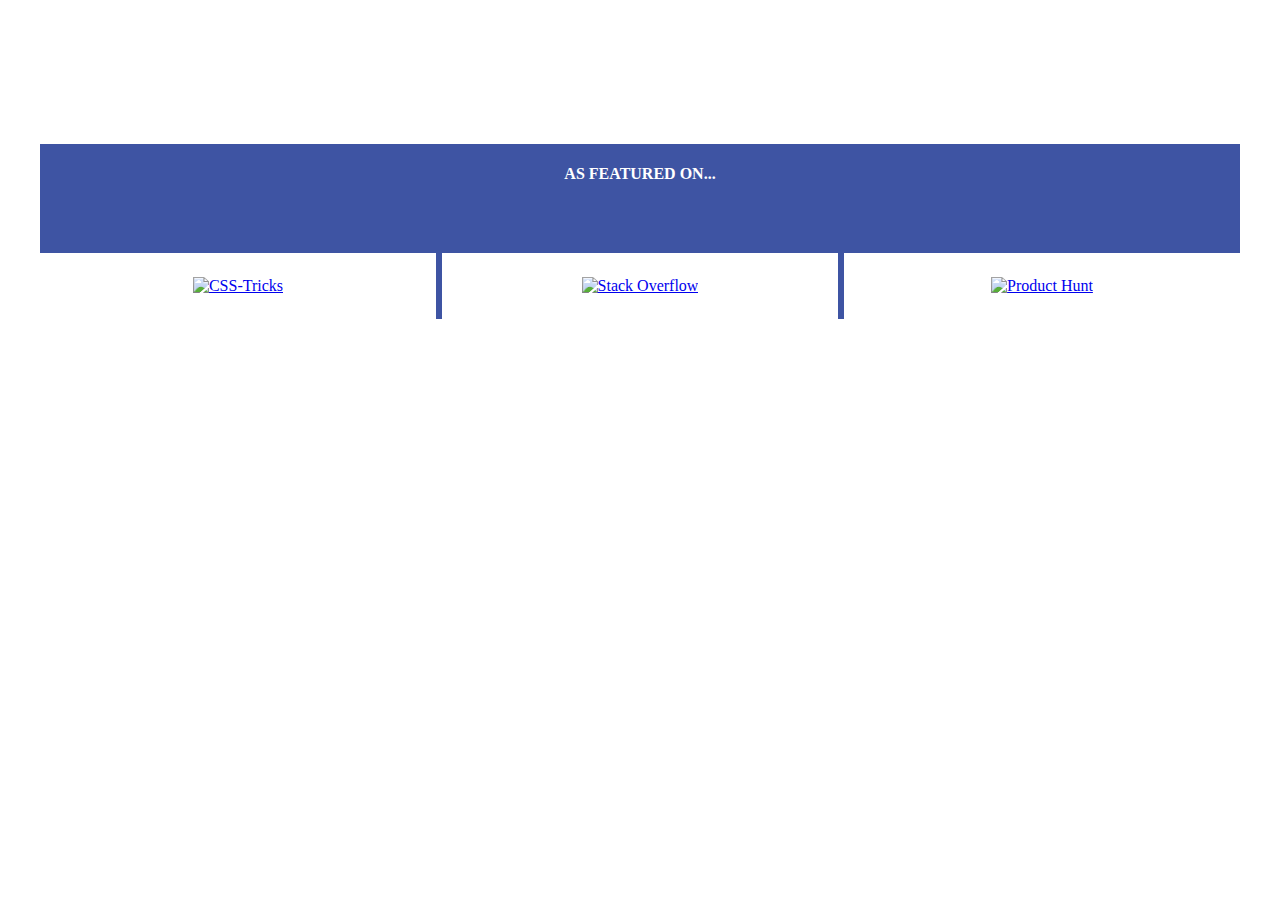
==== commit 3e527eba: "Message" ====
--- a/PRAC.HTML
+++ b/PRAC.HTML
@@ -1,1538 +1,70 @@
 <!DOCTYPE html>
 <html lang="en">
 <head>
-  <meta charset="UTF-8">
-  <meta name="viewport" content="width=device-width, initial-scale=1.0">
-  <style>
-    body, html {
-      margin: 0;
-      padding: 0;
-      height: 100%;
-      display: flex;
-      justify-content: center;
-      align-items: center;
-    }
+    <meta charset="UTF-8">
+    <meta name="viewport" content="width=device-width, initial-scale=1.0">
+    <style>
+        main .sponsors {
+            display: flex;
+            width: 100%;
+            max-width: 75rem;
+            margin: 1rem auto;
+            flex-direction: column;
+            align-items: center;
+            gap: 3rem;
+            margin-top: 9rem;
+            background-color: #3e54a3;
+        }
 
-    .container {
-      display: flex;
-      justify-content: space-between;
-      width: 80%;
-      max-width: 800px;
-      background-color: lightblue;
-      padding: 20px;
-    }
+        .sponsersInnerDiv {
+            display: flex;
+            justify-content: space-between; /* Optional: Add space between items */
+            width: 100%; /* Ensure it takes full width of the container */
+        }
 
-    .box {
-      background-color: coral;
-      width: 45%;
-      padding: 10px;
-      text-align: center;
-    }
-  </style>
-  <title>Flexbox Centered Divs</title>
+        .sponsersInnerDiv .imageDiv,
+        .sponsersInnerDiv .imageDiv2,
+        .sponsersInnerDiv .imageDiv3 {
+            flex: 1; /* Make each div take up equal space */
+            max-width: 33%; /* Ensure each div takes up to 33% of the container */
+            text-align: center; /* Center the content within each div */
+            background-color: white;
+            padding: 1.5rem 0;
+        }
+
+        .sponsersInnerDiv img {
+            width: 50%; /* Make images take full width of the parent div */
+            height: auto; /* Maintain the aspect ratio of images */
+        }
+
+        h4 {
+            color: #fff; /* Optional: Style the heading */
+        }
+    </style>
+    <title>Flexbox Full Width Example</title>
 </head>
 <body>
-  <div class="container">
-    <div class="box">Lorem ipsum dolor sit amet consectetur adipisicing elit. At fugit, quasi sapiente exercitationem iste ex? Eum commodi perspiciatis asperiores veritatis, pariatur repellat facere aspernatur minima quis sapiente, hic blanditiis enim?
-    Optio aut et aliquam iure sint similique possimus ducimus, architecto hic. Dicta, minima distinctio voluptate enim porro quasi perspiciatis amet numquam iusto sint aperiam accusamus adipisci nesciunt. Quos, dolore officiis!
-    Sequi fugiat recusandae in, vel rem earum ipsa et dolorem iure enim! Assumenda consequatur veritatis laborum ducimus rem nemo quam nihil, vero consectetur, explicabo reprehenderit quisquam voluptatum itaque, incidunt maxime.
-    Hic nostrum repudiandae maiores quasi voluptatum, assumenda similique quos ullam beatae adipisci alias esse distinctio dolorem velit architecto corrupti consequuntur odit porro dolorum! Ducimus saepe blanditiis ab incidunt, autem explicabo?
-    Nesciunt architecto voluptates repellendus temporibus ullam quisquam, quos excepturi. Numquam aliquid quidem reiciendis rem qui eligendi dignissimos vero quos officia exercitationem, ipsam aut ipsum, placeat iste dolores expedita atque quod.
-    Eaque rerum dolor, illo quasi labore rem voluptatibus atque? Numquam inventore voluptates sapiente eos recusandae vitae accusamus nemo, quas eligendi aliquam excepturi illo commodi saepe reprehenderit aliquid dolorem cum ipsam!
-    Consequuntur rem rerum asperiores veritatis odit nesciunt quia magnam, deserunt at consectetur aut quaerat vel doloribus voluptatem dolorum laboriosam consequatur quod amet iure excepturi cum obcaecati quos optio eveniet. Dolorem.
-    Doloremque harum sint aperiam dolore qui repellendus hic neque mollitia nemo, ipsam a optio reprehenderit labore, ex modi voluptate? Laborum animi voluptatem at, rerum impedit voluptates alias. Libero, dolor ab.
-    Accusamus consequatur error magni odio aliquid dolorem commodi pariatur sunt sapiente vel, suscipit unde laboriosam! Aperiam autem eius quidem possimus illum adipisci doloremque recusandae pariatur sapiente nesciunt? Officiis, voluptatem aliquid?
-    Asperiores sed odio non! At earum ipsam voluptatum esse sapiente, accusamus modi laborum pariatur! Dolores placeat aut natus minima, quis optio obcaecati eligendi nesciunt, eum, totam ipsa quisquam facere fugiat!
-    Maiores repellat illo impedit expedita praesentium corporis saepe, distinctio harum tempore eius. Veritatis pariatur, animi at recusandae, tempore laboriosam harum nesciunt est ad quasi, quidem tenetur! Hic quibusdam aut dolores!
-    Commodi inventore reiciendis facilis natus ipsum vel id, repellendus maiores labore expedita. Architecto atque, officiis accusamus distinctio optio officia veritatis voluptate doloribus, voluptatibus asperiores dolores vero commodi, hic nisi minima?
-    Possimus, harum quae, quisquam dolor dicta molestiae magni ratione beatae nobis non nisi, amet quod. Accusamus distinctio aliquid, corrupti porro consequatur velit fugit nemo pariatur excepturi earum officia iusto molestias.
-    Necessitatibus sit ratione provident ut officiis reprehenderit, fuga soluta quia dolorem debitis quam neque obcaecati aut exercitationem, ipsa modi aperiam consequatur. Facere veniam vel voluptatibus porro sit? At, quas corrupti.
-    Nesciunt nemo obcaecati est ex cum labore! Dolor facere incidunt laborum atque amet consectetur temporibus non omnis commodi corporis dicta esse consequatur, distinctio, beatae quidem dolorum, totam numquam enim officiis!
-    Sapiente hic rerum quas sit alias ducimus excepturi aut voluptas provident magni esse fugiat, accusamus totam earum at dignissimos natus voluptates possimus rem vero id est quidem! Vel, assumenda a.
-    Voluptas placeat doloribus error eveniet voluptatibus sunt suscipit architecto ipsam dicta quae culpa, aperiam illum ipsa quod tempore magni maxime nam, quo, consequatur tempora. Unde facere repellat tempora et voluptatum.
-    Quasi molestias quo ad eius repellat quam reprehenderit quaerat, ab impedit quas natus nobis, aut a commodi cumque voluptatum possimus explicabo atque enim qui itaque blanditiis! Mollitia sunt provident tempora.
-    Rerum voluptate tempore repudiandae error deserunt ipsam quae similique dolor, ad blanditiis sapiente ullam nulla, voluptatem alias maxime, veniam praesentium eveniet quos nihil sequi repellendus fugiat consequatur voluptatum? Harum, iusto.
-    Fuga sunt neque consectetur laborum eos quasi quas ipsa possimus alias perspiciatis nulla, temporibus earum atque dolorum aperiam deserunt impedit facere, omnis vitae nemo unde asperiores, voluptatibus excepturi! Numquam, laboriosam.
-    Recusandae tenetur repellendus, adipisci voluptate at illum perspiciatis blanditiis quas molestias corporis ut temporibus. Odio inventore, blanditiis fuga quidem sint eaque iusto repellendus amet ducimus voluptatum ratione natus consequuntur exercitationem?
-    Consectetur quod voluptatibus quas, eveniet vero, possimus animi explicabo impedit sapiente blanditiis ea et! Facere aut quasi enim doloremque perferendis vero doloribus, magnam, odio possimus unde ullam numquam, quia praesentium!
-    Sed similique maxime eligendi cumque nostrum reprehenderit, voluptas repudiandae rem veritatis fugit sapiente quidem! Vel aspernatur deleniti nobis quis a quisquam expedita dolorum sit reprehenderit iure, nihil eum, est natus.
-    Provident aut consectetur consequatur tempore enim, odit blanditiis, saepe odio nemo libero veniam rem repellendus dignissimos laudantium necessitatibus voluptas nisi voluptate perferendis sed dolorum? Deserunt, et? Maxime eos aut asperiores!
-    Vero exercitationem quas ad aperiam reprehenderit ratione, cum error labore facilis odio fugiat? Eligendi odio minima itaque? Pariatur facilis aperiam atque accusamus unde voluptatem odio perspiciatis! Atque ea obcaecati dolore!
-    Incidunt, quod dolore id temporibus voluptatum nihil iure veniam quisquam quibusdam magni exercitationem fugiat consequuntur molestiae tenetur dolor facere sunt dolorum. Incidunt voluptatum voluptatem omnis repellendus vero odio quia ut!
-    Aut accusamus debitis laboriosam perspiciatis itaque labore non eius. Adipisci porro omnis sunt pariatur obcaecati fuga perspiciatis iusto, alias reprehenderit cupiditate quod tempore hic! Quia placeat laboriosam magni ex maiores!
-    Unde nostrum quis pariatur at maiores nobis laboriosam? Ex iste ab alias eligendi blanditiis culpa repudiandae vero corporis, quod necessitatibus, natus tempora aperiam itaque exercitationem consequuntur! Provident necessitatibus distinctio similique.
-    Eveniet autem laboriosam ipsa doloremque consequatur quo, voluptates repellendus numquam corporis eum veritatis vel facilis quos! Dolor tenetur ducimus iste corrupti. Quas aut quidem ipsam odit eos eligendi eum libero.
-    Dolorem et exercitationem quae assumenda blanditiis modi repellat ducimus accusantium eaque recusandae error similique totam est tempore magnam enim hic, consequatur repellendus perspiciatis. Consequuntur dicta esse, adipisci hic alias voluptas!
-    Exercitationem adipisci non ratione aliquid atque praesentium asperiores corrupti explicabo optio. Excepturi maiores impedit rerum assumenda minus totam amet saepe accusamus mollitia praesentium, sunt, expedita exercitationem ipsa tenetur veritatis! Nam?
-    Dolorum doloribus fugiat soluta, officiis, consequuntur eius ex quam, laborum temporibus quis illo a eum! Labore porro voluptates nesciunt facere nihil, voluptatibus rerum laudantium quo fugiat quod cum vitae. Quia?
-    Repellendus, odit eos alias, ipsam aut temporibus neque totam cupiditate quasi recusandae distinctio quibusdam ex sit nobis, eveniet cumque? Deserunt ullam quod at nam qui quos a aperiam perferendis inventore.
-    Nobis maxime similique saepe vel consequuntur rerum eveniet exercitationem perferendis, autem ipsam, fugiat voluptate laudantium atque adipisci cumque commodi magnam recusandae. Placeat quod maiores corporis inventore et expedita ab quis.
-    Hic est obcaecati eaque consectetur quibusdam reiciendis doloribus? Dolorum quam error minima. Animi optio tempora vitae vel magni aliquid praesentium error, maiores, asperiores voluptate, omnis distinctio eligendi assumenda accusamus nobis.
-    Eum cupiditate ratione, animi corporis quasi ipsum rerum esse, delectus error nihil hic vel alias distinctio voluptas nobis minima doloribus consequuntur, neque exercitationem earum aspernatur beatae excepturi odit? Fugit, nihil?
-    Alias incidunt ad necessitatibus neque blanditiis doloribus veritatis quae, accusamus vitae totam nam, optio iure quo deserunt ipsa nihil perferendis quasi quis quidem doloremque saepe accusantium dolore quibusdam? Quas, quaerat!
-    Cum hic repellat exercitationem molestiae pariatur! Explicabo accusantium suscipit impedit voluptatum, perferendis odio. Fugiat modi accusantium dolores asperiores quo sint eos dolorem id recusandae sapiente vitae, similique nemo neque ex.
-    Placeat explicabo alias repellendus distinctio earum nam aliquid? A eveniet excepturi architecto odit? Nesciunt voluptates, quos, facere et amet consectetur provident ut nulla debitis incidunt, exercitationem nihil magnam a velit?
-    Asperiores sed non explicabo nam doloremque expedita assumenda ab nesciunt a, saepe iusto minima est consequuntur maxime. Aliquid dolores ex error adipisci nesciunt, cum placeat sunt doloribus, sint blanditiis eos.
-    Officiis totam doloremque minima? Explicabo, voluptates quod ut ab perferendis laudantium doloribus magnam totam sapiente necessitatibus, eius perspiciatis officia! Sint praesentium natus, suscipit neque eligendi cum? Porro aliquid tenetur sunt.
-    Praesentium explicabo eaque eveniet iusto, officiis dolor inventore beatae quasi veniam itaque quis ex nesciunt, in, quae consequatur molestiae impedit adipisci mollitia ipsum! Alias non facilis, illo eum ab exercitationem!
-    Odit, ipsa? Nobis, ad quas quos laborum distinctio tenetur unde molestiae dolore. Perferendis, fugit harum alias earum, sint vitae facere, vel totam cumque tempora quod? Nulla iusto nesciunt alias laborum.
-    Doloribus provident saepe voluptatum amet magnam id perferendis dolores magni illum, esse porro ullam eos labore vero natus dicta eum, tempore ex totam, quidem fugit quis hic? Consectetur, voluptatem deleniti?
-    Placeat veniam laborum ea accusantium repellendus, officia expedita molestias praesentium voluptatum sequi mollitia fugit totam eum illum? Provident quas suscipit voluptatibus et minus similique, incidunt recusandae perferendis itaque quam cumque?
-    Ex sunt fuga inventore, praesentium quia, qui, saepe quae nobis autem doloremque cupiditate. Nemo asperiores, inventore atque ratione necessitatibus fugiat placeat voluptatibus aperiam, possimus officia nostrum odio soluta cumque? Tenetur!
-    In fugiat eaque impedit debitis ad veritatis sint velit tenetur. Enim, animi dicta saepe accusamus quae illo quo nisi sequi qui ex iure quibusdam cupiditate. Magnam alias hic veniam fuga!
-    Saepe modi magnam obcaecati nam delectus reprehenderit fugiat. Possimus molestias dolore assumenda quis ab omnis, tempora quod, rem, esse magni ipsa similique corporis qui est. Eveniet ratione illo at error?
-    Laudantium modi asperiores quisquam rerum, veritatis hic, aliquam quidem dignissimos eos temporibus cumque similique ducimus necessitatibus error aliquid excepturi, repudiandae nam atque beatae eaque? Ea illo tempora tenetur doloremque nobis?
-    Inventore non vero architecto asperiores officiis quaerat eum mollitia corporis autem et, dignissimos fugiat amet qui temporibus voluptatibus. Rem quibusdam repellendus corrupti libero error iste quo quis iusto perspiciatis distinctio.
-    Reiciendis molestiae perspiciatis quae, perferendis deserunt commodi culpa! Inventore expedita reprehenderit numquam! Velit expedita quo, molestiae enim saepe alias nostrum! Eveniet asperiores iste quod libero inventore aut similique sint repudiandae.
-    Incidunt perferendis corrupti voluptates, alias rem quisquam, fugiat unde impedit culpa corporis, doloremque inventore necessitatibus? Explicabo, est. Voluptas tenetur dicta minima, sed ducimus blanditiis consequatur dolores quidem totam, eius commodi.
-    Repellat consequuntur suscipit, quo excepturi aperiam, dolorum, aliquid eaque illo iusto mollitia nobis commodi? Quisquam recusandae enim iure odit sint error, unde quibusdam ea similique sed expedita magnam tempore amet.
-    Nostrum porro explicabo inventore labore ut debitis optio at, aperiam ab laudantium repudiandae, saepe magnam exercitationem tempore. Odio in sed atque modi, voluptas nam quibusdam, obcaecati ea consequuntur necessitatibus esse.
-    Nesciunt dolorem animi facilis quos molestias similique labore mollitia voluptate, laboriosam odio a, sequi ratione. Autem ab molestias sunt deleniti ut rerum ipsum dignissimos, commodi, similique accusantium recusandae ipsam in!
-    Ratione repellendus quidem voluptatem ipsa facilis iusto ut autem repellat voluptatum, et molestias accusamus atque alias pariatur suscipit odit molestiae a magni temporibus delectus! Placeat dicta aut nam repellat aliquam.
-    Eaque animi modi voluptas impedit accusantium architecto id temporibus, eius ullam magni? Deleniti, voluptatum nobis maxime ea iste reiciendis, animi quidem culpa harum sit dolorem excepturi voluptas voluptatibus. Veritatis, ad.
-    Adipisci praesentium eveniet consectetur aspernatur hic reiciendis magni quam maxime iure labore. Minus cupiditate, est laudantium cum dolorem commodi! Aut ab magnam blanditiis vero alias aperiam iste voluptatem nobis totam.
-    Minus dolor at id voluptatum quae nobis, assumenda excepturi atque maxime! Tempore qui magnam minima nesciunt autem mollitia delectus, natus ex quos dignissimos eius, atque exercitationem voluptatibus voluptatem sed aliquid.
-    Deserunt minus corporis, quidem fugit expedita quas earum possimus perspiciatis, quia voluptatum cum consectetur sed! Sed, quo deserunt quam impedit corrupti dolor quia delectus commodi voluptate ipsum odit iusto debitis.
-    Corrupti fugiat aspernatur tempora. Animi, cum vero. Vel quod, itaque sit cupiditate odio dolore, praesentium repellendus minus sed quia facere explicabo tempora perspiciatis quos consequatur dicta. Inventore, in porro. Dicta.
-    Sequi officia et molestias quae voluptatem aut. Porro fugiat temporibus repellat doloremque provident sapiente dolore? Recusandae rerum magnam eius sed saepe perspiciatis consequatur voluptate a voluptas vitae, inventore soluta impedit.
-    Ratione obcaecati tenetur exercitationem vitae tempore? Sequi qui officia voluptatibus maiores? Voluptates tenetur, ipsa necessitatibus beatae modi eveniet nesciunt facilis et repellat dolor. Optio veniam corrupti assumenda, distinctio vel ad.
-    Repellendus sequi itaque labore consequatur ducimus sunt quae et, nam odit non, adipisci sit eius iste quibusdam! Mollitia voluptates repudiandae saepe numquam harum pariatur id facere delectus sint, iure explicabo.
-    Odio doloribus ducimus esse cum magni alias officia, velit quae ut similique atque ad enim error, nam, fugiat aut inventore perspiciatis assumenda sit quibusdam soluta quod rem? Nisi, in. Ratione!
-    Tempora eos placeat dignissimos. Animi maxime, natus ad consequuntur in ratione laboriosam a maiores alias, officiis quos distinctio provident reprehenderit nihil qui, velit soluta quo at omnis tempore! Nihil, quibusdam!
-    Accusamus possimus ipsa magni voluptate numquam hic? Itaque, eius provident, tempore saepe ab nemo excepturi debitis sequi odit placeat impedit recusandae officia, quasi mollitia assumenda dolores unde illo optio ratione?
-    Veniam vero quia quasi voluptas quibusdam aliquid labore commodi? Harum fugiat iure aut, incidunt, dolore praesentium blanditiis, voluptate quas nisi iusto eligendi tenetur dolorem amet ea veritatis voluptatem maiores quam!
-    Quia ipsum amet quae libero quidem harum quibusdam inventore ipsam, hic id, expedita, similique obcaecati voluptates? Sapiente alias aliquid atque? Quam modi dicta magnam quasi, totam optio consequuntur excepturi iusto.
-    Nemo quis harum repellendus libero ad, porro blanditiis dolor laudantium cupiditate aspernatur ab facilis natus ducimus a, aliquid accusantium enim illo inventore magnam quod error recusandae alias? At, atque debitis.
-    Corrupti similique quia porro corporis non inventore nesciunt, sequi pariatur. Sed quibusdam, incidunt, maxime dolores corrupti dolor soluta animi officiis odio accusantium, ab praesentium quam rerum tenetur tempore hic in?
-    Cum fugiat vel labore voluptas qui tempora pariatur enim itaque minus modi ab, tenetur accusantium aliquid facilis praesentium magnam dolor magni ipsum rem illum error voluptatem odit possimus! Reiciendis, inventore.
-    Totam atque sed vero corporis voluptatum sit ea incidunt sequi quasi. Magni voluptatibus tempora dolore asperiores, odit aliquam delectus ad. Labore, modi. Quas laborum ipsam porro quo quibusdam ipsa modi.
-    Cupiditate nulla sit enim consectetur dolores porro quo, saepe, asperiores dicta natus, officia eaque quas quasi? Totam, sint odio? Nostrum esse unde assumenda architecto et sint molestias iusto, expedita praesentium!
-    Iste sapiente quaerat eaque iusto asperiores odio beatae? Nostrum veritatis perferendis pariatur ea, quo non dolorum labore in consectetur iusto. Autem similique placeat facere officia sed reprehenderit consequuntur! Magni, cumque!
-    Nemo aut voluptatibus eligendi consectetur ab possimus temporibus, autem eos cum alias? Eveniet, iste impedit, odit doloremque fugit a non dolores officiis sequi, et nemo soluta cupiditate similique ratione laudantium.
-    Autem vero temporibus animi. Illum sed fugiat maxime quos. Animi optio aliquam ducimus, quis dolore necessitatibus mollitia? Adipisci quis voluptates pariatur, nostrum rem accusantium provident, porro inventore numquam ducimus deleniti.
-    Labore nihil obcaecati repudiandae veniam aliquid, ipsam facilis voluptatum omnis impedit animi dolorum velit officia, quidem ab consectetur porro eligendi ea. Blanditiis sequi quibusdam dolorem laudantium distinctio aliquam quis quisquam?
-    Velit, repellendus tenetur alias optio esse nulla praesentium quisquam ratione autem ullam earum, fugiat corrupti dolorum recusandae inventore quam totam sunt error ea eveniet magni minus vitae numquam. Dolore, reprehenderit!
-    Voluptatibus omnis dolor esse voluptates dolores quos veniam blanditiis atque nesciunt illo illum ex quod minima, magni eum consequuntur earum sed quam totam, unde, mollitia accusamus laborum laboriosam! Consectetur, adipisci?
-    Sunt odio impedit voluptatum error inventore aspernatur totam nemo repellat consectetur. Corporis, aperiam. Amet voluptatem magni dolorem? Eligendi alias esse, facere delectus vero velit repudiandae ipsa animi sequi consequuntur dolorem!
-    Placeat numquam voluptatem maiores! Quo aliquam exercitationem temporibus dolore dicta debitis nostrum perspiciatis, nesciunt, vero architecto expedita voluptate modi commodi saepe. Expedita sequi tempora repellat hic saepe voluptate fuga nostrum!
-    Odit magnam ullam officia, libero aut nulla nostrum laudantium sit ipsam maxime dolor obcaecati facere cum cupiditate autem similique sed dolore est ipsum deleniti nam eius fuga aliquid itaque! Nobis!
-    Perspiciatis qui quo, porro quidem nihil necessitatibus fugiat est quisquam, ullam blanditiis, distinctio et. Quis asperiores, expedita reiciendis quidem numquam veniam doloremque vel tempore consequatur labore accusamus, tenetur magni qui!
-    Laudantium tempore nisi velit odio aspernatur ipsa delectus itaque dolore necessitatibus aliquam consequuntur nihil accusamus quasi a dolores cumque quaerat nulla vel praesentium neque, similique voluptatem voluptatum fuga officiis. Sapiente?
-    Iure ab sunt dolorem placeat accusantium voluptate, veritatis, magni nobis ipsa accusamus error, libero molestiae exercitationem earum quae expedita vitae rerum nesciunt inventore praesentium nam quod. Repellat asperiores accusantium vero.
-    Nobis numquam atque doloremque dicta natus ipsam ut fugiat sint fuga perspiciatis et, harum ipsum cum laborum minus cupiditate itaque dolore vero suscipit. Dolor, alias harum? Ratione eveniet corporis fuga.
-    Qui autem, consequatur voluptatem atque harum eum possimus saepe omnis nulla voluptatum cum adipisci voluptas dicta totam consectetur maxime minus repudiandae odit architecto quam soluta corrupti reiciendis. Necessitatibus, fugit ipsa?
-    Optio minima natus error quae commodi deserunt maiores dolores itaque vel? Magnam omnis adipisci iusto ea eos, explicabo quia, exercitationem aliquid distinctio neque eveniet ad corrupti porro dolor nostrum consequatur.
-    Eaque, laudantium tenetur perspiciatis, quae dolorum sapiente nemo quidem fuga doloribus blanditiis id impedit adipisci dignissimos quo, iure quia! Omnis quo veniam eos praesentium. Recusandae dolorum laudantium magnam itaque sunt.
-    Voluptates dicta provident debitis pariatur facilis voluptate, ex totam perspiciatis laudantium quo inventore voluptatem hic cupiditate illum, dolores voluptatum ratione. Et vero asperiores voluptatum commodi natus officia similique aliquid iure?
-    Error mollitia explicabo excepturi officia est corporis. Facere, ratione facilis? Atque excepturi est accusantium commodi molestiae id similique reprehenderit sed, ipsum, laboriosam libero cupiditate blanditiis voluptatum necessitatibus porro, veritatis modi.
-    Maiores vero non aspernatur. Omnis esse, exercitationem earum labore ipsum dolorum odio, nihil qui quo molestiae voluptatem pariatur optio modi deleniti. Incidunt non ea eius quasi, praesentium accusantium error! Tenetur.
-    Omnis repellat mollitia ducimus error itaque, dolorem porro sequi amet, nemo aut quibusdam soluta aperiam non modi dolore perspiciatis, voluptatibus fuga quaerat est enim eum tempora dignissimos eligendi qui. Maiores.
-    Ex alias recusandae itaque laboriosam perferendis enim odit non, quas, deleniti aperiam porro corrupti error labore facere a dolorem sint, fugiat sequi soluta quia repudiandae quae commodi vitae. Sed, totam?
-    Illo amet quae sequi quod doloremque eveniet, et perspiciatis itaque unde, dolores perferendis culpa porro facilis, reiciendis ab rerum nam ad harum quo accusantium delectus adipisci! Dolorum earum cupiditate perspiciatis.
-    Quaerat, nobis consectetur. Quis in omnis, aspernatur doloremque libero totam officiis eveniet ad? Magnam eos optio corporis aspernatur deleniti ullam facere sint impedit quo reprehenderit incidunt, ex praesentium quia ipsam.
-    Ducimus veniam animi ab beatae magni sed iste assumenda quisquam fugit dolorum? Nam dolore dolorum odio, obcaecati non, aspernatur nesciunt consequatur repudiandae cum ipsa vel hic iure aut explicabo modi.
-    Nihil tenetur, asperiores blanditiis corporis totam nam ipsa, inventore voluptate aspernatur unde, sunt fugiat. Quos iusto non, eum nemo veniam ea cupiditate. Quaerat facilis facere aut mollitia laboriosam placeat dicta?
-    Aperiam doloribus eveniet ipsum aliquam rerum saepe illum? Distinctio sunt quas dolor quisquam amet magni culpa perspiciatis, voluptas, tempora nam illum ad saepe autem officiis deserunt possimus, inventore nulla debitis?
-    Accusamus ut repellendus porro, autem veniam harum debitis consequatur cum sunt nemo fugiat tenetur tempore? Nostrum, corporis numquam? Quos, blanditiis. Expedita nostrum corrupti veritatis magni eaque quasi dolorum, deserunt voluptas?
-    Odio ullam numquam quos in, inventore eum nihil exercitationem beatae facilis dolor reiciendis minima accusantium repellendus suscipit nostrum, iusto omnis ad cumque nemo ipsum necessitatibus facere fugiat esse. Doloremque, nobis?
-    Dignissimos veritatis magni inventore reprehenderit, laudantium officia beatae sapiente, mollitia impedit dolore neque itaque ut totam aut quidem! Repellat natus numquam sequi consectetur porro incidunt dicta ipsam fugiat, quia quam.
-    Numquam aspernatur ipsa, at voluptates error quos quasi modi nesciunt, est quae consequuntur provident. Quibusdam a nobis corrupti corporis vel explicabo, eaque adipisci cum eligendi! Modi, quas. Delectus, nisi esse?
-    Et necessitatibus pariatur molestiae esse! Saepe minus sed debitis distinctio, rem, mollitia repudiandae impedit dolores necessitatibus maiores sit officiis eius consequuntur eveniet rerum, quia totam ipsam consectetur! Perspiciatis, accusamus itaque.
-    Commodi nobis cumque libero soluta voluptatum, autem sunt dolorem nostrum itaque molestias modi voluptatibus deserunt eaque quae repellat laudantium, unde adipisci minus, possimus qui architecto voluptatem necessitatibus ullam similique. Quia.
-    Amet voluptas voluptatibus maiores itaque nostrum quasi nesciunt fugit quo saepe temporibus, mollitia repudiandae dolorem tenetur delectus, sapiente expedita quidem laborum nam, quod ad? Magni sequi cumque perferendis vel perspiciatis.
-    Ut natus perspiciatis, atque quaerat ipsam mollitia, quam unde odit nesciunt asperiores similique dolorem quod qui porro praesentium nemo commodi libero doloremque vitae deleniti molestias. Doloremque blanditiis saepe voluptas sint.
-    Laboriosam, non sequi! At qui facere dignissimos itaque voluptate inventore eos, id asperiores dolorum, perspiciatis, quaerat adipisci delectus magnam corrupti consectetur doloribus architecto hic sed officiis! Aperiam architecto laborum hic.
-    Quos fugit fugiat omnis. Deserunt reprehenderit aliquid repudiandae, iusto dicta itaque, odit, temporibus consectetur dolorem odio maxime beatae aspernatur accusamus doloribus! Hic natus illo autem necessitatibus unde exercitationem deserunt itaque!
-    Et voluptatibus totam ducimus facere repudiandae nam eveniet iure doloremque harum consequuntur dicta tempora voluptates dignissimos deserunt a eum nobis vitae aut quod accusamus nulla, eaque rerum. Nihil, quae blanditiis!
-    Tempore iusto ea, odit inventore quidem placeat quibusdam dolorum similique labore voluptates nihil porro perferendis. Autem, pariatur veritatis tempore ratione inventore soluta cupiditate laboriosam. Dolore fuga recusandae quasi dolorum expedita?
-    Voluptate porro aspernatur delectus reiciendis, non veniam, illo dignissimos autem sit, fuga nam. Perspiciatis quae sunt quis, vel harum magni, dolores eos laborum vero, eum aliquam corporis saepe laboriosam neque.
-    Odio blanditiis nihil aperiam quod reprehenderit odit, culpa maxime ut quia voluptas velit, tempore eos iure ducimus libero repudiandae perferendis id officia quo! Voluptatum ex doloribus dolores blanditiis temporibus animi.
-    Aperiam nisi deserunt, consequatur aut porro in dolore soluta labore fugit esse ad veritatis quia iure, possimus expedita alias reiciendis quod ut! Tempore voluptates debitis mollitia vel odio nam aut?
-    Est, repellat harum porro unde, sunt nisi reiciendis odio, quibusdam fuga facilis dignissimos dolor illum iste! At ex, illum doloribus, quasi, modi nemo iure ipsam eum dicta excepturi consequatur non.
-    Veniam temporibus, voluptates repellat cupiditate quo obcaecati illum officiis assumenda vitae totam nesciunt quisquam modi quos quae, harum neque voluptate aliquid beatae incidunt eius earum esse. Molestiae, totam laborum. Odit?
-    Eos reprehenderit earum labore, alias eum numquam! Tenetur quos qui beatae numquam exercitationem praesentium minus. Cupiditate repellat autem, totam itaque error, sit nostrum accusantium accusamus magnam dolore, sunt culpa. Quod.
-    Velit, ipsam. Similique blanditiis corporis velit libero recusandae saepe, asperiores beatae non quam quisquam exercitationem, fuga hic a placeat. Dignissimos optio tempore harum consequuntur ex aliquam cumque ipsam dicta numquam.
-    Facilis laudantium temporibus quod delectus illo dolores architecto blanditiis, quibusdam optio! Vitae consectetur et nulla ratione. Consectetur officia delectus, consequuntur harum reiciendis vel quibusdam nesciunt quisquam nemo beatae earum ducimus.
-    Repudiandae dignissimos blanditiis neque magnam ex quas officiis dolor, nisi reiciendis corporis, alias rerum voluptatum recusandae debitis aspernatur ut similique ipsam exercitationem omnis sapiente sunt. Repellat incidunt neque dignissimos facere.
-    Delectus totam blanditiis exercitationem amet alias suscipit sit illo ad repellendus minima eveniet natus, aspernatur numquam sint? Voluptatibus harum magnam incidunt perferendis voluptates, dicta at est, sequi id, similique corporis?
-    Aliquam quod reprehenderit eum illo ad? Ex tenetur reiciendis rem exercitationem, maxime ut blanditiis eaque officiis? Repudiandae, ducimus obcaecati, quae ullam repellat odit beatae provident qui reprehenderit enim labore aperiam.
-    Fugiat et culpa voluptatem, accusamus dicta earum dolore eum corrupti illum, odio facere fuga non! Cumque at nulla possimus, hic error ea perspiciatis, iste est asperiores magni blanditiis laboriosam quo!
-    Quo iste iure tempore culpa error, itaque exercitationem dolores tempora maiores non quae commodi, nisi accusantium neque laudantium molestias, voluptate maxime dolor adipisci quidem repellat doloribus minus nesciunt quaerat. A.
-    Quam magni repudiandae possimus distinctio soluta! Totam, ipsa commodi. Natus, maxime tempore? Officia ea quasi aut consequatur itaque recusandae aliquid nisi fugiat quas sequi explicabo enim, voluptates soluta deleniti labore.
-    Velit recusandae, quod provident ducimus earum dicta consectetur, necessitatibus magni dolorum adipisci qui sit deserunt similique corporis? Sunt culpa cupiditate ad unde nisi eligendi nesciunt, adipisci, ipsum itaque, optio libero?
-    Tempora natus quo quis nam laboriosam aut sint repellendus. Necessitatibus quidem ut ex cum nemo neque deleniti sunt minus, quos perspiciatis veritatis nulla illum quo earum quis suscipit facere eos.
-    At tempora debitis magnam cupiditate dolores. Eius officiis voluptatem earum provident nihil rerum dolore impedit ab maxime autem nam quidem, nemo magnam maiores aliquid magni, atque expedita? Expedita, assumenda perferendis.
-    Earum expedita dignissimos minima, quia sapiente quae sed, quis tempore repellat ipsum perferendis odio commodi saepe asperiores autem pariatur. Veritatis corrupti alias repellendus nemo recusandae architecto ad similique totam repudiandae.
-    Fuga, enim ullam, dignissimos assumenda minima omnis deleniti numquam iusto labore porro ducimus aut a laborum quo esse ea adipisci consequuntur recusandae quae magni. Ratione dignissimos beatae non autem sapiente.
-    Nostrum recusandae eos hic voluptate dignissimos mollitia amet qui perferendis accusantium tenetur voluptates delectus obcaecati asperiores est dolorem assumenda deserunt perspiciatis quaerat doloremque optio quis aliquid, corporis adipisci nulla? Debitis!
-    A necessitatibus nesciunt pariatur qui saepe libero amet assumenda similique ratione totam, quam, voluptatibus dolorum? Incidunt accusantium accusamus consequatur voluptate sit sed et natus ut mollitia aliquid! Fuga, sint quis.
-    Similique animi minus labore commodi hic accusamus nemo minima modi corporis nihil, perspiciatis, consequatur harum maiores reiciendis totam! Quisquam laboriosam accusamus nemo minus, temporibus fuga obcaecati deserunt natus aliquam nisi.
-    Sint iste eaque recusandae perspiciatis eius tenetur unde est, facilis, harum fugit praesentium! In culpa ut, esse laudantium debitis rerum consequatur repellendus fuga dolor ipsum? Nostrum corporis asperiores sapiente sed!
-    Nemo explicabo, dignissimos odio labore optio dolores nam nobis. Nobis, quam exercitationem autem temporibus perspiciatis eligendi officia omnis ipsam deleniti officiis magni eveniet libero inventore esse laborum in iste. Libero?
-    Laboriosam saepe officia, non inventore ducimus laudantium nostrum temporibus excepturi neque esse omnis fugit dolore nemo voluptatum quae ipsam vero tenetur. Repellat suscipit molestias consectetur, eum voluptate obcaecati culpa assumenda!
-    Placeat veritatis rerum odio, voluptates accusantium maxime dolorum accusamus in qui velit repellat veniam voluptatum aliquam, repellendus labore vitae libero, quasi debitis. Laborum sed repellat facilis adipisci dolorum cum iusto?
-    Debitis quibusdam esse maxime possimus harum soluta dolorum non vel voluptatum cumque quam totam ea ex ad rem voluptatibus beatae ipsa, consequuntur dolor atque sed in? Et illo repellat amet?
-    Exercitationem similique quo dolorem repellendus amet est eos itaque veritatis iusto, voluptatum maiores nostrum quos consequuntur nisi nulla neque voluptatem adipisci magni aperiam, delectus ullam, distinctio enim. Reprehenderit, ullam qui.
-    Minus, sed officiis. Ipsam ducimus voluptatibus sapiente explicabo sint rerum temporibus omnis obcaecati, libero rem atque accusantium voluptates mollitia pariatur enim architecto id praesentium? Deleniti eum amet consequatur? Repellat, quaerat?
-    Quam recusandae magnam quidem fugiat autem magni doloremque ipsa dolore veniam accusantium explicabo, numquam distinctio quo ipsum ducimus ut vero, officia vitae accusamus ab voluptatibus nemo maiores deleniti! Quisquam, vero!
-    Quo amet molestias, magnam, excepturi ratione, maxime aspernatur vel dolorum quibusdam esse quidem impedit ut atque consequatur asperiores assumenda animi laudantium inventore ipsa aperiam? Sit deleniti obcaecati officiis repudiandae sint?
-    Consectetur vitae corporis quaerat. Minus beatae animi quidem sit. Commodi placeat assumenda expedita natus rem eligendi mollitia aliquid nostrum, praesentium nobis porro sed unde atque velit ipsum? Doloribus, veniam enim?
-    Facilis praesentium maiores consequuntur molestias quisquam beatae? Doloribus itaque aspernatur aut laborum reiciendis! Quos necessitatibus earum minus laboriosam quas alias! Perferendis tempore modi molestiae, quae ab ipsum suscipit corporis minus!
-    Velit ipsam, nesciunt libero nobis sint excepturi saepe, accusamus omnis corporis iusto magni non laudantium. Corrupti necessitatibus quisquam ex provident, tenetur soluta distinctio aut, at dolor molestias porro ad voluptate.
-    Aut nisi culpa et velit, quia dignissimos omnis eligendi, modi fuga sapiente magnam natus ducimus tempore corrupti. Placeat, fugit autem optio illo deleniti, natus, quisquam magni iste dolor consequuntur aliquid.
-    Ducimus dolorum commodi minima asperiores fugiat voluptatem architecto, tenetur sapiente eligendi veritatis temporibus aspernatur id maiores, voluptatum alias totam, veniam blanditiis? Dolorum nulla sed explicabo velit ut. Dolore, quasi magnam!
-    Itaque placeat tempora minus ut sequi quasi, voluptatum numquam, consequuntur quidem deleniti velit nemo nam, corrupti esse totam unde! Doloribus quaerat blanditiis rerum nemo dolor inventore in distinctio suscipit necessitatibus?
-    Dolore velit sed eaque inventore voluptatibus a maxime obcaecati, est vel ut, dicta, officia architecto dignissimos quam cupiditate. Nesciunt earum dolores placeat laudantium accusamus hic corrupti amet ab ducimus iusto?
-    Tempora dolorem distinctio ipsa, deleniti mollitia vitae ex sequi iure modi deserunt dignissimos laudantium culpa esse id ullam, vero, consequatur cumque officia debitis facere officiis autem? Eos natus repellendus debitis.
-    Ipsum aspernatur porro doloribus quos reiciendis, soluta, voluptatum in earum minus assumenda, quidem accusamus rerum placeat. Quis a atque fugiat quia omnis sint cupiditate exercitationem voluptate, molestiae harum molestias repellat!
-    At enim hic dignissimos quibusdam eaque adipisci corrupti molestiae, eos vero doloremque modi unde neque consequatur dicta voluptate quam autem officiis voluptates ipsa, praesentium repellendus! Facere ipsa cumque tempora. Dolores.
-    Reiciendis deserunt illum sit, voluptate quod consequatur pariatur quos, possimus facilis perspiciatis sunt doloremque. Quasi, laboriosam praesentium numquam rerum ipsum voluptatibus alias quia, provident eveniet debitis, nihil cum mollitia eaque.
-    Magni placeat iusto, atque culpa, rerum quidem aliquid iure at esse soluta vitae, ipsum delectus fugit eaque possimus odit molestias. Quos vel sed explicabo sequi consectetur esse harum, enim impedit.
-    Nam deserunt facere pariatur asperiores commodi saepe numquam optio beatae, maiores eaque laboriosam iusto ratione dicta! Doloremque omnis ipsum aliquam minus molestias, praesentium optio ullam molestiae debitis, accusamus dolor ducimus!
-    Aliquid totam labore nostrum fugiat, reiciendis magni, excepturi odit, corrupti dolorum sequi ratione dicta aspernatur! At dicta ut in iste. Ipsum totam nulla, inventore magni fugiat nihil excepturi tenetur labore.
-    Eveniet rem accusantium numquam, harum natus id architecto fuga nam dolore eos quis explicabo non? Doloribus minus non pariatur saepe? Aliquam architecto ab numquam corrupti odio? Reprehenderit libero rem corporis!
-    Quasi, minus officia facere sapiente impedit quia aperiam vitae animi fuga suscipit eum voluptatem saepe excepturi repellendus qui exercitationem ipsum veniam sit pariatur numquam possimus repudiandae minima debitis? Laudantium, eum!
-    Harum, quasi nihil? Ut ipsa, consequatur cupiditate doloremque quia in quod similique aspernatur quae ex iure eum eos eligendi vero harum cum deleniti facere amet sapiente quas vel laboriosam? Commodi!
-    Reiciendis rem placeat dolore repudiandae earum optio ut. Explicabo sapiente fuga maiores. Necessitatibus velit libero nemo exercitationem odit illo ipsam totam, rem officiis dolor. Voluptas temporibus sit ratione minima. Non!
-    Illum asperiores sed consequatur blanditiis quidem maiores voluptas distinctio facilis sunt laboriosam? Impedit excepturi fugiat fuga aspernatur! Animi culpa nulla veritatis consequuntur laudantium obcaecati nemo provident fugit labore, voluptatem sit?
-    Dignissimos, quas! Ea rem ad in quod saepe, eaque perferendis at illo hic voluptate quam cumque veniam modi quis ipsum nemo omnis nobis consequuntur magni eius dignissimos, delectus quae aliquid!
-    Iusto minus aliquid accusantium tempora magni ad dolorum atque nesciunt? Dolore a debitis cumque nihil, quas magni magnam ipsam eius, adipisci dolorum voluptatibus consectetur doloribus suscipit, voluptas sunt molestias esse?
-    Nisi corrupti ea in quis dignissimos, aliquid suscipit dolor alias repellendus nostrum sed dicta atque voluptate porro iste facere vel officia quibusdam nesciunt quos vitae. Perferendis est vero rem magnam?
-    Aliquam soluta doloribus, rerum illo quos quis, quod, expedita vitae officia aut sed perferendis atque possimus explicabo repellendus! Veritatis, aliquid odit reprehenderit quaerat dolorum saepe repellendus quas? Repellat, architecto impedit.
-    Dolores at, architecto cumque laudantium voluptatem pariatur doloribus, nulla delectus sapiente aliquid quibusdam ipsa dolore voluptate minima cum tempora atque molestias consectetur facilis impedit officiis dolorum rem minus quod! Quas?
-    Beatae ex sit illum reprehenderit vel ad facilis sed tenetur id rem accusantium recusandae numquam assumenda tempore non possimus eligendi earum fuga totam obcaecati quidem iste, excepturi nulla dolorum! Itaque.
-    Error impedit quisquam suscipit assumenda repellendus doloribus necessitatibus cumque ipsum possimus ipsam pariatur, deleniti natus praesentium voluptate quas consequatur voluptatibus minima voluptas. Vitae totam repellendus quaerat autem eveniet repudiandae quo.
-    Perferendis error laborum porro veritatis nam numquam veniam hic voluptate exercitationem accusantium ad non autem dolores quis, ab mollitia nesciunt repudiandae, est quo minima laudantium iure alias eos? Aliquid, quos.
-    Sed dolorum quam quos. Sequi nesciunt quidem voluptatibus perferendis explicabo iste iure mollitia itaque facere dolorum nam consectetur, expedita repellendus rem illo aliquam cumque nihil blanditiis adipisci porro sint temporibus.
-    Sequi unde adipisci saepe tenetur laboriosam nam aspernatur labore? Dignissimos in hic tempora at et libero consequuntur, dolorem magnam commodi officia voluptate ea voluptatem pariatur error sit culpa totam laudantium!
-    Ratione totam nam corporis quos aut enim maiores dignissimos voluptatum id eligendi magnam in incidunt fuga doloribus placeat ipsa distinctio, similique vero unde accusamus dolor fugit exercitationem amet. Nostrum, eius!
-    Eius laudantium accusamus maxime illum? Non temporibus nobis enim culpa at modi sit iusto distinctio, quis vitae odit perspiciatis molestiae molestias odio, quasi quae accusantium beatae aut dolorem vel porro!
-    Nulla eveniet dolore, rerum iure maxime architecto molestiae doloremque dolorem unde eaque aliquam! Maiores impedit animi nesciunt? Asperiores voluptatibus culpa tempore aliquam exercitationem iste dolore labore, corporis laborum. Esse, sunt.
-    Vel voluptatum deserunt ducimus nesciunt quidem corrupti autem quo sint nostrum praesentium molestiae nam, doloribus hic mollitia eum voluptas aspernatur. Necessitatibus natus culpa accusantium aliquam, eius praesentium obcaecati id delectus.
-    Perferendis quibusdam asperiores pariatur labore accusantium error fugit culpa qui, quo, cumque esse? Laborum, nulla assumenda, dolor architecto quasi voluptates ratione hic exercitationem suscipit in, eveniet doloremque quas labore ex.
-    Omnis, dolorem! Excepturi accusantium alias quis sunt laborum, at saepe. Minima qui pariatur autem eius ullam ipsa perspiciatis aliquam excepturi tempore, quas cupiditate non animi aliquid error consequatur perferendis dolorum.
-    Consequuntur, inventore! Veniam laborum quas odit suscipit tempore debitis ea error ipsam ut. Doloribus ex voluptas voluptatem sunt corporis quis quaerat molestiae est libero numquam dolores quam totam, in a.
-    Quasi dolorem libero beatae suscipit cum vitae assumenda totam ullam dignissimos! Atque molestias voluptates cumque at vitae eius asperiores mollitia dolorem porro commodi? Porro ullam libero magni earum saepe! Doloremque.
-    Magni culpa atque cumque dolorem molestias perspiciatis adipisci doloribus quas quidem debitis harum natus deleniti eaque praesentium, eum odio consequuntur facere est soluta? Perferendis totam in incidunt id itaque dolor.
-    Quos illum placeat laborum vero aperiam corporis cumque modi iure velit, maiores nostrum consectetur harum nesciunt hic! Minima repudiandae saepe, tempora voluptate in optio similique, officiis soluta perspiciatis, vero amet.
-    At dignissimos quod corrupti inventore laborum totam iste exercitationem tempore. Rem explicabo eos distinctio, voluptatibus autem soluta ab repellat laudantium excepturi voluptates saepe quod mollitia non eum, cum atque odio.
-    Perferendis saepe eius perspiciatis molestiae, quaerat at doloremque deleniti sapiente, velit recusandae odit corporis repudiandae. Distinctio eaque repellat vero numquam non fuga autem nisi, laudantium, nemo mollitia accusantium voluptatum tempore.
-    Molestias deserunt deleniti, nobis earum, illum est reiciendis quod eligendi ipsam pariatur quidem rem perferendis hic repellendus error ex placeat veritatis repellat, architecto explicabo mollitia esse itaque. Fuga, saepe qui.
-    Neque ad reprehenderit, explicabo nostrum voluptatem facere id consectetur vero illo culpa quaerat rem impedit? Praesentium quod possimus quia facere commodi doloremque, expedita, pariatur corporis, id atque est tempora doloribus.
-    Alias rerum, modi minus tempora aliquam ex doloremque fuga quos nemo id necessitatibus accusantium atque itaque porro minima suscipit delectus inventore? Earum exercitationem error numquam animi porro laborum reiciendis eos.
-    Itaque aliquam nostrum, cumque debitis excepturi vitae esse quas explicabo eum voluptatem assumenda veritatis! Ad qui eius eligendi magni quis, non iure iste doloribus quo, iusto nostrum deleniti dolorum ut.
-    Saepe dolorum ex, labore perspiciatis quae assumenda alias adipisci distinctio quam. Quae quisquam in impedit esse provident assumenda temporibus distinctio adipisci, pariatur voluptatum sit aperiam, expedita veniam tempore, laborum fugit.
-    Cupiditate numquam dolorum distinctio officia excepturi doloribus voluptate nemo molestiae quidem. Ab excepturi quo tenetur illum voluptatem iusto vel sit culpa amet placeat consectetur est, itaque debitis adipisci, deserunt in.
-    Porro totam illo suscipit velit sit. Nihil adipisci omnis vero fugit harum sequi id qui? Hic consectetur odio unde voluptatibus, asperiores praesentium culpa. Voluptate dolorum molestiae excepturi, accusantium illo blanditiis!
-    Esse at dolorem ad labore corrupti. Rerum sunt in non quasi debitis nihil ipsam mollitia voluptatem repellat! Iusto pariatur, laboriosam at sunt nisi blanditiis fugit facilis minus debitis culpa quos.
-    Impedit cumque expedita ab laudantium doloribus laborum explicabo corporis sunt delectus tempora quia ullam voluptate, soluta quibusdam omnis sit enim beatae assumenda maxime. Id rem eligendi nemo dignissimos repellendus provident?
-    Saepe impedit sit maiores, assumenda inventore distinctio pariatur aspernatur doloremque, culpa, harum modi. Esse fugiat velit dolorem nihil rem provident, similique quam voluptatibus placeat soluta quas doloribus et neque ut!
-    Ab voluptate amet vel voluptatem est cum officia impedit necessitatibus, illo voluptatibus omnis deleniti sequi suscipit atque exercitationem nam tempore nulla officiis pariatur? Unde quos eaque autem fuga consequatur vel?
-    Recusandae inventore corporis tempore, odit molestias quasi aspernatur quo? Similique, labore necessitatibus? Repellat explicabo quas rem deleniti autem quisquam! Odit saepe nulla alias expedita, reprehenderit officia voluptatem sit quasi veritatis?
-    Dolorem mollitia possimus culpa dolorum architecto maiores commodi nihil voluptate placeat. Dolorum suscipit non architecto iure provident, voluptatibus quibusdam numquam repellendus ducimus qui fugit, maxime molestiae minus perspiciatis dicta adipisci?
-    Perspiciatis modi aut quis! Debitis, commodi asperiores ipsum distinctio nulla velit culpa dolores libero in, quae, totam aut tempora nihil dolorum quaerat? Itaque possimus nostrum ipsa. Tempore fuga quas dignissimos.
-    Facilis illum omnis blanditiis fugit eligendi, ea quasi excepturi qui consectetur sequi totam harum impedit fuga distinctio laudantium necessitatibus reprehenderit explicabo iste tempore sint itaque repellat? Culpa earum similique officia.
-    Fugiat, odit consequuntur ex impedit, praesentium rerum labore temporibus fugit vel enim voluptatibus culpa dicta dignissimos, ipsa adipisci veniam possimus maiores voluptas. Vero illo maxime laudantium ipsa provident, eius fugit.
-    Delectus voluptate eos optio vitae beatae magni aperiam, placeat ipsam maxime voluptatibus magnam repellendus iure esse perferendis, sed aspernatur, non quisquam alias eligendi! Debitis maxime qui blanditiis doloribus corporis quasi.
-    Debitis reprehenderit qui distinctio dolor fuga doloribus. Repudiandae voluptates nihil, ea sit consectetur nesciunt magnam ratione in molestias, corrupti distinctio, facere officia fuga fugit! Harum aut quia autem aperiam voluptatibus!
-    Culpa dignissimos eum minima vero esse praesentium dolor maxime nobis at, non blanditiis nihil vitae, ad illo sapiente sint facere facilis consequuntur sed aliquam earum sit! In, saepe. Doloremque, accusamus?
-    Quos, praesentium odit. Consequuntur temporibus in totam quo soluta libero possimus quae ut, tenetur nam magni ducimus id delectus accusamus laborum. Recusandae voluptatem facere exercitationem nulla. Aut numquam temporibus maxime?
-    Eos, molestiae. Aliquam quos deleniti consequatur ipsa perferendis, voluptatibus nostrum repudiandae quasi odio possimus molestiae ex corrupti recusandae? Repudiandae dolore dolorem praesentium facere tempora excepturi eligendi laudantium eveniet obcaecati autem?
-    Earum, unde enim ea praesentium corrupti cum suscipit quisquam omnis aliquam laudantium iste aperiam nobis molestias modi dignissimos quod? Commodi dolore adipisci delectus numquam distinctio laboriosam similique, iste itaque beatae?
-    Fugiat ab sit aliquam maxime recusandae ipsa atque totam at, debitis animi enim dolor facere perferendis perspiciatis? Beatae, sequi quibusdam nihil impedit dignissimos illo saepe labore fugiat. Asperiores, impedit consectetur?
-    Eum officiis eligendi unde id dolorem vitae nulla, nobis sed, laboriosam earum velit voluptas! Temporibus, odio. Exercitationem placeat corporis ex modi magni, ab pariatur in? Minus tenetur qui dolorem adipisci?
-    Itaque dignissimos dicta obcaecati voluptatem quisquam dolore distinctio, veritatis accusantium culpa consequuntur nulla, nam et odit quibusdam vitae ea quas nemo enim! Repellendus molestiae at earum eligendi asperiores et! Iure.
-    Veniam consectetur minima iure nisi aperiam expedita porro dolor eaque. Nobis, commodi. Dolores, hic! Nulla, corrupti perferendis? Totam culpa animi delectus cupiditate, eligendi vitae in voluptatum ipsum exercitationem natus labore.
-    Aperiam ea repellendus cumque quos est! Deserunt sequi quod voluptatem et recusandae dicta, maxime vel aperiam esse, quibusdam ipsum sed repellat optio? Accusamus fugiat quos sit! Dolores quo omnis eius?
-    Quo itaque ex mollitia voluptatum placeat tempore alias vero debitis illo repellendus nisi, aliquid fuga ratione id aperiam doloribus reprehenderit fugiat error voluptatibus sint ea eligendi. Natus nobis veniam aliquid.
-    Voluptatum voluptates sunt id dicta commodi deserunt vitae sint ab similique possimus. Officia repellendus nihil earum expedita nostrum hic quo accusantium, quia beatae tenetur magni repellat rerum vel laudantium ab!
-    Distinctio id quas deserunt corporis eum nesciunt a dicta, placeat ex iste architecto rerum doloribus. Ratione, porro. Dicta maiores quia quidem tenetur accusantium mollitia vel, magni enim quo. Maxime, error.
-    Tempore facilis ratione, labore ipsam molestias eligendi voluptatem et itaque dignissimos non doloremque qui soluta suscipit, voluptatum animi quas molestiae possimus in fugiat blanditiis ex porro sint. Autem, alias beatae.
-    Sunt omnis ut atque quos eius laudantium. Veritatis quod hic nemo sit eveniet deleniti quia illo illum, magnam et harum recusandae repellendus laborum aspernatur nostrum voluptas deserunt inventore voluptate mollitia.
-    Eligendi tempora repellendus ea harum, dolore autem hic magni optio, tempore dolor natus labore, ad minus totam eveniet necessitatibus porro doloremque quos? Labore, tenetur. Numquam officia quia ipsum praesentium eos.
-    Veniam similique consequatur, pariatur suscipit esse minus consequuntur velit quam magni omnis laboriosam, minima sit dolorum aliquid nisi dolorem enim non illum unde culpa debitis laborum sequi! Doloremque, est magni.
-    Laboriosam sequi consequuntur facere inventore deleniti necessitatibus quos velit recusandae dolore quas? Dolorem totam sit porro similique! Similique natus ea dolores, voluptate quo cupiditate delectus sed nobis hic qui vero?
-    Nihil cupiditate tempore suscipit a ipsa quam veritatis facilis nulla pariatur eaque consequatur libero rem, veniam eum ex illo, ea alias culpa ab! Obcaecati aliquam omnis ut distinctio, dolores facere.
-    Ut, beatae quo natus optio expedita odio voluptas. Alias maxime ullam sequi harum! Autem laboriosam, quas nihil, molestiae recusandae quia aperiam amet corporis tempora quam, atque officiis neque modi id.
-    Odio praesentium nostrum, blanditiis voluptatum quos veniam cum, excepturi porro aliquam libero nemo voluptatibus distinctio ut dolores laudantium, incidunt delectus adipisci quo in consequuntur tempore maxime architecto. Sint, esse amet.
-    Amet quibusdam magni quidem officia sint eligendi unde ut cupiditate quia, asperiores consequatur consectetur error ducimus animi hic enim, omnis praesentium nam ex earum modi? Mollitia doloremque molestiae impedit quam.
-    Voluptate culpa repellat facilis suscipit mollitia. Ut nesciunt unde quasi et placeat officiis rem enim, sint animi nisi porro asperiores illum velit. Odit veniam numquam, beatae mollitia possimus aut cum?
-    Vitae nostrum ullam aliquam ut debitis omnis quam nam harum fuga magni mollitia officiis, distinctio expedita minus consequuntur? Vitae rerum pariatur aspernatur aliquid ex impedit sint repellat molestiae aliquam cupiditate.
-    Dignissimos illo harum provident numquam ipsam quidem voluptates nam aspernatur dolore amet tempore, expedita dolorem voluptate molestias, nulla eaque deserunt a vitae dolor asperiores omnis impedit ratione ullam ex! Soluta.
-    Cupiditate voluptates nobis alias est ipsum iste adipisci accusamus sapiente numquam quaerat, exercitationem dolores sed nostrum unde atque qui expedita pariatur nihil beatae eligendi, non facere dolore distinctio. Quos, dicta?
-    Quo blanditiis minima aperiam hic. Iure voluptatum corporis distinctio fuga aspernatur, fugit ducimus vero quae, iusto ea odio. Nesciunt vero deleniti consequatur voluptatem sed dignissimos enim ex nostrum reiciendis quas?
-    Enim voluptatem illo repellendus quis culpa deleniti ut veniam, ipsum nesciunt accusantium nam, temporibus sapiente pariatur, tempora repudiandae aut praesentium quisquam quam atque tenetur quidem sunt expedita sequi doloremque. Odio.
-    Suscipit quisquam alias corrupti obcaecati quod illum excepturi exercitationem libero animi eveniet quasi, facilis rem eum nam ipsum doloremque, consectetur explicabo. Velit, officiis quasi. Itaque facere quibusdam quos explicabo obcaecati!
-    Dicta quas necessitatibus enim dolore velit. Possimus harum, provident numquam a sint amet officiis modi labore maxime soluta maiores repellat delectus libero alias dignissimos voluptates sed tempora tenetur facere temporibus.
-    Libero suscipit omnis maxime, fugiat dolor eum, quibusdam mollitia fuga, ad harum eos architecto adipisci incidunt. Cupiditate alias consectetur accusamus similique soluta labore, tempora debitis, inventore quibusdam ducimus corporis deleniti.
-    Aut veniam nam repellendus ex, ab, esse amet distinctio modi aliquam iure dolore provident dicta nostrum maiores nihil voluptatem ratione corrupti obcaecati optio? Harum amet aut sit illo. Tempora, voluptatum?
-    Magni rerum corporis inventore quisquam dolorem ex ipsam optio distinctio quos, veritatis aspernatur nesciunt omnis vero in earum voluptatem amet id doloremque qui, quas obcaecati recusandae excepturi nam aut. Aliquam.
-    Possimus hic vitae minus doloremque quod molestiae ipsum pariatur architecto quibusdam consequatur debitis, perspiciatis odio eum? Eius incidunt optio perferendis quia debitis, ex nulla odio tenetur consectetur ad itaque sunt?
-    Dolor harum error hic illum consequuntur soluta ad molestiae? Inventore cumque officia hic distinctio soluta doloremque eaque sint aut unde laudantium expedita, enim harum est! Officiis minima odit quam a.
-    Quam, doloribus maxime adipisci error perferendis ad. Iste libero, voluptas illum magni, ut cum vel obcaecati excepturi rem beatae corporis. Fugit autem asperiores sapiente facere quia et, aspernatur placeat iste?
-    Corporis dolor, animi consequatur at necessitatibus quaerat magnam harum in consequuntur voluptas unde perferendis quibusdam aliquid. Repudiandae sunt sequi, quibusdam fuga distinctio veritatis illo animi in voluptatem aperiam aut aliquid.
-    Voluptatum labore ea facilis illo itaque quis, voluptate perferendis quod ut delectus a alias veritatis ipsa, quaerat cupiditate. Enim explicabo odio fugit illo, minima rem quod maiores veniam incidunt nihil.
-    Dolores, unde blanditiis culpa expedita nostrum porro at suscipit voluptatem distinctio facere in. Ipsum ea porro, explicabo cupiditate, officiis dolorum optio eveniet quis eius atque ipsa esse asperiores magnam veniam!
-    Ipsum consequatur sapiente quisquam numquam amet necessitatibus architecto alias, earum reiciendis et fugiat ratione atque omnis sit excepturi beatae nisi voluptatibus veritatis? Commodi quos deleniti ad obcaecati reiciendis cupiditate totam!
-    Quidem vel placeat aliquid nihil optio enim veritatis itaque animi, ex inventore deleniti odio. Dolorem dolorum itaque, doloremque non doloribus cupiditate, deserunt et, sapiente maiores ea a veniam distinctio nulla.
-    Fugiat voluptates corporis omnis tempora aspernatur dolorum, mollitia sint placeat esse nulla consequatur qui officiis dicta, animi distinctio obcaecati veritatis ipsa quae temporibus ducimus nam modi quasi. Explicabo, accusantium nulla!
-    Corrupti exercitationem perspiciatis expedita qui quis in at reprehenderit dolores, blanditiis quas? Expedita dignissimos reiciendis libero. Rerum eaque reiciendis, voluptatem id dolorum earum odit est, adipisci commodi deserunt officiis mollitia.
-    At, iusto in? Odio ab unde nesciunt nobis mollitia voluptas fugiat nulla, labore ipsum, veritatis, amet saepe quae eveniet voluptatem dolor! Dolores harum architecto ex natus rem excepturi, incidunt voluptate.
-    Expedita praesentium fugiat sapiente suscipit blanditiis quos in iusto minus neque consequatur nam amet id, quas dolore quibusdam eum aut ducimus repellat ex mollitia sunt quaerat! Dolores doloremque quae enim.
-    Quisquam quas rem eos aut, accusamus reprehenderit earum distinctio totam tenetur neque? Esse quos nemo eveniet, temporibus suscipit natus, commodi praesentium ab totam et ex delectus explicabo, consequatur odit sed.
-    Ullam cupiditate possimus ducimus quasi dicta reprehenderit expedita, animi minus voluptate itaque provident magnam nemo ut quia accusantium, maiores vero, numquam alias eum a eligendi iure autem laudantium cum. Repudiandae?
-    Quidem iure sapiente sint modi aut quos quam quaerat iste nisi? Consectetur consequatur dolor eius doloribus, rerum consequuntur veniam vel beatae, autem totam molestiae eos aperiam dignissimos deserunt delectus facilis.
-    Dolorem doloremque praesentium laudantium animi reprehenderit aperiam porro sapiente cum dolores provident, exercitationem eveniet sed, doloribus incidunt accusantium! Distinctio voluptatem soluta eaque quo dolores explicabo quis provident ipsam, suscipit architecto.
-    Possimus, incidunt sapiente et sed temporibus debitis consequuntur reiciendis beatae fugit autem tenetur minima odit dolorum veritatis ratione doloremque animi! Tempore non inventore officiis sed possimus ipsa necessitatibus blanditiis. Sunt?
-    Dolore, nulla dolor? Quasi commodi doloribus facilis impedit beatae doloremque ut illum deleniti harum fugiat, facere cupiditate eos possimus dolores, debitis eligendi. Cum incidunt saepe distinctio voluptas nemo, dolores accusamus!
-    Quisquam eos hic fuga explicabo ipsam expedita, perspiciatis delectus excepturi at quaerat unde repellat ab consequuntur aperiam iure quibusdam accusamus eum necessitatibus dolor commodi accusantium autem, quos sit. Eligendi, animi.
-    Nihil eligendi tenetur vitae veritatis nobis similique illo sit quidem dolore quod unde optio eum ratione voluptates pariatur maiores molestiae voluptatum, totam harum quae! Omnis aut cumque inventore excepturi ducimus!
-    Non quae enim consequatur ex, accusantium cumque molestiae, quis veniam porro saepe tempora dolor voluptatibus id? Quam, accusantium, fuga recusandae ab explicabo facere facilis unde hic cupiditate aut minima animi.
-    Facere, maiores laborum quos excepturi possimus voluptatum exercitationem. Hic aperiam doloremque non eos, ipsa adipisci, doloribus quo nemo fugit repellat id, recusandae iste corporis aliquam eligendi molestiae! Sapiente, error quam!
-    Rem, magni similique illum harum totam ad tempora nihil nam odit exercitationem repellendus. Doloribus architecto, dicta totam ea nostrum similique blanditiis sed porro cum nihil praesentium autem corporis. Minima, hic?
-    Porro tenetur aliquid voluptas fugiat enim voluptatem non quasi laudantium dicta? Error et reiciendis beatae omnis id voluptatibus, aliquam eligendi incidunt aperiam nostrum! Quo sunt voluptatibus dolores iure rem est.
-    Perspiciatis, nam ratione cum amet, natus quae deleniti dignissimos, cupiditate sequi aut nesciunt quo quaerat dolore impedit totam omnis dolores! Earum, molestias numquam reprehenderit officia illum adipisci omnis eveniet vitae.
-    Magni quia dicta corporis molestias suscipit dignissimos eaque harum, reprehenderit molestiae beatae distinctio architecto, itaque ipsam id laborum et quaerat delectus necessitatibus magnam. Ab, rem fuga soluta ea hic nostrum.
-    Aliquam tempore, pariatur assumenda ullam magnam nam. Sit, doloribus? Odio veritatis, earum recusandae temporibus vero quia amet! Voluptates repudiandae aliquam accusamus aspernatur ipsam, at inventore. Voluptatum sed non cupiditate quos?
-    Blanditiis, officia. Autem nostrum blanditiis perferendis mollitia iure tenetur aspernatur, velit exercitationem possimus libero sunt obcaecati officiis soluta dignissimos facilis ratione. Excepturi totam velit cum animi dolorem pariatur veritatis vero!
-    Quos officiis perferendis esse soluta reiciendis voluptate repellendus laudantium dolores inventore error aperiam saepe, fugit consequatur tempora delectus impedit et rem ab recusandae qui architecto. Magni officiis maxime adipisci. Optio.
-    Suscipit facere sed soluta repellendus placeat quas culpa voluptates iste, expedita, est ducimus molestias fugit natus non sapiente laborum neque aspernatur? Accusamus sint consequuntur excepturi unde quod voluptatum perferendis numquam!
-    Iste, repellat. Rerum cumque dolorum nesciunt? Numquam harum magnam quae necessitatibus officiis cupiditate aperiam libero architecto nobis rem, quaerat et. Reprehenderit nulla ducimus ad! Expedita, repellat. Eligendi est mollitia obcaecati!
-    Ratione ipsum iste praesentium voluptatum quod et, dolorum repudiandae velit accusantium unde eum, culpa doloremque perspiciatis cum voluptatem alias ducimus. Aliquam cupiditate aliquid cumque adipisci iure vel cum aut blanditiis!
-    Architecto, quibusdam officia rem at dicta quae! Ea ipsum, quidem quod, repellendus vel voluptatum sequi maxime, unde deserunt nulla neque delectus perferendis assumenda at eaque. Officiis vero voluptatum quo sunt.
-    Pariatur facilis distinctio corporis incidunt id et explicabo ducimus ad. Non praesentium deserunt consequatur accusamus dolores, sit saepe quia corporis cum asperiores dignissimos ducimus vero rem ipsum ullam molestias deleniti.
-    Enim, eius officia aliquam quibusdam molestiae praesentium optio hic itaque? Quisquam laborum molestias distinctio nihil explicabo? Dolores sit ad quaerat, nisi blanditiis eum voluptatibus eligendi impedit quam velit reprehenderit placeat.
-    Optio deserunt neque beatae autem fugiat eveniet, vero modi ad quibusdam repudiandae vitae similique possimus explicabo quis sunt ullam, cumque ipsam molestias laborum. Atque soluta facilis, nostrum enim quisquam repellat.
-    Eius assumenda expedita cupiditate magnam doloribus tempora dolores minima, vitae aut quod doloremque commodi saepe beatae eveniet eaque recusandae laborum rerum laudantium qui, pariatur similique, atque ex. Modi, assumenda eius?
-    Fuga, et rem animi laborum maiores fugit, ratione quibusdam praesentium pariatur alias odio. Officiis vel, sunt eaque quam quo quisquam corporis molestias. Dicta repudiandae sapiente iste aliquam amet reprehenderit distinctio?
-    Cumque, enim quasi saepe temporibus recusandae voluptates ea vitae deleniti id reiciendis facere provident illum excepturi sed quibusdam quis magnam, cum blanditiis quos voluptatem incidunt odit veniam. Architecto, autem nobis?
-    Illum mollitia veritatis sapiente quia repellat quae porro nisi expedita et placeat, sed atque recusandae, asperiores magnam molestiae, numquam sunt obcaecati soluta. Voluptas doloremque deserunt vel eveniet, laudantium dolorum impedit!
-    Expedita adipisci aut voluptatum voluptatem facilis, dolore voluptatibus voluptate exercitationem vero, aliquid sed corrupti repudiandae quisquam. Odit quibusdam iste maiores? Sunt illo debitis exercitationem commodi earum ullam nemo deleniti facere.
-    Esse obcaecati vitae quam, eos alias possimus dolorem. Culpa consectetur vero sed et laboriosam molestias tenetur tempora facilis corrupti cupiditate, accusamus expedita harum doloribus vel eum consequuntur animi ratione quae.
-    Pariatur non, nulla sapiente quaerat eum consequuntur rem quia exercitationem cum, obcaecati reprehenderit et velit numquam! Corporis in voluptate eum harum nemo quia incidunt ab similique dolore, officiis modi accusamus.
-    Saepe, quia, unde obcaecati cumque accusamus expedita inventore excepturi recusandae temporibus vitae, porro veniam. Fugiat sunt officiis nisi assumenda laudantium perferendis quibusdam dolore. Totam reiciendis, quisquam ipsa exercitationem veritatis velit.
-    Culpa at nulla porro ut adipisci debitis quidem eaque perspiciatis iusto! Modi odio maiores at quibusdam explicabo? Placeat aperiam dolorum doloremque a debitis, molestiae esse voluptatem officiis. Aliquam, suscipit iusto.
-    Unde ipsa ea repellendus modi necessitatibus rerum est consequuntur perspiciatis! Sequi, accusantium, commodi minus iusto aspernatur ipsum porro dolorem ab quibusdam incidunt pariatur eveniet cumque vero quas veritatis! Blanditiis, quo.
-    Nam iusto, voluptatum sint consequatur sit amet fugit consectetur non, soluta deserunt corrupti id cupiditate laboriosam quisquam corporis eligendi, nesciunt libero molestiae minima mollitia eveniet! Consequatur similique obcaecati voluptate doloribus.
-    Quia quisquam ullam esse! Omnis, quas? Ea consequatur, dicta debitis id ut praesentium dolore, exercitationem eligendi sapiente natus blanditiis voluptas nulla soluta! Nemo, harum dolor iste numquam animi natus quis.
-    Expedita obcaecati natus veritatis fugiat consequuntur aspernatur error hic iure! Voluptatum cum, aspernatur, excepturi repudiandae asperiores dicta ullam repellendus molestias possimus consequatur quo a commodi, ex ipsum ipsam doloribus quis.
-    Natus, dignissimos aliquid expedita labore ducimus nobis suscipit, facere temporibus perferendis eos praesentium molestiae! Commodi, voluptatum nisi corporis, quisquam unde repellendus at amet deleniti iure quia nemo recusandae fugiat. Modi.
-    Vero, mollitia ducimus fugit quis iste cupiditate sed dolor minima error alias, odit cum animi assumenda, autem quod hic aspernatur enim consectetur nam. Exercitationem, nemo aliquam vel dolorem perspiciatis esse.
-    Neque rerum ab iste molestiae beatae, dolorum nesciunt quia voluptatum repellendus. Modi consectetur ducimus voluptatum enim quaerat, vero magnam, quibusdam commodi quia hic, ea provident sapiente labore? Voluptatum, hic nisi.
-    Iste minima incidunt asperiores. Blanditiis dolores cum incidunt quod velit iusto illo, dolorum minima maxime aperiam officiis tenetur inventore libero at? Numquam debitis vero enim in maiores! Architecto, fugiat tempore?
-    Deleniti aperiam aut ab. Eveniet, omnis eum quia magni est aperiam et adipisci ea quis maiores. Temporibus minima quasi maiores eos dolores ad porro? Sapiente aliquid ratione explicabo quisquam! Neque!
-    Magni illum debitis similique? Praesentium, vitae quo. Recusandae nostrum doloremque, ullam totam similique quae mollitia magni consequatur veritatis cupiditate libero dolor aspernatur quidem perspiciatis aliquid repellendus quos necessitatibus! Incidunt, autem.
-    Officiis in repellendus sit. Maiores perspiciatis placeat minima fugiat nobis dolor, expedita voluptates ratione quos quam, labore eaque? Cupiditate soluta suscipit, quidem corrupti exercitationem hic facilis vel earum ducimus culpa.
-    Ipsa distinctio corrupti doloribus esse reprehenderit dolorem animi cupiditate modi sequi omnis soluta voluptatem, eaque optio molestiae rem quibusdam incidunt, accusamus repellat eius, voluptatum magnam accusantium provident nam! Maiores, a.
-    Voluptatibus dolore nesciunt deserunt iure unde qui quam aperiam nemo, quia sapiente quod ratione aliquid necessitatibus vero facere a magnam hic dolorem eveniet? Adipisci, sapiente. Tenetur deleniti debitis asperiores animi.
-    Suscipit culpa ipsa, obcaecati sint natus est mollitia illo tenetur. Dolorem quas labore voluptate enim in deleniti deserunt dicta inventore atque eos libero voluptatibus molestiae voluptas fuga nobis, illo alias.
-    Dolore architecto quam, ex debitis eos, accusamus earum odit, impedit vitae eaque quas. Deleniti odit veritatis ad doloribus laudantium provident vitae maxime, blanditiis quasi. Nostrum veritatis officiis nam ipsum sed.
-    At hic ea asperiores enim dignissimos eligendi ut quis fugiat nostrum aliquam? Quasi dicta est optio obcaecati nostrum qui odit quaerat ex animi. Aperiam, officiis fugiat atque provident aspernatur ut.
-    Saepe modi animi, obcaecati placeat impedit cupiditate ea non incidunt consequuntur excepturi, voluptatem eligendi! Laudantium delectus et obcaecati, vitae, quas dicta possimus dignissimos temporibus totam nemo vero aut odio laborum.
-    Voluptate quo modi necessitatibus autem, nam dicta temporibus odio nulla explicabo esse nihil reprehenderit incidunt eum nisi. Quidem dignissimos, dolor quibusdam eligendi ipsam hic praesentium maiores laborum. Voluptatibus, eaque cum?
-    Laboriosam autem distinctio nam a architecto laudantium, vitae esse asperiores in iste odio eaque suscipit sunt perferendis harum ea ad aperiam quam! Porro voluptas provident totam qui debitis, mollitia doloremque!
-    Tenetur, iusto perferendis? Natus consequuntur animi dolore impedit quibusdam inventore cumque iste unde sint. Maiores consequatur voluptate, dolores corporis, laborum architecto quos assumenda quae corrupti error accusamus, quia a ratione!
-    Odit assumenda facere eius id vel aperiam rem fuga laborum molestiae consectetur voluptatem, repudiandae iste dolores nihil quis provident vero sunt animi debitis, quod sint soluta nam esse. Dolore, nisi.
-    Illum quod dolorum veniam, expedita molestiae quam nemo aut architecto aperiam recusandae, ex repellat iste laboriosam, reprehenderit voluptatibus nesciunt alias. Quo ipsa, necessitatibus voluptas omnis non quisquam nam! Alias, omnis.
-    Qui suscipit ipsam aliquam sunt numquam asperiores! Architecto dolor recusandae voluptatem? Maxime hic nihil dolore tenetur similique commodi magnam, amet, sunt recusandae excepturi iusto a ratione. Voluptatum fuga temporibus harum?
-    Necessitatibus tenetur earum quod omnis cum iste facere doloremque deserunt voluptatibus vero incidunt, dicta esse, consequatur, error rem molestiae aut laboriosam assumenda suscipit accusamus fuga nesciunt culpa quis. Ducimus, minima.
-    Non odit vel, quam libero exercitationem ipsa officiis quia architecto minima. Quidem odio alias voluptatum eum quas? Nemo provident ratione aspernatur eligendi. Exercitationem inventore architecto ullam iste, soluta officia a!
-    Saepe temporibus ipsam ratione repellat in. Repellat consequatur velit nihil dolores deleniti ullam, suscipit dolorem reprehenderit eveniet accusantium quo, atque quod commodi et obcaecati consequuntur magnam nesciunt harum odit illo.
-    Quasi beatae veritatis in! Adipisci obcaecati asperiores excepturi laboriosam hic doloribus sit voluptatem ducimus nostrum dolor blanditiis fugiat mollitia error quae, nemo molestias accusantium distinctio, reprehenderit id commodi, praesentium suscipit!
-    Consequuntur id error voluptates enim necessitatibus? Dolor, quaerat! Error deleniti quidem, exercitationem cumque eligendi odit maxime pariatur ab facere esse natus? Excepturi quis cumque dolores adipisci saepe amet, debitis voluptas!
-    Ipsum, a id sed hic nobis perferendis quia vel. In veritatis eveniet minus omnis delectus earum atque, accusantium aliquam, dignissimos quo iste vero numquam dolore consectetur praesentium obcaecati, nesciunt quia?
-    Aspernatur commodi doloremque placeat iure error quam tenetur pariatur reiciendis fuga molestiae vel ex est impedit, voluptas dolor nisi enim quidem ut. Aspernatur unde excepturi accusantium, repudiandae natus modi similique.
-    Exercitationem quam at similique harum voluptas. Debitis beatae tenetur animi libero itaque fugit soluta perferendis eligendi dolorem. Recusandae alias illo consequatur dolore, temporibus, ipsam tenetur a molestias eum illum sunt.
-    Est maxime ipsum eius dolorum. Ipsum sunt, consequuntur dolorem et eum consectetur qui quasi dolor, doloremque tempora amet sequi ab consequatur id suscipit doloribus ut vitae beatae inventore. Aperiam, non?
-    Ipsam neque numquam, error blanditiis at velit nam! Consequuntur enim, ducimus numquam libero, quo soluta iusto repellat dignissimos quos modi laboriosam. Architecto voluptate iure illum, rerum quasi veritatis commodi provident.
-    Aliquam debitis numquam, saepe ipsa doloremque tenetur iusto ducimus sint fugit reprehenderit quidem consectetur laboriosam quos. Quidem nemo quia officia, excepturi odio culpa minus pariatur suscipit illo sed magnam alias?
-    Eveniet harum tempora soluta minus eius repellat perspiciatis, iure odit magnam rerum dolorum, sunt vitae nulla voluptatem exercitationem assumenda eos cumque? Earum est, veniam molestias cum officiis quisquam libero esse.
-    Neque veritatis, consequuntur quam beatae dolor molestiae, laboriosam quae sequi atque non laudantium unde quidem vero corporis, libero quos minus possimus. Quod necessitatibus repellat doloribus et officia consectetur nemo optio.
-    Quos qui earum dolorum fuga odio nobis similique. Maiores cupiditate, laboriosam consequatur soluta, aperiam totam, quae quisquam ratione corrupti reprehenderit eaque exercitationem expedita sequi ullam consectetur? Animi voluptatem ea id?
-    Quisquam atque corrupti rerum numquam impedit. Ipsam at reiciendis architecto. Rerum id provident libero fugit facilis vitae nisi porro ratione cupiditate. Dolore quam quae, sapiente nemo soluta quo at repellendus!
-    Repudiandae facilis at obcaecati voluptate, maiores commodi cupiditate laborum adipisci odit autem ad sapiente officiis accusantium quas ut tenetur impedit itaque est! Ipsam commodi tenetur provident adipisci quis eaque deleniti.
-    Delectus quos illo dolore? Adipisci corrupti ea nesciunt fugiat vel! Nesciunt impedit dolore odio nobis ab minus ad provident ipsum, blanditiis in natus ea illo quae. Sint expedita ab harum?
-    Cupiditate delectus tenetur porro animi error natus vitae accusantium magnam quae totam exercitationem nesciunt illum magni eveniet beatae molestias laudantium ipsam pariatur expedita enim in, inventore quibusdam. Animi, delectus nihil.
-    Tempora, dolor? Maxime a, architecto fugiat earum quas fugit nostrum iste enim nam numquam accusamus dolores similique vitae velit magnam dolorem illo distinctio illum, repellat libero voluptatem rerum! Rerum, illum!
-    Quas illo cupiditate accusamus eligendi facilis tenetur molestiae ducimus dicta, hic repudiandae mollitia similique, voluptatem in incidunt ad fugit beatae voluptates aspernatur libero minima culpa. Assumenda accusamus veritatis rem aut.
-    Iusto, optio? Sint totam accusantium harum voluptatum laboriosam maiores odio nulla cum blanditiis perspiciatis officiis rerum labore nihil quis dolor, adipisci, earum delectus autem unde, dolores aut provident eaque sequi.
-    Hic ab consequatur neque nulla consectetur? Dolor ab odit excepturi quos libero modi repudiandae nihil doloribus dolorum obcaecati eius cupiditate quia, placeat, earum sit, itaque sed saepe quasi eveniet odio.
-    A, earum, libero voluptate alias voluptas facere tenetur officiis consectetur incidunt quis vero suscipit quia ipsam et reprehenderit eius? Dolore, delectus natus. Optio laboriosam fugit quaerat aliquid! Doloribus, a amet.
-    Facilis deleniti excepturi, quod officia ad incidunt delectus, eum sequi iste, aliquam necessitatibus. Facere amet eveniet inventore suscipit rem eligendi asperiores cum quis maxime ullam. Culpa a voluptatum esse odio.
-    Dignissimos necessitatibus distinctio reprehenderit mollitia. Officia nisi reprehenderit animi tenetur asperiores, enim voluptatum eveniet eligendi voluptate quod beatae placeat nihil repellendus, consequuntur neque dolorem repudiandae maxime itaque perferendis! Autem, provident!
-    Aperiam sunt maxime velit nisi molestiae illo veniam, quo quasi deserunt! Dolore, iste cum minima quasi quia numquam molestiae minus nulla placeat quaerat tenetur dignissimos cumque, natus, culpa non eaque.
-    Sed laboriosam sint ratione iste sit nemo dolorem molestias eaque unde exercitationem vitae ipsam odit quae, fugiat accusamus est, commodi illum voluptas et omnis porro error saepe laudantium cumque! Dolorum.
-    Molestiae harum praesentium commodi a ipsam saepe at nihil doloremque est quia, nam sapiente corrupti soluta temporibus assumenda sunt, voluptatum voluptas. Aperiam tempore eligendi cum expedita amet minima sequi quae.
-    Nemo saepe eius, sapiente veniam illo necessitatibus vitae fugiat repellat! Consectetur deleniti expedita omnis asperiores natus itaque, consequatur deserunt corporis. Optio exercitationem aut laudantium quam ab, rerum dolorum expedita provident?
-    Perferendis aliquid dolores vel, perspiciatis odio omnis delectus vitae nobis laudantium sit adipisci rerum est corporis veniam error repellat esse. Distinctio recusandae aliquam perferendis quia exercitationem! Cumque placeat maxime quas?
-    Fugiat rem ipsam incidunt quam aperiam, reiciendis iusto consequuntur autem, a quas dicta odio dolore accusantium! Repellat consequatur earum sint perspiciatis dolorum itaque suscipit mollitia? Corporis perspiciatis consequatur minima ab!
-    Amet tempore aliquam labore laborum neque ratione impedit at doloribus unde numquam blanditiis rerum dolores consequuntur vitae nesciunt maxime, pariatur nostrum fugit. Explicabo qui aut sunt eos corporis sapiente reprehenderit!
-    Suscipit exercitationem nemo soluta tempora accusantium incidunt tempore ullam eveniet libero adipisci illo blanditiis dicta voluptates possimus reprehenderit quae magni, illum nesciunt distinctio molestiae hic facilis autem? Libero, suscipit provident.
-    Quis nulla sequi, velit neque possimus, nihil asperiores iste nobis vel quasi molestiae! Porro illo expedita, vel aut ab dolores mollitia et vitae magni quae neque consequatur eaque quas illum.
-    Veritatis odit illo dolore repellat laboriosam blanditiis, deleniti necessitatibus dicta magnam a doloremque in aperiam ab, placeat possimus iure impedit vero. Mollitia maxime unde totam eaque! Ea delectus ipsam odit.
-    Obcaecati similique qui, omnis vero itaque tempora quasi harum quis, in labore sequi quibusdam vitae porro voluptatum. Magnam excepturi doloremque possimus quia delectus perferendis officiis ea quisquam reiciendis. Reprehenderit, fugit!
-    Nesciunt dolorum dicta nostrum praesentium veritatis rem quis, illum ab minus harum numquam molestias ipsam ipsa ut! Animi voluptates placeat temporibus, ad commodi consequuntur accusamus amet eos consectetur hic ex.
-    Impedit similique tenetur quidem cupiditate neque ullam? Possimus debitis quasi laboriosam fugit similique illum amet. Cumque ex asperiores incidunt laboriosam at architecto aspernatur dicta, impedit similique perspiciatis esse harum non.
-    Veritatis aut cum commodi voluptatem deserunt velit. Eveniet omnis deleniti assumenda, perferendis dolorem mollitia ratione at aut non ut excepturi similique consequuntur explicabo quaerat labore voluptas atque aliquid eaque nisi.
-    Nisi ratione sit vero, expedita tenetur corrupti, voluptates fugiat cumque odio beatae obcaecati molestias aspernatur officia, maxime repellendus dignissimos facilis laborum enim eos id? Aspernatur magni voluptate alias praesentium accusamus.
-    Atque accusamus voluptatum et quam earum unde, veniam rerum neque dolorum veritatis sint, blanditiis, debitis vel reprehenderit adipisci. Amet nihil officiis ad modi fugiat, ipsum quam laboriosam ut quidem quod.
-    Quidem cumque ducimus in laborum, officiis suscipit porro eligendi commodi sunt qui. Maiores eligendi beatae libero quas repellendus ex esse, placeat provident, ea inventore repudiandae odit fugit, eius quae maxime!
-    Expedita itaque, rem perferendis quod doloribus iusto nobis perspiciatis incidunt deserunt consequuntur suscipit nulla corporis tempora. Debitis molestias ducimus magni vel accusamus? Numquam assumenda et dolorem fuga maxime natus distinctio?
-    Voluptate vel non corrupti mollitia aperiam? Ullam molestias, voluptates quos minima alias asperiores odio, vel iste inventore aspernatur repellat architecto velit rerum at, fugit amet enim explicabo. Corrupti, impedit laboriosam.
-    Consequatur assumenda dignissimos commodi ratione adipisci ipsum, rem odio voluptatem aliquam. Temporibus adipisci nam veniam sunt similique odit, velit voluptatibus debitis excepturi sapiente illum dolorem inventore quis, quidem illo aliquam!
-    Tenetur cupiditate mollitia modi ut explicabo repudiandae neque beatae? Repellendus, eius quibusdam! Esse, quasi cum necessitatibus ab facilis quos porro nam, dolor voluptatum officia, obcaecati architecto suscipit deleniti blanditiis voluptatem?
-    Fuga quae adipisci alias sit illo voluptates. Necessitatibus reprehenderit earum illum iure temporibus veritatis iusto odit! Nulla qui officia provident adipisci corrupti, delectus, fuga consectetur asperiores esse consequatur recusandae quia!
-    Impedit rem provident ab, dolorem accusamus aut nobis dignissimos saepe culpa quam maiores sunt fugit aliquid commodi. Blanditiis rem dicta velit odit, nemo amet porro, nostrum corporis nesciunt deserunt ex.
-    Quas quia dignissimos dicta aspernatur ab tempora consequatur quam! Tenetur doloremque sed, ut perferendis repudiandae nemo aperiam odio quam architecto impedit! Natus fuga necessitatibus tenetur nulla adipisci quos, impedit repellat.
-    Magni nam molestias asperiores saepe! Accusantium cupiditate, inventore libero repellat omnis possimus tempore natus rerum dicta neque iusto ex a eveniet ipsam alias distinctio voluptatem totam error aut iste doloremque.
-    Officia dignissimos nostrum, tenetur odit cumque voluptatem quibusdam, ea facilis eos inventore error. Id ipsam sunt animi fugiat laudantium ut atque, nulla, eius accusantium odit tempora dolorem eum incidunt earum!
-    Nisi doloribus earum maxime sequi harum quasi ipsam, nam pariatur libero laboriosam consectetur delectus officiis cupiditate ipsa nobis quisquam minus similique. Rem amet et ex quia dicta consectetur dolores. Reiciendis.
-    Quos ducimus natus tempora sed laudantium eos laboriosam cumque vero possimus corporis voluptatibus commodi explicabo illo, dignissimos unde. Voluptate illo eos quae quasi hic fugiat commodi saepe vero, aliquam omnis.
-    Quam recusandae illo, expedita excepturi, aperiam iusto qui quaerat quos sapiente dolorem ducimus tempora. Aspernatur, similique reprehenderit minus sapiente saepe libero vel harum repudiandae minima neque omnis, molestiae labore dolores.
-    Asperiores voluptate rem exercitationem sit vero iste voluptas minus excepturi voluptatum magni suscipit corrupti eligendi assumenda, dolorem, delectus vitae iure reprehenderit voluptatem dicta! Aut eveniet sit eos, commodi libero voluptatum.
-    Quaerat, veritatis numquam reprehenderit assumenda, itaque iure consequuntur maxime quo libero modi fugit obcaecati velit repellat deleniti quae minima nihil eligendi voluptatibus cum nulla eveniet! Tenetur exercitationem voluptatibus eaque consequatur!
-    Sint tempore quas rerum minus laboriosam magnam dolor, necessitatibus id ullam nam corrupti odio voluptate, cum ipsum aperiam omnis cumque. Impedit aut explicabo neque nostrum? Ipsa eveniet iusto eius recusandae.
-    Tempore culpa, deserunt illo repudiandae accusamus laudantium sint commodi neque mollitia ex numquam quibusdam, qui sit magni fugit corrupti autem, alias ducimus. Animi corrupti laudantium, quas fuga tempore voluptatum distinctio?
-    Molestias omnis dolorem reprehenderit suscipit delectus quod deleniti eum eveniet doloremque quisquam, odio placeat! Quaerat, enim necessitatibus illo blanditiis quo laudantium facilis laborum reprehenderit ipsum fuga natus quam aliquam neque.
-    Rem possimus ipsam perspiciatis sint maiores magni deserunt eligendi illo fugiat eius nulla commodi consectetur, exercitationem beatae aliquid nostrum, amet debitis ea dolores, doloremque eveniet earum dignissimos quaerat? Quidem, totam.
-    Quaerat, accusamus. Perferendis quo molestiae ducimus nam nihil magni aperiam, mollitia accusantium fugiat ab ipsa illum? Accusamus in nobis tempore quaerat vel tenetur voluptatem odio! Explicabo iste hic natus libero?
-    Id veniam blanditiis voluptas laudantium reprehenderit, distinctio fuga nihil cumque eius tempore repudiandae quod deserunt corrupti odio illum, modi neque maiores! Reprehenderit earum architecto porro facilis provident odio distinctio doloribus?
-    Enim debitis aliquam, dolor nam modi, officia minus nisi accusantium iste totam nobis quia optio dolores tempore qui magni beatae aut voluptatum obcaecati soluta doloremque pariatur? Explicabo ducimus magnam quas.
-    Aliquam sit sequi cumque molestias architecto odio sint est, laboriosam nulla necessitatibus magni illo iste unde voluptates vel, repellendus esse doloremque quae voluptatibus voluptate id tenetur temporibus delectus cum! Laborum!
-    A quo eos magni accusamus qui aspernatur, debitis dicta esse minima iure facere saepe? Quaerat, facere porro. Voluptas quis quaerat inventore eligendi hic aspernatur, cupiditate maiores architecto at aliquid minus.
-    Reprehenderit, quasi enim repellat recusandae eos officiis? Enim, eos eius dicta suscipit ut aspernatur temporibus ex autem hic quibusdam itaque repellendus accusantium corrupti, sed magnam tenetur at minus porro iure.
-    Eius magnam reiciendis aut veritatis esse. Velit quas minus vel nulla quia eos asperiores eligendi tenetur laudantium adipisci voluptatem dolor accusamus magnam vero maxime cum sapiente enim, cupiditate similique sed?
-    Molestias voluptate aut voluptas perspiciatis ipsum, doloribus ex ullam suscipit eligendi cumque tempore quae libero, mollitia voluptatum enim non dicta, aspernatur molestiae esse eos repellendus! Doloribus cum quibusdam laudantium vero?
-    Ipsam cum neque molestias impedit fugit quia facilis assumenda, expedita architecto tempora dolorem consequuntur vel dolores magni corporis ex amet doloribus laboriosam, numquam sit commodi? Labore illum sunt ullam rem!
-    Similique enim aliquam aut illum vero, cupiditate dolorem ipsum doloribus voluptate eum, quam porro laudantium amet animi ad soluta beatae, officiis sapiente iusto magni culpa neque? Repudiandae nobis voluptatem incidunt.
-    Reprehenderit quam at voluptatum natus, accusantium a error voluptatem velit ipsum unde explicabo veritatis ab odio quia, rerum officiis minus ad assumenda? Ab alias nesciunt, aut rerum veritatis quaerat maxime.
-    Sequi ducimus illo assumenda iusto dignissimos inventore maiores ab voluptatem ea natus quaerat similique, commodi molestias eveniet officia nostrum rem fugit nam cum consequatur. Magni incidunt quos nisi? Esse, reprehenderit!
-    Ipsam ab nulla officiis atque ea quidem aliquam porro, veniam reprehenderit voluptas quam voluptatibus a, facilis facere laborum maiores accusamus eaque culpa maxime. Quod at ex odit commodi, id qui.
-    Earum accusamus quidem, sunt assumenda quisquam molestias voluptatibus aperiam beatae, maxime suscipit voluptatem quae quasi iusto officiis possimus. Sequi ipsum nemo reprehenderit velit aspernatur explicabo doloremque eum non ratione error!
-    Velit tempore, nobis corporis expedita, aut, nihil aliquam facere laudantium illum doloremque deserunt minima commodi enim rerum earum praesentium perferendis fugit amet voluptatem dolore suscipit saepe ut cupiditate! Repudiandae, odit?
-    Delectus, aliquid. Asperiores ullam a, inventore repellendus at temporibus rerum vitae adipisci deserunt cumque excepturi nobis facilis incidunt repudiandae molestias rem repellat! Ea provident vel suscipit, deleniti iusto tempora. Repellat.
-    Eius ratione, impedit hic incidunt obcaecati distinctio! Eveniet id sit voluptatem et asperiores recusandae dolores optio magni impedit, reprehenderit a, dolor explicabo? Perspiciatis nesciunt vel doloremque vero asperiores architecto inventore!
-    Ducimus deserunt suscipit, vitae minus fuga veritatis est consequatur necessitatibus nesciunt quis porro totam aperiam dolor, officia accusamus ea debitis in, error doloribus et beatae. Aliquid eos esse illo rem?
-    Exercitationem id ratione blanditiis sit, labore autem esse unde ducimus maxime totam non. Quos quas dolor velit reiciendis voluptas dicta. Quibusdam, rem! Odio autem fuga numquam facilis vel sed qui!
-    Natus vel minus eaque laborum unde error quibusdam totam accusantium facere! Quod soluta dolore officiis dolor excepturi voluptatibus distinctio labore corrupti incidunt vitae similique, et atque nihil explicabo deserunt porro.
-    Nostrum explicabo mollitia culpa atque praesentium eaque rem consectetur ea nulla porro pariatur tempore magni cum maiores, eveniet laboriosam tenetur eius velit natus voluptatum voluptatem recusandae facere! Optio, officia possimus!
-    Adipisci, labore! Possimus, distinctio dolore voluptas odio vero incidunt recusandae voluptatum officiis quidem esse suscipit consequatur in sapiente eaque asperiores, hic earum magni et ipsam ratione? Fuga provident dolorem ducimus!
-    Temporibus est fugit earum repellat ullam? Eaque iure enim incidunt nulla? Laudantium, ullam tempora! Amet dolore obcaecati doloribus, blanditiis debitis culpa quod porro voluptatibus eius facilis esse. Eaque, accusamus laudantium?
-    Fuga reprehenderit molestias molestiae? Incidunt quisquam voluptate expedita a deleniti cumque saepe quis numquam! Nihil beatae necessitatibus eius ab voluptatem illo commodi impedit quas consectetur ea sapiente, aliquid odio aperiam!
-    Nesciunt voluptatum vel labore, fugiat mollitia dolores fuga necessitatibus consectetur, recusandae ipsam voluptate repellat, quia aperiam. Aut inventore, repellendus exercitationem ducimus sit, suscipit officiis harum laboriosam possimus sequi esse? Quibusdam.
-    Voluptatem unde neque quae ex molestiae, porro sunt, esse tenetur fuga provident nam eaque veniam! Quidem esse id dolorem doloribus excepturi deleniti numquam. Illum laudantium quidem placeat quisquam officiis eligendi!
-    Doloremque error, ullam neque eligendi animi quis, magnam sapiente illo dolorum aperiam porro. Eum, quaerat quas iste dignissimos fugit, autem cumque quis magnam adipisci quam praesentium eaque vero inventore temporibus?
-    Nisi est laudantium debitis ipsa quam nobis dolorum. Quas quaerat repellat facere, soluta nesciunt corrupti hic accusamus eveniet exercitationem corporis nemo iure natus similique quia aliquam qui ratione amet optio!
-    Autem similique laboriosam ipsa eum consectetur consequatur pariatur vel accusamus expedita. Soluta quos quae iure, suscipit recusandae ut eaque veritatis repellat nobis architecto aliquid reiciendis ex voluptas iusto cum voluptatibus?
-    Quibusdam fugiat repellendus eaque ullam sit? Soluta delectus itaque alias expedita eveniet praesentium tenetur ratione odit nesciunt ipsam assumenda magni commodi quo velit cumque inventore distinctio, et deleniti totam blanditiis!
-    Voluptates placeat aspernatur atque sunt in aperiam quisquam eum nemo suscipit aut, dolore reiciendis dolores culpa assumenda itaque? Officia consequuntur fuga porro nisi laudantium ea recusandae ut nulla ipsum cupiditate.
-    Ea voluptatibus quibusdam ex dolore sint, perspiciatis harum aperiam nesciunt facilis mollitia quos dicta tenetur doloremque voluptates aut. Debitis voluptates tenetur nesciunt vel adipisci non repellendus necessitatibus asperiores qui aliquam.
-    Voluptatibus velit eaque itaque necessitatibus ad ea veritatis rerum hic ut harum est laudantium sapiente, ab eos optio facilis. Ipsam dicta suscipit beatae repellendus quidem consequuntur in nihil possimus quam!
-    Cumque repudiandae neque autem numquam ut ullam explicabo similique! Consectetur modi, quis inventore necessitatibus qui adipisci reprehenderit similique molestiae rem! Odio fugiat dicta nulla eveniet amet assumenda, aut eius sit?
-    Consectetur necessitatibus quidem dolore possimus? Architecto ratione autem enim ipsam! Magnam cumque porro itaque consequatur fugiat impedit vero eius ullam magni, labore distinctio at, in, iusto est rerum nemo quasi?
-    Quisquam officia tempora amet sint beatae ad pariatur et repudiandae alias, deleniti exercitationem error, quos asperiores. Error iure, nemo alias laborum odio natus eveniet aut assumenda quisquam consequuntur possimus voluptatem!
-    Quo corrupti quibusdam reprehenderit dolorem nostrum tenetur nihil ab obcaecati repellendus dolores ad consequuntur error, quas delectus asperiores corporis quisquam laborum enim natus nam adipisci exercitationem accusamus consectetur? Quos, asperiores.
-    Magnam ipsum iusto eligendi saepe accusamus facere beatae nostrum voluptates voluptatum temporibus, nam qui recusandae illo debitis. Maxime fugiat libero, minima corrupti voluptatum voluptas dolorum architecto modi ex voluptate dicta.
-    A placeat animi unde, exercitationem iusto numquam incidunt officiis repudiandae aspernatur ducimus, quo iure cum maxime magni sit. Aliquid minus iure voluptatem quis eaque nemo, est commodi autem corporis labore!
-    Modi deserunt autem dolores voluptatum ad dolor nihil libero alias id soluta, dignissimos magnam consequatur sint amet accusamus ducimus dolorem ratione quibusdam perferendis in vel? Nulla voluptate a commodi minus!
-    Quaerat sequi repellat blanditiis sint esse quam deleniti officia perferendis excepturi aut. Amet atque reiciendis explicabo nulla modi commodi odit minus vero dolorum, velit eius veritatis enim. Fugit, rerum est!
-    Omnis explicabo rerum cum aliquid quam eveniet veniam pariatur quibusdam praesentium! Debitis, tempore ullam. Nostrum, ipsam laudantium tempore incidunt, voluptatum similique fuga officiis exercitationem sequi eum eaque magni blanditiis veritatis.
-    Distinctio animi similique debitis esse dicta consectetur consequuntur, doloremque soluta beatae explicabo culpa ad nisi, quis id ipsa error neque velit numquam iusto, odio totam alias? Veritatis accusantium tempora eveniet?
-    Fuga autem cum quia accusantium eos ut nesciunt, hic harum aperiam neque, velit, sit quasi laudantium voluptas commodi vel exercitationem error non libero? Cupiditate dolore eos reiciendis, rem quasi corrupti.
-    Quisquam, mollitia! Voluptatum dolore itaque perspiciatis natus! Animi earum iste a sed tempore, reprehenderit ea nostrum cum ab debitis neque, provident rerum! Provident at quibusdam blanditiis beatae sequi nobis corrupti?
-    Commodi, voluptas a aliquid delectus quibusdam nemo mollitia rem? Consectetur hic nobis rem odit quod doloremque vel ullam, delectus, molestiae harum recusandae iste aliquam? Rerum corporis voluptates corrupti mollitia tempora?
-    Veniam nisi, a exercitationem officia hic illo laudantium mollitia quibusdam deserunt unde consectetur! Voluptate expedita fugit voluptas ut deleniti fuga quae id sequi labore sed ducimus minus eveniet, dicta est?
-    Quibusdam mollitia, repudiandae architecto aut, magnam qui labore in quisquam, cupiditate ipsam nesciunt alias natus debitis neque? Vel, sint. Corrupti vitae recusandae ab temporibus dignissimos sunt incidunt soluta at repudiandae!
-    Quasi autem beatae a? Nobis sit labore distinctio consequuntur quidem, aperiam quisquam ex recusandae perspiciatis nostrum assumenda facilis quis omnis quo magnam ipsa alias eius esse odio. Expedita, molestiae excepturi!
-    Nostrum tempore repudiandae nemo enim facere autem doloremque voluptatibus laborum dolor nisi. Explicabo adipisci officiis dolorum neque nemo delectus quia, enim at quae sit tempore doloribus consectetur aut velit eligendi!
-    Ullam eaque, minus iusto tempore, ducimus earum voluptatibus, quo neque iure praesentium amet! Eligendi provident et laboriosam animi sunt sint dolor tenetur repellat officiis ab. Ipsam incidunt beatae odio expedita.
-    Atque esse ullam amet natus placeat quas incidunt non laborum, autem ipsum eos sint rerum, eligendi facilis reiciendis deleniti vel omnis minima nisi at hic laudantium? Officia iure tenetur obcaecati.
-    Rem doloremque culpa soluta! Ea nostrum natus ratione exercitationem sed quod corporis consectetur minima accusamus, hic veritatis consequatur perspiciatis, quibusdam nulla sit quis culpa libero! Modi iure quas eveniet excepturi?
-    Cum modi repellendus repudiandae quia ducimus est. Consequatur alias nemo, nobis facere, maxime tempora nam non doloremque obcaecati sint aperiam sit autem quisquam blanditiis, asperiores expedita quibusdam enim. Excepturi, illo?
-    Dignissimos, necessitatibus eos! Eveniet temporibus similique quis earum omnis consequuntur atque impedit facilis asperiores neque assumenda dicta aliquid eligendi praesentium adipisci repudiandae quo ipsum molestiae dolore aut quae, ipsam eius?
-    Soluta, omnis. Rerum commodi illum, expedita eos tenetur, nesciunt eum facilis nobis ipsa perferendis soluta placeat minus pariatur voluptates at quae! Id repellat, quas rem similique sequi magni obcaecati fugit.
-    Possimus, consequuntur, vitae minus dignissimos atque provident voluptatibus ea dolore eius dolores assumenda commodi consectetur totam, ipsa eum odio quasi cum iste eligendi minima. Cupiditate accusantium perspiciatis ducimus. Eius, distinctio!
-    Culpa animi beatae quos natus voluptate ullam saepe at earum possimus nihil maxime sunt incidunt optio error porro perferendis, officiis unde qui numquam quisquam? Quas deleniti sit iste! Deleniti, doloribus.
-    Quam similique incidunt voluptatibus totam sequi eius et facilis ullam est magnam cumque esse, corrupti dolores laborum officiis quasi quibusdam quidem? Reiciendis voluptas necessitatibus magnam maiores earum officiis cumque vero.
-    Distinctio fugit tempore quos fugiat consequatur suscipit blanditiis officia laboriosam necessitatibus impedit! Minima, voluptatum vel rem iusto animi blanditiis minus doloremque sed facilis! Tenetur aut ab minima? Incidunt, quisquam nisi!
-    Amet voluptas adipisci maiores hic voluptate perferendis labore temporibus est ea nesciunt blanditiis, accusamus non ad quisquam quia, dignissimos delectus ratione, nulla voluptatum pariatur ipsum doloremque quam? Nisi, impedit voluptatem.
-    Sequi unde architecto temporibus accusamus, reiciendis amet perspiciatis! Laborum consectetur corrupti sit recusandae ex minus cumque possimus inventore! Amet temporibus impedit similique itaque cupiditate repellat, rem sapiente ex tempora laboriosam.
-    Laudantium accusamus ducimus nemo cupiditate iste minus natus nesciunt dolorum distinctio aliquam, fugiat numquam. Deserunt sed odio, vel minus deleniti praesentium itaque numquam magni porro blanditiis culpa delectus non vitae!
-    Est sequi aspernatur eum inventore nobis ipsam similique ducimus iste eligendi iure repellat, optio quod perferendis nostrum neque voluptatibus fugiat voluptate aut sed veniam? Dolore atque adipisci blanditiis ullam fuga!
-    Dolores reiciendis doloremque voluptas corrupti fugiat, optio dolorem pariatur deleniti cupiditate assumenda doloribus, aperiam accusantium sapiente dignissimos hic ducimus illum, iusto ea natus voluptates. Possimus veritatis asperiores fugiat natus cum!
-    Veritatis mollitia tenetur molestiae ea magni at accusantium cum maxime doloremque vel officiis nihil consequuntur velit doloribus eum impedit saepe voluptas sunt, delectus asperiores consequatur. Eum esse fuga a accusamus!
-    Ratione blanditiis sint iure dolorem repudiandae cum excepturi aperiam tempore! Voluptatum eveniet, nisi magnam consectetur impedit, nam quia dignissimos enim cupiditate est alias ullam error aspernatur rerum laboriosam porro molestiae?
-    Sed voluptates ipsum eaque. Voluptate quaerat, impedit molestias recusandae id quam ratione! Expedita ipsum, architecto libero deleniti praesentium dolore vitae? Laborum voluptatum ut in adipisci eligendi deleniti officia ipsam hic.
-    Qui odio molestiae mollitia, libero facere asperiores doloribus molestias, repellat distinctio optio vero repudiandae sunt dolorem earum in dignissimos quia ex doloremque animi nostrum praesentium, sint ut obcaecati cumque! Ullam!
-    Blanditiis veritatis, ipsum ipsa quibusdam quo, quidem aspernatur vel veniam magni, fugit laudantium eligendi accusamus animi. Accusamus repellat quibusdam voluptatum quasi quidem cum quos earum illum, dolor, alias asperiores eum.
-    Expedita est architecto porro adipisci accusantium dolorem. Officia asperiores est ut fugiat? Adipisci ratione laboriosam aspernatur labore modi, tempora numquam sint pariatur voluptatum veniam, itaque dolor aut, repellendus accusantium cupiditate?
-    Facilis nesciunt provident, nulla quis delectus sit sunt quia dolorum! Tenetur ea optio culpa, quo neque reprehenderit odit officia laboriosam aliquam deserunt consectetur minima possimus facilis provident repudiandae totam adipisci.
-    Exercitationem laboriosam culpa deleniti asperiores beatae iusto dicta tenetur magni aliquid? Nobis architecto, recusandae dignissimos molestiae dicta repudiandae dolores ab neque consectetur sunt sed inventore voluptas porro vero ut? Incidunt.
-    Ipsum, minima quas? Nobis sed quae deleniti obcaecati possimus officiis ratione! Illum, saepe eaque repellendus odio labore deserunt sint, minus suscipit eius adipisci exercitationem natus ipsum ipsa aspernatur cumque neque?
-    Distinctio alias tempora dolor, dolores architecto, iste maxime quia itaque dolore, commodi ullam vitae. Modi ducimus recusandae adipisci voluptatum, ullam praesentium quam amet quis debitis corrupti voluptatem tenetur! At, recusandae.
-    Ipsum reprehenderit eos voluptatem, omnis atque sapiente maiores excepturi quibusdam obcaecati, commodi ratione fugit, nobis asperiores est necessitatibus similique animi minima. Dolor voluptate sapiente eveniet est doloremque doloribus consequatur labore?
-    Possimus porro magni soluta omnis excepturi cumque aperiam commodi pariatur, a atque ad illum laborum mollitia delectus nulla voluptate et sunt molestias vero. Porro omnis esse voluptates beatae aliquam quibusdam?
-    Distinctio amet soluta veritatis fugit nisi voluptate porro sequi exercitationem voluptates quam neque nesciunt, inventore maxime excepturi aspernatur est dolores ipsum quo ullam! Suscipit libero voluptatibus, optio aperiam odio illo.
-    Suscipit quas animi id ab mollitia nesciunt alias ipsa aliquid et voluptas dolores quasi cum expedita consequuntur at esse, maxime non fuga hic quis? Aperiam quod id animi quasi illo.
-    Dolores commodi officiis omnis dolorum fugiat molestias praesentium inventore sit vero. Eum distinctio delectus mollitia. Ipsum fugiat assumenda eligendi libero. Architecto quae quod dolorem officia, ipsam pariatur cupiditate eaque accusamus.
-    Nisi veritatis aperiam eaque, magni error autem possimus cum totam dolor. Nisi, architecto id fugiat optio expedita quidem quasi laboriosam inventore iste placeat quas repellat, eos vel tempora totam. Voluptate!
-    Incidunt corrupti similique dolor minus autem eos ipsum modi odio possimus, doloribus reiciendis, asperiores nobis ut excepturi quidem placeat! Fugiat mollitia sit natus! Sequi voluptatum deleniti reprehenderit impedit quos quasi?
-    Vel a, quo atque dolore blanditiis consequuntur nemo minima asperiores, sint similique itaque. Consectetur ipsa, quam, facilis incidunt consequuntur asperiores eos maxime, omnis perspiciatis culpa mollitia. Doloremque magni reprehenderit at.
-    Exercitationem magnam vel maiores, architecto repudiandae itaque accusantium ipsa, deserunt commodi amet eaque! Repellendus, dignissimos, pariatur quam quidem reiciendis repudiandae deleniti suscipit illum nesciunt totam eius numquam praesentium, aliquid ipsum?
-    Quia aliquid consequatur fugiat, voluptatum tempora illum doloribus expedita sed similique dolore dolor assumenda. Beatae eligendi cumque, expedita voluptas atque, ab incidunt vel in debitis assumenda modi maiores! Voluptate, perferendis.
-    Consequuntur, cum optio reiciendis facere accusantium sapiente repellat quo aspernatur, corporis totam, libero reprehenderit commodi est molestiae qui tempora sequi dolorem. In, corrupti facilis? Sunt culpa sint dignissimos doloremque officiis!
-    Reprehenderit quam commodi ratione deleniti est illum quas soluta, non amet architecto. Facere a, facilis expedita adipisci ratione accusantium nesciunt magnam deleniti excepturi voluptatibus. Excepturi laborum sequi non blanditiis debitis?
-    Cum, officiis rerum voluptates architecto doloribus quos error quo labore voluptatum temporibus culpa consectetur incidunt? Illum accusamus, animi similique nemo non sunt in, mollitia modi debitis quidem magnam, alias quisquam.
-    Magni est officiis minima nemo, iure esse in, ad non sapiente sunt facere vel modi dolores tempora vitae. Aliquid cumque debitis quibusdam iure esse sapiente repudiandae, pariatur id officiis quaerat.
-    Perspiciatis autem eum nisi, sint et cupiditate ullam doloremque magnam quasi saepe veritatis. Suscipit voluptates accusamus dignissimos, culpa dolores eligendi error beatae perspiciatis doloribus adipisci commodi, veniam asperiores voluptate natus!
-    Fugiat excepturi exercitationem voluptatem! Sequi tenetur similique deleniti at earum quas eveniet nesciunt aspernatur! Repellat dolor fuga tenetur quia explicabo suscipit modi deleniti! Autem eum voluptatum officiis quod eius neque.
-    Vel exercitationem quia beatae provident! Ex laborum in cumque porro consequuntur quae, sunt fugit, illo minus non ut recusandae, aperiam vero nobis suscipit voluptatibus architecto itaque animi rem est reprehenderit?
-    Dignissimos, reprehenderit veritatis laborum officia rerum, ducimus laboriosam doloremque cupiditate atque temporibus, delectus tempora vitae adipisci magni alias quasi similique. Facere fugiat magnam, culpa totam quos dolorum? Earum, eligendi hic?
-    Maxime placeat accusantium fugiat minima, quidem sed a, quibusdam obcaecati consequatur ea asperiores rerum est doloremque aperiam, porro et vero hic rem alias soluta. Aspernatur labore eveniet nostrum natus alias!
-    Illo possimus molestiae officia rem, animi impedit quaerat totam enim aut. Quo cupiditate neque illum architecto natus corporis fugiat accusamus praesentium? Suscipit tempora ullam sequi. Error illum laborum nobis ipsum?
-    Sint provident consequuntur odit ipsa ut, dolores repudiandae! Nobis eveniet rem labore voluptates enim voluptate dolor cumque laudantium ipsum soluta voluptatibus maxime recusandae nostrum excepturi vel totam, minima sint ea!
-    Corporis facilis cumque hic debitis, quod ipsa voluptatum a nulla dolorem, quasi consequuntur quia? Magni dignissimos esse tempore. Rem fugiat velit, sunt id numquam assumenda repudiandae laborum. Laboriosam, voluptatem autem!
-    Eos voluptatem dolores numquam non, enim doloribus. Quidem porro, autem voluptatibus quaerat sunt eaque dolorum? Aut, corrupti delectus, cupiditate maiores illo, alias impedit architecto corporis modi quas dolore dolorem voluptatibus?
-    Numquam nihil animi dicta modi earum eos voluptatum odio, aliquam voluptate nemo deserunt sequi voluptatibus repudiandae tempore rem? Incidunt repellat atque repellendus libero mollitia necessitatibus doloremque minima reprehenderit non soluta.
-    Laborum reprehenderit soluta officiis iusto eos sed minima eius nulla, non quos est et eveniet commodi ex accusamus eligendi. Vel alias pariatur nam eius consequatur eveniet, autem voluptatem veniam? Nemo.
-    Eius molestiae, ipsum amet ratione quas cum reprehenderit dolores nulla veniam sit reiciendis dicta accusamus numquam impedit tenetur minus voluptate hic. Eligendi incidunt obcaecati a alias suscipit laudantium ex atque.
-    Deserunt officiis nihil, quo optio, reprehenderit velit natus repellat voluptatem, dolores quam nostrum impedit! Doloremque facilis distinctio repellat enim eveniet ab provident nam officiis recusandae. Odit aut quisquam facilis placeat.
-    Iure vel pariatur dolore similique explicabo provident quisquam nobis natus, deserunt magnam nemo, nam illo perferendis accusantium cum amet sunt? Neque provident unde, facilis quam sequi fuga suscipit natus odio.
-    Esse, accusantium. Quae officia error dignissimos repudiandae iusto deserunt. Nostrum possimus eius enim delectus numquam deleniti ullam tenetur eos ea accusamus, ratione nobis ut. Provident doloribus ab praesentium nesciunt temporibus.
-    Assumenda natus aliquid eos obcaecati veritatis nostrum mollitia ipsa accusamus. Quas doloribus unde maiores, tenetur dolore commodi, consequatur sunt laborum laboriosam nam saepe ipsum. Aliquam quidem soluta quasi. A, aliquid.
-    Illo eligendi nihil tempora quaerat officiis reprehenderit similique assumenda veniam, voluptatem fugit libero excepturi tempore delectus sapiente nesciunt rem accusantium, quisquam quam consequatur placeat sint cupiditate nobis. Iusto, asperiores at.
-    Ducimus ipsum magnam possimus quis alias veritatis laborum nulla in rem ad. Rerum aspernatur doloribus necessitatibus corrupti, odio amet ea, enim harum, architecto laudantium itaque assumenda eveniet quas repellendus suscipit?
-    Voluptatum aut explicabo reiciendis, minima sint non eius provident mollitia quisquam veritatis, odit consectetur temporibus omnis, voluptas fugiat. Nesciunt qui cum mollitia, optio suscipit molestias obcaecati voluptate minus consectetur delectus.
-    Sed non architecto omnis molestiae ab! Qui atque sapiente, ab tempora odit libero, deleniti culpa, dolor ipsam voluptatum sequi explicabo aspernatur quae unde natus aliquam eaque quibusdam temporibus modi molestias.
-    Nobis temporibus vero fugit alias, totam aspernatur hic mollitia debitis sed eum exercitationem eligendi. Accusamus, architecto aliquam eaque, voluptatem maiores repellendus est magnam reprehenderit, amet dolorem illum mollitia quasi deserunt!
-    Eveniet quae ut ad distinctio nam odit totam, animi consectetur veniam voluptatibus sit eaque earum quas corporis, debitis, quis sed unde incidunt accusantium optio! Vel aperiam accusantium delectus adipisci doloribus.
-    Accusantium expedita ipsam dolorum nulla aperiam porro dolore fugiat beatae? Ducimus asperiores eum earum fugiat laborum voluptatum eius consequuntur molestiae, hic perspiciatis reprehenderit in eveniet dolor necessitatibus perferendis delectus voluptate.
-    Perspiciatis asperiores ullam nostrum aliquam nam, facilis vitae modi, minima soluta delectus natus corrupti aperiam incidunt. Dolorum alias nostrum maiores molestias ipsam aliquid hic, minus odio quibusdam delectus, aut asperiores.
-    Animi architecto enim minima blanditiis, voluptates quae, repellat autem aliquid accusamus similique quos laudantium necessitatibus temporibus sapiente, culpa possimus. Quibusdam voluptate a dolorem exercitationem excepturi provident, reprehenderit magni harum assumenda?
-    Rerum quibusdam placeat dignissimos repudiandae similique, cum iste iusto cumque vel? Minus distinctio, corporis cumque nihil ullam voluptatem facere autem laudantium molestiae cupiditate repellendus quisquam eveniet laborum amet eos. Omnis.
-    Dolorum recusandae dolor velit enim maxime aperiam fugit, sapiente, maiores eos repudiandae laudantium tempora nisi esse dolores itaque fugiat cum veritatis? Pariatur vero, harum explicabo rerum sint vel veritatis amet.
-    Itaque vitae culpa error ex fugit voluptates voluptas ducimus blanditiis quibusdam. Magnam minima debitis, iusto modi dignissimos impedit expedita sunt similique inventore laudantium nisi, aut optio perferendis nostrum. Illum, quidem!
-    Suscipit debitis iusto, aliquam dolorum consectetur nisi? Consequuntur quae iusto fugit nam distinctio assumenda delectus aspernatur ex, repellat quos laborum culpa repellendus maiores ab dolore numquam, fugiat quasi animi explicabo!
-    Culpa possimus ipsa ducimus dolorem maiores blanditiis tempore voluptates aliquid fugit recusandae. Necessitatibus eveniet, officiis voluptatibus nemo cumque cum eius mollitia tempora repudiandae modi magnam nihil consequatur quidem suscipit ipsum!
-    Impedit esse dicta sit pariatur possimus, delectus veniam cupiditate odio id modi exercitationem at est doloremque animi atque in similique consectetur recusandae quibusdam rem, necessitatibus totam dolorum! Et, excepturi distinctio!
-    Distinctio et eaque itaque possimus libero dolorem impedit facere vitae deserunt facilis omnis quam quos consectetur cum at autem aut rem deleniti quas nulla sapiente, alias repellat ab. Similique, nihil.
-    Eaque, temporibus illum officiis laborum necessitatibus eveniet fugiat. Unde aliquid ipsum nihil, eos laudantium eius laborum ipsa provident, numquam earum et aperiam corrupti maiores illum! Architecto deleniti deserunt consectetur quasi.
-    Dolor accusamus, incidunt atque commodi enim fuga dolores, provident adipisci et exercitationem aut molestiae voluptas. Error praesentium totam optio quasi fuga, tempora sint animi repellendus provident consectetur aperiam. Ad, minus.
-    Ipsa esse nam, natus exercitationem repellendus sapiente architecto quia unde repellat iure obcaecati tenetur praesentium accusantium tempore sit, a enim totam incidunt. Optio laboriosam aliquam distinctio est et nostrum tenetur.
-    Vel nihil possimus non obcaecati ipsam architecto ad dolore itaque accusantium molestias cum, tempore doloremque iure, ab atque! Quas, rerum explicabo aliquid distinctio iure quidem. Nesciunt facilis nihil voluptate aliquam!
-    Facere expedita eligendi quos? Minus quis accusamus rem, fuga corrupti assumenda praesentium soluta rerum laudantium quae velit natus explicabo, aliquid cumque obcaecati repudiandae aut fugiat veritatis voluptatem possimus ratione. Ipsam?
-    Ea, aspernatur perferendis itaque, quis maiores ducimus vel aut natus qui ipsum reprehenderit unde obcaecati voluptatum veniam. Iusto repellendus consequatur vero sit? Sapiente, quos mollitia nam maiores facere expedita rem!
-    Consequatur eius in doloribus consequuntur magnam modi non? Esse quis obcaecati ratione labore. Qui suscipit commodi odio et, consectetur reiciendis ex eligendi harum dignissimos, quibusdam, eaque unde doloribus consequatur aut.
-    Dicta ipsum alias unde maxime cum nisi repellat voluptatibus nemo velit, incidunt temporibus repudiandae mollitia fugit doloribus quisquam possimus, ad ratione ipsam sit dolore officia! Eum unde ducimus perferendis perspiciatis.
-    Eos aut excepturi a quod consequuntur reprehenderit? Sapiente ipsa labore ipsam fugit impedit. Quae doloribus aliquam perspiciatis odio consectetur pariatur ipsam fugit, consequuntur soluta est odit explicabo, nemo nam quidem.
-    Aliquid, magni. Tempore excepturi illum velit, quaerat labore ipsum dolores reprehenderit nihil dignissimos. Mollitia ducimus odit officiis architecto vitae eveniet quaerat provident doloribus corrupti? Sapiente laudantium quidem officia esse ad.
-    Inventore distinctio a dolor? Iure tenetur voluptate ut, minima exercitationem consequatur aliquam. Culpa, eligendi? Modi harum id quos omnis nisi animi sunt, odio accusamus perferendis, commodi fugiat cum sequi pariatur!
-    Voluptatum reiciendis eos, saepe ipsam mollitia in ab rem at assumenda repellendus inventore vero libero eligendi molestias possimus itaque temporibus aliquid recusandae unde magni. Ipsa autem laborum saepe consequuntur. Error?
-    Odit velit eum iure rem dignissimos culpa autem minima! Placeat hic maxime, consectetur autem inventore excepturi cum iure mollitia neque consequuntur cumque dolores nisi adipisci reprehenderit laboriosam nobis velit eligendi.
-    Quam laudantium consectetur ab ipsam culpa tempore repellendus cumque non sunt soluta, recusandae cum autem voluptatibus quae repudiandae perspiciatis, vero qui expedita? Odit explicabo ab dicta atque tempora numquam quo.
-    Nulla fuga, incidunt est similique itaque corrupti atque molestiae delectus ab in. Quidem asperiores sit vel suscipit, illo dolorum. Iste earum minus suscipit quibusdam nulla. Eius facere nemo eveniet esse.
-    Placeat obcaecati rem voluptatem tempore velit, suscipit eaque alias fugiat maxime perspiciatis! Reiciendis molestias voluptate, eos vel voluptates culpa accusantium labore nesciunt, praesentium, molestiae doloribus. Nobis earum omnis unde saepe?
-    Obcaecati culpa quo eligendi modi rerum debitis natus, quia cupiditate magnam iusto eos. Ea fuga, fugiat alias velit molestias ratione, ipsam quaerat quis sint dolores ab eveniet, perspiciatis quasi earum.
-    Autem dolores optio fugiat laborum aliquid libero, tenetur placeat ea doloremque adipisci doloribus dolor facilis nobis! Numquam rerum eveniet possimus consequatur dolor, at, quasi, fugit impedit quidem quos perferendis? Commodi.
-    Numquam, ratione ipsum repudiandae laborum itaque quae cumque, illo ex exercitationem unde deleniti nulla eaque quod minima quas? Nam inventore pariatur maiores accusantium qui autem amet, quia quidem dolores dolorem!
-    Quaerat voluptate, praesentium odit, asperiores, fugit minus sed delectus officiis voluptas et nulla odio mollitia harum! Placeat, ad quia perferendis, molestias eius debitis, animi dolores at dignissimos aperiam perspiciatis corrupti.
-    Blanditiis possimus earum facilis voluptate id ut obcaecati vel fugiat. Culpa velit et voluptatibus tempore voluptatem inventore suscipit, laudantium impedit? Rerum earum autem minima aperiam adipisci quod libero nihil qui!
-    Illo veniam est placeat voluptatibus officiis porro iure asperiores hic! Earum quas rerum unde odio autem quasi, saepe omnis quae qui. Debitis officia harum quos laboriosam cupiditate id ut autem.
-    Magnam dignissimos rerum vel blanditiis! Eaque nesciunt natus laborum, corporis unde voluptatibus ducimus earum, neque similique dolorem fugiat vitae eos exercitationem voluptas voluptatem non ab deleniti odio modi aspernatur dignissimos!
-    Neque vero omnis molestias molestiae optio, quasi cumque qui ab quisquam facere quidem sapiente laborum ullam. Asperiores id vero odit quas eveniet voluptatem fugit at ea repellendus facilis! Odit, ad!
-    Culpa laudantium quas pariatur porro laboriosam saepe impedit recusandae incidunt consequatur, dolorem, commodi unde et! Earum porro corporis officiis facilis aut esse, illo laborum ducimus tenetur, a commodi! Dicta, inventore!
-    Enim unde vero voluptatem rem omnis doloremque dolores natus cupiditate, quam atque laborum. Dolore a aperiam voluptates excepturi, tempora, soluta, harum fugiat alias inventore eos asperiores ut laudantium iste quidem?
-    Facilis, hic. Vitae, non a quasi tenetur, aperiam ea soluta asperiores illo sapiente, architecto labore et autem dicta commodi tempora vel eaque odit impedit. Aliquam illum quidem nostrum architecto velit.
-    Cupiditate ut, expedita cum fuga vitae placeat in laborum eos. Repellendus esse error itaque quaerat odio deleniti impedit id reiciendis soluta necessitatibus voluptas sit perspiciatis, excepturi quasi similique veniam exercitationem.
-    Natus, reprehenderit odio alias, nemo itaque quaerat minus veniam maxime numquam deleniti quod repellendus architecto commodi minima debitis totam laudantium! Quisquam ipsa nihil corrupti nostrum soluta provident debitis assumenda voluptas.
-    Consectetur adipisci corrupti voluptatibus consequatur ratione quae laudantium? Pariatur doloribus voluptatibus delectus totam veniam error molestias voluptatum ad, aspernatur dicta, enim accusamus vel ex perspiciatis recusandae aliquam maiores iste soluta?
-    Nisi, ducimus. Sed praesentium, ipsam quibusdam et consectetur libero fugiat. Voluptatum, quibusdam. Nobis ratione illo eaque provident fugit neque, dolores error non molestias, quos voluptates accusantium ipsa? Deleniti, nisi ea.
-    Illum maxime libero dicta neque vero magnam obcaecati, quos ratione vel quibusdam, ex explicabo quasi repudiandae error quod quis voluptatibus alias aperiam fugiat voluptatem aliquam praesentium beatae. Suscipit, minima hic.
-    Laudantium exercitationem labore, vel sit voluptate quo fuga officiis rerum. Perspiciatis ea delectus minima harum laudantium quam corrupti facere voluptate aperiam nostrum, repellendus illum tempore et sequi explicabo itaque blanditiis.
-    Beatae aperiam ex ea possimus facere ab quis. Consequatur a minus dolor, beatae veniam temporibus! Iure similique adipisci est quam accusamus natus, repellendus nisi, minima sequi soluta amet sapiente ipsam.
-    Distinctio perspiciatis dolorem aliquid, possimus alias a aperiam quaerat dicta porro ut consectetur adipisci at corrupti quidem explicabo dolore beatae! Ad rerum atque libero, molestias culpa consequatur porro qui quod?
-    Itaque vitae ullam unde hic nemo debitis dignissimos, aperiam facilis nisi? Ratione quae doloribus aut laudantium non obcaecati, at, ipsum fuga sequi suscipit optio. Et doloribus repellendus eveniet provident dolore.
-    Totam natus explicabo sed? Autem magni ipsum sunt aperiam. Rem veniam aspernatur saepe voluptates quaerat unde. Dolorum esse necessitatibus inventore, est sequi quo consequuntur dicta nulla vitae ipsum doloremque ipsa.
-    Voluptatem error officia est adipisci atque, quis ullam dolorem necessitatibus deserunt hic ut facilis reiciendis, similique eaque cupiditate unde quaerat, exercitationem ipsum illo reprehenderit. Voluptatum maxime veniam id nostrum ut!
-    Doloremque, aperiam repellendus? Rerum omnis laboriosam odit voluptatum labore officiis quod consequatur cum at atque quisquam quidem ullam totam iure facilis, aliquam error, quos quas nemo a. Facilis, cumque fugit.
-    Sed, delectus incidunt, pariatur deserunt eligendi aut excepturi nostrum placeat illo non explicabo tenetur sequi illum, dignissimos vitae dolorum. Deserunt laborum eveniet enim iusto quis reprehenderit animi porro mollitia numquam.
-    Placeat qui neque error eius officia, eum ipsum ut nesciunt deleniti fugit inventore hic quia facilis maxime, alias eligendi animi, at tenetur? Consequatur iure quaerat delectus vitae dolorum repellat eos!
-    Esse ut nemo quasi velit. Eos sit quaerat eligendi, enim quae laudantium veniam exercitationem consequatur fuga alias omnis illum est debitis illo minus dolore ab obcaecati sint, ullam sunt nam.
-    Nihil, vitae fugiat quisquam voluptate et commodi officiis voluptas inventore temporibus, ut at doloremque asperiores voluptates laudantium, impedit iure amet optio error? Aliquam voluptate sint ea nulla alias placeat sapiente.
-    Commodi perferendis exercitationem, vel totam hic quam corrupti saepe nobis in officiis rerum accusamus? Dolorum itaque ex nisi tempore aut impedit aliquid nam sit, similique est dicta ut reiciendis fugiat?
-    Atque officiis illum eius vel fuga? Labore error totam quaerat voluptates amet iure dolore aperiam impedit, molestiae architecto temporibus magnam atque ipsa laborum nostrum vero nulla. Magnam nostrum quos iusto?
-    Eum vel aliquam, nostrum fugit explicabo qui obcaecati consectetur unde amet repudiandae excepturi ipsum molestias numquam corporis possimus aperiam suscipit, natus minima, asperiores dolorem iste beatae eaque! Iure, ipsam asperiores.
-    Laborum deserunt repellat iure modi corporis totam quos, sit rem esse numquam adipisci blanditiis deleniti sunt enim ab quidem labore. Eius, possimus quasi voluptatem velit animi quas tenetur obcaecati inventore.
-    Necessitatibus saepe veniam tempora dicta minima dolorum atque neque iusto aspernatur corrupti sunt sapiente quas ad, quos repudiandae nobis eos, aperiam placeat porro quidem a illo laborum vero iste. Quas.
-    Inventore sed facilis impedit officia nobis eum ex qui a voluptatibus dicta sint incidunt expedita mollitia delectus fugit pariatur nisi aspernatur adipisci excepturi molestiae repellendus suscipit, tempora recusandae repudiandae! Eaque!
-    Beatae hic voluptate rerum a optio omnis sapiente, harum facilis numquam odit nulla nostrum unde provident expedita debitis fugiat vel laborum. Accusantium, optio dolorem. Laudantium tenetur nostrum eius eaque est.
-    Omnis culpa, vitae quam commodi quas vero delectus accusantium, placeat repellat a explicabo sapiente! Consequuntur quas nihil dolores recusandae in, aperiam debitis. Dignissimos ea hic nihil odio ab deleniti blanditiis.
-    Culpa odio modi cupiditate blanditiis maiores omnis distinctio numquam quam debitis illum, autem nobis consectetur cum repellat illo laboriosam placeat porro aspernatur molestiae voluptate. Distinctio assumenda obcaecati rerum ratione excepturi.
-    Sit explicabo, veniam accusantium culpa recusandae possimus, reiciendis totam laboriosam, temporibus dolores assumenda voluptatum et? Sint in vel molestias sit sed optio dolore magnam cupiditate? Quaerat aliquid dolorem veritatis repudiandae.
-    Facere suscipit sint aut, amet nobis qui eveniet possimus quisquam ratione voluptate reprehenderit, odit laudantium sunt omnis. Ipsa eligendi dolor soluta alias consequuntur reprehenderit provident quasi voluptate repellendus in? Unde!
-    Excepturi nisi quia ipsam a blanditiis perspiciatis dolores consequuntur fugiat accusantium! Quis, iusto sed, nihil rem voluptates praesentium consectetur cum recusandae, eum quisquam adipisci ratione autem excepturi est quam quos.
-    Voluptatum praesentium laborum velit amet obcaecati nostrum fugiat voluptatibus, accusamus iste quo a itaque corporis! Tempore, voluptatibus! Necessitatibus consectetur exercitationem earum similique ad quos tempore eius sequi deserunt? Ducimus, illo?
-    Nisi repellat nemo sint minima delectus sapiente ducimus, maiores officiis odit repudiandae numquam esse quas laborum aliquid facere rerum expedita vitae obcaecati recusandae quidem natus provident ut distinctio alias. Perspiciatis.
-    Asperiores atque, quo labore et ducimus enim in ullam magni fuga molestias odit ab ea sequi eos numquam tempora expedita? Consequuntur odit nisi eius sed tenetur illo, odio dolore voluptate.
-    Ipsam, quidem quibusdam? Doloremque molestias corrupti soluta? Labore eum mollitia cupiditate deserunt iste eveniet perspiciatis excepturi dolore totam! Facilis delectus dignissimos hic saepe dolor explicabo quam at facere, cupiditate qui?
-    Necessitatibus molestiae libero sit sapiente labore sed nobis maxime expedita culpa sint nesciunt voluptatum minima consequatur sunt, doloribus blanditiis sequi enim tenetur perferendis natus quidem dolores ad nulla! Pariatur, neque!
-    Dignissimos sint blanditiis quod voluptate at pariatur facere ullam obcaecati quidem excepturi nihil nobis eius enim nam perferendis repudiandae, hic nostrum illo sed exercitationem tempora numquam. Voluptas cumque accusamus vel!
-    Omnis, cupiditate. Mollitia animi sit numquam cupiditate veritatis, odit quae ad minima esse, quasi, possimus maxime nobis. Asperiores quo eveniet, porro libero non explicabo illo expedita sapiente tempora sit repudiandae?
-    Vitae harum totam quo sit, praesentium sunt possimus impedit atque? Sapiente ipsum animi voluptates facere, minus unde doloremque similique aut nemo temporibus, illo voluptate porro aliquid! Cupiditate quis vitae nesciunt?
-    Itaque ducimus libero harum? Obcaecati reiciendis, eius, tempore ad dignissimos distinctio architecto qui totam ratione esse sequi provident vel, rerum perspiciatis neque illum quod iure eveniet nulla? Doloremque, incidunt maxime.
-    Soluta doloremque minima consectetur quaerat! Reiciendis, tempore mollitia? Illo quo iusto suscipit qui quibusdam minima doloribus exercitationem consequatur consectetur modi, cum est numquam nesciunt delectus inventore quidem nemo! Et, nemo.
-    Et reprehenderit unde, modi qui esse nobis doloremque, consequuntur ratione aspernatur ab repudiandae, cum consequatur enim praesentium odit tenetur debitis deserunt natus facilis dolor libero? Veniam consectetur reprehenderit quos eius.
-    Commodi cupiditate quod porro architecto nihil consectetur! Vel sit soluta eaque molestiae officia, hic vitae magni veritatis. Sequi, quaerat mollitia. Quae nulla illo similique culpa. Et eos nisi mollitia delectus?
-    Nemo, illo sunt. Quae distinctio aliquam provident doloribus ratione hic, eligendi perferendis voluptatem quas quaerat unde corrupti maiores. Obcaecati molestias numquam inventore eveniet dolores impedit deleniti odit et ducimus quo?
-    Odit quis quae culpa. Amet, vero eligendi veniam eos fugiat repellat magni neque delectus nulla accusamus culpa voluptates dolorum eum cum iste exercitationem blanditiis quam, corrupti rem perspiciatis. Iusto, unde!
-    Voluptatum rem provident aliquid debitis reiciendis tenetur saepe fugit reprehenderit ut similique earum laboriosam voluptas ipsam blanditiis rerum natus fugiat, ratione pariatur corporis dolores maxime amet. Nobis libero nisi vitae?
-    Tempore, animi possimus expedita delectus fugit eligendi aut recusandae praesentium aspernatur nobis provident iure accusantium sapiente perspiciatis molestias explicabo fugiat facilis eius eveniet debitis sunt sint? Odio molestiae provident dicta?
-    Magni impedit recusandae esse neque voluptates iure? Vel nobis ab sunt, minima accusantium inventore magni animi numquam iusto fuga cupiditate minus ut est aperiam hic doloremque delectus voluptatem quaerat omnis.
-    Sunt totam vitae odit similique tempore veniam sint aliquid ipsum quisquam saepe maxime aspernatur corporis facilis voluptates consequatur, at adipisci veritatis. A ratione veritatis reprehenderit, sed inventore natus molestias sunt!
-    Quod omnis, aperiam rem iste cum repellendus laboriosam laudantium minima pariatur dicta? Tempora nostrum quam aliquam commodi, consequatur facere veniam sint id natus hic maiores placeat et vel ipsum expedita!
-    Iste consequuntur facilis laudantium, iure eveniet corrupti quos temporibus! Reprehenderit sunt laboriosam, quisquam numquam autem, voluptatibus sint blanditiis possimus necessitatibus exercitationem perferendis? Facilis, doloribus. Neque totam est asperiores sit alias!
-    Iusto, dolores sequi repellendus fugiat voluptatibus ratione ad alias quaerat illo sed porro ut, provident similique maiores aspernatur esse. Vero asperiores cum hic enim quis aut voluptates minima, sunt atque.
-    Facilis alias temporibus corporis impedit enim omnis, praesentium nisi, explicabo pariatur ducimus doloremque, voluptatem unde deserunt tenetur ipsum magnam! Corrupti, inventore excepturi! Aut magnam, itaque possimus molestias eum dignissimos doloremque.
-    Excepturi quam adipisci, recusandae, officia assumenda minus aperiam omnis nihil laborum, quidem veniam perspiciatis. Ipsum dolore voluptatem nam, eius repudiandae, itaque eos suscipit eaque esse obcaecati eveniet maiores, perspiciatis voluptates.
-    Molestiae explicabo culpa dicta obcaecati placeat, cumque animi fugiat repellendus veniam nisi ex ea. Excepturi, officiis? Deserunt nulla aut sint? Nemo molestiae quos reprehenderit natus dolor perferendis? Sequi, sapiente suscipit.
-    Ipsam nulla suscipit, nesciunt tempore dolorum cumque libero tenetur ducimus! Voluptate repellendus, adipisci asperiores nesciunt esse modi eum possimus dolor doloremque. Sunt alias architecto deserunt quam consectetur amet! Fuga, repellat!
-    Labore consequatur voluptatibus iure quidem? Quos, minima ex nobis delectus reprehenderit quo nisi deleniti quae ipsum commodi veritatis sequi error animi numquam voluptates excepturi distinctio vitae aperiam corporis dolorum. Quia!
-    Voluptatibus quo cum nam perferendis totam, quidem minus, ipsam dolores aliquid explicabo, in ducimus iste aliquam magnam inventore adipisci delectus. Omnis quidem rerum mollitia aperiam labore iusto corrupti corporis ipsam?
-    Libero doloremque quisquam ex nihil harum, voluptatum, hic itaque perspiciatis nobis autem esse error eligendi recusandae explicabo repellendus, vitae voluptate. Nemo pariatur cupiditate ratione libero deleniti consequuntur suscipit recusandae atque?
-    Ducimus inventore asperiores ullam laboriosam atque, molestias, ipsum, fuga odio architecto labore cumque ipsa impedit aspernatur error commodi facilis libero obcaecati illum eligendi? Quam aut aspernatur sit odit magnam veniam?
-    Deleniti repellat laboriosam inventore cupiditate possimus quisquam debitis ratione magnam consectetur ex esse sapiente obcaecati culpa, animi enim ipsum vel sequi molestias temporibus qui expedita sint quibusdam molestiae dolore? Expedita.
-    Nobis voluptates deleniti suscipit, id ratione illum praesentium excepturi quos laudantium, molestiae commodi eaque? Impedit mollitia sapiente illo dolore sed nobis aperiam minus. Aliquid dicta ipsa sit expedita fugiat asperiores.
-    Delectus, quis, repellendus esse consectetur temporibus, exercitationem ratione eum pariatur dolore obcaecati omnis numquam vero? Eos eligendi delectus voluptatem sint! Quam repudiandae beatae explicabo dignissimos asperiores minima laboriosam animi dolores.
-    Nemo ducimus perferendis esse natus quae fugit delectus consequuntur sequi accusantium minima deleniti, accusamus molestias quibusdam labore dolore tempora temporibus quo, alias repellat? Sequi eum, nihil mollitia totam rem voluptatum.
-    Maiores earum, consequuntur beatae nemo officia sapiente debitis laborum. Dolores, expedita esse quo a assumenda sed hic commodi eligendi et, quis consectetur distinctio ducimus, nobis recusandae deserunt natus ullam. Commodi!
-    Quaerat cumque suscipit totam in accusantium ducimus impedit quam ab laborum, velit, delectus ex quisquam sunt obcaecati. Vitae et, dolore sapiente aspernatur aut reprehenderit repellat. Dolor eligendi reprehenderit alias illo.
-    Accusantium, vero! Asperiores labore velit dolor in, suscipit vero iure ipsa. Odit esse commodi consequatur minima perferendis, architecto omnis debitis deserunt eaque quidem quisquam quas cupiditate! Quidem culpa voluptatem suscipit.
-    Earum quidem alias officia aliquid nulla deserunt enim laboriosam hic. Dolorum illum voluptatibus amet aliquam laborum incidunt, sint perspiciatis ratione. Assumenda, ex officia vitae ipsam sint saepe velit provident error.
-    Aspernatur autem aut omnis neque perspiciatis beatae, quis vel ullam quo, provident asperiores explicabo dolorem eaque necessitatibus impedit distinctio mollitia cupiditate itaque possimus maxime deleniti quidem ut officiis voluptates? Laudantium.
-    Repellendus magnam laboriosam quibusdam ullam odio dolorum cupiditate! Autem mollitia itaque nihil repudiandae et, quae a dolore debitis minus natus incidunt aliquid qui laudantium deserunt iste minima alias numquam. Magni?
-    Eos, nostrum. Tempore minima maxime soluta natus incidunt itaque eveniet? Nesciunt, asperiores? Reiciendis qui voluptates dolores, dolorem voluptatem ipsum illum aut quibusdam harum aliquid, quaerat, sunt ratione cum? Rem, sed?
-    Ullam ducimus ex voluptatem accusamus! Dicta odio voluptas inventore provident maiores mollitia assumenda. Amet modi laboriosam molestias dicta, veritatis id adipisci quas ducimus, deserunt excepturi dolor? Corrupti debitis est ad?
-    Veniam incidunt tenetur, sit saepe fuga nisi soluta enim, aliquid culpa iste commodi tempore blanditiis rem voluptate impedit eligendi? Quidem nulla praesentium mollitia deserunt vitae, ut ea aut corporis cumque?
-    Modi at molestiae odio cum maiores quaerat, optio asperiores quos velit. Illo, accusantium culpa? Atque, nostrum accusantium asperiores, labore minima et ea tempore cumque laboriosam porro saepe, velit nisi quis!
-    Explicabo nisi corrupti dolore sint. Asperiores, vel dolore magni hic quos ut aut consequatur suscipit. Fugit rerum provident quia ipsa! Quos id, ut vero numquam praesentium nisi corrupti repellat quae.
-    Dolorem magnam earum maiores eos distinctio, adipisci, aliquid, sapiente molestias praesentium odio necessitatibus et! Temporibus, illum! Nobis molestias saepe unde. Id voluptatum magnam molestiae atque dolore quos consequatur autem ratione.
-    Possimus minus hic culpa dignissimos exercitationem natus impedit maxime alias nobis sunt atque repudiandae vero magnam quia quam molestiae id repellat, illo laudantium nesciunt doloremque debitis dolorum! Delectus, maiores reprehenderit!
-    Aperiam aut excepturi soluta, animi voluptatibus veritatis delectus enim atque harum. Maxime facere assumenda culpa sed. Cumque modi eveniet ab maxime! Nihil error expedita molestias? Optio vel quibusdam ipsum necessitatibus.
-    Iste accusamus quaerat consequuntur dicta culpa? Deleniti porro minus ipsam dignissimos, inventore ex nesciunt, optio eveniet debitis error iusto repellat voluptatem molestiae quo beatae similique cupiditate, enim placeat? Laboriosam, voluptate.
-    Magnam deserunt eligendi temporibus sunt porro inventore ipsum? Corporis, ipsam rerum! Numquam fugit labore maiores dolores aut, praesentium, impedit consequuntur, quas aperiam quae atque autem sit. Quidem dicta repellendus enim?
-    Aliquid deserunt dolore eius. At rerum sint quo repellat esse laudantium iure natus quasi fugiat non, obcaecati perferendis optio doloremque nobis dolor sed perspiciatis adipisci nulla. Ut sint fugiat obcaecati?
-    Rerum culpa accusantium quos? Numquam dolore, sed quia iure est sequi doloribus ea quibusdam soluta dignissimos corporis non perspiciatis nobis minus voluptatem libero fugiat nihil labore in iusto aspernatur pariatur.
-    Nostrum veniam labore obcaecati debitis incidunt beatae sapiente, dolorem commodi eum repellat at voluptas et voluptates cupiditate accusamus accusantium esse corporis modi? Aliquam ut officiis magni exercitationem quae in cupiditate?
-    Tempora reiciendis perspiciatis saepe est modi neque nostrum voluptatibus accusamus asperiores? Voluptate consectetur similique iste odit! Impedit fugit totam est sint harum quam quia illum. Aspernatur odit laborum debitis cupiditate?
-    Minima eos debitis dolor pariatur iure praesentium illo, assumenda obcaecati adipisci perferendis sint mollitia consequatur reiciendis! Laborum, autem, harum temporibus assumenda voluptatum omnis odio doloribus ducimus repellat tempora ut debitis.
-    Aperiam doloribus tempore ratione aliquam consequuntur. Repellat ipsam debitis quisquam delectus ratione temporibus accusantium, eius alias animi eos fugit dolorem nemo? Dolorem impedit voluptatibus laudantium a beatae fugiat, ex nihil!
-    Iusto est id, aperiam ipsa earum similique et non expedita. Dolorem illo quaerat, neque sit commodi nemo sunt! Ullam amet consequatur ad harum eos, repellendus facilis ea neque beatae sit.
-    Vero et quas quia ad tempora? Dolorem iste nemo cupiditate fugit saepe voluptates! Fugit repellat magnam maxime nostrum? Libero ad quod nulla quibusdam provident perferendis adipisci quo asperiores perspiciatis consectetur!
-    Aut, pariatur nesciunt reprehenderit nostrum vero numquam praesentium repellat odio placeat sed iste dolore corporis iure consequuntur, labore delectus reiciendis, voluptatum quis quisquam officiis fugiat itaque nam? Sunt, commodi architecto.
-    Excepturi rerum quo repellendus fuga itaque non illum soluta animi vero! Doloremque cupiditate ratione odio harum asperiores expedita voluptatibus at ipsa assumenda! Possimus sit obcaecati adipisci corrupti reprehenderit ratione itaque.
-    Et magni quod ex itaque sed perferendis consequatur expedita sapiente eligendi nulla natus, illum error eos, nam odio tenetur velit numquam repellendus sint debitis nisi blanditiis accusantium? Officiis, id aut?
-    Ea quis optio repudiandae cumque, maiores vel iure eos similique animi odit inventore eum! Cupiditate dignissimos recusandae nemo culpa cumque, minus animi facilis, consectetur a velit fugit, eos quod perspiciatis.
-    Tempore voluptate eligendi obcaecati inventore eveniet velit, repellendus esse labore nihil? Voluptatum aliquid fuga quos nulla repellendus deserunt esse non laboriosam aliquam blanditiis, a quod. Sit illo nesciunt ullam eum.
-    Culpa magni sint nihil, esse voluptatem animi ducimus, exercitationem aliquid consequatur facilis pariatur doloribus inventore expedita? Commodi fugit dolor harum? Magni facere esse expedita neque magnam cum nesciunt consectetur vel!
-    Ab praesentium eius culpa quaerat recusandae aut animi est iste eum harum autem ex vitae doloribus porro illum natus, dignissimos sapiente fuga quo necessitatibus soluta ratione earum! Excepturi, exercitationem deserunt!
-    Aperiam fugit sed tempora minus porro, maiores facilis hic, delectus excepturi adipisci soluta suscipit! Exercitationem similique, magnam fugiat nam aliquam aspernatur eveniet. Excepturi eligendi dolore, eveniet quis adipisci saepe beatae.
-    Impedit voluptatem quod aliquam et, sunt tenetur incidunt quae ipsam cumque placeat reiciendis tempore dolorum reprehenderit possimus amet recusandae, neque perspiciatis illo assumenda cupiditate? Sequi nostrum asperiores aliquam consequatur nobis?
-    Molestiae impedit dolorum veniam quae quisquam a eveniet fugiat ad? Placeat eos sit tenetur explicabo numquam quaerat est dicta excepturi sint, delectus neque quod porro temporibus at obcaecati minus voluptas.
-    Aut, enim. Eum quaerat, optio debitis ut, temporibus commodi consequatur esse, nulla adipisci ipsa quo quidem doloribus facere cupiditate quibusdam aperiam dolor iure nesciunt quas necessitatibus ratione nisi quae. Nostrum!
-    Adipisci similique perspiciatis accusantium maiores odit explicabo! Repellendus, eos iure sunt facere numquam placeat molestias pariatur, optio in alias saepe quam cupiditate nemo accusantium tempore qui, totam culpa debitis cumque?
-    Voluptate doloremque totam tenetur debitis ut beatae iusto. Quidem adipisci ipsa ab quasi aliquid voluptas, magnam deleniti. Adipisci maxime nemo commodi natus, minima vitae dicta deserunt architecto vel, exercitationem aut.
-    Error soluta itaque recusandae esse atque cumque placeat, officiis odio nulla nam facilis. Delectus, harum ea minima consequatur earum voluptates, dignissimos fugit voluptas, sint quam laudantium aut ut asperiores dolore!
-    Quos, nam. Facere rerum quibusdam tempora minima earum, molestias esse sed enim eum voluptatem obcaecati? Blanditiis modi placeat maiores magnam. Deleniti vel voluptas laborum ab, praesentium mollitia explicabo ex esse!
-    Sit suscipit cum ad, expedita voluptatem, facilis perspiciatis vero illum voluptate nihil, ab minus sed magnam enim. Blanditiis quo rem sunt accusantium ipsam, sequi ex facere. Voluptatibus soluta architecto eos.
-    Blanditiis, labore. Libero porro eveniet praesentium provident deleniti sapiente accusamus veniam placeat non laboriosam perspiciatis dolore repudiandae dolores molestiae, sed maiores voluptates eligendi quo ipsa, impedit cupiditate nemo cum assumenda.
-    Aliquam iste natus obcaecati a cupiditate ex labore dolorum sunt doloremque adipisci quaerat, odit et, facere laboriosam aliquid nam exercitationem tenetur veritatis reprehenderit distinctio. Aperiam explicabo veritatis accusamus ab ea!
-    Ea dolorum, voluptatum earum quo inventore perferendis necessitatibus? Sequi natus vel, hic commodi molestias quas. Ex ipsam quidem sed, ratione ducimus quisquam. A, explicabo nobis. Mollitia cumque obcaecati cum aspernatur!
-    Adipisci illum culpa nisi doloremque magnam fugit voluptatibus reiciendis id iusto debitis aperiam, alias sit doloribus cum placeat facilis nulla ad hic quidem recusandae at laudantium dicta exercitationem. Deserunt, neque.
-    Unde laboriosam ducimus porro quisquam animi vero fuga odit dolorum omnis atque. Hic, pariatur quasi. Veritatis quam optio voluptatem qui, error quos illum nulla animi laborum voluptates nobis adipisci delectus.
-    Aspernatur accusamus, alias aliquam quas error rem exercitationem ex voluptatibus explicabo tenetur unde nisi. Ullam adipisci sed sit ea quos, exercitationem aut nulla cupiditate asperiores placeat quod modi soluta sunt.
-    Placeat sequi laborum accusantium repellat quas alias harum animi aliquid, nisi et vero doloribus illum excepturi praesentium aut ducimus fugiat! Laudantium optio sint quos nostrum earum dolorem adipisci, commodi odit?
-    Vel voluptas sapiente temporibus nisi magnam id? Eos in totam repellat vitae. Eveniet tenetur laborum cumque repellendus iste, officia est iusto. Ipsum labore aperiam nostrum rerum itaque, earum non cumque.
-    Nostrum amet voluptates repellat rerum doloribus tempora dicta cum molestias molestiae repellendus aperiam vel mollitia odio error deserunt, voluptatibus vero dolore ipsam eos. Porro nostrum eius hic beatae pariatur dolores!
-    Unde asperiores totam, libero possimus obcaecati odit, ratione sequi saepe deleniti voluptatem eaque recusandae eligendi aspernatur adipisci accusantium, aperiam repellendus! Deserunt nisi assumenda rerum praesentium laborum provident mollitia? Quo, sequi!
-    Laudantium, perspiciatis? Aspernatur aliquid velit nihil laudantium omnis pariatur amet odio praesentium explicabo excepturi? Molestiae dolorem mollitia blanditiis cumque sed hic dolores minus, facere neque, iste veniam iusto eveniet consectetur!
-    Error debitis rerum expedita laboriosam aliquam illo repellat similique culpa, quidem omnis amet alias hic at minima veritatis porro temporibus. Harum iusto quis animi nulla reprehenderit aperiam molestias quae iste.
-    Dolor facere, vitae iusto, repellat corrupti consequuntur, nihil est quia pariatur omnis dolorem nostrum voluptate deleniti rerum aut autem cum dolore atque expedita numquam inventore? Facilis similique sapiente ad in.
-    Maxime, vel temporibus? Atque repellat libero explicabo harum placeat minus officiis recusandae, ipsa error eaque ea ad veritatis hic quis et quibusdam nam labore dolore. Illo, quisquam sunt? Earum, ducimus.
-    Nihil saepe cumque, quia incidunt optio porro vel maxime quas odit, dolorum tempora adipisci nulla eius repellat, perferendis recusandae aliquam a. Sequi excepturi nihil laborum dolor consequatur, animi iure deserunt?
-    Laboriosam ipsa quas eligendi provident numquam earum modi eos? Eum autem hic ipsam quas temporibus corporis debitis, sit corrupti id pariatur harum ipsa molestias deserunt. Iusto, molestiae. Cum, ut labore!
-    In, alias doloribus esse odit, asperiores ea vel commodi expedita minima sequi quaerat aspernatur perferendis ratione quis ipsam quos sit suscipit velit libero aperiam ex accusamus magnam, at fuga. Aliquid?
-    Molestias minus temporibus aliquid impedit dolorem doloremque sed culpa pariatur perspiciatis, ratione eius eligendi necessitatibus molestiae ipsum, deserunt architecto, excepturi distinctio iure fuga possimus. Sapiente maiores repellat vero incidunt nihil?
-    Reiciendis tempore amet, necessitatibus, ducimus placeat quas vitae magnam officia expedita dolorum temporibus facere eaque ipsa repudiandae deserunt? Distinctio reiciendis dolorum doloremque, qui iste quia velit molestiae rerum. Explicabo, enim.
-    Illum assumenda tempora, esse, iste animi, architecto nisi cupiditate maxime sunt in ipsa? Praesentium magnam, exercitationem perspiciatis facere voluptas id, quae nulla fuga quam similique fugit optio ratione nam autem!
-    Corrupti mollitia sit, blanditiis vitae, quibusdam magni totam dolore est, voluptate minima expedita iste culpa aut laborum voluptatibus sequi ipsum repellat? Magni voluptate accusamus dolorem rerum dolore eveniet debitis voluptates.
-    Nam eveniet ratione esse maxime dicta quam dolores, eligendi dignissimos mollitia ex non aliquid asperiores illum eum repellendus consequuntur. Minima doloribus et, autem aperiam nam adipisci voluptatibus alias a iusto!
-    Animi iste, ratione, quo consectetur dicta debitis quis fugiat quod libero unde saepe distinctio harum. In, odit, eligendi dolore voluptatum, voluptatibus minus repellendus possimus ea atque esse nobis cumque officia?
-    Obcaecati commodi neque odio est accusantium cum enim. Tenetur animi maiores hic dolore facere dignissimos rerum nisi impedit, inventore consequuntur culpa, pariatur voluptatum repellat qui blanditiis nobis fugiat molestiae quasi?
-    Iure aliquid assumenda repudiandae maxime iusto! Repellendus optio quo facilis porro consequuntur harum animi culpa. Fuga voluptate odio nam recusandae numquam dolores ab doloremque tempora? Minima iusto aspernatur labore cum.
-    Dolorum animi praesentium voluptate facere esse vel eos, assumenda cupiditate, reprehenderit qui iusto sed est numquam quae a perferendis tenetur eligendi? Fugiat dolore animi quis explicabo aut nisi autem esse.
-    Soluta illum in eum quia, atque repudiandae, quam incidunt quod maiores nam veritatis iusto magnam minima asperiores. Explicabo sint error dignissimos omnis, facilis et quo temporibus inventore cum unde voluptate!
-    Sunt, sapiente. Velit, sed necessitatibus veniam unde nesciunt qui blanditiis reprehenderit ipsum? Possimus fuga, dolor quidem esse accusantium temporibus beatae? Hic, voluptatibus. Soluta esse cum quis aut non, voluptate corrupti.
-    Voluptatum voluptatem vero tempore harum cupiditate adipisci architecto laboriosam, in exercitationem mollitia, illo officiis quam placeat distinctio quia quis voluptate molestiae eos debitis alias. Minima nisi veritatis laboriosam accusantium natus?
-    Quibusdam possimus, voluptatem non praesentium, accusamus temporibus nisi ad vitae repellendus in voluptas dolorem at! Voluptatum quis, quo cumque aliquam optio, maxime dolores, ipsa qui ab earum ad inventore nulla?
-    Deleniti natus consequuntur iste eos quaerat hic nisi est ipsam, earum voluptate quibusdam voluptatum soluta esse accusamus nesciunt voluptatibus sint maiores debitis laborum, et ipsa in numquam tenetur? Incidunt, voluptatibus.
-    Debitis atque dicta quidem itaque porro aut, rem, impedit ad ipsam fugiat placeat eaque quasi labore officia corporis, harum aspernatur quam maxime? Eveniet perspiciatis, praesentium enim suscipit accusamus illum! Nemo.
-    Iusto impedit consectetur sed, dolores quod deserunt distinctio nam doloremque sint, nemo aut quas rerum voluptate ducimus maiores autem obcaecati sequi at vitae? Eum explicabo ipsam assumenda sapiente! Doloremque, expedita.
-    Illo expedita non praesentium velit voluptatem iusto quae in! Ratione quisquam aliquid nam ducimus delectus maiores voluptatibus a quia minus rerum non veniam, nisi dolor fuga ut nihil officiis odio?
-    Voluptatem quae nulla recusandae harum delectus sunt doloremque, veniam sed velit? Veritatis eligendi quia aliquam nemo, tenetur natus cumque necessitatibus recusandae maxime ea possimus odio doloribus, accusamus laudantium ipsum repellat.
-    Error iure illo repellat totam nemo sint eligendi accusantium, temporibus sunt, nam vitae! Sunt, optio praesentium reiciendis sed tenetur nisi, aspernatur ad architecto est recusandae ab a sequi molestiae soluta!
-    Neque voluptatem magni velit, amet officiis cupiditate, laboriosam debitis adipisci illo ex delectus obcaecati nostrum quam eius molestiae accusantium laborum possimus. Quas beatae id, explicabo ut non dolores aut quam?
-    Doloribus, voluptates magnam. Praesentium accusantium totam excepturi facere quisquam autem nobis? Maiores, quam ad! Similique dignissimos aliquid laudantium eum, doloremque non expedita recusandae. Possimus autem expedita repellat soluta saepe tempore!
-    Laudantium dolor ratione facilis odit est deserunt minima repudiandae ab iste corrupti. Cupiditate, alias ipsum saepe maxime optio quaerat, eveniet quibusdam illo aliquid consectetur rerum corporis nulla perspiciatis, modi obcaecati!
-    Non consequatur dignissimos at, est neque reiciendis iste, laudantium eveniet maiores fuga mollitia tempore vel quis eius debitis facilis obcaecati dolorem consequuntur! Dolor earum, commodi quam recusandae a voluptas ea?
-    Corporis quae quibusdam voluptas ratione quo dolorum quod non nostrum nemo, in facilis expedita labore vitae magni fugiat quidem necessitatibus ad ducimus eos temporibus aut, accusantium cum quis distinctio? Voluptas.
-    Reprehenderit est sapiente dignissimos distinctio dolorum facilis accusantium quis repellat, ut optio, earum, quae quia? Dolorem itaque soluta molestiae, eius distinctio temporibus consequuntur vel fugit. Ducimus unde laudantium eligendi quam!
-    Est cum cumque porro mollitia debitis minus tenetur. Reiciendis alias facere similique ut ab eligendi, harum eveniet nesciunt sequi consequuntur natus asperiores aut dolores laudantium ipsam modi ipsum officiis mollitia.
-    Architecto, numquam error quaerat voluptatibus dolores facilis labore culpa, optio aperiam quia exercitationem suscipit perspiciatis consequuntur repellendus ex asperiores minus laudantium iusto sint? Culpa veniam aspernatur modi consequatur veritatis sapiente?
-    A similique illum perferendis, repudiandae maxime provident sequi repellendus vero quae voluptatem recusandae ipsam quasi, hic at earum voluptates ab iure aliquid dolor autem velit voluptatibus nihil obcaecati asperiores. Eos.
-    Omnis earum optio assumenda dolore harum consectetur ex quibusdam minus asperiores soluta voluptate placeat repellat dolorem quae amet, eveniet quam aperiam, error sint quis. Dicta blanditiis praesentium unde harum quae.
-    Veritatis voluptates laboriosam minima odio? Ea itaque quae repudiandae voluptatum est incidunt ratione quia perspiciatis blanditiis quo cupiditate delectus minus, doloremque inventore consequuntur, natus soluta officiis alias facere in nemo?
-    Exercitationem, eius est nobis error dolorum ad alias reiciendis temporibus aliquid tenetur hic quidem facilis ex magnam modi aut nesciunt aperiam tempora? Architecto, harum ipsum. Nam dolorum dolores qui nostrum.
-    Nulla reiciendis unde quidem inventore voluptatum, odit minus totam, exercitationem vitae sit sunt voluptatem est quos deserunt rerum dignissimos maiores. Maiores vero, magnam possimus debitis illum non ipsa harum ipsam!
-    Impedit deserunt fuga unde. Natus ab veritatis optio, soluta, numquam similique aliquam neque doloribus aut harum possimus, omnis perferendis quam explicabo sint repellat ex molestias quibusdam asperiores magnam totam! Sint?
-    Aspernatur voluptas labore velit ipsam excepturi facere, consectetur repellendus. Quam rem explicabo necessitatibus incidunt? Architecto rem quisquam ipsa vel, a autem tempora voluptatibus ab at rerum atque illo provident laborum!
-    Illum ipsam mollitia quibusdam magnam repellat sint est quam ad nulla totam optio earum asperiores, autem adipisci dolorum tempore ex? Neque autem repellendus delectus, libero velit enim. Expedita, dolores itaque.
-    Sequi dolorem sapiente dolore atque pariatur vero distinctio praesentium adipisci, ipsa nihil delectus autem veniam rerum quos architecto deleniti, minus amet voluptatibus at laboriosam doloremque modi. Sit libero officiis maiores.
-    Consequuntur fugit, eius error accusantium alias ex iure, et officia placeat neque in, pariatur nisi sequi vel facilis distinctio ipsa quod odio ad reiciendis necessitatibus exercitationem repudiandae dolorem iste! Rem.
-    Similique iste maiores nihil quos dolores ad magnam sunt nisi fugiat ea. Earum reiciendis provident sed praesentium suscipit repellendus cum, numquam incidunt aliquam, unde accusamus quasi at modi! Unde, cumque?
-    Similique laboriosam libero, accusantium amet odit corrupti mollitia minima vel eveniet nesciunt veritatis perspiciatis alias dolorem et ex porro nemo suscipit officia expedita praesentium velit enim non. Ex, labore obcaecati.
-    Eius, quis. Amet libero consequuntur, sed omnis dolorem fuga iste blanditiis aperiam quasi, veniam adipisci itaque? Amet earum similique laboriosam libero, nisi ut quisquam? Iusto odit vel facilis amet iure?
-    Harum, nam consequuntur voluptas, voluptates praesentium cum temporibus laboriosam quam recusandae a id sapiente cupiditate numquam ea, explicabo autem esse fugiat est voluptatibus ipsa. Mollitia nemo nostrum rerum dignissimos eos.
-    Minus, nemo reprehenderit, modi doloremque repudiandae quod eligendi delectus omnis repellendus consequatur obcaecati non, explicabo ipsum quaerat atque doloribus animi iusto! Molestias suscipit quo earum iure magni dicta quae cupiditate?
-    Itaque sint facere eos impedit omnis repudiandae iusto ex nihil cum. Soluta delectus accusantium libero quia accusamus repudiandae culpa fugit. Eveniet sequi iste quam odit ut saepe repellat, placeat autem!
-    Voluptatem itaque ipsa maiores quo asperiores natus perferendis blanditiis reprehenderit, tempora beatae, exercitationem qui inventore? Ipsam fugit, corrupti non consequatur labore dignissimos sit expedita quos accusamus voluptates, velit tenetur vero!
-    Sit expedita nesciunt magnam accusantium corrupti vero suscipit! Quam fugiat voluptatem veritatis corrupti obcaecati dolorum quibusdam temporibus voluptates harum nobis aliquid quos voluptatibus at maxime enim alias, maiores commodi! Ipsa!
-    Nisi, qui quia. Sapiente unde ipsa veniam esse soluta beatae reprehenderit dolorum illo libero minima vitae, culpa excepturi facere dolore eius voluptas id! Neque voluptatum non porro perspiciatis ullam voluptatem.
-    Quibusdam vitae quia harum sapiente voluptatibus iusto aliquid tempora rem illo ad, repudiandae numquam ipsam atque error fuga? Mollitia neque velit voluptatum accusamus! Vero in distinctio ipsa! Illum, minima modi!
-    Dignissimos animi corporis earum praesentium quas, nulla nemo officiis perspiciatis in explicabo quidem temporibus voluptas odit eius quod necessitatibus error repellendus omnis amet? Dignissimos molestiae modi voluptas libero deleniti quibusdam.
-    Natus neque facere hic aliquam voluptatibus maxime, impedit dolorem sint minima qui laudantium est deserunt voluptatum aut ex numquam in ea assumenda ipsum voluptate dicta! Incidunt nostrum sapiente rem voluptas?
-    Repudiandae dolorem ullam modi nostrum commodi vel debitis maxime amet sit quod. Fugit modi labore totam vel quaerat illum maiores nesciunt? Odio aliquid laboriosam dolorum. Optio repellendus vero architecto. Cumque.
-    Vel sit quae itaque, ullam excepturi asperiores dolores, sequi provident obcaecati, adipisci iste eveniet magni totam delectus voluptates quis neque ratione nemo amet iusto ex odit facilis dolorum! Nostrum, consequatur!
-    Qui id tempora nulla! Quidem, nulla earum magnam consequuntur, aperiam, ratione qui quod ab facilis magni natus ducimus dolorem odio modi odit accusamus a tenetur dolorum possimus laborum fugit voluptatum.
-    Quo nisi ipsam porro illum eius qui voluptates, nostrum nulla possimus eligendi et, debitis sit hic aut itaque aliquam praesentium necessitatibus odio cumque ipsum dolor! Aspernatur adipisci necessitatibus fugiat atque.
-    Facilis expedita iure eaque autem incidunt provident? Consequuntur aperiam facilis blanditiis suscipit facere nesciunt sapiente molestiae. Beatae excepturi sapiente cum quo obcaecati nulla illum sit optio harum dolores, repellat nostrum.
-    Consequatur blanditiis ipsam quasi quos similique harum temporibus, nemo voluptatum modi assumenda totam voluptas quis obcaecati. Alias consequuntur, necessitatibus nobis aut possimus harum animi. Pariatur quae accusamus ullam magnam ea.
-    Omnis eligendi nobis expedita non at excepturi eaque, odio amet laudantium similique beatae ex repudiandae magnam alias. Quidem esse inventore nihil exercitationem quia, aliquam doloribus saepe sunt laboriosam dicta tenetur.
-    Repellendus molestias expedita fugit totam atque natus sit porro dolore culpa commodi? Quae enim modi, suscipit ut architecto corporis beatae quam veniam eveniet labore! Ex excepturi laboriosam nihil tempora consectetur?
-    Architecto ullam fugit enim explicabo, veritatis qui unde, sit dicta inventore rem laborum? Voluptates aspernatur minima cum, doloremque saepe voluptatibus cumque hic amet delectus blanditiis. Expedita cupiditate rerum hic at?
-    Quasi eos aliquid doloremque quidem nihil cumque atque laudantium, facilis ducimus accusantium dolor illo quod, veritatis in veniam voluptate iste sit at laboriosam ipsam vero? Quia laborum non aliquam sapiente!
-    Commodi laboriosam nemo recusandae incidunt quia. Velit, necessitatibus molestias! Ipsa minima qui libero reiciendis fugiat repellat laborum. Rerum repellendus possimus minima, exercitationem ipsa accusamus, pariatur qui odio, eaque perspiciatis ut.
-    Rem quibusdam rerum, omnis consectetur provident quis. Reprehenderit, sapiente ea optio in quaerat placeat. Quasi recusandae dolorum reprehenderit dignissimos, ipsa ea alias rerum, omnis cumque, placeat voluptatibus unde iure ullam!
-    Natus accusamus ea explicabo pariatur aperiam modi ducimus sit necessitatibus eveniet facilis impedit voluptates eligendi aspernatur autem fugit dolor nam maiores, expedita quisquam dicta saepe? Nobis distinctio doloremque repellat soluta!
-    Modi quidem, incidunt hic sequi totam sunt commodi sed accusantium porro tenetur quasi, vitae itaque doloremque, facere necessitatibus? Aperiam suscipit tenetur earum sit distinctio! Dolorem aperiam eveniet dolor rem velit.
-    Debitis porro veritatis sequi asperiores inventore odit, recusandae vel sunt repudiandae temporibus natus, harum commodi? Ab, illum. Molestiae quidem facere expedita inventore temporibus dolores porro, cum accusamus repudiandae mollitia error!
-    Dignissimos atque labore dolores illo odit doloribus ex fuga perferendis, quam magni debitis eveniet eius odio repellat, non possimus fugiat magnam quaerat provident nihil. Magnam dolor ipsum eos optio cumque!
-    Sed quis vero reiciendis molestiae quia iste molestias voluptatibus, sequi quos eum sunt delectus facere exercitationem perspiciatis, tempora placeat? Eligendi odio quaerat expedita, facere perspiciatis officiis quisquam cumque similique tempora!
-    Aperiam quia ipsa excepturi, praesentium natus odio architecto saepe assumenda consequuntur nostrum quis. Labore neque sint a architecto, ipsam impedit ipsum et. Architecto nostrum iste et eveniet quaerat aliquam temporibus.
-    Optio voluptates quas delectus dolorum cumque quod id eius. Iusto ad deserunt sint voluptate autem accusamus, voluptatem quibusdam maiores soluta itaque aliquid doloremque expedita! Nesciunt in explicabo officia fugiat itaque!
-    Maiores totam, necessitatibus ad, voluptatibus ea nulla blanditiis officiis dolore alias amet quisquam nostrum illum nemo itaque at. Cumque amet necessitatibus perferendis dicta, odio harum eveniet expedita labore ipsa doloribus.
-    Numquam recusandae explicabo unde excepturi voluptatem eaque cum sint dolor neque enim sequi velit maiores quaerat eius adipisci, rem earum nemo itaque sed assumenda consectetur? Et ad dolor debitis ut.
-    Soluta deserunt minima nemo culpa. Ipsam necessitatibus iure iste dolores odit saepe rem earum cupiditate voluptates tenetur non sequi aliquam optio molestias voluptate omnis, ipsa impedit placeat! Accusamus, dolor maxime.
-    Labore ea ad deleniti sed voluptas, mollitia sapiente dolorum dolore perspiciatis quam adipisci ipsa voluptates eligendi itaque necessitatibus quis distinctio amet. Commodi assumenda corporis labore, facilis voluptatum cumque optio quasi.
-    Repudiandae atque sint corrupti? Odit voluptates aliquam est, deserunt distinctio illo odio necessitatibus nobis repellendus dicta et vero laborum rem commodi ipsa corporis doloremque ullam animi ab? Eos, nulla commodi?
-    Aliquam excepturi eos voluptatibus id et deserunt cum vitae dignissimos quasi ex, in explicabo ipsum. Tempore laboriosam, optio, autem ad, voluptates odit necessitatibus aspernatur distinctio laborum assumenda quia deleniti praesentium.
-    Maiores ex et, nisi mollitia ipsa magnam ratione saepe, architecto officiis quasi odit adipisci distinctio in, illo error qui nihil inventore cumque voluptatibus optio. Molestiae ipsum distinctio commodi ipsa dignissimos.
-    Minus aliquid necessitatibus quasi quam eaque vel ullam dignissimos, excepturi quidem ab illum, nobis, harum voluptatibus quibusdam sed iste veniam molestias dolores. Eligendi, earum fugiat! Consectetur recusandae exercitationem magni aperiam?
-    Quis repellat aspernatur maiores quo beatae asperiores enim animi dicta quae? Aperiam magni nesciunt quisquam ratione recusandae ex, sapiente dolore molestias ab et sed saepe facere ea ad, ipsam culpa?
-    Ipsa dolorum reiciendis consequatur eaque dolore cupiditate ipsam itaque necessitatibus, eum ab, quaerat assumenda aut? Dignissimos consectetur debitis earum tempora. Eum pariatur totam dignissimos rem voluptatem deserunt odio, saepe illo!
-    Aut tempora, debitis a officiis voluptates quas. Ad obcaecati molestias praesentium libero iusto eaque cumque animi sed! Ut, veniam omnis quidem, accusantium sequi necessitatibus corrupti inventore sunt quod voluptate quis?
-    Laboriosam earum nemo delectus voluptate quaerat illo, a, rerum distinctio quia consectetur cumque ut debitis eius, ducimus nulla quasi odio veritatis! Quos sequi optio, aperiam voluptatem ut doloribus id incidunt?
-    Consequuntur eius dignissimos modi, tempora nesciunt voluptates! Quam, veniam sit quibusdam, cupiditate pariatur eligendi, inventore molestias dicta suscipit perspiciatis placeat. Reprehenderit minus tempore optio maiores eum quos temporibus praesentium dignissimos.
-    Est optio hic placeat voluptate dolorum. Sit quae unde magni excepturi, dignissimos dolorum natus praesentium, ea ut porro ipsum nulla alias qui, totam in facilis vero? Tempore blanditiis eligendi beatae?
-    Vel, facere laborum harum consequuntur, dolor ut, eveniet laboriosam quos mollitia eaque non repudiandae ratione fugit quo maiores. Neque itaque placeat dolorum ratione voluptas maiores doloremque, et obcaecati? Consequuntur, quo!
-    Excepturi labore eum iusto iure nam, ut ad cum maxime numquam. Delectus sunt velit nesciunt eius atque illum architecto impedit quisquam quaerat minus dolorem dolor, itaque soluta totam necessitatibus debitis.
-    Quidem aliquam amet ducimus sequi error? Mollitia modi sunt doloribus, deserunt est quis quidem at quasi consequatur quam nisi aliquam enim eligendi provident, tenetur, earum consectetur accusamus ea. Architecto, accusamus!
-    Nesciunt architecto delectus labore provident nam quos temporibus nostrum harum. Harum eius architecto exercitationem maiores atque magnam, numquam voluptatibus dolore id. Optio fuga pariatur repellendus tempore expedita accusamus amet provident!
-    Recusandae commodi eum numquam, quis ex eos incidunt omnis blanditiis amet. Quisquam itaque dolorem vitae, assumenda quod quam doloremque mollitia molestiae officiis quas necessitatibus, totam, beatae pariatur vel nostrum facere!
-    Facere, maiores necessitatibus aspernatur reiciendis provident nostrum non dicta recusandae eaque ex quas quos quo earum excepturi. Dolorum tempora, omnis debitis corporis similique pariatur. Tenetur iusto officia magni distinctio consectetur.
-    Veritatis iure hic, ipsam voluptatibus neque itaque minima exercitationem fugit dolorem. Ex incidunt iste id. Ab repudiandae cupiditate eveniet sed nulla, ea temporibus? Quia, libero reiciendis asperiores eaque vitae eius.
-    Voluptate asperiores reiciendis numquam facere! Dolores ad reprehenderit sapiente quo repellat, totam corrupti eveniet eligendi, quas expedita id commodi? Excepturi mollitia ullam culpa illo aliquam qui, ex optio! Velit, voluptate!
-    Dicta tenetur vero maiores suscipit eveniet necessitatibus velit soluta eaque eligendi reprehenderit dolorem rerum, saepe facere inventore architecto atque pariatur quaerat quibusdam tempora nisi laborum esse consectetur dolores iusto! Praesentium.
-    Deleniti, unde. Hic eius repellendus, quasi unde ullam perferendis, quidem quam impedit illum, voluptate veniam ea illo temporibus reprehenderit odit libero quae totam. Numquam consectetur laudantium amet alias, non dignissimos.
-    Sapiente quaerat incidunt quis harum iste consequuntur veniam, sit fugit, esse fugiat similique repellendus excepturi quae est mollitia perspiciatis enim asperiores molestiae qui, ut nemo laborum ad itaque! Distinctio, nobis!
-    Ut itaque dicta ipsam a autem fugit in unde magni commodi perspiciatis vel quae officiis sint repellat exercitationem, odio nemo vero molestiae iusto qui, aperiam temporibus maxime. Fuga, animi laboriosam.
-    Explicabo repellendus consequuntur labore, dolor fugiat architecto, quaerat quidem repellat officia quae, amet harum saepe accusamus atque quibusdam alias aut doloribus nulla optio corporis quos reprehenderit ex! Architecto, dolorem maiores.
-    Dolor unde nesciunt beatae eum placeat odit cupiditate illo reiciendis tenetur doloremque optio voluptatum ab facere perspiciatis eius cumque ullam ipsam earum laboriosam et corrupti, aspernatur quas. In, quis? Excepturi!
-    Aut dolor doloremque recusandae molestias, ut non cum quod eligendi, possimus assumenda exercitationem quam nobis repudiandae cupiditate adipisci fugiat. Error facilis consequatur esse nesciunt! Rerum in animi dicta iste praesentium.
-    Illo doloribus suscipit molestias, voluptate pariatur neque veritatis. Tempora voluptatem aliquam id placeat similique facilis nemo necessitatibus tenetur. Perspiciatis velit quia ut, odit voluptatibus ea dicta quibusdam voluptatem ipsum necessitatibus!
-    Eius, error fugiat animi odit officia at reprehenderit quaerat dolore ratione voluptatibus optio dolor in alias dicta voluptas exercitationem possimus tenetur neque numquam delectus vel dignissimos iusto nisi! Consequuntur, amet.
-    Aspernatur, quos! Reiciendis necessitatibus illum quia deserunt quas recusandae nesciunt. Reprehenderit voluptate nostrum atque! Ea nam dolorem placeat similique neque nobis, maiores eaque, asperiores vel doloremque voluptates reprehenderit, tenetur veritatis?
-    Iste, non dolores? Delectus vitae iusto eveniet deserunt, ut minima tenetur tempora sed distinctio blanditiis, et reprehenderit sunt officia eaque commodi eligendi incidunt! Quod ipsam voluptatem non nostrum molestias? Sit.
-    Blanditiis quo ipsam nemo debitis a iure aliquid consequatur alias ea corporis officiis sequi eos repellendus maiores reprehenderit delectus deserunt doloremque soluta, atque error? Voluptatem autem aspernatur a beatae nisi.
-    Nihil a, quaerat vitae ducimus magnam culpa magni in non totam repellat dolores sed quisquam saepe ea fugit blanditiis quia nemo ex esse fugiat officiis possimus delectus excepturi? Obcaecati, dicta!
-    Reiciendis explicabo aperiam nostrum! Vitae molestias, deserunt rerum veritatis eaque quaerat quas vero sint illo error repellat, et porro, quod tenetur dignissimos. Sapiente cupiditate modi voluptatem facilis ratione explicabo molestias.
-    Sed deserunt iusto eveniet et, eaque ipsum tempore molestias provident numquam cumque perspiciatis, temporibus ipsa veritatis. Molestias veritatis magnam eaque, natus molestiae necessitatibus harum, eius commodi possimus, dolores inventore esse?
-    Alias sint dignissimos ab provident blanditiis optio, nisi ullam facere totam nobis in accusamus nemo rerum nostrum iusto reprehenderit voluptatum iure accusantium. Nihil numquam cumque repellendus tempore maiores quam blanditiis?
-    Iste beatae placeat quis optio maxime corporis odit omnis atque nisi. Eveniet placeat voluptas, veniam libero, expedita iste autem vel porro vero hic at optio ea, velit unde. Esse, suscipit.
-    Exercitationem, enim vitae! Quae aut iusto maxime delectus vitae sapiente nesciunt incidunt consectetur, labore cumque a alias voluptatem quisquam! Quo laborum dolorum deserunt corrupti veniam voluptatem illum nam autem numquam!
-    Error excepturi, qui, facere totam nesciunt maiores, molestiae possimus sapiente vero natus debitis autem tenetur in quos distinctio nobis fuga? Debitis enim culpa delectus magnam, atque sunt quibusdam eius quaerat!
-    Ipsa molestias eaque enim ipsum adipisci impedit unde mollitia amet placeat? Blanditiis, unde architecto optio quidem voluptate earum quis. Nesciunt, earum expedita explicabo omnis magnam ducimus itaque laudantium eveniet dolor.
-    Dolores laborum quo rem, dignissimos beatae, similique vero eligendi accusantium corporis, debitis non deserunt reiciendis maxime! Repellat nam nesciunt, error perspiciatis ut officia nisi voluptate at. Expedita deserunt nobis fugiat.
-    Aperiam corrupti officia at sapiente eligendi recusandae reiciendis dolores iste nemo eos, ad dignissimos expedita possimus cum laboriosam. Ad quam laboriosam quos. Facilis rem ut consequatur aut. Commodi, eaque saepe?
-    Praesentium fugit, amet dignissimos laudantium magnam blanditiis consectetur sint! Eaque error voluptates eos alias excepturi itaque. Inventore, consectetur sunt soluta a, nostrum vitae nam id, facere repellendus numquam dolores odio.
-    Nulla reprehenderit neque explicabo accusamus veniam similique, fuga eos totam! Aperiam consequatur voluptas dolor blanditiis obcaecati laboriosam. Quis nesciunt eius laudantium sint voluptatibus aut similique, reiciendis facilis suscipit voluptates id.
-    Optio repellendus praesentium doloribus explicabo accusamus, iure esse eligendi nostrum quidem iste quisquam assumenda magnam at exercitationem officia adipisci quos veritatis atque asperiores sapiente maxime enim unde. Eveniet, beatae iusto?
-    Dicta ratione eius cumque soluta assumenda aliquam? At quibusdam quas debitis. Perspiciatis nulla quia debitis culpa nemo, impedit temporibus, quae quam voluptatibus voluptas pariatur maxime, officia libero vero tempore nihil.
-    Fugit dolorem quam hic voluptate animi ratione eaque dolores sit iusto veniam atque nulla aliquam dolorum sequi temporibus blanditiis eum laudantium dignissimos nihil, eos pariatur totam voluptates explicabo illo? Vel!
-    Totam impedit dolores fuga similique, officia perferendis mollitia tempore pariatur, ut maxime atque nam magni ipsam aliquam debitis? Voluptas molestiae eius officia non odit tempora doloremque nulla eaque delectus. Atque.
-    Debitis error rem iusto fuga voluptatibus quaerat asperiores molestias modi expedita incidunt minima cumque non, ab sed excepturi velit mollitia. Molestiae aperiam officiis labore laboriosam dignissimos! Nemo at possimus quidem!
-    Nulla animi id dignissimos rem magni labore, ratione enim, fuga similique soluta doloremque, tempore dolore distinctio voluptas molestiae ab corporis. Nobis at repellat perspiciatis voluptas placeat illo corrupti quo sit!
-    Quibusdam, dicta debitis. Quasi voluptatibus eum libero dolorum, quia quibusdam rem atque ducimus quae dolore inventore esse dolorem alias quas omnis veritatis magnam porro illum natus quisquam doloremque vel quis.
-    Placeat nihil delectus, ut dignissimos est error quae! Autem illum velit, minus fugiat consequuntur porro libero a odio cum perferendis, consectetur dicta ad ipsam sunt vitae eaque possimus, odit voluptas.
-    Veritatis, odit fugiat. Eos repellendus, delectus perferendis fugiat alias modi dolorum officia obcaecati recusandae reiciendis quaerat, veritatis, ipsam error! Cum, placeat minus? Cum, similique temporibus adipisci recusandae assumenda explicabo. Ad.
-    Reiciendis alias doloribus repudiandae ipsa possimus maiores quo culpa et ea ab, debitis, eum, aspernatur numquam totam repellendus in cupiditate commodi consectetur quisquam fugit rerum cumque sequi nobis nesciunt? Pariatur?
-    Consectetur veniam, quia quibusdam, dolores aperiam sed dignissimos facilis deleniti consequuntur impedit eveniet. Corporis sunt, animi exercitationem tempora, rerum totam repellendus voluptatibus id, laborum enim quo quae cumque vero? Necessitatibus.
-    Inventore, hic atque reiciendis blanditiis possimus tenetur? Obcaecati maiores amet dolores mollitia nihil eos hic ut, asperiores ipsam voluptatibus illo laudantium ex dolor voluptas incidunt magni tempore delectus repudiandae quod?
-    Dolor obcaecati consequuntur quo consequatur, asperiores officia voluptatibus minima a nisi maiores odio provident. Ea eaque nobis dolorem aperiam, illo magni non deleniti in optio laudantium odit aliquid voluptates animi!
-    Sequi sapiente, ea explicabo ab nesciunt hic officiis maxime, in beatae, possimus corrupti quia sit. Ad ducimus eveniet ab, a reiciendis deleniti quos consequuntur blanditiis magni esse ut necessitatibus veniam?
-    Obcaecati eveniet modi adipisci! Quo quas corrupti illo aperiam pariatur dolorum velit quod quos officiis possimus tempora debitis soluta, totam, eveniet deleniti numquam quibusdam ducimus corporis, enim architecto? Ut, aut.
-    Ducimus reiciendis sed porro numquam illum eligendi quaerat officia beatae culpa distinctio asperiores facere fuga, quod iste totam! Inventore eum minus, reprehenderit mollitia expedita debitis veniam numquam laudantium! Vel, sequi.
-    Repudiandae, praesentium. Vel exercitationem modi fugit deserunt itaque explicabo laudantium omnis quis ipsum eum nemo, soluta officiis. Blanditiis ex nihil sapiente repudiandae minima incidunt, dignissimos impedit voluptates, labore dicta adipisci!
-    Reiciendis sapiente eius, velit alias numquam autem! Provident corrupti voluptatibus repellat cumque vel sit delectus, possimus voluptatem earum esse incidunt quidem doloremque ullam odit consequuntur est distinctio dolorem perspiciatis culpa?
-    Soluta maiores omnis dolores cumque totam iure, eum asperiores, natus reprehenderit provident voluptatem, distinctio recusandae? Repudiandae aliquid incidunt distinctio officia voluptatem facilis rem velit, deserunt optio, nesciunt magni beatae culpa!
-    Tempore repudiandae minima perspiciatis enim, ipsum ea earum consectetur dicta atque dolorem. Nemo perferendis iste, vitae necessitatibus sed similique excepturi at architecto in labore, quia dolore consectetur consequuntur voluptate temporibus!
-    Blanditiis totam officiis eligendi quos atque, illum cupiditate minus accusamus iusto debitis veritatis non ut alias molestias at perferendis vero! Fuga, ad recusandae. Perspiciatis, corporis cum excepturi illum quidem vel?
-    Aliquam, quam recusandae unde nemo distinctio est animi provident sit quia maiores nobis voluptas consequuntur facere quisquam eligendi officiis porro ut nostrum reiciendis placeat sint ipsa maxime totam. Voluptatum, dicta.
-    Commodi molestias voluptatum est. Quisquam repudiandae illum quibusdam quasi porro quos tempore sed eaque laboriosam, odio laudantium dolores, culpa nisi est, soluta fuga recusandae in hic possimus perferendis? Perferendis, eum.
-    Numquam facere, corporis non ipsa quod quia consequuntur exercitationem natus quo, ullam veritatis id voluptates perspiciatis et suscipit, dolores dolorum labore alias! Vel atque provident voluptas quaerat ipsum voluptatem. Quia!
-    Ullam quibusdam ea nesciunt quis quo neque voluptate nemo nisi nobis distinctio soluta repudiandae corrupti nam nostrum odit ipsum velit molestias, corporis quae ut? Est architecto ad eligendi accusamus exercitationem.
-    Harum nesciunt autem ea adipisci fugiat ipsa consectetur sit tempora, quod, culpa dolor sed alias molestias numquam voluptate itaque. Perferendis laudantium cumque quidem eos quis impedit alias nemo deleniti reprehenderit.
-    Perspiciatis fugit incidunt cupiditate, officiis fuga aut qui repudiandae ab porro voluptates laboriosam quia omnis dolor maiores nobis consectetur ipsam consequatur natus! Quas omnis commodi ex, voluptatum ab iste est.
-    Ipsum animi eligendi minima, rerum excepturi nam voluptatibus quisquam deserunt voluptas nulla aperiam nesciunt repellendus porro voluptatem doloribus ipsa? Cupiditate facere facilis hic cum deserunt. Corporis, vitae. Iure, dolor accusantium.
-    Debitis reprehenderit nulla vel maxime numquam nam magnam, animi nesciunt temporibus ipsum eaque perspiciatis ex laudantium ullam repellat totam repudiandae aspernatur iure voluptatum veritatis impedit accusamus voluptas? Velit, repellat ducimus.
-    Suscipit animi dolore beatae voluptas eius libero natus dolores a commodi corrupti delectus nihil enim ipsam numquam impedit ratione totam esse eveniet, quas assumenda amet error officiis. Vel, iusto. Provident!
-    Distinctio officia porro autem ipsam repellat eaque dignissimos asperiores soluta, nemo necessitatibus debitis labore eos nulla commodi amet laudantium aperiam fugiat fuga? Illo dolor odio aut modi magni inventore labore.
-    Mollitia veniam, exercitationem aspernatur voluptatibus facilis voluptates eligendi vero laudantium deleniti itaque ipsa at. Repudiandae excepturi temporibus at repellat sapiente amet iusto, aut omnis sunt maiores atque nobis molestiae modi!
-    Rem, corporis ut voluptas doloremque aperiam cum optio at nihil sed veniam impedit repudiandae voluptates aliquid nostrum atque accusantium! Ratione ab fuga consequatur quasi commodi placeat quos asperiores voluptatum modi?
-    Velit, maxime! Blanditiis maiores ducimus ipsa cupiditate nesciunt cum, asperiores voluptatum officia iste dignissimos provident tempore necessitatibus amet, aperiam perferendis adipisci quasi beatae totam? Officiis ad velit reprehenderit explicabo quae?
-    Rerum fuga, inventore asperiores unde consequatur est facere aspernatur voluptate cum quas enim excepturi molestiae debitis voluptates maiores et, ea adipisci nulla qui ut quia commodi! Nihil voluptatem vitae accusamus.
-    Autem officia tenetur laudantium itaque repellat perspiciatis vel recusandae non dolor fugit aperiam voluptate corrupti ut fuga, ipsa consequatur tempora neque quas animi modi assumenda voluptatem et? Dolores, tempore suscipit.
-    Incidunt, excepturi? Id possimus ea, velit vel consequatur quibusdam perspiciatis ipsum illo rerum aliquid eos asperiores quae eum architecto sint doloribus dolorem consectetur fuga, voluptas dolore blanditiis. Facere, inventore ullam.
-    Architecto omnis sit quod officia dolorem suscipit consectetur laudantium molestiae labore iste atque, qui quaerat, expedita modi fuga aut delectus earum! Harum repellendus at minima facere eaque asperiores mollitia facilis.
-    Provident sunt atque nihil officia porro. Quidem numquam consequuntur in distinctio necessitatibus sequi nam, suscipit animi deleniti, labore quam officiis sunt voluptatibus veritatis, aspernatur laboriosam magnam similique iusto nobis? Facere.
-    Voluptates, possimus voluptas repudiandae tenetur minima voluptate veritatis quos nemo quibusdam omnis quidem ex reiciendis assumenda, impedit earum neque magnam error nostrum natus? Quisquam, quaerat. Rem tempore consectetur repudiandae cumque!
-    Ut recusandae, nemo praesentium aspernatur qui autem expedita. Illo, atque necessitatibus asperiores blanditiis modi repellendus molestiae dolorem accusantium nihil minima deleniti suscipit rerum omnis neque tempora, enim veniam. Cumque, consequatur?
-    Expedita deserunt delectus rerum libero, ab id porro possimus ad ex? Quod repellat, amet quibusdam in autem magnam? Inventore, vel! Officiis illo voluptate vero hic fugiat architecto veritatis eius placeat!
-    Autem molestiae repellat minus expedita, dolorum ab repudiandae eum facilis eveniet modi. Officia, maxime, nostrum adipisci laudantium blanditiis fugiat repellendus voluptate est iste reprehenderit inventore, architecto explicabo sapiente! Consequatur, deleniti.
-    Libero doloremque adipisci assumenda quaerat, accusantium error incidunt sint et neque rerum natus. Quisquam ea aut laboriosam blanditiis dolorem eveniet et sit maxime neque quaerat aspernatur quas, cumque nesciunt illo.
-    Velit repudiandae dolorem dolores vero, possimus ab neque est accusamus nisi labore ipsum in eaque iure dignissimos nesciunt obcaecati dolore. Doloremque, nobis fuga! Mollitia, minus. Reiciendis sit ducimus corrupti cupiditate?
-    Veritatis adipisci architecto quisquam ipsam eos, ad assumenda ducimus nesciunt pariatur. Optio itaque sint quia nemo possimus maiores! Culpa dolor doloribus illo, temporibus laborum porro. Nisi qui in alias distinctio!
-    Alias, ipsum. Soluta nam placeat labore obcaecati voluptatum aliquam quis. Cupiditate, blanditiis ad? Quam repellendus molestiae, earum rerum laboriosam quis sint sunt quas, culpa sit magnam harum amet debitis veniam.
-    Voluptatibus labore harum modi rem aperiam corrupti saepe neque, quas vel beatae adipisci fugit dolorem quae aut tenetur voluptatum libero ratione quos autem sint praesentium repellendus mollitia officiis. Unde, dicta.
-    Ea maxime sequi eos possimus placeat, numquam maiores. Atque eveniet doloribus, veniam debitis temporibus culpa illo minima rem, eius ullam sit autem ipsa ea? Ea reprehenderit quod mollitia sit quia.
-    Laborum, quos, laudantium dignissimos deleniti dolorem omnis repellendus veniam sed harum suscipit ab nam aperiam fugiat, quaerat illum voluptatibus voluptate dolore animi rerum commodi mollitia porro! Dolorum illo atque harum.
-    Quo deserunt ducimus iste quisquam molestias sit, dignissimos beatae, ullam rerum pariatur consequatur totam repellendus iusto. Dolore quasi aut quam voluptas eligendi aliquid, quos vero magnam libero facere obcaecati ipsa.
-    Illo quibusdam tempora fugit architecto, maxime doloremque, reprehenderit tenetur, ipsam fuga nemo quod dolor. Odio magni dolores unde, voluptatem ab vitae ducimus molestiae quaerat qui repellat ipsam facere quae voluptatum.
-    Eaque fuga maiores quibusdam nemo deserunt repellat quod iure blanditiis nulla eius dolorem at iusto, incidunt architecto mollitia rerum commodi, tempore delectus veritatis ex quasi quisquam, itaque vero maxime. Culpa?
-    Tempore, architecto culpa reiciendis repellendus perferendis ducimus a enim. Fugiat, sunt delectus! Soluta ullam dolorum beatae rerum maiores consequatur officia, esse maxime debitis similique expedita. Illo illum saepe iusto veniam?
-    Iure eum voluptatem voluptas quaerat obcaecati dolorum sequi officia distinctio delectus, eos doloremque, nisi non necessitatibus ea placeat ut illum explicabo quo quibusdam veritatis quidem impedit aliquid reprehenderit perferendis? Eligendi?
-    Temporibus eaque pariatur eius totam nostrum quam, porro sed iure mollitia modi perferendis qui quisquam molestiae error vitae laborum expedita sequi dolores amet esse velit consequuntur rerum numquam. Pariatur, ipsum.
-    Quam quo voluptatem veniam beatae minus voluptatibus mollitia est, itaque cumque rem unde consequuntur distinctio reiciendis labore quod magni? Totam, id quis sed sapiente nobis eaque dolorum sunt possimus molestias!
-    Veniam quibusdam itaque eum corrupti fugit architecto aut inventore unde error quia voluptas sapiente dolore molestiae libero vitae velit, iusto perferendis suscipit saepe? Officia fugit eos aliquam natus dignissimos debitis?
-    Enim dignissimos natus tempora amet nihil at, dolorem voluptate incidunt delectus, libero facere laboriosam vel aspernatur labore error quis cumque reiciendis tenetur, adipisci et. Praesentium consequuntur vitae eum molestiae tenetur!
-    Error qui repellendus nostrum quod dolorem eveniet ratione libero, ut, ipsam dolorum incidunt repellat. Velit facilis sunt quas officiis, ex culpa error, rem veniam expedita illum nam asperiores? Dolores, adipisci.
-    Voluptatum cupiditate expedita ad pariatur alias odio, accusantium distinctio voluptate quaerat non laudantium. Vitae placeat repellat minima fugit illum eveniet laborum id illo, commodi voluptatum porro quis, dolor, veritatis expedita?
-    Illo dolores culpa nemo consectetur ex voluptatum delectus saepe sit, vero fugit aliquid inventore? Porro dolore rem quis facilis, voluptatibus sint. Reiciendis culpa, enim animi delectus at provident quia consequatur?
-    Accusamus quos ipsum necessitatibus excepturi aspernatur totam qui voluptatum, hic ducimus repellat repudiandae in deleniti fugiat explicabo nostrum magnam similique ipsam voluptas molestiae iusto perferendis dolor animi. Animi, repudiandae iste?
-    Consequatur, numquam debitis tempora harum necessitatibus mollitia quo id repudiandae fugit magni consectetur ducimus ex inventore delectus, officiis exercitationem. Asperiores cupiditate rerum natus placeat repellendus quam impedit ducimus pariatur! Amet!
-    Exercitationem tempora vitae necessitatibus, dolor reprehenderit eius obcaecati porro non eligendi facilis alias. Fuga animi rerum est blanditiis, itaque aliquid aliquam porro doloremque dolor atque debitis, voluptatem deserunt dolore tenetur.
-    Provident eum nam minus corporis aut voluptatem laboriosam repudiandae, autem earum quisquam, nesciunt aliquid, ab perspiciatis possimus voluptatibus. Deserunt obcaecati modi sed temporibus cumque assumenda ea consectetur ullam sit cupiditate!
-    In impedit hic enim iste voluptatum optio. Ducimus architecto, pariatur esse laudantium quia maxime, sequi odio minus ex quidem hic dolores eveniet modi, nostrum exercitationem officiis saepe id quas eos!
-    Maxime tenetur earum natus recusandae laborum perspiciatis magnam. Quia, eaque laborum! Perspiciatis, earum nobis quidem possimus facere sit fugit vitae modi voluptas provident, eaque consequatur ipsam nisi culpa? Incidunt, fugit!
-    Assumenda debitis incidunt odit in, quisquam vitae sequi eveniet, nesciunt dignissimos voluptatibus maiores optio pariatur ipsam mollitia unde corporis ex enim qui cumque fugiat sint omnis? Delectus ipsum ullam architecto!
-    Eaque similique repellat ab assumenda alias beatae illo dolorum porro omnis iusto quaerat nostrum nisi, quam tempore, cumque doloremque saepe necessitatibus hic vitae sequi! Blanditiis delectus voluptatibus dicta et ipsa.
-    Cupiditate maiores iusto porro sit minima? Nobis, labore! Maxime nemo non tempora, necessitatibus error facere, fuga ipsam eligendi nisi voluptates vero minima in corrupti, impedit quisquam quod iusto animi architecto!
-    Dignissimos rerum repellat ducimus saepe ipsa, ex voluptates atque illum inventore! Perferendis minus provident culpa explicabo repellendus similique ipsam magni libero? Beatae et enim amet esse alias inventore quis culpa!
-    Atque fuga quaerat, beatae architecto dolorum debitis quae officia expedita tempora accusantium minima, culpa reprehenderit voluptate dicta distinctio voluptates deleniti labore velit esse nulla provident nesciunt, hic facere magnam? Earum!
-    Fuga a expedita perferendis dicta dolore, ipsum at quasi! Suscipit culpa placeat corporis aut fugit nesciunt dolore non sint! Facere, velit quas maiores facilis doloribus eius eligendi iure illum a?
-    Ut dicta, vitae at officia vero tenetur obcaecati pariatur, exercitationem quidem molestias ullam adipisci, sunt itaque? Earum aspernatur in deserunt mollitia harum, quibusdam unde animi totam amet recusandae adipisci velit.
-    Voluptatem quod tempora similique ipsam perspiciatis, deleniti praesentium blanditiis porro eveniet quae maiores repellat obcaecati corporis, error, dolore dolorem beatae magnam numquam voluptatum laborum ipsa ea officiis? Cumque, aperiam aliquid!
-    Consequuntur vero voluptatibus repudiandae consequatur odit voluptates suscipit magnam a ex, modi totam quo assumenda reiciendis libero, molestias velit possimus, illum enim. Assumenda nemo natus maiores dolores atque, voluptatem illum.
-    Dolorum aliquid voluptates corporis deserunt, saepe ipsa aspernatur totam omnis non qui enim inventore necessitatibus quibusdam quaerat soluta vel commodi labore facere corrupti. Explicabo minus incidunt labore nesciunt enim corporis!
-    Similique magni dolores non expedita saepe! Repellat vel sequi eaque ipsam ut itaque natus minima a obcaecati consequuntur excepturi nisi earum aperiam odit architecto, dolore animi necessitatibus nostrum id cupiditate?
-    Esse obcaecati non accusantium nam modi laboriosam error porro voluptatem magnam. Cum, dolores nostrum hic ab dolore sint sunt necessitatibus soluta molestiae, vitae et at delectus autem provident voluptas nisi.
-    Soluta saepe sunt sit sint officiis? Minima, aliquam ipsam? Nemo, voluptatibus pariatur unde illo voluptas dolores velit quo deleniti ut repellendus accusantium qui! Fugit, vel explicabo vero praesentium qui sit?
-    Quae expedita cupiditate at numquam deserunt culpa perspiciatis quaerat fuga, dolore et voluptates est quia odit sequi totam ratione neque magnam labore officiis, qui praesentium. Sit natus consequatur dolor impedit.
-    Commodi vel deserunt dolores ex qui reprehenderit, sunt eum vitae accusantium harum quaerat quia officia totam similique debitis illum. Architecto libero, quisquam perferendis sequi obcaecati aut eveniet enim molestiae molestias?
-    Consequuntur mollitia quo recusandae nulla vero commodi maxime ratione placeat eius quam repellat, a quaerat harum qui exercitationem voluptatibus. Dicta voluptas fuga tenetur veniam reprehenderit dignissimos adipisci omnis ducimus consectetur.
-    Vitae dignissimos saepe facere sed aliquam omnis reprehenderit sit, labore excepturi quasi eos quo nobis perspiciatis fugiat provident similique rerum nostrum velit officia, pariatur eaque suscipit aut minus. Consequuntur, a.
-    Deleniti quibusdam ipsum sunt animi expedita quas repellat autem cumque nesciunt labore consequuntur possimus vel natus pariatur mollitia officiis incidunt, assumenda qui temporibus sapiente a architecto, quo laudantium ea! Commodi.
-    Maiores, in impedit. Beatae deserunt expedita debitis deleniti laboriosam non alias numquam ea consequatur temporibus, quis tempore corrupti error atque aspernatur ipsam veritatis? Ratione quod voluptas suscipit alias totam sequi?
-    Expedita molestias similique aperiam eveniet veniam, necessitatibus deleniti assumenda eum omnis praesentium? Ipsam quis vero perspiciatis recusandae voluptas nobis voluptatum deserunt a cum? Quaerat nostrum debitis nisi. Minima, sint deleniti!
-    Provident asperiores doloribus repellendus veritatis dignissimos esse fugiat labore voluptatum consequatur, veniam impedit velit corporis modi, in dolor aliquam, repudiandae non? Eligendi nihil quod commodi consequatur tempora provident blanditiis libero?
-    Optio architecto quod, iste iure quia sunt et ipsum aut saepe dolor veniam laudantium reprehenderit alias esse, veritatis nam quam! Laborum reiciendis explicabo quia aliquam at quasi nesciunt voluptatibus consequatur.
-    Tempora libero numquam velit repellendus magni obcaecati vero natus repudiandae quae dolorum, nihil, in sint, voluptate excepturi praesentium sequi maiores fuga. Suscipit, dolorum adipisci. Non deleniti sequi earum qui! Deleniti.
-    Modi excepturi ex provident eligendi assumenda repudiandae, a soluta commodi harum animi tenetur unde sapiente rerum perferendis nulla consectetur dolorum labore! Quam nostrum adipisci, natus hic explicabo aut vitae voluptatibus!
-    Deserunt similique ea eum expedita recusandae ullam non ad numquam, qui tempora odit? Officia, assumenda. Perspiciatis odio corporis vitae vero minima excepturi, dolorum iure, veniam ducimus atque id, nihil pariatur?
-    Facere incidunt reiciendis doloribus, odio tempore explicabo nostrum dolores nobis. Earum aliquid nostrum dolorum impedit repellat maiores veritatis velit illum tempore optio, facilis reiciendis. Dolorum eligendi error officiis reprehenderit est.
-    Neque quod animi quasi ipsum perferendis sapiente obcaecati laboriosam consequatur corporis praesentium eius quaerat quae asperiores similique vero illo necessitatibus at, cum velit. Soluta ullam esse omnis, amet nostrum obcaecati?
-    Non rerum quos veritatis sed voluptatibus quidem error nesciunt eos incidunt recusandae, nam facilis officia culpa vero laboriosam fugiat quasi ut perferendis quas, repellat adipisci at ullam omnis. Explicabo, nemo!
-    Eos nesciunt minus labore cumque voluptatibus accusantium quae minima vel dolorum at rerum ipsum, ipsa amet voluptatum distinctio exercitationem. Nisi praesentium totam unde. Illum quam provident, nisi cum tempore totam.
-    Aspernatur expedita, corporis aut velit quam atque quidem blanditiis illum, quis nostrum alias magnam voluptates animi sit quo minus eligendi eveniet. Inventore ea sapiente corporis voluptates omnis dolore officia corrupti.
-    Quasi voluptate ad odit aspernatur dolore eum perspiciatis sit sapiente ullam molestiae, fugiat consectetur ipsa ea asperiores reprehenderit blanditiis excepturi provident est facilis vero! Molestias nostrum perferendis optio pariatur rerum?
-    Recusandae voluptates repellendus natus provident non excepturi, ut ipsa ab cumque, ea quaerat voluptatibus fugit iure quibusdam magnam nostrum incidunt veniam quo quam autem facere earum porro error. Labore, ex?
-    Expedita cupiditate suscipit labore cum et omnis quidem voluptatibus atque esse laborum accusantium est necessitatibus eligendi obcaecati ipsa ut, eius nemo beatae velit delectus! Dolores officia pariatur odio sint eveniet.
-    Hic dolorum nihil corrupti inventore, explicabo atque vitae omnis, rem porro quos consequuntur natus? Dicta exercitationem assumenda architecto illo sapiente dolor quae iure quam, quas minus repellendus quia, neque magni?
-    Enim deleniti soluta eaque. Corrupti veniam perferendis ullam qui, vitae iure cumque sunt voluptatem quam laudantium excepturi atque nihil esse quibusdam ducimus dolor possimus dolorum tempora itaque expedita repellendus totam!
-    Deserunt voluptatibus corrupti sapiente asperiores ducimus nobis aliquam necessitatibus incidunt ipsum doloribus nulla culpa deleniti tenetur quibusdam officiis autem facere sed ipsa doloremque, earum dolorem? Harum in nesciunt corrupti architecto.
-    Tenetur consequuntur nobis quo, alias ex iusto eligendi! Minima repellendus facere, nostrum dolores dicta delectus ullam, nobis beatae fugiat in voluptates architecto amet! Porro quibusdam officiis maxime illo quis magni.
-    Sunt culpa, qui consectetur repudiandae deleniti molestias impedit officiis sequi repellat excepturi illo error aspernatur tempora cupiditate dolor vero nisi? Neque deleniti repudiandae minima rerum alias, illo laudantium? Optio, enim!
-    Officia iusto rem, temporibus culpa laudantium consequuntur eligendi eius exercitationem unde vel veniam totam corporis debitis distinctio nulla laboriosam! Voluptate, eos ipsum. Explicabo, harum. Accusamus officia at eos ipsam ut?
-    Quo dolorem sed ad ea ut? Culpa ex nobis cumque temporibus ullam ad impedit facere, sit eaque animi voluptate assumenda fugiat nemo corrupti quo aliquid, totam a accusamus maiores. Magnam.
-    Laudantium atque ullam optio fugiat sit doloremque non ipsum similique? Reiciendis quia cupiditate eos. Aut eligendi suscipit eos ab voluptatum ea eum nulla molestiae maiores, tenetur minima sed repudiandae numquam.
-    Atque, eaque amet quasi, veniam totam molestias vel modi cupiditate facere libero commodi eligendi autem, maiores sunt odit provident officiis explicabo voluptatem dolorem sit architecto hic. Sed, veritatis aspernatur. Quidem!
-    Laborum dolorum, fuga repellendus amet, corporis nulla quia, odit obcaecati maiores quidem perferendis totam blanditiis earum itaque maxime nihil quibusdam expedita quis possimus cum deserunt! Maxime libero molestiae sint ea!
-    Suscipit ullam reprehenderit eius, dolor totam cupiditate. Tenetur officia natus praesentium iure eligendi, ullam eius cum vel, laboriosam consequatur odit labore sunt quaerat modi voluptate! Provident adipisci et sequi nulla.
-    Dolor, qui? Natus voluptate perspiciatis suscipit sit recusandae facere repellendus quidem sapiente saepe dolorem, voluptatibus nobis sed in, molestiae rem iste, corrupti nemo aliquid quibusdam magni laudantium fuga cupiditate officiis.
-    Totam, rem ut? Harum provident soluta debitis est mollitia sint dolorum amet, repellat rem nam corporis. Optio eum, deserunt sit officia quos nulla dolorem aperiam sapiente ipsam explicabo minima mollitia.
-    Reprehenderit a, quaerat at iste consequatur fuga sequi labore atque minima illo. Cumque tempore soluta beatae iste facilis, necessitatibus vel accusantium nesciunt in exercitationem temporibus? Iste praesentium nulla voluptatum expedita.
-    Voluptatum fugiat possimus laboriosam provident commodi quae voluptatem consequatur ducimus quod modi rerum soluta, animi aliquam quo aliquid maxime tempore magnam! Sed culpa cum eius vel, blanditiis quia nihil animi!
-    Repellendus ea eos iure. Soluta aspernatur laborum molestias quae accusantium ipsum laudantium, magnam inventore ex dolore, rem, sint assumenda doloremque expedita vero perspiciatis. Iusto, modi ut beatae eos perferendis sapiente.
-    Nostrum quam tenetur est asperiores itaque repudiandae sequi. Tempora obcaecati iste excepturi. Inventore omnis nihil natus repellendus, dignissimos necessitatibus, soluta, hic quam deserunt quia delectus laborum quo velit molestiae dolore!
-    Nesciunt, consequatur quibusdam sunt delectus adipisci nisi ex sint, dignissimos, veritatis hic saepe? Optio id pariatur, repellat eveniet consectetur ut ullam perspiciatis perferendis. Impedit qui quidem, officia aspernatur modi commodi.
-    Quod beatae, veritatis minima eius suscipit officia omnis incidunt fuga at, eum assumenda porro doloremque voluptatem velit. Vitae, dignissimos repellat! Magni eius porro deserunt esse, eum praesentium fuga incidunt nobis?
-    Iure cupiditate, deleniti nobis expedita eius quo non voluptas minima? Saepe alias vero cum error unde obcaecati quidem sapiente magni, consequuntur optio aperiam commodi? Ad deserunt id quam quisquam delectus.
-    Blanditiis, sed neque corporis eligendi voluptates reprehenderit aut quasi obcaecati nam, cum at ipsum fugit voluptate labore, nobis est. Nulla dolor quae, fugit ratione id exercitationem tempore dignissimos atque modi!
-    Fugiat, adipisci exercitationem iure ut quia placeat dolore. Totam soluta, tempora aliquid eveniet cumque assumenda? Dolorem quos minus fugit dolore, assumenda laboriosam aspernatur cum cupiditate ipsum est. Ut, ratione doloremque.
-    Dignissimos vero harum iusto modi error, fugit repudiandae ipsam perferendis voluptatum illo fugiat voluptas! Magnam asperiores vel temporibus nemo accusamus accusantium, ea mollitia deserunt unde tenetur eligendi ducimus iste pariatur!
-    Quisquam fugiat quasi esse eveniet corrupti voluptate harum molestiae tempora non earum! Dolorum dolore, cumque impedit quaerat quam laboriosam mollitia, earum ipsa iusto corrupti dicta ab dolores quae vero quasi!
-    A officia, omnis hic dignissimos totam dolores? Hic quae quisquam quo architecto dolores officia pariatur similique amet doloremque sunt assumenda quas, aut, neque aliquam. Tempore voluptates unde ipsum aperiam culpa?
-    Facilis autem corporis voluptates soluta laborum cumque aspernatur modi cupiditate ex. Voluptates ullam inventore facere perferendis at magnam molestiae illum beatae accusamus pariatur, sapiente tenetur a, doloribus eum. Similique, vero.
-    Libero recusandae fuga perspiciatis deserunt eius quas quod! Omnis voluptatibus obcaecati dicta dignissimos corporis perferendis animi, porro tenetur? Quos suscipit voluptatem iusto ab, deleniti nemo culpa beatae aliquid asperiores incidunt?
-    Facilis placeat inventore deleniti quam nobis quos, eum ducimus modi quod nihil fugit doloremque ab consectetur deserunt vel molestiae sit at asperiores! Praesentium expedita nulla nobis sint ab. Alias, vel!
-    Ad, non. Iusto alias quae recusandae dolores facilis quos assumenda, labore voluptatum sed asperiores eos vero possimus, ipsum quisquam? Recusandae laborum aspernatur esse veniam, inventore ipsum accusamus distinctio atque ratione!
-    Delectus tempora quos ab tempore optio, ea eaque maxime eum cumque vitae cum quo consequatur aperiam magnam placeat in suscipit corporis alias! Ex tenetur sunt voluptatem unde nobis cum ipsam!
-    Modi dolorum architecto ipsum eos a enim? Esse, quae quam at ad, voluptatem mollitia obcaecati porro atque distinctio veritatis fuga eius quo enim. Molestiae atque earum, harum animi molestias quae.
-    Earum fugit cum veniam ut. In eaque quisquam ratione vel. Ea, dolore amet cum alias quo distinctio sapiente, a ullam exercitationem hic perspiciatis voluptas illum qui nobis quod veritatis est?
-    Consequatur fugiat esse magni. Dolores quasi ducimus ex voluptate obcaecati corporis dolore, sapiente illum, aliquid distinctio, amet tenetur vero. Perferendis, nesciunt? A nesciunt excepturi cum mollitia quis beatae officiis nostrum?
-    Temporibus earum sapiente nemo consequuntur debitis quam fugiat voluptatum nihil minus accusamus. Suscipit fuga quod quam, repellendus quia reprehenderit dicta sapiente consequuntur. Voluptate, tempora. Cupiditate inventore quae nesciunt corrupti mollitia?
-    Ad neque eligendi aliquid error corrupti consequatur, praesentium minima deleniti earum at, sunt natus ducimus sit delectus nobis, eaque numquam. Possimus, odio modi quod quas eum adipisci aspernatur magni explicabo.
-    Optio sint, praesentium aspernatur unde dolores vel quos iusto nobis facere facilis et fuga voluptatum atque recusandae id quae laudantium provident ab ipsam voluptatem omnis? Excepturi, neque. Quasi, itaque omnis.
-    Nulla ipsam distinctio id enim, tempora saepe similique nihil vel? Facere blanditiis est consequuntur voluptatum alias doloremque impedit, exercitationem consequatur vero. Voluptatum, nesciunt soluta! Eligendi iure praesentium veritatis corrupti tenetur!
-    Numquam dicta molestiae reprehenderit ab, perferendis sequi ipsum. Id impedit fugit eius facere voluptatibus tempore commodi. Sunt dolores eum, unde et qui exercitationem optio officia totam aliquam, cum autem suscipit!
-    Doloribus atque reiciendis corrupti! Aliquam natus impedit quod, aliquid saepe facilis omnis non pariatur molestiae quaerat repellendus nulla nobis unde nihil, ducimus odio mollitia, quibusdam voluptas? Enim laborum hic cum?
-    Facilis provident a aut aliquid, fugit rerum modi. Eius, quia neque eaque autem consequatur necessitatibus facere? Repellat sequi aperiam cupiditate non nesciunt iure, soluta, voluptatem voluptatibus cumque excepturi voluptatum atque!
-    Omnis, ipsam autem, consectetur suscipit veniam ipsum facere ipsa aliquam qui optio expedita, nobis quos distinctio ab fugiat numquam non hic explicabo! Rem molestias sequi placeat amet repellat, expedita tempora?
-    Autem ut dignissimos corrupti quia quisquam mollitia labore magni inventore similique laboriosam vitae suscipit, recusandae, nisi repellendus incidunt, natus iste. Aspernatur nulla, distinctio molestias ullam veritatis ut facere asperiores debitis.
-    Odio, architecto! Ipsa libero tempora beatae. Magnam ullam saepe placeat est eum a autem nihil quaerat, odio ipsum perspiciatis officia officiis reiciendis! Placeat aperiam distinctio tempore ipsa quam modi accusantium.
-    Eum necessitatibus aliquid reiciendis sequi ducimus quasi tempora ea corporis. Voluptates dicta, aperiam sequi magni tenetur corrupti enim laborum inventore cum suscipit nostrum? Tempore in voluptate, enim velit expedita modi?
-    Impedit in omnis hic repudiandae distinctio accusantium inventore neque, repellendus maiores natus, nam ea culpa qui expedita. Adipisci aperiam soluta explicabo magnam, quam error nostrum quos eaque, qui deleniti iste.
-    Placeat labore harum iure officia debitis, enim reprehenderit explicabo autem. Deleniti laborum atque quos incidunt aliquam cupiditate veniam rem in? Deleniti, necessitatibus possimus? Exercitationem inventore illo pariatur autem, beatae consectetur.
-    Saepe modi magnam ad. Saepe numquam tempora, enim in animi vel iste tenetur suscipit eveniet dignissimos? Qui, corrupti aspernatur eius illum nam similique vero unde deleniti, natus dignissimos dolorem! Beatae!
-    Quidem alias exercitationem reprehenderit necessitatibus dolore quia ea minima labore cumque eius? Magni delectus dicta illum aperiam suscipit hic accusamus veritatis dolorum? Beatae illum aperiam consectetur maxime voluptas amet perferendis?
-    Soluta cupiditate saepe voluptas autem necessitatibus eligendi tempore quo molestias fugiat voluptatem excepturi esse ullam minima quibusdam nulla dolorum earum, nihil placeat eaque, voluptatum suscipit cum et? Incidunt, nihil reiciendis.
-    Nostrum beatae ipsa numquam reprehenderit dolorem soluta libero obcaecati veniam modi qui at perferendis quod ab impedit quasi magni nesciunt tenetur itaque, minima exercitationem distinctio? Cupiditate omnis ullam sapiente vitae.
-    Corporis voluptatum debitis et ad. Nemo optio error quibusdam tenetur et harum repudiandae omnis eveniet vel! Ducimus qui reprehenderit maiores iste, accusantium, explicabo ipsam velit harum, similique ab a corporis!
-    Voluptatum ab velit ipsa commodi voluptatem dolor. Tenetur consequatur cum, rem dolores sint numquam totam enim temporibus quibusdam fugiat itaque commodi alias repudiandae, voluptatem cumque dignissimos. Neque repellendus architecto doloribus!
-    Vero, provident! Dolorum accusantium omnis doloribus. Quos ipsum velit, labore distinctio nulla dolorum at a dignissimos pariatur enim assumenda esse, maiores natus laboriosam quas? Laboriosam cumque ullam asperiores dolor praesentium!
-    Veritatis, laborum. Nam quaerat ipsam consequatur voluptas, suscipit sint dolores libero totam maxime illo vitae minus sapiente? Facere eligendi, delectus magni officiis nemo id quasi deserunt incidunt maxime ipsam expedita.
-    Aliquid, sequi vero excepturi dolores reiciendis ad! Magni praesentium, quas illum sit excepturi distinctio sequi, laboriosam iure eius expedita possimus hic consectetur rem ipsam inventore voluptatem earum aperiam. Repellat, maxime?
-    Eaque quos, aliquid inventore, qui voluptates minima rerum dolor iste ea non sunt ipsum vitae consectetur beatae assumenda molestiae cumque voluptatibus obcaecati itaque ratione placeat facilis! Ab ipsum rem aliquam.
-    Eos numquam natus obcaecati? Quas nostrum, quod illum magnam aspernatur voluptatibus culpa consequatur neque sit et modi incidunt ratione velit nesciunt earum sint cum atque nam rerum dignissimos illo accusantium.
-    Accusamus recusandae aliquid voluptatem. Consequuntur odit ratione placeat eius consectetur eaque nisi. Fugit deleniti debitis, facilis blanditiis illo dicta consequatur? Dignissimos tempore enim, dolores nulla libero maxime autem ab atque?
-    Blanditiis enim quia, expedita architecto asperiores dolorum repellendus facere eius placeat at fugit nemo quam! Consequuntur inventore optio facilis officia dolorem necessitatibus voluptates minima, vitae molestiae recusandae quasi. Veritatis, eos?
-    Eligendi consectetur corrupti ea error esse odit et, placeat, id numquam quia possimus. Quo at veritatis ipsa debitis! Rerum, cumque incidunt! Temporibus cupiditate deserunt praesentium assumenda repudiandae quidem iste consectetur!
-    Magnam voluptas repellat tempora necessitatibus totam enim reiciendis cupiditate eos! Facere deleniti omnis a rerum, ad delectus nemo sapiente alias voluptatum eum excepturi. Earum, consequatur? Sunt explicabo vel possimus quam!
-    Quaerat neque maiores, molestiae enim, laborum minima aperiam quae quo quibusdam debitis harum itaque nobis sit. Repudiandae nostrum error maiores! Officiis assumenda amet ipsum quod beatae molestiae sapiente officia ducimus.
-    Sed error labore repellat delectus, eos laudantium possimus porro minus ullam at nobis voluptatibus culpa, voluptate aspernatur aut officia cumque adipisci obcaecati cum ipsam quisquam? Commodi non illum ex ipsam.
-    Ea iure nulla vero quam magnam. Non magni id obcaecati debitis totam provident vitae sapiente pariatur laudantium ipsa. Praesentium excepturi minus dolore ducimus vero cum in laborum magnam eum libero.
-    Blanditiis mollitia fuga, voluptatum corporis dolor totam nobis sunt perspiciatis sequi repellendus nulla non, nam aperiam necessitatibus ab quia suscipit nesciunt officia ipsam vel ducimus porro veritatis amet sint. Libero.
-    Odit doloremque eius ipsam mollitia aspernatur eveniet deleniti ex voluptatibus aut! Rerum, itaque exercitationem! Blanditiis quo eius, ex id, dolores perferendis consequuntur eligendi non sint laborum, possimus sunt culpa cum!
-    Nihil temporibus doloremque officia accusamus? Est quaerat ab repellat ratione necessitatibus. Pariatur aut alias sint saepe voluptates. Ad doloremque error, earum praesentium rerum quos sint veniam, asperiores at aut pariatur.
-    Nemo tempora, aut iste inventore repellendus dolore quis, reprehenderit laboriosam placeat neque error delectus reiciendis, optio impedit voluptatem et amet culpa rerum qui. Id consequuntur facilis, nisi fuga incidunt nesciunt.
-    Rerum odio doloribus perspiciatis ratione itaque aut sint molestiae deleniti sapiente architecto, molestias obcaecati! Quidem, esse! Optio nesciunt aut quos rerum. Ut, cumque. Soluta error accusamus consequatur quae beatae minima!
-    Deleniti necessitatibus maiores vero commodi similique quidem distinctio sunt, aperiam mollitia perspiciatis, porro doloribus! Molestias modi dolorum officiis ea sunt. Officia totam facere nesciunt architecto minus dolorum quod molestias. Vitae!
-    Quis porro blanditiis cum tenetur facilis ullam placeat, cumque tempore provident. Dolore tempora dignissimos perspiciatis sed quasi. Obcaecati eius amet nesciunt quas, itaque temporibus tempora consequuntur dignissimos quibusdam repellendus maiores?
-    Blanditiis soluta delectus pariatur alias sed vel. Quaerat facere dolore deleniti ipsa voluptas quibusdam eos, repellat pariatur non nisi necessitatibus voluptatibus odit aspernatur animi aperiam velit iusto similique ut maiores?
-    Alias, labore, exercitationem consequatur velit optio in incidunt accusamus, inventore recusandae dicta quas id facere laboriosam minus veniam repellendus aperiam sint dignissimos eveniet quibusdam necessitatibus itaque doloribus sequi voluptatibus. Tenetur.
-    Vel, obcaecati. Tempora expedita, ab odio odit commodi iure ipsum animi voluptatem consequuntur iste perspiciatis voluptate, ipsam neque quaerat tempore sit obcaecati similique! Molestias nulla adipisci assumenda nostrum, est hic.
-    Corrupti quis nesciunt nostrum nam deserunt, mollitia aspernatur culpa, odio voluptatum sint omnis quas soluta dolorem, amet maxime accusantium similique quasi explicabo voluptate labore nisi eius dignissimos architecto quam. Optio.
-    Assumenda quidem molestiae eius error doloremque praesentium. Delectus eius inventore quos reiciendis! Sequi praesentium aspernatur minus incidunt veniam possimus mollitia velit fugit quia ipsam. Expedita autem deserunt recusandae rerum totam!
-    Veniam eaque ab molestias, nemo eius quidem ipsa explicabo impedit facere tempora quos eos sit odio rerum magni, hic nostrum? Ab commodi nihil pariatur repellendus, distinctio deserunt labore aliquam voluptates!
-    Rerum distinctio alias eius consequuntur odit quam, sit vitae vel? Animi assumenda odio quidem ipsum obcaecati alias iste facilis porro! Voluptates est quibusdam quos aliquam sint voluptatibus, id omnis excepturi.
-    Unde itaque delectus nesciunt culpa vitae omnis reprehenderit aut deleniti quod et. Quibusdam cupiditate perspiciatis harum eaque suscipit. Fugiat esse possimus ullam, consequuntur in ut quos. Quo quas aliquid error!
-    Debitis, vel facilis, rerum eligendi possimus nisi eveniet quis doloribus saepe ea aperiam, laborum incidunt dolore quibusdam ipsam alias sequi iusto amet praesentium pariatur. Maxime non sit voluptatum harum. Assumenda.
-    Sequi explicabo illum illo eius sapiente quas natus numquam, inventore porro officia nesciunt iure ullam dolorum temporibus ex quo blanditiis ducimus officiis provident animi molestias unde et excepturi? Omnis, laborum.
-    Praesentium eos quas sapiente. Sint saepe necessitatibus dolores esse nihil eveniet doloribus ratione laborum ex accusantium illum obcaecati, vel odit voluptas nulla aliquam tenetur reprehenderit natus. Nihil laudantium nesciunt maxime.
-    Neque fugit ullam delectus magni. Ipsam suscipit odio, vitae inventore dignissimos, quos deserunt dolorem rem illo doloribus iure nihil maiores quod nam nobis atque eaque perspiciatis culpa facilis fugit vel?
-    Iure id atque tempora quo voluptatem blanditiis dolorum repellendus illo eaque, totam facilis corporis sequi voluptatum, deleniti eius aspernatur sed hic maiores! Ratione reprehenderit debitis expedita eum nihil eius ad?
-    Tempore incidunt consectetur illo accusantium suscipit in error, sunt, blanditiis amet alias fugit velit labore praesentium mollitia tempora autem. Aperiam debitis ipsa dignissimos labore! Similique ratione at soluta et quis?
-    Tenetur similique fugit ea deleniti eos est molestias, cum sapiente ad voluptates error dolores facere saepe culpa labore autem voluptas consectetur ipsa reprehenderit recusandae repudiandae maiores enim natus! Illum, nulla.
-    Repellendus quo iusto vel officiis modi dolores inventore distinctio, necessitatibus eum voluptatem nostrum error at veniam consequatur? Recusandae quod cum dolores fugiat officiis quam ab odio, ex voluptatem mollitia inventore!
-    Vero quos et facilis ut itaque, error nobis laborum, deserunt non nemo, corporis facere alias! Esse quidem maxime atque blanditiis odio vel corrupti illum animi laboriosam earum nam, placeat ipsam!
-    Debitis reiciendis doloribus eaque minus vel. Iusto quisquam nisi dignissimos doloribus esse, sapiente, officia reprehenderit possimus nostrum assumenda a rem accusamus similique. Doloribus quasi eligendi dolor atque id quibusdam. Illo.
-    Maiores inventore sapiente, aliquid quam voluptatem impedit vero sunt eaque reprehenderit eveniet error atque pariatur laudantium vitae hic ex dolorum earum placeat recusandae quos perspiciatis. Alias possimus tenetur temporibus exercitationem?
-    Aliquid odit aspernatur, recusandae voluptatum ut aliquam alias earum minus dolorem molestias neque ex dignissimos quod? Eius facere repellat consectetur dolore beatae sit, tenetur ipsum consequatur, nihil ut culpa magnam.
-    Quo asperiores rem officiis aspernatur ab cum adipisci iste maiores quisquam, ipsam fuga quas quis tenetur excepturi facere qui praesentium expedita dolore voluptates repellat deserunt at fugit. Quasi, incidunt dolore.
-    Eum accusamus enim ea harum sunt, ipsam reiciendis ab aliquam laudantium illum itaque, autem totam explicabo velit tenetur possimus atque aliquid amet impedit, nulla dolorum provident omnis! Rerum, in reiciendis.
-    Numquam maiores aut quos? Voluptatibus veritatis beatae ea iusto quo sit. Rem nostrum molestiae numquam, sunt sed accusamus? Saepe unde ratione temporibus rem quod quasi quo odio necessitatibus eligendi illum?
-    Cumque aut recusandae ratione totam qui nisi officiis veniam harum dolore a id quos deserunt deleniti nemo quisquam tenetur blanditiis fugiat similique voluptatem sunt placeat sapiente consequuntur, numquam iure. Quos?
-    Iusto, hic consequuntur! Dicta, ab repellat! Similique voluptatem vel consequuntur! Unde dignissimos veniam corrupti, reiciendis eveniet neque a eos officia provident corporis perferendis optio voluptate animi quis eius expedita sunt?
-    Quas porro totam possimus delectus iusto ipsa cupiditate id necessitatibus! Officia debitis et obcaecati iure eaque in est quis, commodi iste similique fugit deleniti ullam cupiditate provident repudiandae neque perferendis!
-    Numquam similique amet quaerat dignissimos? A id, sint aliquid, quasi ex nihil beatae eligendi at blanditiis totam vero saepe quod quae amet excepturi minus. Repellat animi nulla voluptas magni iste.
-    Ducimus quaerat perspiciatis possimus debitis doloribus aliquam adipisci rerum id ipsam veniam itaque tenetur, natus molestiae alias repudiandae facilis voluptatum vel nulla pariatur tempora voluptate iusto illo sint fugit! Beatae.
-    Fuga, numquam inventore quos corrupti dicta eius nobis vero! Voluptates ipsam nesciunt veniam sequi iste placeat aperiam expedita, quod esse obcaecati alias aliquam impedit quia magnam tempore minus! Odio, mollitia.
-    Nostrum doloremque, explicabo obcaecati laboriosam nisi itaque cupiditate nesciunt odit facere quam officia consectetur non. Repellat laudantium provident nemo ad magnam, possimus est? Quibusdam quia ipsa cum laborum eveniet excepturi.
-    Dolorem unde recusandae provident illo impedit suscipit mollitia nobis in similique temporibus aperiam debitis laborum modi nihil, quis nisi quae beatae repellendus at. Recusandae, tempore cum amet eum tenetur fuga.
-    Earum autem ullam cupiditate quis, a maiores neque officiis esse provident modi sit ex enim minima, soluta cum laboriosam. A debitis, quos vitae esse eveniet deserunt ipsa dolore sint molestiae?
-    Eum, fugiat ad! Delectus at dolore laborum nulla expedita aliquid reprehenderit dolor facere accusamus, harum tenetur eaque iure maiores, sequi, omnis eos et? Molestiae odio modi laudantium at voluptas unde.
-    Doloribus voluptatibus expedita reiciendis? Cumque officia tempora ad reprehenderit? Quis culpa fuga iste aliquam inventore dolorem dolor obcaecati nihil nostrum eligendi, nobis tempore labore voluptatibus! Ab illum aperiam atque voluptatum!
-    Esse expedita alias mollitia, magnam officia nulla minima facilis consequuntur pariatur recusandae voluptatem corporis, adipisci labore rem. Ut tempore exercitationem, ipsum quis minus optio dolorem iure culpa numquam rem unde.
-    Corporis, quia ex cumque neque numquam nulla exercitationem deleniti dignissimos labore! Autem numquam vero ratione magnam vitae, cupiditate quia incidunt aliquid minima, perspiciatis, tempore aut est maxime dignissimos porro accusantium?
-    Cum nihil voluptatum illo fugit neque ipsa eveniet corrupti incidunt doloremque laudantium, quo quae veniam, architecto molestias ex cupiditate eligendi fuga cumque voluptatibus sequi deserunt exercitationem non eum consectetur? Aliquid.
-    Optio exercitationem nostrum velit est deleniti, odio maxime laboriosam provident reprehenderit dolores, explicabo ab neque voluptatem a, perspiciatis eum deserunt nisi! Incidunt suscipit necessitatibus vitae, veritatis dolor tempora error aliquam?
-    Autem rerum alias quisquam. Totam quisquam temporibus sapiente? Id explicabo quidem culpa magni maxime quisquam est neque sed distinctio reiciendis! Provident totam aspernatur illo delectus deleniti dolorem numquam officia inventore.
-    Adipisci quisquam, minima possimus ipsa officiis fugit beatae magni recusandae voluptatibus, unde veritatis quidem itaque suscipit laudantium laboriosam repellat ab atque odio illo ea molestiae impedit sequi maiores? Consequuntur, consequatur?
-    Recusandae modi aut quis veritatis sit sint hic id ullam quo accusantium tempora iure quas, magni corrupti, repellendus dicta dolorem autem sunt eveniet tempore placeat ipsam quia consequatur. Repudiandae, a?
-    Temporibus adipisci harum dolor ipsum, atque tenetur alias dicta, blanditiis voluptates aperiam esse, fugit quo sed voluptatibus veritatis officia eius maiores perspiciatis quia est neque! Corrupti aliquam ex impedit accusamus?
-    Qui asperiores molestiae dicta. Ea eos, recusandae at earum, ut minima consequuntur dignissimos facilis architecto sed reprehenderit! Deleniti itaque sequi in necessitatibus, nemo praesentium saepe unde deserunt ad totam impedit.
-    Eum nihil provident sunt molestiae iste ratione id, aspernatur, reprehenderit aliquid natus quasi placeat? Veritatis, temporibus fuga iure distinctio odit modi ullam perspiciatis sunt, tempore quaerat harum ab quasi maiores.
-    Delectus quam quae quo dolore nobis nesciunt aspernatur vitae rem cumque laudantium nostrum magnam iste explicabo, vero aliquam cum sed laborum incidunt? Asperiores, mollitia quibusdam distinctio laboriosam doloremque magnam eos!
-    Nemo, obcaecati! Ab deserunt mollitia libero eveniet. Velit repudiandae laborum nulla alias, ab unde asperiores, libero iste aliquid aspernatur aperiam eum nesciunt corporis soluta vitae! Quis incidunt fuga repudiandae ratione?
-    Cumque numquam sunt maxime consequuntur nostrum aliquam deserunt officia quo magnam, alias autem odit asperiores dolor illo accusantium quaerat vel. Eveniet corporis culpa fugiat totam cupiditate et voluptas dignissimos eum.
-    Tempore harum ea reprehenderit rem excepturi earum distinctio! Accusantium, aspernatur illo explicabo quas rerum error? Qui deserunt enim dignissimos numquam? Dolores ea aspernatur corporis ad facere commodi, fugit repellendus officiis?
-    Pariatur sapiente sit ipsum totam dignissimos reiciendis praesentium sunt molestiae tempora. Rem optio commodi, velit illo, praesentium soluta, repellendus nobis voluptate corrupti dolore sunt tempora quidem! Culpa corporis minus aliquam.
-    Delectus animi dolorem iusto nesciunt, optio harum dolorum, doloremque debitis ducimus ad mollitia. Animi nihil esse ratione quia, expedita eaque, harum laboriosam reprehenderit, veritatis sed voluptas blanditiis nam! Voluptates, molestias.
-    Animi expedita autem nisi quibusdam quidem placeat sapiente ex quisquam neque hic doloribus fugit, incidunt dolor quos, laboriosam commodi atque necessitatibus laborum. Suscipit nesciunt iste velit earum labore ea atque.
-    Ex natus itaque quisquam consectetur illo suscipit, enim eveniet deleniti explicabo omnis iste qui perspiciatis, sed, accusantium repellat ipsa voluptate at veritatis inventore a id minima? Doloremque, quas. Incidunt, consequuntur.
-    Error amet in optio ab? Nostrum, sapiente numquam ipsa inventore maiores tempore ex quod sit, excepturi quidem ipsam incidunt totam iusto nesciunt deleniti accusamus, dolorem distinctio odio odit rerum placeat!
-    Vero beatae exercitationem nobis hic veritatis aspernatur vel, dolorem quidem repudiandae doloribus delectus, ipsa earum sed illo et. Est, voluptatum suscipit quisquam reprehenderit cupiditate in nobis unde assumenda maiores aliquam.
-    Deserunt iure aut illum cumque nemo ducimus vero molestiae alias magni magnam aliquam eaque adipisci consequatur illo quis ut, laborum accusamus itaque! Accusamus minus officia reiciendis mollitia veritatis, dolore exercitationem.
-    Voluptatum maiores ipsum veniam provident nihil. Reprehenderit minima asperiores reiciendis beatae nulla. Sed, non asperiores, alias ut a minima quis perspiciatis esse quia iusto omnis atque velit consequuntur ducimus aut.
-    Explicabo quibusdam incidunt laborum at ipsam corrupti dicta quis possimus, earum, unde, amet hic dolores ratione doloremque omnis iusto consequatur eveniet nulla odit obcaecati esse error soluta iure ad? Sit.
-    Sint beatae accusantium natus iure iste, minima distinctio? Reiciendis tenetur necessitatibus modi quia dolorum cupiditate fugit! Dolorum soluta error accusantium pariatur, magnam tempore aliquid est deserunt, possimus vero voluptate atque.
-    Obcaecati, rerum sit! Ullam ab, accusamus cum adipisci vero similique architecto nesciunt, dolorum ut facilis inventore iure quaerat dolor illo cupiditate vel et, at ad ratione libero nisi autem? Dolorum.
-    Consequatur voluptates maiores magnam impedit qui facilis molestias est temporibus, nesciunt eius hic! Voluptatem, ducimus doloribus excepturi laboriosam nemo, voluptates quasi sunt iusto eligendi delectus fugiat, quam quisquam ipsa! Dolor?
-    Ad delectus quibusdam magnam, eum ea in libero nesciunt harum quos alias animi minus consequuntur. Quaerat repellendus nulla dolore laboriosam minus sed, consequuntur molestiae? Quis quos dolorum ea ipsum saepe.
-    Eveniet accusantium doloremque atque vero et rerum aliquam. Corporis est sapiente, soluta labore, eius repellat nam nesciunt impedit praesentium dolore nobis distinctio quae sequi hic minima officiis commodi? Dolore, aspernatur!
-    Similique maxime dolorum sint culpa perspiciatis accusantium repellat quam autem voluptatum ratione obcaecati eveniet quos sapiente non perferendis est, vero, numquam porro vel rem reprehenderit, delectus eaque aliquid eligendi. Eius?
-    Iure cupiditate facilis voluptas delectus blanditiis quia beatae eius aliquam iusto tempore vel possimus ipsum, alias ex explicabo. Nobis beatae delectus vero dolores perspiciatis illum? Dignissimos dolor facilis rem ab.
-    Ipsa itaque eos in. Voluptatibus iure corporis, laborum, est porro perferendis totam aspernatur facere sunt adipisci aperiam assumenda sit recusandae eveniet, ea omnis officia! Laborum voluptatum architecto libero quasi magnam.
-    Et, deleniti in quasi nesciunt itaque libero assumenda nobis ipsa unde repellendus sunt eaque. Delectus animi quaerat laboriosam itaque optio veritatis! Perferendis, doloribus nisi. Delectus officiis corporis reprehenderit impedit animi?
-    Eum consequuntur praesentium perspiciatis rerum fugit eius consequatur sed nulla provident at corrupti reprehenderit delectus quam obcaecati, eos magni velit voluptas accusantium esse ipsa, consectetur repellat saepe. Nulla, numquam dignissimos?
-    Labore, qui quae facilis quis doloribus numquam tenetur veritatis recusandae nemo! Voluptatum accusantium fuga dicta ratione velit, expedita tenetur placeat soluta modi? Quis ut officiis autem quibusdam pariatur, molestiae aut.
-    Ratione minus animi nisi ullam ducimus qui excepturi perspiciatis voluptate, ab culpa eos veritatis eum modi sint. Magnam, maxime facere, aut eveniet natus ratione nihil dolorum tenetur alias nesciunt dolores!
-    Rem tempora nihil voluptate facilis enim autem, molestias, veniam eligendi ducimus culpa eos asperiores dicta, ratione magni minima? Vel quae natus fuga a, nam necessitatibus in vitae nisi nihil maiores.
-    Obcaecati possimus accusamus soluta delectus hic architecto molestias earum molestiae rem in tempore deserunt doloremque fugiat distinctio asperiores nulla, facere magnam, fuga impedit magni laudantium expedita nemo ipsa. Numquam, libero!
-    Earum, aliquam, enim numquam quos ratione dolor quibusdam ex itaque nostrum saepe quasi sed nihil distinctio odit laudantium porro necessitatibus quia recusandae unde fugiat magnam sapiente placeat. Repellendus, velit omnis.
-    Officiis aut cupiditate, dolores laboriosam repellendus atque voluptatum necessitatibus ipsum. Dolores fugit, deleniti quaerat, odio vero deserunt, doloremque nemo a voluptatem eos similique iste sed illum rerum velit id commodi.
-    Expedita deserunt suscipit voluptates doloremque atque nobis nesciunt velit numquam totam facilis, mollitia neque, cumque quae possimus nemo inventore eligendi illum consequatur? Quasi nisi cumque sit officiis, quo est maxime.
-    Fugit libero accusantium doloribus ullam, odit, corrupti neque asperiores eaque eligendi nam officiis omnis debitis quaerat pariatur voluptas deserunt, aperiam labore doloremque necessitatibus blanditiis. Adipisci excepturi dolorem officia quidem aspernatur!
-    Hic voluptas sint fuga delectus nesciunt corporis a soluta error adipisci, reiciendis sapiente expedita, quod, distinctio provident ipsa nihil beatae nulla optio doloremque id iste sit iusto? Inventore, suscipit aut?
-    Voluptates, perferendis ut. Tempore distinctio recusandae maxime sunt assumenda enim magnam repellat dolore! Reprehenderit aperiam quae perferendis debitis soluta quo, ut obcaecati unde et rem iure omnis? Exercitationem, minima sint?
-    Provident blanditiis aperiam voluptate autem iusto veniam error distinctio eum fugit, architecto nihil sit voluptatem repellat fuga fugiat, recusandae beatae consequuntur cumque. Magnam, est? Qui, ad quibusdam? Aperiam, iste velit.
-    Facere dolor in earum. Quasi molestias laboriosam veritatis vel odio sapiente nam minus eveniet voluptatibus deleniti veniam, ad explicabo in totam enim sint doloremque sit laborum facilis quod. Dolorum, illo?
-    Minima distinctio perspiciatis impedit ut quo magnam voluptate, repudiandae vero autem, tenetur maxime animi ratione facere mollitia quis culpa! Quidem incidunt ab consectetur aut nulla harum ipsa in laudantium ipsam!
-    Numquam sunt incidunt aut, nesciunt tempore voluptates explicabo illum eaque velit possimus nam fugit expedita est odit aliquid? Ipsa hic tempore consequuntur numquam harum obcaecati itaque dignissimos illum sint repudiandae.
-    Repellendus non odio sed porro soluta iusto, suscipit dolore at sint eum temporibus aut dolor ipsa laborum similique! Rem vel ullam quis non! Amet labore, dolore obcaecati accusamus nemo dolores?
-    Modi, a? Vel error fugit adipisci excepturi autem, minus iste natus repellat maxime repellendus voluptatem accusantium quasi ullam aliquid provident laboriosam modi voluptas, harum quidem laborum facilis, minima velit amet!
-    Beatae odio fuga aliquid nobis doloremque facere accusantium totam quibusdam. Deserunt repellendus accusamus recusandae eaque, dignissimos impedit, suscipit voluptates quod velit, perspiciatis porro nulla sapiente voluptatum harum cupiditate dolores ullam?
-    Nulla aliquam, similique repudiandae quae, blanditiis aliquid soluta sunt fugiat corrupti, doloremque iste eius officiis porro quasi maiores sequi voluptates placeat consequuntur. Iure laborum quasi tenetur corporis, ducimus accusantium totam!
-    At recusandae deleniti animi perferendis praesentium tenetur nostrum illum sint ratione, mollitia nobis placeat nam reiciendis eius, facilis esse alias harum atque expedita voluptatum eveniet consectetur nemo rerum. Inventore, impedit?</div>
-    <div class="box">Lorem ipsum dolor, sit amet consectetur adipisicing elit. Optio fugiat iste tempora, qui dolores distinctio. Magni, blanditiis eveniet id harum amet ab corrupti similique nulla veniam est. Perspiciatis, ut voluptates!
-    Laboriosam tempora illo doloribus repellat. Deserunt dolorem nobis quod eveniet iste beatae voluptates veritatis voluptatem facere, quos mollitia alias ab nisi vel quasi, reiciendis vitae? Aspernatur magni illo quae saepe?
-    Tenetur saepe nesciunt obcaecati quis dignissimos aspernatur, porro corrupti, error tempora voluptas vel. Neque, asperiores veniam. Consequatur laboriosam inventore necessitatibus aliquid quia? Quia dolor beatae molestias debitis id sunt ut.
-    Nam, tenetur quae, temporibus consequuntur facilis impedit, perspiciatis officiis consectetur non earum quam eligendi. Quidem, alias laboriosam suscipit earum, mollitia dolorum quibusdam, beatae aperiam quos vitae maiores laborum? Necessitatibus, reprehenderit!
-    Pariatur eos animi possimus soluta aliquam tempore debitis nulla quae. Quibusdam deleniti, distinctio accusamus, delectus, aspernatur vero odit amet quis eaque laudantium iure minima incidunt nostrum. Fugit consectetur accusamus est.
-    Harum beatae dolorum eum tempore assumenda delectus sunt dicta, culpa molestiae quia reiciendis corporis et quibusdam voluptatibus nobis pariatur sed. Provident, nisi sint praesentium ipsum ratione esse a vero eius?
-    Delectus recusandae, dicta quam quas, tenetur error libero, eum sunt mollitia explicabo repellat? Optio neque numquam illo possimus. Illum aperiam optio obcaecati fugiat tempore blanditiis totam iure ullam harum maiores.
-    Porro odio corporis, obcaecati illo consequatur repudiandae aliquam! Delectus optio ut ipsa quibusdam reprehenderit accusamus quisquam enim magni dolor debitis unde voluptates ad repellendus quaerat, mollitia tempora facilis eaque excepturi!
-    Cum, sequi impedit commodi rem maiores inventore, dignissimos consequatur corporis, et reiciendis magnam. Cupiditate neque doloribus earum at amet necessitatibus quas, fugiat optio debitis sed, aliquid suscipit natus, distinctio corporis!
-    Facere ea libero ut eum in fuga doloremque corporis suscipit ipsa voluptas alias cumque dolores, molestiae aliquam neque laborum magni magnam ipsum nam laudantium? Distinctio, corrupti? Iste sequi excepturi reiciendis.
-    Omnis qui repellat inventore? Blanditiis inventore impedit labore libero eius veniam quia modi sequi rerum minima id repellat aliquid aspernatur veritatis, temporibus magni quae, dicta sunt odio incidunt dolorem quidem.
-    Velit voluptatum nostrum, eum delectus sapiente necessitatibus maxime laboriosam ullam facere fugit! Ab at rerum, aperiam veritatis quaerat sit mollitia eum praesentium neque repellendus quis sed consectetur. Delectus, nihil veritatis!
-    Eos consectetur totam necessitatibus accusantium perferendis a voluptates iure ut magnam assumenda, ipsum delectus earum! Placeat at expedita officia ea fugit corrupti provident repellendus modi, sequi, atque porro et repellat?
-    Labore commodi eaque cumque ullam ipsa laboriosam harum cum incidunt perspiciatis nostrum quasi, dolore, culpa maiores atque, est voluptatibus pariatur alias. Accusamus veritatis illum sit possimus, harum perspiciatis assumenda asperiores!
-    Officia ea ullam explicabo repellendus eos accusamus reprehenderit. Fuga tenetur dolorum eligendi rem blanditiis ex natus harum aperiam quae voluptatem amet, maiores nulla inventore non eum adipisci aspernatur cumque doloribus!
-    Architecto numquam vero possimus a obcaecati blanditiis placeat consequatur. Porro sit deleniti laboriosam maxime reprehenderit nulla voluptatem quia voluptates aperiam repellat aspernatur fugit necessitatibus excepturi, in quam sunt dicta explicabo?
-    Ab nam, doloribus natus suscipit ad quos et? Maxime ea perferendis maiores illum. Odio sequi laboriosam sed tempore libero nobis commodi! Laudantium dolorem iste alias saepe itaque assumenda illum maiores.
-    Unde laborum, ducimus architecto amet libero quas molestias ipsa nobis velit aut, fugiat accusamus cumque hic! Laudantium commodi, enim harum inventore amet suscipit qui alias eveniet consectetur recusandae ea sequi?
-    Aperiam ducimus cum at, alias aspernatur omnis veniam autem inventore suscipit labore ut a harum, rerum recusandae nobis minus laudantium iure quidem quas, cupiditate enim magni assumenda fugiat. Labore, culpa?
-    Qui sunt iure, voluptatum laboriosam quaerat, error quisquam assumenda ullam quae similique neque numquam suscipit voluptas soluta voluptates inventore ipsa, vitae aperiam. Exercitationem voluptates veniam incidunt obcaecati asperiores? Voluptas, libero.
-    Fugiat quisquam, ex, ipsum voluptas libero eius, dignissimos repellendus omnis veniam quaerat cupiditate impedit deserunt perferendis. Possimus dolorem dolor dolorum suscipit beatae tempora, iste libero doloribus magnam adipisci, molestiae eos?
-    Maiores id quidem similique voluptate exercitationem hic, eos cum praesentium porro. Ex delectus nesciunt at quos inventore repudiandae, perspiciatis dolorum in recusandae facere provident, repellat sit dolore. Dolorum, ab maiores.
-    In ipsum assumenda molestias dolore quos vitae aspernatur a, aliquam eaque deleniti eveniet sit doloribus animi amet architecto ex incidunt repellat nulla necessitatibus, molestiae velit! Vel necessitatibus molestiae aliquam exercitationem!
-    Fuga maiores laudantium dolorem deleniti facilis dolore aliquam distinctio, id, repudiandae laboriosam, corrupti quas velit reiciendis totam corporis non voluptatibus tempora. Doloremque praesentium quam quis, neque eius consequatur sequi blanditiis.
-    Repudiandae excepturi enim doloribus corporis officia ullam, consectetur eveniet. Esse amet nam aperiam praesentium! Perferendis doloremque accusamus exercitationem, voluptas sunt error vitae iusto ut illo rem? Ullam accusantium quidem maiores?
-    Quo iusto, expedita quis quaerat accusantium, animi sed ipsam reprehenderit possimus reiciendis incidunt asperiores provident quidem. Veritatis, totam. Sunt eveniet provident possimus nostrum animi. In commodi dolorum modi error fugit.
-    Laboriosam, iste saepe. Quam quae alias quis nulla corrupti! Facere quisquam a repellat earum architecto, excepturi nam cum ex reprehenderit, iusto porro laborum dolorum eaque, illo sunt quis. Iure, sapiente.
-    Quae, deleniti. Minus, quibusdam sed quam velit hic commodi. Nobis at ratione cupiditate illo voluptas dicta tempore perferendis hic, architecto ad consequuntur fugit necessitatibus autem, doloremque eaque facere molestiae incidunt!
-    Hic perferendis, dolore, dolores doloribus dolor voluptas soluta doloremque commodi quo quam ea quae quis harum corrupti dicta reiciendis ex quaerat repellendus aperiam minus fugiat sed nulla? Odit, maiores libero?
-    Facere unde sint tempora totam minima commodi magni ducimus natus veritatis? Quisquam neque, placeat architecto vero sapiente cum deleniti eum vitae temporibus molestiae similique libero! Obcaecati totam consequuntur eius dolores.
-    Illum, expedita debitis cum alias esse excepturi amet at nesciunt magni dolores quis dolorum unde! Adipisci praesentium voluptas, dignissimos tempora quae porro pariatur est, neque sed, harum libero doloribus architecto?
-    Beatae accusantium ipsam ut veritatis dolores, recusandae quis blanditiis nam. Iusto fuga magnam, eos dolores maxime qui odit quis culpa accusantium ratione distinctio repellendus alias expedita nihil, commodi sint unde!
-    Veritatis nesciunt explicabo aliquid corporis officia deserunt distinctio dicta laboriosam modi voluptates eligendi atque incidunt est ut in animi dolore, iusto dolorem! Id, molestiae deleniti. Cumque quia nam maxime earum.
-    Eaque facilis sunt recusandae voluptates culpa, maiores commodi hic unde alias illo aspernatur ad tempora laborum, sint, eius suscipit saepe quasi exercitationem? Vitae mollitia modi optio perferendis nesciunt suscipit enim.
-    Illo, cumque dolor excepturi dolorum, praesentium id unde dolores exercitationem repellendus tempore soluta nam, velit ipsam! Numquam, facilis quia odio qui sequi tempora tenetur blanditiis recusandae eum molestias nihil iste?
-    Ea consequuntur cumque aut corporis atque quo obcaecati hic, tempore quam laudantium expedita repudiandae, velit ad ipsum voluptates quas itaque unde fuga ut. Reprehenderit magni expedita fugit, veniam culpa facere.
-    Nihil sapiente veritatis enim commodi neque deleniti libero iure recusandae laboriosam debitis! Ratione, praesentium accusantium ab nulla consequatur odit aliquid. Necessitatibus nobis fugiat animi consequatur modi, neque dolorum assumenda sequi!
-    Rerum consectetur voluptatem at error facere tenetur, doloribus sequi sapiente qui aperiam modi, illum pariatur consequuntur molestias nobis ipsa obcaecati! Et aut incidunt dolorum doloremque consequuntur, error libero vel unde?
-    Atque necessitatibus et ab. Beatae quasi nisi officia! Dicta temporibus iste modi explicabo, dolores atque quod ipsam excepturi, corporis nam eum itaque incidunt quia unde molestiae! Rerum et nulla consequuntur.
-    Autem provident dicta earum repellat dolorem possimus, maiores qui recusandae ad velit! Labore, ad quae! Perspiciatis, similique suscipit modi laudantium doloremque maxime pariatur non accusamus, dicta quibusdam temporibus omnis possimus.
-    Facilis enim omnis numquam consequuntur vitae magnam soluta libero in reprehenderit quo facere, eveniet magni, ea ex dolor molestiae consectetur voluptates itaque voluptatum accusantium. Perferendis doloribus eligendi illo rerum laboriosam?
-    Dignissimos reiciendis nam tempore, molestiae odit quas ab voluptatibus vitae libero ipsa tenetur porro impedit nemo sed facere magni dolor. Ipsam tempora natus qui laboriosam exercitationem, eaque quos facilis quae.
-    Eaque ad facere iusto voluptatum, laboriosam eos molestias! Eveniet, dolorem sit. Ut, at nulla reprehenderit ad sunt distinctio eos aliquid natus fuga autem, iusto molestiae illum, ullam voluptatibus mollitia nostrum?
-    At omnis voluptate porro amet ipsum iste sapiente hic, iusto incidunt, ad eveniet reiciendis quisquam pariatur placeat aspernatur harum nostrum? Asperiores est impedit sit repellendus commodi, ut obcaecati. Veniam, explicabo.
-    Ab beatae est praesentium sint eos qui debitis unde inventore repellat illo voluptates animi hic repudiandae illum excepturi iusto corrupti expedita, pariatur, obcaecati magnam nisi reiciendis odit. Repellat, deleniti nostrum.
-    Labore quae tempora minima consequuntur! Totam, voluptate accusantium accusamus laudantium tenetur porro distinctio, eveniet eum adipisci amet quia culpa explicabo repellat saepe animi, omnis veritatis. Vitae maxime dignissimos placeat. Aliquid!
-    Distinctio illum ab dolor sapiente, aliquam qui porro similique quos esse quas non laboriosam nesciunt corporis beatae aperiam ratione. Totam alias natus minima iure omnis! Enim suscipit sint iste facilis.
-    Modi assumenda maiores quod repellendus suscipit voluptatem recusandae, numquam quos. Harum quam temporibus obcaecati delectus excepturi! Quos quae eius nobis labore officiis id voluptatibus nisi. Labore enim sit provident dolorem?
-    Animi hic sunt tempora enim recusandae adipisci sequi necessitatibus inventore soluta! Provident aspernatur cupiditate autem voluptates cumque. Sapiente vel molestias labore nemo? Obcaecati omnis ut alias laudantium aspernatur consequuntur dolor.
-    Aspernatur, mollitia? Quae possimus magni repudiandae sed architecto! Minus, consequatur. Iure magnam itaque voluptates vero recusandae, obcaecati exercitationem accusamus dolorum at facilis atque corporis mollitia iste quam assumenda modi voluptate.
-    Nisi, sint incidunt! Hic, pariatur. Eius labore magni amet cum aliquam perferendis unde quos ex delectus ipsa doloremque vitae cumque officia nemo nobis, numquam similique fugiat? Quasi aliquam impedit quia.
-    Eveniet sit aliquam sequi dolores eius quaerat doloribus rem corporis in libero dolor, consequuntur blanditiis tempora esse. Minus amet facere quae quidem, iusto delectus rem repudiandae aspernatur quasi odit officiis.
-    Voluptas magnam vel quia qui optio? Natus nam laboriosam totam nemo magnam? Fuga modi laudantium qui placeat nemo ex assumenda dolorem inventore, debitis unde. Ab perferendis sunt repellat praesentium possimus.
-    Eum soluta, aliquam cupiditate est ad, impedit vitae cumque tempore debitis repellat fugit, delectus rerum quam minima dolorum asperiores sequi velit excepturi recusandae ipsam itaque. Explicabo quis delectus id accusantium?
-    Eius voluptate minus praesentium ducimus ut labore porro maxime optio placeat odio sequi rerum accusamus harum modi quibusdam commodi mollitia quo iure magni, sapiente ab deserunt nulla? Minima, cupiditate similique?
-    Dignissimos minus eveniet eum vitae molestias aspernatur, nobis non reiciendis nemo tenetur facilis pariatur recusandae. Iure, asperiores! Rerum, eum animi! Iure quo in ipsa fuga libero architecto, cupiditate expedita facilis.
-    Quae incidunt accusantium ipsam a quidem placeat ipsa alias quasi deserunt eaque magni natus delectus nulla ipsum, provident sit quis error atque doloremque! Illo, veniam quia in iste ipsa magni.
-    Est doloremque aut rem debitis! Dolorum animi esse placeat, illo, rem voluptatem autem similique mollitia quo vero nobis temporibus laboriosam ullam nesciunt numquam magnam illum quod molestias ex repudiandae vitae!
-    Consectetur officia est dolorum magnam inventore iusto explicabo dolore quasi, tempore fugiat debitis modi sunt quidem dolores minima architecto molestias voluptates ut reprehenderit sequi minus illum? Aperiam quibusdam neque voluptatibus.
-    Vero, ullam alias vitae ipsam officiis ut distinctio aliquam saepe odio inventore, totam voluptates consectetur sapiente pariatur eos at laboriosam delectus perspiciatis minus! Praesentium fugit laudantium, nesciunt dolorum reiciendis molestias!
-    Assumenda accusantium nemo facere possimus harum obcaecati nesciunt voluptatem quam repellendus natus facilis laborum molestiae cumque incidunt aut distinctio quaerat atque, alias perspiciatis itaque qui quod, corporis ratione. Ab, cum.
-    Voluptate nisi non nam obcaecati exercitationem ullam quos quas! Libero nam saepe maiores veritatis, dolorem quo laudantium odio placeat accusamus eligendi eaque delectus accusantium illo quidem beatae eveniet. Veniam, odit!
-    Perferendis, nam voluptates sunt quae animi esse atque! Quia eius aperiam earum expedita excepturi assumenda, dicta voluptates ullam est omnis sunt nihil repudiandae deleniti, neque delectus, reiciendis quidem dolores voluptatibus.
-    Odio nisi impedit ad est error deserunt accusamus vel incidunt voluptate atque nemo, dignissimos, repellendus ratione. Adipisci iusto veritatis facere tempore accusantium accusamus quisquam assumenda, dolores porro perferendis qui distinctio.
-    Illo perferendis minus accusantium? Dolorum, deserunt sed. Excepturi est fugit eligendi itaque, aliquam nesciunt error consequuntur voluptatibus obcaecati qui asperiores dignissimos optio nam quod deserunt reprehenderit! Nam quod illum quam.
-    Minima nihil, earum sed nesciunt corrupti aut harum assumenda. Non blanditiis suscipit aspernatur amet iusto dolore! Ullam itaque, voluptatum, dolorem culpa veniam delectus libero nam reiciendis, veritatis sit saepe eos.
-    Adipisci iure, pariatur quae aut est deserunt eius, eos possimus nihil sequi eaque! Consectetur cumque modi rem beatae dolorem quos animi placeat, eligendi autem delectus distinctio reiciendis, adipisci quibusdam vero.
-    Distinctio necessitatibus inventore natus incidunt nemo reiciendis blanditiis similique ab non? Est odio fugiat, nesciunt aperiam cum perferendis delectus cumque itaque porro quaerat, eligendi nobis sapiente iste dicta illum minima.
-    Nihil numquam in molestias. Reprehenderit natus nisi debitis porro tenetur perferendis dolor, laborum tempora nemo, placeat tempore unde deleniti consequuntur quasi doloribus sequi obcaecati ullam ad non quidem. Natus, suscipit!
-    Ea fugiat reiciendis autem iste laudantium neque, nulla a corrupti voluptas maxime dolores pariatur error optio voluptates voluptate distinctio accusamus odit quis quisquam eos? Quos rem modi at dolor consequuntur.
-    Deserunt nemo reprehenderit, molestiae quo quia nam explicabo voluptatibus doloremque reiciendis in assumenda perferendis saepe fugiat aspernatur tenetur. Omnis quas aliquam deleniti inventore corporis fugiat enim totam optio quis repellendus.
-    Eaque, sint necessitatibus. Cupiditate nisi laudantium doloribus, nemo, accusantium odio quae suscipit a perferendis ipsum, quis fugit! Modi, natus? Nisi sunt sit odio, excepturi ea repellat eius quasi tempore aperiam?
-    Quibusdam facilis maiores vitae officiis nemo atque rerum, aliquam perspiciatis hic, fuga repellendus quas eius eaque consequatur provident natus tempore nostrum eos pariatur dignissimos nobis? Quos tempore molestias repudiandae quisquam!
-    Aspernatur eveniet eos libero sint repellat velit, totam impedit tenetur nihil ducimus eaque provident non fugiat voluptate repellendus. Aliquid nostrum officia error vero soluta, deleniti harum. At perspiciatis magnam numquam!
-    Ipsa, optio nihil. At quaerat praesentium, ipsa nesciunt, nemo alias optio pariatur dolore reprehenderit, veniam eveniet ab odit incidunt molestiae modi! Obcaecati soluta architecto fugit libero. Atque eum consequatur corrupti!
-    Quis nam illo odit, ab rerum consequuntur ad aut, officiis et eveniet, esse necessitatibus. Voluptatum, eaque totam inventore necessitatibus perferendis nesciunt illo sed non velit sapiente excepturi dolore nulla fuga.
-    Repellendus exercitationem doloremque voluptates rerum quae, vitae reprehenderit, quisquam eos eius distinctio quo inventore odio in commodi. Adipisci ipsum natus ullam temporibus numquam cum sapiente dolores tempore tempora voluptates. Aut!
-    Aperiam dolor vitae delectus aliquid, alias eum maxime quos, error maiores tempore laudantium voluptatibus itaque impedit consectetur aspernatur hic dolorem. Porro nisi debitis sed modi quibusdam molestiae ducimus culpa praesentium.
-    Omnis maiores veniam in necessitatibus. Ex delectus quisquam similique, exercitationem neque qui aperiam consequatur id laboriosam fugit incidunt eaque voluptates atque reiciendis impedit earum ullam? Blanditiis aperiam vero ratione tempore!
-    Eligendi cum modi minus explicabo officia deleniti nemo et pariatur placeat nostrum harum at, voluptatem nam doloremque minima cupiditate fugit. Incidunt voluptatem labore sit cum saepe et dignissimos vel temporibus.
-    Inventore perferendis voluptatum dolorem sunt eos maiores reprehenderit autem, totam repellendus modi eum, libero molestias id illo quis, velit praesentium quod architecto eligendi sequi quos vero. Eveniet, sequi tempora. Reiciendis.
-    Et optio impedit praesentium ratione at nisi totam alias explicabo sed eius? Reiciendis minima quibusdam incidunt natus eveniet neque nam officia sed ab, numquam sapiente eaque facilis vero rerum mollitia!
-    Accusantium eum consectetur, eligendi sapiente necessitatibus, beatae labore aperiam ipsam similique a nemo! Cum eligendi quaerat similique nulla eius unde odit quidem aspernatur ducimus, ipsum iusto. Maiores doloribus dolorem sint.
-    Id labore commodi esse quidem fugiat eos tenetur consectetur dolore ipsam, officia assumenda ex exercitationem pariatur at repudiandae repellendus, inventore distinctio dolor quod maxime dolorem consequatur voluptatem possimus molestiae! Dolor.
-    Facere iusto eum maxime nulla animi inventore. Labore, id praesentium incidunt asperiores dolorum minus iure itaque tempore dicta officia est distinctio, illo unde expedita nam vitae qui. Dignissimos, voluptates rem.
-    Modi, sit. Quisquam quibusdam ratione provident exercitationem, nostrum in excepturi incidunt minus autem sed placeat asperiores deserunt maiores itaque et culpa enim odit neque? Aut repellendus officiis ipsam corrupti veritatis!
-    Saepe mollitia a ipsa provident illum tempore debitis iure, obcaecati asperiores aut est rem natus quaerat similique, incidunt voluptates? Maxime debitis magnam est dolores optio tenetur eum quibusdam neque quae!
-    Consequatur nemo velit doloremque in ea ratione aperiam accusantium voluptas reiciendis, perspiciatis eveniet laborum? Placeat culpa magni recusandae, quis debitis ea quae repellendus dolorum earum excepturi quidem doloremque eveniet repellat?
-    Eveniet fugiat quam magni ratione itaque perferendis, commodi dolore suscipit quas. Atque modi neque voluptas error, repellendus quos, perspiciatis accusantium velit quibusdam voluptatem sunt! Minima sint ullam repellendus eaque eum!
-    Minus laborum ipsam animi magni impedit, fuga iste ipsa nobis. Eos ducimus, iste perspiciatis maxime, vero a reiciendis magni repellat dolores vel vitae laborum doloribus quisquam beatae cumque modi assumenda?
-    Explicabo rerum earum doloribus! Eaque nemo earum quisquam voluptate nam alias repellendus voluptates, minus dolores aut non quas incidunt est, nihil impedit necessitatibus cum porro excepturi quod mollitia. Provident, delectus!
-    Illo accusamus necessitatibus ducimus obcaecati consequuntur. Voluptas quas excepturi dolore magni dolor illum error tenetur odit. Quo quae voluptatum ea et consequatur a doloremque expedita culpa nobis, repellat dolorem corrupti.
-    Consectetur asperiores optio esse velit odio repellat aperiam facilis dolorum in voluptates tempore possimus corporis nobis neque, animi quia earum vel, laborum dicta officia cupiditate at quas sequi? Dolore, dolor!
-    Voluptatem quibusdam adipisci, molestiae eos delectus quo iusto exercitationem sequi, expedita et, assumenda mollitia? Quia exercitationem obcaecati enim, ea necessitatibus labore, ratione, tenetur commodi error quo quae ipsam quisquam amet.
-    Atque similique recusandae doloribus eius delectus quam. Dolores quam, enim minus omnis tempora pariatur fugit, exercitationem illum necessitatibus dignissimos qui aperiam quas nesciunt ab. Explicabo recusandae voluptate accusantium hic amet!
-    Hic magni impedit commodi, officiis id quos perspiciatis illum odit est minus, animi magnam asperiores ratione at nobis, laboriosam iusto eum rem quas recusandae error nihil. Suscipit aliquam ipsam dolore!
-    Itaque cum nisi error sed iusto architecto porro dolorem laboriosam, laborum vel consequuntur perferendis officia suscipit voluptatem doloremque blanditiis. Omnis expedita necessitatibus hic rerum non voluptatem, eligendi quasi in magnam?
-    Aspernatur explicabo corporis harum eligendi, praesentium accusamus doloribus molestiae, optio quod repellendus dolorum! Placeat, sit. Culpa dignissimos earum quas fuga maxime quae commodi, ad laborum blanditiis, facere corrupti id deserunt!
-    Sequi, sit, ex, cumque neque qui accusamus nihil cupiditate praesentium ipsam placeat et exercitationem itaque quaerat? Debitis ea est ipsum magni dicta necessitatibus voluptatem, nam deleniti praesentium dolorem soluta earum.
-    Atque recusandae debitis eum? Aliquam, modi! Eos vitae ipsum quo aliquid dolores in mollitia architecto odio, cupiditate officiis animi fugit a quaerat enim id unde officia tempore ratione et odit?
-    Illo perferendis id cupiditate dolorem doloremque vero dignissimos eius natus, minus sit tempora totam magni eum placeat, labore maxime pariatur dolores et nobis consectetur ipsam, nemo voluptatum sapiente fuga. Dolores!
-    Ab vitae doloribus doloremque saepe porro inventore, illo nam reiciendis recusandae. Necessitatibus ipsum odit qui. Laudantium, aliquid! Accusantium veniam dolore commodi perferendis ullam natus possimus! Et iste ea reiciendis corporis.
-    Ullam iste nesciunt corporis fugiat quibusdam aspernatur alias distinctio cupiditate dolorum ea iure sed reprehenderit velit nobis laboriosam, possimus repellat exercitationem, maxime quod? Sapiente nulla culpa deserunt quam officiis eveniet.
-    Ratione quo, quod quibusdam a qui sint provident aliquid at assumenda, veniam est, suscipit vitae rerum placeat recusandae doloremque facere velit excepturi ad enim maiores labore maxime natus. Explicabo, placeat?
-    Velit corrupti reiciendis ipsa soluta modi, dolorem odit architecto eos quidem id perspiciatis esse corporis pariatur aperiam. Dignissimos expedita, cumque odio, ullam velit vero veritatis maiores, tempora accusantium ab ducimus.
-    Natus officia quod fugiat, voluptates perferendis nam sequi quia harum illo similique odit, in cum? Voluptates, magnam. Magnam commodi aliquam incidunt voluptates, repellendus soluta explicabo praesentium libero totam ab laudantium?
-    Laborum consectetur quibusdam aperiam? Sit autem magni doloribus officia nemo deserunt tempora, ullam vitae repudiandae? Asperiores veritatis ratione totam voluptates ex recusandae at consequatur, eaque obcaecati qui. Sapiente, magnam eveniet!
-    Sequi voluptate mollitia, ad nam accusantium alias, aut ea beatae veritatis natus tempora ratione ab velit odit, laudantium animi vitae error fuga id incidunt quaerat? Laboriosam delectus alias doloribus? Explicabo?
-    Saepe amet sint consequuntur delectus, quidem aperiam officiis mollitia ea at doloribus necessitatibus! Molestiae est dolorum rem adipisci numquam harum, ipsam iure placeat quis eius tempore enim corporis ad laudantium!
-    Inventore, autem atque. Ut hic perspiciatis, velit obcaecati rerum quia quidem officiis explicabo doloremque, numquam aut nulla magni repellendus. Quae labore, doloribus deleniti hic debitis doloremque facilis ex iste vel.
-    Animi, adipisci architecto. Alias architecto, obcaecati at voluptate eligendi optio accusantium dignissimos enim, officia neque, voluptatum eius laudantium quis fuga quos iure. Explicabo optio aut ducimus necessitatibus vitae eligendi numquam.
-    Cum optio veritatis harum nulla vitae sint animi soluta quis neque culpa, reiciendis reprehenderit voluptatibus vero incidunt eum fugit dolor ullam obcaecati sunt error. Consequuntur ipsum molestiae cum amet provident.
-    Fugiat atque id maxime pariatur adipisci non expedita architecto laudantium hic eaque dicta perferendis debitis optio voluptate eligendi, consectetur necessitatibus a fugit neque vel quod velit, molestiae consequatur iusto? Unde.
-    Assumenda porro excepturi, unde ut tempora, ratione quod voluptatibus et inventore consequatur, nobis laboriosam totam. Fugit blanditiis necessitatibus molestiae amet? Ex amet culpa nesciunt inventore labore saepe, ut velit reprehenderit.
-    Id praesentium doloribus dolorum totam sunt cumque mollitia, corporis, sapiente saepe minus consequatur enim sequi. Alias quidem fuga minus, dolorum odit et dolorem voluptatum deserunt possimus exercitationem magni incidunt dolores.
-    Suscipit, ipsam? Mollitia provident quis ea similique repellat necessitatibus impedit cumque voluptate rem molestias ipsa, earum delectus dolor vero animi est qui, accusamus in! Sapiente deleniti adipisci dolorem? Vero, animi.
-    Hic debitis deleniti distinctio eaque. Corrupti iste tenetur molestiae non voluptates totam esse suscipit iure officia, explicabo magni ullam ad similique est reiciendis omnis assumenda. Aliquid aliquam illum maiores velit?
-    Ducimus esse nulla sed cumque architecto officiis, earum velit porro debitis ea doloribus fugiat. Molestiae unde error ipsum cum sit! Error molestias facilis quidem neque id ipsam dolor sapiente impedit?
-    Sit, non tempora, nesciunt temporibus incidunt modi iusto a delectus voluptatem debitis, fugit id laboriosam? Consectetur ea id, inventore temporibus, architecto minima recusandae nobis quis aspernatur quasi libero? Sed, consequuntur.
-    Dolores minus, sit similique necessitatibus sequi adipisci amet nemo praesentium velit labore vero ratione quod deleniti animi odio ipsum odit omnis nobis aliquid? Totam quod consectetur suscipit debitis, est exercitationem.
-    Exercitationem amet ex, quod magnam labore obcaecati iure ut repudiandae, accusamus natus libero possimus nulla enim provident ea laboriosam tenetur dolor quas quo voluptatum reprehenderit. Eius harum corrupti voluptatibus blanditiis.
-    Dignissimos dolore veniam adipisci dicta ea itaque unde? Obcaecati eligendi maxime vitae. Necessitatibus sapiente, alias nemo tenetur, mollitia a unde quisquam suscipit nostrum harum laborum distinctio, deserunt veritatis? Quasi, qui.
-    Porro quod quidem asperiores alias, quisquam quaerat inventore nulla rem aperiam odio dolorum ad natus iure tempore quibusdam exercitationem, eligendi earum quo itaque veritatis, officia rerum repellendus reprehenderit! Aspernatur, a.
-    Ullam, provident. Eaque assumenda blanditiis at accusamus modi mollitia quod, autem amet laboriosam? Omnis ullam alias quam nostrum vel harum architecto eveniet, obcaecati, earum adipisci, minima sit illum aut ducimus!
-    Dolorum molestiae iusto quasi quod eos necessitatibus enim impedit pariatur voluptatem. Explicabo impedit hic ex veniam itaque praesentium vel, ipsam exercitationem possimus eius, voluptates natus eveniet libero, esse reiciendis sapiente?
-    Saepe ad enim magni odio vero vel sed sit quae debitis! Accusamus hic temporibus, officia ullam cumque vel, voluptas voluptates iusto porro dignissimos repellat, perferendis autem pariatur dolor veniam cum!
-    Ducimus in obcaecati error illum incidunt consequatur vero quasi assumenda aliquam nihil ipsa, magni ipsum quaerat modi. Vel tempore aspernatur nam laudantium in repellat dicta, magnam ea excepturi minima culpa.
-    Veniam libero nostrum eligendi molestiae aliquid repellat distinctio ducimus qui, saepe, deleniti magnam quidem reiciendis blanditiis nesciunt quos vitae molestias consectetur perspiciatis, voluptates necessitatibus quia. Commodi id praesentium itaque sint.
-    Aliquid temporibus eveniet eaque possimus dicta natus asperiores numquam eum, necessitatibus debitis. Laboriosam fugiat, possimus commodi sunt perspiciatis quibusdam? Quibusdam voluptate, deserunt nam eveniet temporibus vel incidunt quasi quam recusandae?
-    Officiis, voluptas culpa, et eaque, harum tempora dolor quos cupiditate voluptatem repudiandae at? Consectetur voluptates, vel soluta rem aspernatur labore sequi repudiandae mollitia dolores nesciunt reiciendis explicabo numquam quasi odit.
-    Modi sequi qui quod quam adipisci? Quia error doloremque asperiores molestias? Nesciunt exercitationem molestiae voluptatibus consectetur modi numquam voluptate ratione tenetur? Obcaecati sunt natus mollitia error laudantium deleniti, distinctio eos.
-    Expedita nihil necessitatibus, incidunt facere aliquam corporis fugiat omnis nemo voluptas voluptates nisi eum libero dicta explicabo consequuntur inventore id nesciunt? Aliquam quo, ad nulla repellendus ratione incidunt distinctio ducimus?
-    Architecto omnis velit praesentium eos laboriosam totam rem recusandae placeat illum delectus asperiores necessitatibus itaque exercitationem et aut qui porro, sunt consequatur modi explicabo maiores maxime. Voluptate autem laborum facere.
-    Inventore, dolore molestiae tempora blanditiis quas aliquam ab maxime corporis eveniet odit mollitia, architecto hic temporibus numquam consequuntur esse quo, distinctio in autem. Quod saepe sunt voluptatibus quae. Iste, aspernatur.
-    Necessitatibus doloremque provident molestiae qui corporis labore voluptatem at dignissimos perspiciatis vero nulla numquam nostrum non quisquam veniam, cupiditate fuga amet, ipsa, nam debitis. Neque placeat distinctio corporis expedita tempora!
-    Illum repudiandae veritatis recusandae labore, doloremque placeat illo aperiam accusamus quo, saepe voluptate praesentium sunt omnis quam esse delectus officiis cumque facere. Perferendis, eveniet ratione. Quis cum consequatur deserunt asperiores!
-    Quasi nesciunt molestias eos a consequuntur nulla fugiat cupiditate, atque sunt vero repellat cumque quas modi magni sint eius in? Delectus sequi inventore at blanditiis pariatur numquam mollitia minus doloremque?
-    Rem ipsum in tempora expedita nihil ratione, iusto quae ut aut. Perferendis, delectus. Cumque, dolorum? Cum, debitis. Quod cumque sequi natus, error magni sint sapiente fugit! Qui dicta veniam ex?
-    Tenetur qui quidem blanditiis cum aspernatur aliquam consequuntur et! Culpa quae quis, magni numquam illo optio quibusdam quia. Ullam dignissimos dolor fuga, labore non accusamus similique at quod a esse?
-    Officia, vero? Nemo repudiandae sed deleniti! Perspiciatis delectus non nam quod veniam nisi consequatur voluptate voluptas. Numquam totam explicabo officia eaque et, nesciunt ipsam beatae animi iusto similique doloremque minus.
-    Commodi modi minus alias facilis natus laborum cumque est aliquam? Non unde sunt veritatis fuga aliquam quia temporibus ullam eum, voluptatibus nisi quos tempore fugiat, eius provident dolore facere. Nulla.
-    Saepe et deleniti incidunt voluptatibus expedita adipisci, delectus nemo beatae sit eum accusamus quia harum. Vero nemo quo optio error suscipit magnam quaerat soluta, iste consequatur, porro corrupti repellat excepturi.
-    Doloremque eius ab cupiditate ad, beatae magnam, esse unde praesentium, officia labore totam. Tenetur soluta modi ex facilis debitis, recusandae maiores cum ipsam, obcaecati inventore, aperiam harum? Hic, impedit itaque.
-    Sit atque saepe fugit quisquam corporis repellat unde ea voluptates, vel consequuntur quas, a nihil esse incidunt id veritatis aliquid corrupti, reiciendis debitis mollitia iure neque. Rerum quibusdam fuga ratione?
-    Ab veniam explicabo sed incidunt porro harum, officia culpa velit, blanditiis aspernatur doloribus nostrum accusantium, pariatur facere consectetur aperiam! Veritatis rerum aperiam voluptates iusto odio laudantium sit vero perferendis soluta!
-    Natus quam totam quaerat laborum sit amet quisquam, autem ab maxime ipsa dicta laudantium, nulla repellendus alias a sint praesentium nam? Commodi totam accusantium veniam numquam voluptatum assumenda odit voluptate.
-    Ex consequatur quae accusamus quidem laborum enim nemo doloremque ea quas eveniet nostrum veritatis, commodi incidunt, soluta, minima eligendi in saepe excepturi blanditiis libero ipsam voluptatum similique nihil velit? Fugiat?
-    Eligendi illum odio deleniti ducimus temporibus, omnis, similique tenetur quam corporis enim accusamus repudiandae itaque accusantium ullam quod molestiae error corrupti in! Repellendus fuga, sapiente quos incidunt quisquam minus recusandae?
-    Voluptas, optio aperiam iste, officia necessitatibus qui mollitia perspiciatis quia quos totam tempore ab quis blanditiis architecto adipisci quisquam ipsa nostrum molestiae. Natus corporis illum quidem itaque vero, dignissimos accusantium.
-    Quis quibusdam ad fugiat incidunt assumenda vel praesentium rem recusandae beatae, facilis enim minima, temporibus ducimus fuga omnis dolorem? Velit consequuntur quibusdam vero fuga dignissimos officia aut ipsum possimus voluptatibus.
-    Magni, in provident at incidunt consequatur ex nobis sint nemo consequuntur harum suscipit beatae asperiores quibusdam ipsam, repellat autem laborum excepturi quis. Debitis inventore at distinctio, aperiam similique magnam molestias.
-    Eius quos reiciendis repellat laboriosam, autem ab voluptatibus ad expedita quidem nemo veniam culpa ullam quas fugiat tenetur natus reprehenderit quia quaerat explicabo molestias ipsum enim architecto adipisci. Sit, rerum!
-    Cumque, veritatis veniam hic perferendis tenetur dicta accusantium! Fugit iure animi, in ducimus suscipit perspiciatis laborum sed, nemo veritatis vero doloremque quos! Dolor doloribus, architecto ducimus aliquid eaque nulla qui?
-    Nobis nulla aperiam deserunt ab laudantium modi assumenda voluptatibus est soluta qui cumque, perspiciatis, cupiditate quasi quidem, quis necessitatibus architecto iusto. Quibusdam itaque ratione tenetur id quas repellat, enim officiis?
-    Iste natus debitis illum fugit, hic sint exercitationem animi quisquam doloremque sunt molestiae delectus odit nihil qui, modi quas asperiores ad placeat libero quis magnam dolorum? Magni quos recusandae mollitia.
-    Cum quo praesentium ratione error doloremque nobis amet doloribus architecto recusandae est consectetur sequi itaque excepturi iste provident ea libero, dicta temporibus magnam reprehenderit eaque quisquam! Vel laborum repellendus quidem.
-    Consequatur saepe architecto nemo ducimus tempore magnam, porro, maxime quos minima consectetur sequi omnis ipsa eaque dignissimos voluptates recusandae voluptas veniam in praesentium eos assumenda ad! Unde voluptas praesentium sapiente?
-    Doloremque laudantium nisi excepturi id dolorum quia rerum impedit dicta magni. Beatae unde inventore obcaecati sit, enim aliquam quidem ab dolorum, illum explicabo cumque illo necessitatibus dolor velit laboriosam? Est.
-    At, consequatur nobis ea ab omnis nemo. Odit, voluptates? Dignissimos deserunt aut sed delectus corrupti officia, impedit soluta ex dolore culpa quaerat. Impedit neque minus nobis? Iste labore aut obcaecati.
-    Quod excepturi aut cumque ratione quibusdam, maiores minima quidem expedita eum a modi unde temporibus nobis at, accusantium quo sint, illo mollitia harum ut eos. Reprehenderit reiciendis voluptas illum asperiores?
-    Dicta nulla tempore debitis omnis, accusantium sit incidunt quia numquam ex blanditiis quae earum sint hic reprehenderit? Perspiciatis veritatis voluptatem, ab sapiente autem culpa error corporis praesentium quis animi cum.
-    Maxime beatae laborum ex nihil eveniet odit! Laudantium iste facere incidunt soluta atque voluptatum similique animi debitis dolorum. Iusto illo sit odit sint facere doloribus quae esse neque minus expedita.
-    Ipsum ducimus nulla ab natus maxime, iusto dolores rem magnam vitae, quam, odit repellat. Quis magni neque alias tempore. Nam iusto reiciendis alias perferendis, vitae accusamus iste facere modi consectetur?
-    Deleniti, magnam fuga. Sapiente voluptas maxime ut? Aperiam quibusdam at corrupti, debitis sunt nemo molestias ullam, eaque deleniti quia quasi. Quo cumque quia omnis quam autem provident unde? Fuga, odio!
-    Quibusdam consequatur molestias, quia impedit assumenda dicta ad consectetur dignissimos omnis animi, provident quod in quae ex doloremque, expedita modi similique earum! Dignissimos incidunt similique reprehenderit neque aut quasi eius.
-    Atque a libero maiores voluptates cumque iste quod sunt iure accusamus laborum? Illo nemo eaque animi nostrum, natus iusto, esse quas ratione quasi impedit eum! Saepe dignissimos nobis quam adipisci!
-    Temporibus, aperiam adipisci ullam velit odio veritatis rem consequuntur cumque obcaecati dolorem sequi debitis harum cupiditate laboriosam illum impedit assumenda accusamus ipsam incidunt autem exercitationem deserunt similique delectus. Quidem, maiores.
-    Assumenda, veniam. Perferendis itaque placeat illo velit, labore commodi hic illum eos similique error ea eius quae possimus delectus unde, molestias eaque inventore enim! Unde provident consequatur incidunt praesentium ipsum?
-    Repellat ipsum dicta quidem quibusdam repudiandae quae inventore modi, aperiam libero ea! Architecto magni tempore, enim amet alias reprehenderit id quis asperiores harum numquam. Expedita molestias corporis quisquam qui inventore!
-    Id explicabo perspiciatis animi minima minus, quam fugiat similique et eveniet voluptates omnis in, rem quis. Fugit excepturi dolores et harum possimus accusamus, at cupiditate corrupti quidem, saepe assumenda nostrum.
-    In voluptates temporibus fugiat, laborum dolore aperiam delectus dolores quia nisi fuga obcaecati tenetur, vero eveniet blanditiis animi nobis suscipit excepturi laudantium ipsum numquam mollitia magnam error? Sunt, laborum itaque!
-    Tempora neque sapiente, corporis totam temporibus cumque at provident a molestiae ipsum repellat soluta iste dolorum quas eius velit aut excepturi aliquid placeat saepe perferendis, doloribus incidunt. Labore, repellendus distinctio?
-    Harum praesentium totam odio illum culpa iusto ab, dolor vel ad. Vero harum reiciendis sed ad cupiditate vitae, quia beatae placeat, voluptates corporis repellat magnam blanditiis quod. Placeat, necessitatibus sed!
-    Aperiam quibusdam esse officia eveniet ad provident nam similique assumenda voluptates dolorum, accusantium asperiores! Impedit exercitationem corporis placeat autem, atque, rem, assumenda est iusto saepe a tempore? Dignissimos, consectetur beatae.
-    Ratione, explicabo? Voluptatum tempore molestiae veritatis commodi temporibus blanditiis laudantium dolores inventore earum natus sit esse eum dicta atque vitae maxime, non incidunt distinctio pariatur numquam. Iusto omnis architecto perferendis.
-    Dolores explicabo enim nemo dolore fuga culpa blanditiis a eaque aut et ut non nulla consectetur optio nisi, officiis alias nam eius, dolorum nostrum maiores error ratione reprehenderit. Ad, suscipit?
-    Officiis temporibus dolores laudantium asperiores. Quibusdam iure aspernatur sed molestiae ex deserunt quam autem vel tempora asperiores, suscipit accusantium, dolores reprehenderit. Animi commodi nisi tenetur vitae, illum tempora. Autem, consequatur!
-    Molestias mollitia accusamus alias, architecto error facere adipisci praesentium nobis! Laboriosam molestiae quam quidem sunt eius, quod optio vitae. Facere ex nihil ullam. Quis fugit tenetur saepe! Saepe, earum omnis!
-    Sunt laudantium amet ipsum adipisci ut voluptatum expedita consequuntur libero sint, quo nobis quae ipsam ratione. Facere fugiat alias, quisquam fugit repellendus debitis nulla quaerat tenetur sapiente aut, sequi cumque.
-    Iste repellat neque facilis quidem numquam quaerat eligendi ipsum expedita, quam quos odit dicta rerum a maxime nobis quisquam molestiae quas enim quibusdam iusto sequi labore. Quis eos molestiae voluptatum.
-    Molestiae doloribus saepe necessitatibus sint numquam porro et sapiente earum totam cumque? Similique ad sapiente, asperiores excepturi consequatur dolor maiores blanditiis laudantium praesentium, tempora hic temporibus! Vero sapiente alias voluptatibus!
-    Consectetur, ut reiciendis? Maxime deserunt tempore perspiciatis nostrum exercitationem explicabo dolor aperiam in repellendus sed. Eligendi repellendus reiciendis vitae voluptate, facere illum? Ullam temporibus illo expedita delectus dolorem quidem dolores!
-    Alias in quidem maxime doloribus error laborum recusandae nulla porro nesciunt esse, amet inventore sequi vitae sit, aut magni? Dolore, obcaecati molestias quae voluptatibus pariatur non architecto nulla repudiandae vero!
-    Ad quos a culpa tenetur ab illo ullam nam similique, minus, voluptas officiis nostrum vel voluptatum at? Totam nesciunt aliquam dignissimos excepturi, consequatur eius itaque veniam, aperiam quo perferendis officiis.
-    Facere, mollitia? Consectetur explicabo dicta vero tempora inventore magnam doloribus dignissimos at illo vitae dolorum iste, sequi placeat eius corrupti! Quos soluta odio similique fugit molestiae nisi illo optio deleniti.
-    Labore laudantium perferendis, libero dicta nobis, repudiandae tempore itaque, sapiente assumenda consequuntur rem veniam deleniti amet tempora cum fugiat sequi temporibus reiciendis similique distinctio quia. Optio eum molestias hic dolorum!
-    Iure beatae distinctio at veniam incidunt impedit magnam, alias voluptatum consectetur eius ullam explicabo ratione iste quae dolore eum minima amet ea voluptas deserunt, sunt sed in vero non! Fugiat.
-    Provident, fugiat nam omnis voluptatibus maiores placeat voluptatum maxime reiciendis, consequuntur modi facilis quia ducimus in laudantium. Aliquam, quasi sit minus qui quo dolores a optio, accusamus cumque, ratione voluptate?
-    Unde doloribus recusandae voluptates provident possimus rerum atque id explicabo qui, placeat sint quaerat similique hic amet excepturi omnis, repellendus ut distinctio, dignissimos voluptate consectetur quia natus animi repudiandae. Sapiente.
-    Ipsam, velit! Aliquid odit consectetur soluta? Delectus explicabo, assumenda minus inventore distinctio atque a reprehenderit dolorem tenetur ex voluptates, quas provident ipsum non accusamus consectetur fuga quo, animi fugit blanditiis?
-    Quaerat asperiores dolorem, odio dicta temporibus alias ut, qui rem necessitatibus vitae provident! Maxime ab dolore tenetur debitis optio nisi, nobis recusandae sapiente vero doloremque, enim magni, explicabo corrupti cupiditate?
-    Aut saepe porro temporibus praesentium deleniti eligendi ad recusandae quia! Accusantium fugiat distinctio iste labore numquam officiis enim quo eveniet adipisci dolorum omnis, neque ratione sequi quam, cupiditate, officia illum.
-    Animi tenetur at fugiat, a ducimus nulla incidunt voluptatibus soluta. Minima dolores sit similique ipsam, cum quis recusandae alias nobis eos excepturi porro itaque repellat, molestiae, necessitatibus enim maxime sapiente!
-    Dolor, soluta exercitationem ea a dolorem nihil doloremque dolores aperiam deserunt explicabo amet, recusandae in et quidem. Molestias, modi iusto nisi odio rem quidem veniam, iste omnis ab dolore quaerat?
-    Omnis, non nobis. Sit soluta minima quisquam, reiciendis exercitationem officiis neque culpa sunt tenetur corporis adipisci voluptates consequatur dolorum similique suscipit magnam. Asperiores hic eius dicta provident officiis amet fugit.
-    Excepturi vitae nostrum incidunt voluptate assumenda accusantium suscipit ex ullam molestiae ut! Velit officia eius deserunt assumenda molestias enim sunt neque, numquam veritatis quae iusto perspiciatis accusantium debitis nihil distinctio.
-    Reiciendis in nostrum quod? Consequatur aliquam suscipit et totam rerum facilis, asperiores aspernatur culpa illum dolores? A eaque recusandae adipisci repudiandae iusto, similique veniam, exercitationem, saepe autem vel nemo aperiam.
-    Rem cum laboriosam eveniet beatae fugiat nihil alias quo voluptas, accusantium obcaecati, debitis assumenda unde! Laborum doloribus odio voluptatem asperiores. Quibusdam, minima illo? Consequuntur voluptas, repudiandae facilis enim quam sit!
-    Magni quaerat cum a consectetur alias vitae aut vel quis nulla sit laboriosam, doloremque, tempore excepturi saepe doloribus dicta minus aliquam, neque numquam illum maiores tempora nostrum id! Fuga, quis?
-    Odit atque, dignissimos, numquam iusto, dolore rem minima assumenda optio molestias inventore necessitatibus temporibus ipsam deleniti consequuntur amet rerum unde tempora mollitia possimus dicta porro quae. Neque quis voluptatum deserunt!
-    Obcaecati modi illo vero minus rem dignissimos blanditiis soluta sapiente minima commodi amet, nesciunt optio, alias a veniam ab, accusamus molestias! Corrupti quidem excepturi, architecto deleniti minus libero quo tempore.
-    Expedita adipisci possimus ab sapiente illum, natus quas veniam, enim soluta cumque nesciunt temporibus, ratione perspiciatis animi facere maxime maiores qui consequuntur doloribus. Quo beatae ex adipisci autem provident quibusdam.
-    Aspernatur illo, ipsa veritatis facilis sint voluptate repellendus nisi cum amet eveniet quam ea tempora, officiis eligendi optio eos necessitatibus soluta ipsum laborum. Quasi dignissimos quae sit error. Porro, dignissimos?
-    Aut porro nihil inventore delectus, ut eius quas voluptatibus praesentium unde eaque quisquam repellendus natus excepturi magni est sit molestias dignissimos ex aliquid quia expedita nesciunt tempore totam exercitationem! Animi.
-    Cumque aperiam ex vel soluta perspiciatis obcaecati facere ad, fugit dolorum voluptate fuga labore iure nemo at recusandae aut dignissimos quas? Pariatur accusamus amet ex minima? Non inventore quas tenetur?
-    Nesciunt labore iusto velit inventore fugiat soluta doloremque totam aut consectetur? Exercitationem deleniti aliquid facilis necessitatibus ipsum quos amet ipsam maiores, expedita ad labore sunt consectetur quidem. Quae, deserunt ratione!
-    Modi ipsum dignissimos facilis et temporibus dolore, sint quis facere sequi ad veniam reiciendis repellendus eum explicabo alias vel quibusdam beatae doloremque illum sunt. Placeat impedit officiis vel suscipit esse!
-    Omnis unde excepturi quam quae incidunt ex, magnam officiis repudiandae hic dignissimos distinctio nulla tempore quaerat repellat, dolorem odit consequatur placeat. Alias quaerat a aspernatur consequatur at ex, maxime doloribus!
-    Facere quibusdam, quia corporis voluptas repudiandae non inventore est totam laborum atque temporibus magnam sunt, obcaecati architecto dolorum. Molestiae non hic labore dolor et delectus similique nulla sed placeat quibusdam?
-    Dicta quam id, nihil nobis blanditiis eligendi et ab iure odio facilis distinctio. Eligendi, cupiditate dolores quis adipisci dignissimos culpa esse vitae. Molestias alias, facere asperiores possimus fuga temporibus delectus!
-    Fugiat vero sunt deleniti in laborum, pariatur, minus obcaecati ad quod, nobis laboriosam. Exercitationem soluta debitis voluptatum, hic consectetur accusantium tempora rerum velit quis, veritatis ipsum harum autem adipisci vero!
-    Odio voluptatem ducimus fugit illum voluptatibus saepe. Unde ut quaerat dolor amet dolorem, repudiandae veniam similique repellat quisquam praesentium culpa cupiditate sint sunt illum atque, consectetur quae perspiciatis dolores numquam!
-    Sapiente ipsum temporibus ipsam perferendis cum, officiis voluptates ratione et repellat tempora, quae vel placeat, magni sed sit quaerat fugiat ex illo voluptas dignissimos eum nemo accusantium. Aspernatur, non sit.
-    Ab nesciunt, porro quibusdam deleniti velit nobis, illum consequatur minus qui distinctio, accusamus at temporibus sapiente officiis voluptas necessitatibus voluptate voluptatum architecto. Facere magnam odit deleniti quibusdam sit temporibus vero!
-    Fugit consectetur magni omnis ducimus distinctio exercitationem saepe voluptatum sapiente perspiciatis, officia soluta earum ullam beatae nulla dicta. Nulla temporibus a repudiandae quis explicabo odio sequi at saepe voluptatibus minima!
-    Cum, incidunt illum. Hic deserunt ut quis, vel nesciunt libero labore molestias odio aliquid enim, voluptatum, sequi assumenda est dolorem ullam natus rem sunt tenetur aut eos veritatis dicta voluptates.
-    Velit fugit ratione consequatur corrupti molestiae laboriosam incidunt quibusdam, tempore aliquam deleniti porro doloremque rerum minus ea commodi, voluptatem ad, amet omnis iste quam? Nostrum provident incidunt corporis at expedita.
-    Atque tenetur numquam culpa, ea dignissimos cupiditate, minima accusamus, quam illo repudiandae delectus autem. Fugiat, dignissimos, ea debitis beatae exercitationem aperiam qui iste modi perspiciatis, nihil repudiandae optio minima consequuntur.
-    Perferendis, sint illo. Temporibus nihil rem ut ullam, deserunt veritatis labore tenetur eos placeat animi, qui molestias sint delectus. Doloremque perferendis fugit eveniet expedita ad hic excepturi! Itaque, possimus tenetur.
-    Laboriosam, nisi. Deleniti dolorum fuga esse possimus quo eum voluptatum perspiciatis ducimus ex cum ullam ipsum iusto deserunt in sint natus eaque repellendus, ut est consequatur soluta illo. Laborum, architecto.
-    Atque, minus at recusandae aperiam animi a nobis, ipsam non incidunt officia laborum tempora odit corporis odio assumenda soluta. Pariatur iusto optio nulla ut, repellat expedita perferendis dicta vel ratione.
-    Itaque, harum. Maiores labore placeat sed nam recusandae exercitationem repellat dicta fuga provident? Cum eum totam repellendus explicabo. Laboriosam atque voluptate ex adipisci assumenda dicta quasi labore laborum porro ea.
-    Corporis repudiandae quas dolorum error assumenda nam officiis, voluptatibus enim suscipit quisquam adipisci laborum dolore accusamus. Facere mollitia debitis culpa, itaque vero libero autem, nostrum iure, dignissimos voluptatum porro. Itaque.
-    Laudantium fuga nobis harum quod animi illo velit dignissimos, architecto porro! Consectetur dignissimos natus consequuntur maiores fuga similique minima nam repellendus nesciunt assumenda possimus quo quia animi, illo enim. Repellat.
-    Aperiam praesentium nulla incidunt fugiat est vitae in consectetur perferendis amet necessitatibus, perspiciatis, corporis labore dolorum mollitia delectus recusandae atque, voluptatum doloribus quo doloremque possimus. Iusto totam modi quos accusamus!
-    Quo beatae perspiciatis dolores nisi quisquam! Architecto exercitationem molestias nobis accusantium nam amet esse fugit voluptatum molestiae suscipit libero, vitae, nihil nostrum sapiente quam aut eius culpa totam qui cupiditate.
-    Dolorum velit soluta, eos laborum illum omnis voluptatibus mollitia, maxime tempora dicta quia, quibusdam eum? Tempora, praesentium. Quidem velit id quasi beatae eos magnam fugit repudiandae nostrum saepe. Accusamus, cum!
-    Architecto delectus nisi ratione autem ab aut quasi. Earum exercitationem iusto, doloremque fuga inventore vitae suscipit dicta delectus saepe quod? Rem harum doloribus doloremque omnis dignissimos, eos libero consectetur veniam?
-    Voluptatum provident ex amet consequatur assumenda hic neque soluta vitae, dolorem veritatis ratione! Quibusdam error, officia corporis fugiat, quo, dolores ea ipsam tempora debitis quidem architecto corrupti et nobis quas.
-    Nobis reprehenderit ex dolorum quae tempora in, est, omnis nam aspernatur voluptatem veritatis suscipit ducimus, assumenda laudantium sint eos similique quod. Suscipit adipisci, fuga ea assumenda minus nisi reiciendis. Natus.
-    Unde minus aperiam illum delectus ducimus sed quasi ad maxime? Ut impedit perspiciatis atque voluptatem cupiditate rerum, explicabo reiciendis est, iure nisi molestiae voluptatum cum mollitia hic inventore obcaecati neque!
-    Id, pariatur autem laboriosam ipsam eveniet facere, laborum totam sint, aliquid dignissimos veritatis sed. Quod dolores, inventore enim dicta quo accusamus. Numquam consectetur accusantium neque suscipit cupiditate iure expedita itaque.
-    Sed illum non iure quo libero impedit accusamus labore eum, et minima. Totam perferendis nisi ipsum ipsam error libero rerum, delectus unde? Laboriosam nemo non eos voluptas? Pariatur, quia beatae?
-    Odit quae doloribus sequi veritatis deserunt incidunt accusamus autem aut ad hic saepe laboriosam, culpa impedit modi architecto, harum eligendi rem alias, magnam iure voluptates facere! Nihil quo quae aperiam.
-    Reprehenderit magnam natus necessitatibus sequi a commodi quo voluptate, pariatur aliquid voluptatem dolorum ducimus accusantium dolore, doloremque dignissimos eum explicabo praesentium rem perspiciatis, vero itaque? Dolores excepturi consequuntur quod doloremque!
-    Ipsa facilis, iusto sequi aperiam quisquam porro totam voluptas enim earum reprehenderit repellat quas ea, nam odio sint. Dolorum sequi autem dicta maiores, quasi voluptatibus voluptates voluptas enim quisquam impedit?
-    Consequuntur illo deleniti nihil recusandae voluptatibus tempore itaque eveniet quaerat suscipit provident ipsam asperiores, non assumenda. Dolorem, voluptate ab in, quas reiciendis quos blanditiis voluptatibus sed optio veritatis dicta nisi?
-    Distinctio ut commodi quam sit pariatur, quas laborum voluptate ipsam inventore ab deleniti cupiditate nisi iusto expedita rerum molestias tempore officiis quasi quibusdam, totam, necessitatibus labore quod enim voluptatum! Fuga!
-    Enim excepturi, debitis, reprehenderit unde quis cumque placeat sint distinctio obcaecati aperiam tempore quas. Voluptate unde asperiores odio illum. Unde odit corrupti perspiciatis nobis quo ducimus, possimus corporis numquam neque.
-    Fugit dolores itaque unde vel recusandae nulla rerum omnis reiciendis sequi sint labore facilis, ipsum nobis eos! Quod incidunt, aliquam quia ea est, earum ex ipsam, neque repellendus itaque doloribus?
-    Unde, odio voluptates. Accusantium odio minus maiores at deleniti eius, deserunt tempore sed ratione architecto iusto, dolores consectetur fugit, quod praesentium sapiente. Alias, nam. Vitae ducimus quidem repellat aut possimus.
-    Quae itaque animi quo quisquam quia unde ab? Ad eum ducimus quisquam nobis totam eaque assumenda voluptas, esse, aut veniam facilis magni, numquam laborum delectus itaque enim eveniet quas repellat!
-    Voluptatum itaque at nisi tempore similique labore quaerat, rerum laboriosam fugiat esse reprehenderit in necessitatibus dignissimos nam exercitationem mollitia nemo possimus amet vel nulla reiciendis voluptas molestiae? Ratione, magni nam!
-    Magni deserunt beatae ab, rem eligendi doloribus ipsa obcaecati nihil porro voluptates illum. Deserunt incidunt explicabo placeat ipsam modi quisquam qui accusantium, consectetur, fugiat perferendis laudantium, quas repudiandae dignissimos voluptatem?
-    Illum unde sapiente tempora mollitia nam sequi voluptate culpa at quibusdam accusantium voluptatum rerum molestiae velit, doloribus alias rem iure pariatur ipsa facere exercitationem voluptatem! Ratione sit labore blanditiis? Rerum.
-    Fugit, eius. Praesentium veritatis neque a quibusdam? Voluptas molestias maiores eius, aut alias blanditiis consectetur perspiciatis, voluptatem culpa veritatis quos velit quis incidunt commodi, qui labore quisquam dolore hic ad!
-    Quas libero saepe consequatur molestias ad quos qui maxime sunt! Assumenda voluptate error laudantium aliquam. Sed maxime porro cum id inventore eveniet quos vitae recusandae, velit soluta sapiente, dolores perspiciatis.
-    Rem libero exercitationem unde itaque repellat iusto! Laborum rem eius ab provident enim. Voluptatibus, sunt sequi sapiente qui praesentium, quia dignissimos recusandae tenetur voluptas unde veritatis corporis ratione necessitatibus consectetur?
-    Fugit perspiciatis velit accusantium soluta, eius atque deleniti labore porro voluptatum nisi veritatis beatae dignissimos rerum minus a ut. Enim illum voluptatem facere sed consectetur id ipsam aspernatur repellendus consequuntur!
-    Fugiat exercitationem quo soluta qui praesentium natus incidunt, nobis voluptatem molestias minus repellat explicabo maxime voluptas perspiciatis ratione dolorem quibusdam fugit necessitatibus labore nisi! Molestiae perferendis eaque eveniet tempora sapiente!
-    Ipsum debitis, eum temporibus quibusdam fuga placeat nulla vitae. Officiis ullam voluptas consequatur dolores, quae eos quos similique deleniti maxime animi corporis odit nisi sint delectus, cum consequuntur fugit velit!
-    Quidem doloribus, eius dolorum odio vitae quibusdam voluptatibus laudantium et facilis. Praesentium quas facere beatae dolore eum minus molestias, assumenda dolor fugit ipsum repellat veritatis explicabo, minima dolorem, ipsam nesciunt!
-    Quia sit laborum autem maxime aspernatur, odit esse accusamus commodi. A inventore nemo iste ducimus nostrum quam cum accusantium, impedit vero maiores possimus quo quae, labore consequuntur in eos aspernatur!
-    Ratione commodi repudiandae assumenda harum dolorum, debitis autem vel et nam, praesentium est cum minus esse quis numquam possimus! Repellat fugit libero ut nobis hic rerum delectus voluptates corporis harum.
-    Placeat aliquid illo laborum deleniti id libero quos ab cupiditate, odio dolores reprehenderit, voluptate soluta ducimus similique odit, eveniet quo consequatur. Officia earum quod consectetur, odit consequuntur illo eligendi voluptas.
-    Et ad laboriosam iure aut voluptas sapiente dolore nam ratione illum, eos adipisci repellat magni ex, voluptatum ut totam rem praesentium, esse incidunt perspiciatis doloribus commodi earum aliquid quod! Nobis.
-    Quaerat, sint, architecto, voluptatem dolorem optio a aspernatur repudiandae aut perspiciatis ut corporis ipsam quae consequuntur facilis enim possimus sit! Dolores, enim. Sunt veniam non quam enim ratione doloremque quae.
-    Sit impedit doloremque ipsam perspiciatis nemo possimus obcaecati officiis odio aliquid vel, voluptatum quam earum modi veniam recusandae ab, aliquam similique atque sunt dolor? Maiores quis consectetur eius quidem repellat!
-    Veniam, saepe quam! Ipsum accusantium repudiandae qui sint laudantium, optio corrupti alias ullam ex vitae autem dolores delectus! Expedita laudantium, cupiditate ratione libero praesentium atque assumenda dolor quaerat earum rerum?
-    Commodi provident rerum unde at. Exercitationem totam, voluptates quo vel officia quis numquam, voluptatibus quae impedit dolores mollitia expedita ratione veniam cupiditate nostrum, error tenetur earum repellat tempora corporis eveniet?
-    Maiores molestiae quis modi earum odit! Asperiores atque, a esse placeat nam, molestiae reiciendis obcaecati sit recusandae harum nostrum repudiandae? Sed pariatur eligendi molestiae praesentium eum nemo assumenda tempora quia.
-    Exercitationem quo praesentium soluta, aspernatur voluptatem repellendus magnam cumque saepe harum vero error, numquam at, non expedita qui voluptates. Recusandae ut, suscipit voluptas architecto laboriosam cum. Nesciunt laborum animi doloremque!
-    Rerum magnam sapiente impedit animi nam nisi ipsam perspiciatis possimus iure officiis reiciendis excepturi, deleniti architecto veritatis voluptatum, quod delectus atque nihil nostrum. Repudiandae odio earum nemo similique magnam eos?
-    Repellat voluptatem quibusdam architecto modi minus quod repudiandae reiciendis accusamus. Harum culpa magni nobis quisquam consectetur, eligendi corporis voluptas doloremque a sequi, esse possimus. Aspernatur nam delectus eligendi est minus!
-    Dolores corporis voluptatibus cumque qui eius voluptates ab inventore esse cum in itaque adipisci amet deleniti quidem impedit perspiciatis officiis repudiandae fugit aliquid sapiente totam natus optio, ipsa pariatur? Voluptas!
-    Ea facere corporis quam, amet et, quaerat sit porro ullam totam suscipit cum possimus soluta, qui asperiores temporibus dolores aperiam recusandae dignissimos dicta enim. Dicta, unde. Aliquam fugiat nisi saepe.
-    Facilis earum consequatur, laudantium delectus odit sit nisi, laborum accusantium quaerat ab perferendis eaque, animi quas optio repellendus facere dignissimos culpa. At dolorum ipsa sed ipsum aliquid, quia quas perspiciatis.
-    Adipisci aliquam eius consequuntur eligendi saepe natus voluptate placeat similique sapiente est? Enim omnis nam accusantium quasi? Iure cum adipisci quasi eaque. Vitae unde officia incidunt eos quas blanditiis labore.
-    Esse aliquid minima nemo rem tempore aut assumenda quisquam placeat aspernatur dolorem eum magni impedit neque accusantium culpa asperiores possimus delectus doloremque id sapiente, enim ipsa praesentium quibusdam earum. Alias.
-    Nemo tempora nisi sequi, obcaecati quod soluta autem eum sit eius fuga accusamus? Culpa accusantium aspernatur in optio provident corrupti rerum quaerat voluptas dolorem sed velit, vero, fugiat deserunt! Consectetur.
-    Nam, non architecto odit nemo iure at sint sapiente earum aspernatur officia laudantium veritatis ad possimus soluta, corrupti quibusdam nisi expedita alias illum! Voluptatibus numquam repudiandae odit, corporis laboriosam dignissimos!
-    Delectus, voluptate minima nemo natus eius repellendus nam provident incidunt ratione vel iure ab tempore, animi, quam deleniti a consequuntur earum. Nulla quo recusandae inventore maiores obcaecati iure expedita nesciunt.
-    Inventore deleniti iure nulla sequi natus magni blanditiis rerum, deserunt, enim eum dolores quidem fugit at. Pariatur necessitatibus facilis, harum sint modi molestiae, dolorum nihil earum dolore, quia natus. Corporis!
-    Voluptate amet corrupti natus, ut veritatis modi, sint in, nisi pariatur quidem harum. Quod maxime reiciendis qui autem aperiam earum, excepturi est nam numquam repudiandae sit illum, deleniti iusto labore!
-    Doloribus, voluptatem, reiciendis numquam molestias, quidem temporibus et voluptas fugit ipsum nihil consectetur quod? Minus temporibus, deserunt voluptatum dolorum, a saepe tempora nam provident ipsa, odit consectetur eos. Quibusdam, exercitationem.
-    Reiciendis consequatur assumenda exercitationem quas nam id labore! Voluptas soluta cum exercitationem ipsa libero, est facilis atque necessitatibus? Dolorum veritatis explicabo odio provident, perspi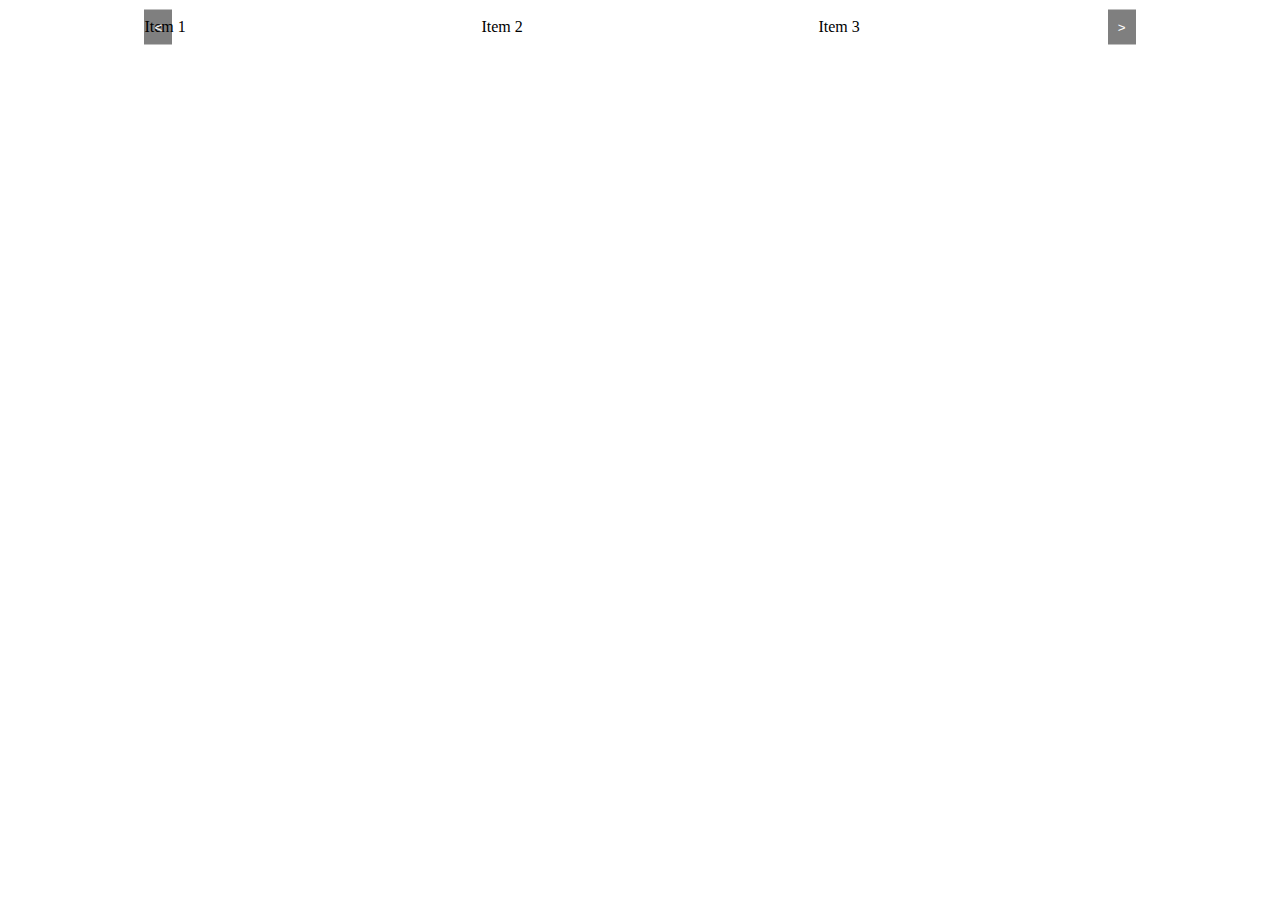
==== commit 1cdcb379: "Message" ====
--- a/PRAC.HTML
+++ b/PRAC.HTML
@@ -3,68 +3,105 @@
 <head>
     <meta charset="UTF-8">
     <meta name="viewport" content="width=device-width, initial-scale=1.0">
+    <title>Document</title>
     <style>
-        main .sponsors {
-            display: flex;
-            width: 100%;
-            max-width: 75rem;
-            margin: 1rem auto;
-            flex-direction: column;
-            align-items: center;
-            gap: 3rem;
-            margin-top: 9rem;
-            background-color: #3e54a3;
-        }
+        .carousel-container {
+    position: relative;
+    overflow: hidden; /* Hide overflowing items */
+    width: 80%; /* Adjust width as needed */
+    margin: 0 auto; /* Center the carousel */
+}
 
-        .sponsersInnerDiv {
-            display: flex;
-            justify-content: space-between; /* Optional: Add space between items */
-            width: 100%; /* Ensure it takes full width of the container */
-        }
+.carousel-wrapper {
+    overflow: hidden; /* Hide overflowing content */
+}
 
-        .sponsersInnerDiv .imageDiv,
-        .sponsersInnerDiv .imageDiv2,
-        .sponsersInnerDiv .imageDiv3 {
-            flex: 1; /* Make each div take up equal space */
-            max-width: 33%; /* Ensure each div takes up to 33% of the container */
-            text-align: center; /* Center the content within each div */
-            background-color: white;
-            padding: 1.5rem 0;
-        }
+.carousel {
+    display: flex;
+    transition: transform 0.3s ease; /* Smooth transition for scrolling */
+}
 
-        .sponsersInnerDiv img {
-            width: 50%; /* Make images take full width of the parent div */
-            height: auto; /* Maintain the aspect ratio of images */
-        }
+.carousel-item {
+    min-width: 33.33%; /* Show 3 items at a time */
+    box-sizing: border-box; /* Include padding and border in width */
+    padding: 10px; /* Space around items */
+}
 
-        h4 {
-            color: #fff; /* Optional: Style the heading */
-        }
+.arrow {
+    position: absolute;
+    top: 50%;
+    transform: translateY(-50%);
+    background: rgba(0,0,0,0.5);
+    color: white;
+    border: none;
+    padding: 10px;
+    cursor: pointer;
+    z-index: 1;
+}
+
+.left-arrow {
+    left: 10px;
+}
+
+.right-arrow {
+    right: 10px;
+}
+
     </style>
-    <title>Flexbox Full Width Example</title>
 </head>
 <body>
-    <main>
-        <div class="sponsors">
-            <h4>AS FEATURED ON...</h4>
-            <div class="sponsersInnerDiv">
-                <div class="imageDiv">
-                    <a href="#Frontend Challenges">
-                        <img src="https://www.frontendmentor.io/static/images/logo-css-tricks.svg" alt="CSS-Tricks">
-                    </a>
-                </div>
-                <div class="imageDiv2">
-                    <a href="#StackOverflow">
-                        <img src="https://www.frontendmentor.io/static/images/logo-stack-overflow.svg" alt="Stack Overflow">
-                    </a>
-                </div>
-                <div class="imageDiv3">
-                    <a href="#Frontend Challenges">
-                        <img src="https://www.frontendmentor.io/static/images/logo-product-hunt.svg" alt="Product Hunt">
-                    </a>
-                </div>
+    <div class="carousel-container">
+        <button class="arrow left-arrow">&lt;</button>
+        <div class="carousel-wrapper">
+            <div class="carousel">
+                <div class="carousel-item">Item 1</div>
+                <div class="carousel-item">Item 2</div>
+                <div class="carousel-item">Item 3</div>
+                <div class="carousel-item">Item 4</div>
+                <div class="carousel-item">Item 5</div>
+                <div class="carousel-item">Item 6</div>
+                <div class="carousel-item">Item 7</div>
+                <div class="carousel-item">Item 8</div>
+                <div class="carousel-item">Item 9</div>
+                <div class="carousel-item">Item 10</div>
             </div>
         </div>
-    </main>
+        <button class="arrow right-arrow">&gt;</button>
+    </div>
+    <script>
+        document.addEventListener("DOMContentLoaded", function() {
+    const carousel = document.querySelector(".carousel");
+    const items = document.querySelectorAll(".carousel-item");
+    const totalItems = items.length;
+    const visibleItems = 3; // Number of items to show at a time
+    const itemWidth = items[0].clientWidth; // Width of each item
+    const wrapperWidth = document.querySelector(".carousel-wrapper").clientWidth;
+    
+    let currentIndex = 0;
+
+    function updateCarousel() {
+        const offset = -(currentIndex * itemWidth);
+        carousel.style.transform = `translateX(${offset}px)`;
+    }
+
+    document.querySelector(".right-arrow").addEventListener("click", function() {
+        if (currentIndex < totalItems - visibleItems) {
+            currentIndex++;
+            updateCarousel();
+        }
+    });
+
+    document.querySelector(".left-arrow").addEventListener("click", function() {
+        if (currentIndex > 0) {
+            currentIndex--;
+            updateCarousel();
+        }
+    });
+
+    // Optional: Set up an initial view
+    updateCarousel();
+});
+
+    </script>
 </body>
-</html>
+</html>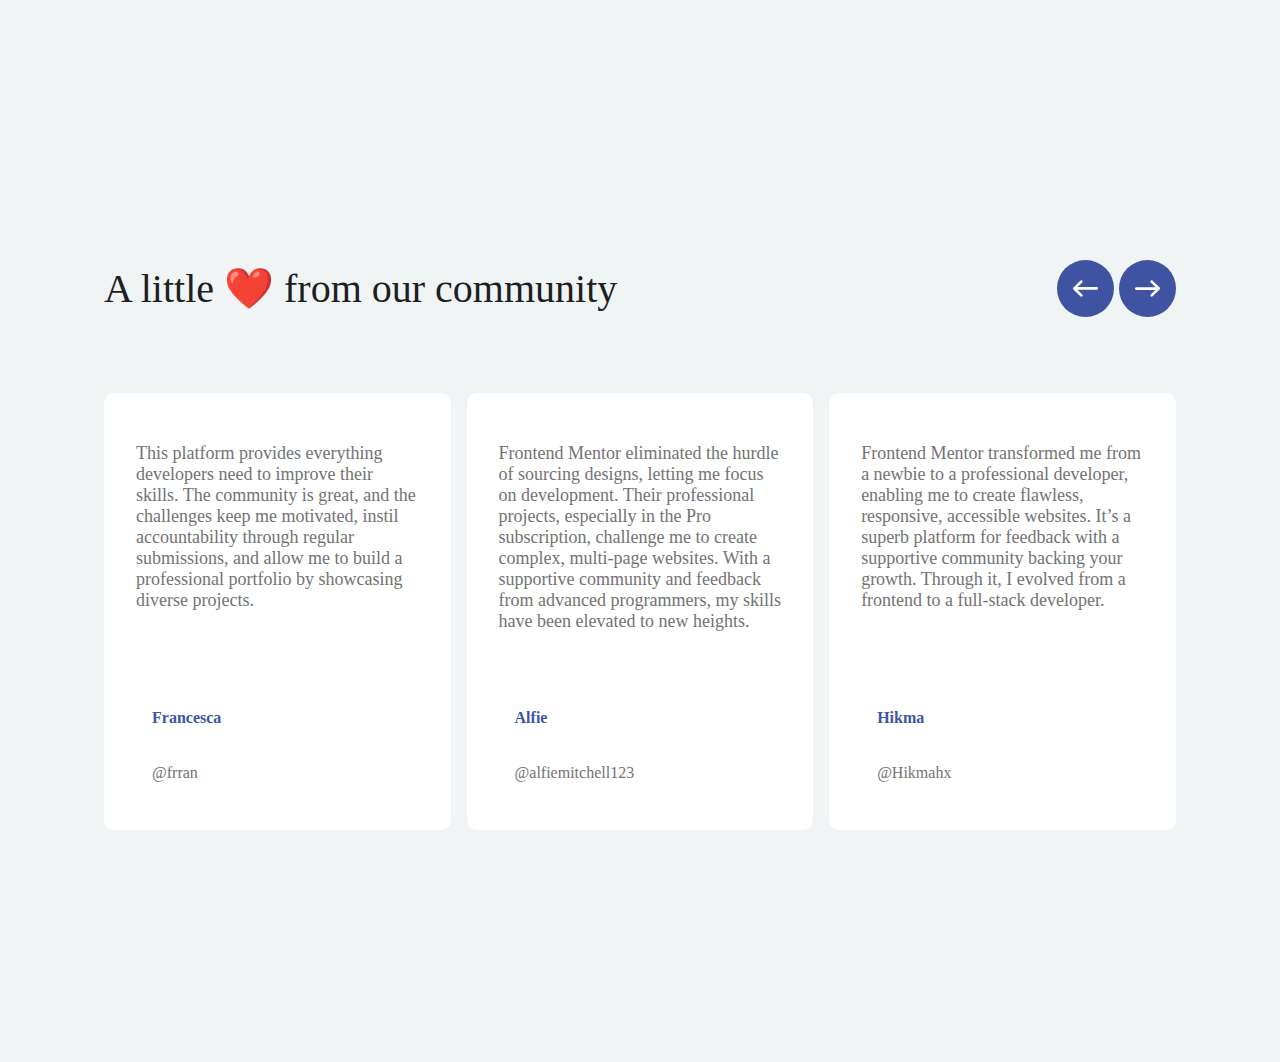
==== commit 21c0ee5b: "Message" ====
--- a/PRAC.HTML
+++ b/PRAC.HTML
@@ -5,10 +5,15 @@
     <meta name="viewport" content="width=device-width, initial-scale=1.0">
     <title>Document</title>
     <style>
+
+      body{
+        background-color: #f0f4f4;
+        padding: 3rem;
+      }
         .carousel-container {
     position: relative;
     overflow: hidden; /* Hide overflowing items */
-    width: 80%; /* Adjust width as needed */
+    width: 100%;
     margin: 0 auto; /* Center the carousel */
 }
 
@@ -19,12 +24,15 @@
 .carousel {
     display: flex;
     transition: transform 0.3s ease; /* Smooth transition for scrolling */
-}
+    display: flex;
+    gap: 1rem
+  }
 
 .carousel-item {
-    min-width: 33.33%; /* Show 3 items at a time */
-    box-sizing: border-box; /* Include padding and border in width */
+    min-width: 32.33%; /* Show 3 items at a time */
+    box-sizing: border-box; 
     padding: 10px; /* Space around items */
+;
 }
 
 .arrow {
@@ -47,27 +55,374 @@
     right: 10px;
 }
 
+.community {
+  background-color: #f0f4f4;
+  margin: 7rem 2rem;
+  border-radius: 10px;
+  padding: 3rem 1rem;
+}
+
+.community .communityMainDiv {
+  width: 100%;
+  max-width: 75rem;
+  margin: 1rem auto;
+  display: flex;
+  flex-direction: column;
+  gap: 3rem;
+}
+
+.communityTopDiv {
+  display: flex;
+  width: 100%;
+  justify-content: space-between;
+  /* justify-content: space-around; */
+  align-items: center;
+}
+
+.communityTopDiv button {
+  padding: 1rem;
+  border-radius: 100%;
+  border: none;
+  background-color: #3e54a3;
+  display: flex;
+}
+.communityTopDiv button:hover {
+  background-color: #38446d;
+  cursor: pointer;
+}
+
+.communityTopDiv button:disabled {
+  background-color: #c0c0c0; /* Gray color */
+  color: #6c757d; /* Light gray text */
+}
+
+.communityTopDiv h2 {
+  font-family: "Barlow";
+  font-size: 2.5rem;
+  font-weight: 500;
+  color: #1c2022;
+}
+.communityBottomDiv {
+  display: flex;
+  overflow-x: hidden;
+  gap: 1rem;
+  transition: transform 0.4s ease-in;
+  width: 100%;
+  max-width: 100%;
+}
+
+.pfp {
+  display: flex;
+  gap: 1rem;
+  /* justify-content: center; */
+  align-items: center;
+}
+
+.pfp img {
+  max-width: 3.5rem;
+  border-radius: 50%;
+}
+
+.card {
+  display: flex;
+  flex-direction: column;
+  background-color: white;
+  /* flex: 0 0 32.33%; */
+  justify-content: space-between;
+  /* gap: 3rem; */
+  padding: 2rem;
+  border-radius: 10px;
+  /* display: none; */
+  user-select: none;
+}
+
+.card p {
+  font-size: large;
+  color: #737373;
+}
+
+.card .pfp h6 {
+  color: #3e54a6;
+  font-size: 16px;
+  font-weight: 900;
+}
+
+.card .pfp p {
+  font-size: medium;
+}
+
     </style>
 </head>
 <body>
+
+  <div class="community">
+    <div class="communityMainDiv">
+      <div class="communityTopDiv">
+        <h2>A little ❤️ from our community</h2>
+        <div style="display: flex; gap: 0.3rem">
+          <button class="prevBtn">
+            <svg
+              width="25px"
+              height="25px"
+              viewBox="0 -6.5 38 38"
+              version="1.1"
+              xmlns="http://www.w3.org/2000/svg"
+              xmlns:xlink="http://www.w3.org/1999/xlink"
+              fill="#ffffff"
+              stroke="#ffffff"
+            >
+              <g id="SVGRepo_bgCarrier" stroke-width="0"></g>
+              <g
+                id="SVGRepo_tracerCarrier"
+                stroke-linecap="round"
+                stroke-linejoin="round"
+              ></g>
+              <g id="SVGRepo_iconCarrier">
+                <title>left-arrow</title>
+                <desc>Created with Sketch.</desc>
+                <g
+                  id="icons"
+                  stroke="none"
+                  stroke-width="1"
+                  fill="none"
+                  fill-rule="evenodd"
+                >
+                  <g
+                    id="ui-gambling-website-lined-icnos-casinoshunter"
+                    transform="translate(-1641.000000, -158.000000)"
+                    fill="#ffffff"
+                    fill-rule="nonzero"
+                  >
+                    <g
+                      id="1"
+                      transform="translate(1350.000000, 120.000000)"
+                    >
+                      <path
+                        d="M317.812138,38.5802109 L328.325224,49.0042713 L328.41312,49.0858421 C328.764883,49.4346574 328.96954,49.8946897 329,50.4382227 L328.998248,50.6209428 C328.97273,51.0514917 328.80819,51.4628128 328.48394,51.8313977 L328.36126,51.9580208 L317.812138,62.4197891 C317.031988,63.1934036 315.770571,63.1934036 314.990421,62.4197891 C314.205605,61.6415481 314.205605,60.3762573 314.990358,59.5980789 L322.274264,52.3739093 L292.99947,52.3746291 C291.897068,52.3746291 291,51.4850764 291,50.3835318 C291,49.2819872 291.897068,48.3924345 292.999445,48.3924345 L322.039203,48.3917152 L314.990421,41.4019837 C314.205605,40.6237427 314.205605,39.3584519 314.990421,38.5802109 C315.770571,37.8065964 317.031988,37.8065964 317.812138,38.5802109 Z"
+                        id="left-arrow"
+                        transform="translate(310.000000, 50.500000) scale(-1, 1) translate(-310.000000, -50.500000) "
+                      ></path>
+                    </g>
+                  </g>
+                </g>
+              </g>
+            </svg>
+          </button>
+          <button class="nextBtn" onclick="scrollRight()">
+            <svg
+              width="25px"
+              height="25px"
+              viewBox="0 -6.5 38 38"
+              version="1.1"
+              xmlns="http://www.w3.org/2000/svg"
+              xmlns:xlink="http://www.w3.org/1999/xlink"
+              fill="#ffffff"
+              stroke="#ffffff"
+              transform="rotate(180)"
+            >
+              <g id="SVGRepo_bgCarrier" stroke-width="0"></g>
+              <g
+                id="SVGRepo_tracerCarrier"
+                stroke-linecap="round"
+                stroke-linejoin="round"
+              ></g>
+              <g id="SVGRepo_iconCarrier">
+                <title>left-arrow</title>
+                <desc>Created with Sketch.</desc>
+                <g
+                  id="icons"
+                  stroke="none"
+                  stroke-width="1"
+                  fill="none"
+                  fill-rule="evenodd"
+                >
+                  <g
+                    id="ui-gambling-website-lined-icnos-casinoshunter"
+                    transform="translate(-1641.000000, -158.000000)"
+                    fill="#ffffff"
+                    fill-rule="nonzero"
+                  >
+                    <g
+                      id="1"
+                      transform="translate(1350.000000, 120.000000)"
+                    >
+                      <path
+                        d="M317.812138,38.5802109 L328.325224,49.0042713 L328.41312,49.0858421 C328.764883,49.4346574 328.96954,49.8946897 329,50.4382227 L328.998248,50.6209428 C328.97273,51.0514917 328.80819,51.4628128 328.48394,51.8313977 L328.36126,51.9580208 L317.812138,62.4197891 C317.031988,63.1934036 315.770571,63.1934036 314.990421,62.4197891 C314.205605,61.6415481 314.205605,60.3762573 314.990358,59.5980789 L322.274264,52.3739093 L292.99947,52.3746291 C291.897068,52.3746291 291,51.4850764 291,50.3835318 C291,49.2819872 291.897068,48.3924345 292.999445,48.3924345 L322.039203,48.3917152 L314.990421,41.4019837 C314.205605,40.6237427 314.205605,39.3584519 314.990421,38.5802109 C315.770571,37.8065964 317.031988,37.8065964 317.812138,38.5802109 Z"
+                        id="left-arrow"
+                        transform="translate(310.000000, 50.500000) scale(-1, 1) translate(-310.000000, -50.500000) "
+                      ></path>
+                    </g>
+                  </g>
+                </g>
+              </g>
+            </svg>
+          </button>
+        </div>
+      </div>
+    
     <div class="carousel-container">
-        <button class="arrow left-arrow">&lt;</button>
         <div class="carousel-wrapper">
             <div class="carousel">
-                <div class="carousel-item">Item 1</div>
-                <div class="carousel-item">Item 2</div>
-                <div class="carousel-item">Item 3</div>
-                <div class="carousel-item">Item 4</div>
-                <div class="carousel-item">Item 5</div>
-                <div class="carousel-item">Item 6</div>
-                <div class="carousel-item">Item 7</div>
-                <div class="carousel-item">Item 8</div>
-                <div class="carousel-item">Item 9</div>
-                <div class="carousel-item">Item 10</div>
+                <div class="card carousel-item" data-number="1">
+                    <p>
+                      This platform provides everything developers need to improve
+                      their skills. The community is great, and the challenges keep me
+                      motivated, instil accountability through regular submissions,
+                      and allow me to build a professional portfolio by showcasing
+                      diverse projects.
+                    </p>
+                    <div class="pfp">
+                      <img
+                        src="https://www.frontendmentor.io/static/images/home-avatar-francesca.webp"
+                        alt=""
+                      />
+                      <div>
+                        <h6>Francesca</h6>
+                        <p>@frran</p>
+                      </div>
+                    </div>
+                  </div>
+                  <div class="card carousel-item" data-number="2">
+                    <p>
+                      Frontend Mentor eliminated the hurdle of sourcing designs,
+                      letting me focus on development. Their professional projects,
+                      especially in the Pro subscription, challenge me to create
+                      complex, multi-page websites. With a supportive community and
+                      feedback from advanced programmers, my skills have been elevated
+                      to new heights.
+                    </p>
+                    <div class="pfp">
+                      <img
+                        src="https://www.frontendmentor.io/static/images/home-avatar-alfie.webp"
+                        alt=""
+                      />
+                      <div>
+                        <h6>Alfie</h6>
+                        <p>@alfiemitchell123</p>
+                      </div>
+                    </div>
+                  </div>
+                  <div class="card carousel-item" data-number="3">
+                    <p>
+                      Frontend Mentor transformed me from a newbie to a professional
+                      developer, enabling me to create flawless, responsive,
+                      accessible websites. It’s a superb platform for feedback with a
+                      supportive community backing your growth. Through it, I evolved
+                      from a frontend to a full-stack developer.
+                    </p>
+                    <div class="pfp">
+                      <img
+                        src="https://www.frontendmentor.io/static/images/home-avatar-hikmah.webp"
+                        alt=""
+                      />
+                      <div>
+                        <h6>Hikma</h6>
+                        <p>@Hikmahx</p>
+                      </div>
+                    </div>
+                  </div>
+                  <div class="card carousel-item" data-number="4">
+                    <p>
+                      Frontend Mentor has helped tremendously. Working on the newbie
+                      challenges really helped me get better at building layouts.
+                      Also, it increased my JavaScript skills. Working with APIs, DOM
+                      manipulation, and so on greatly increased my knowledge. Would
+                      totally recommend it.
+                    </p>
+                    <div class="pfp">
+                      <img
+                        src="https://www.frontendmentor.io/static/images/home-avatar-nuel.webp"
+                        alt=""
+                      />
+                      <div>
+                        <h6>Nuel</h6>
+                        <p>@ijklmopffs</p>
+                      </div>
+                    </div>
+                  </div>
+                  <div class="card carousel-item" data-number="5">
+                    <p>
+                      After completing a software bootcamp, Frontend Mentor let me
+                      build real-world projects, strengthening my developer skills. I
+                      wouldn’t be where I am today without it.
+                    </p>
+                    <div class="pfp">
+                      <img
+                        src="https://www.frontendmentor.io/static/images/home-avatar-michelle.webp"
+                        alt=""
+                      />
+                      <div>
+                        <h6>Michelle</h6>
+                        <p>@maberizk</p>
+                      </div>
+                    </div>
+                  </div>
+                  <div class="card carousel-item" data-number="6">
+                    <p>
+                      As a backend developer, I sought to improve my frontend skills.
+                      Frontend Mentor provided beautifully designed challenges,
+                      allowing me to progress from simple components to advanced
+                      responsive web pages. Enough can’t be said about the community
+                      members. Their feedback has been invaluable in my journey to
+                      becoming a better developer.
+                    </p>
+                    <div class="pfp">
+                      <img
+                        src="https://www.frontendmentor.io/static/images/home-avatar-arturo.webp"
+                        alt=""
+                      />
+                      <div>
+                        <h6>Arturo</h6>
+                        <p>@artimys</p>
+                      </div>
+                    </div>
+                  </div>
+                  <div class="card carousel-item" data-number="7">
+                    <p>
+                      Frontend Mentor offers invaluable real-world web development
+                      challenges, sharpening my HTML, CSS, and JavaScript skills. The
+                      structured feedback, solutions, and vibrant community have
+                      significantly impacted my learning and growth. It’s both a
+                      skill-building platform and a community hub for web developers.
+                    </p>
+                    <div class="pfp">
+                      <img
+                        src="https://www.frontendmentor.io/static/images/home-avatar-shashikant.webp"
+                        alt=""
+                      />
+                      <div>
+                        <h6>Shashikant</h6>
+                        <p>@shashikantdev3</p>
+                      </div>
+                    </div>
+                  </div>
+                  <div class="card carousel-item" data-number="8">
+                    <p>
+                      I began my frontend journey with Frontend Mentor’s newbie
+                      challenges and progressed to more complex projects. Some of the
+                      complex ones are now even in my portfolio! The supportive
+                      community and the dedication of the Frontend Mentor team are
+                      unmatched. I highly recommend it for newcomers and those keen on
+                      improving their skills.
+                    </p>
+                    <div class="pfp">
+                      <img
+                        src="https://www.frontendmentor.io/static/images/home-avatar-marit.webp"
+                        alt=""
+                      />
+                      <div>
+                        <h6>Marit</h6>
+                        <p>@Maritxx</p>
+                      </div>
+                    </div>
+                  </div>
             </div>
         </div>
-        <button class="arrow right-arrow">&gt;</button>
     </div>
+    </div>
+    </div>
+
+
     <script>
         document.addEventListener("DOMContentLoaded", function() {
     const carousel = document.querySelector(".carousel");
@@ -84,14 +439,14 @@
         carousel.style.transform = `translateX(${offset}px)`;
     }
 
-    document.querySelector(".right-arrow").addEventListener("click", function() {
+    document.querySelector(".nextBtn").addEventListener("click", function() {
         if (currentIndex < totalItems - visibleItems) {
             currentIndex++;
             updateCarousel();
         }
     });
 
-    document.querySelector(".left-arrow").addEventListener("click", function() {
+    document.querySelector(".prevBtn").addEventListener("click", function() {
         if (currentIndex > 0) {
             currentIndex--;
             updateCarousel();
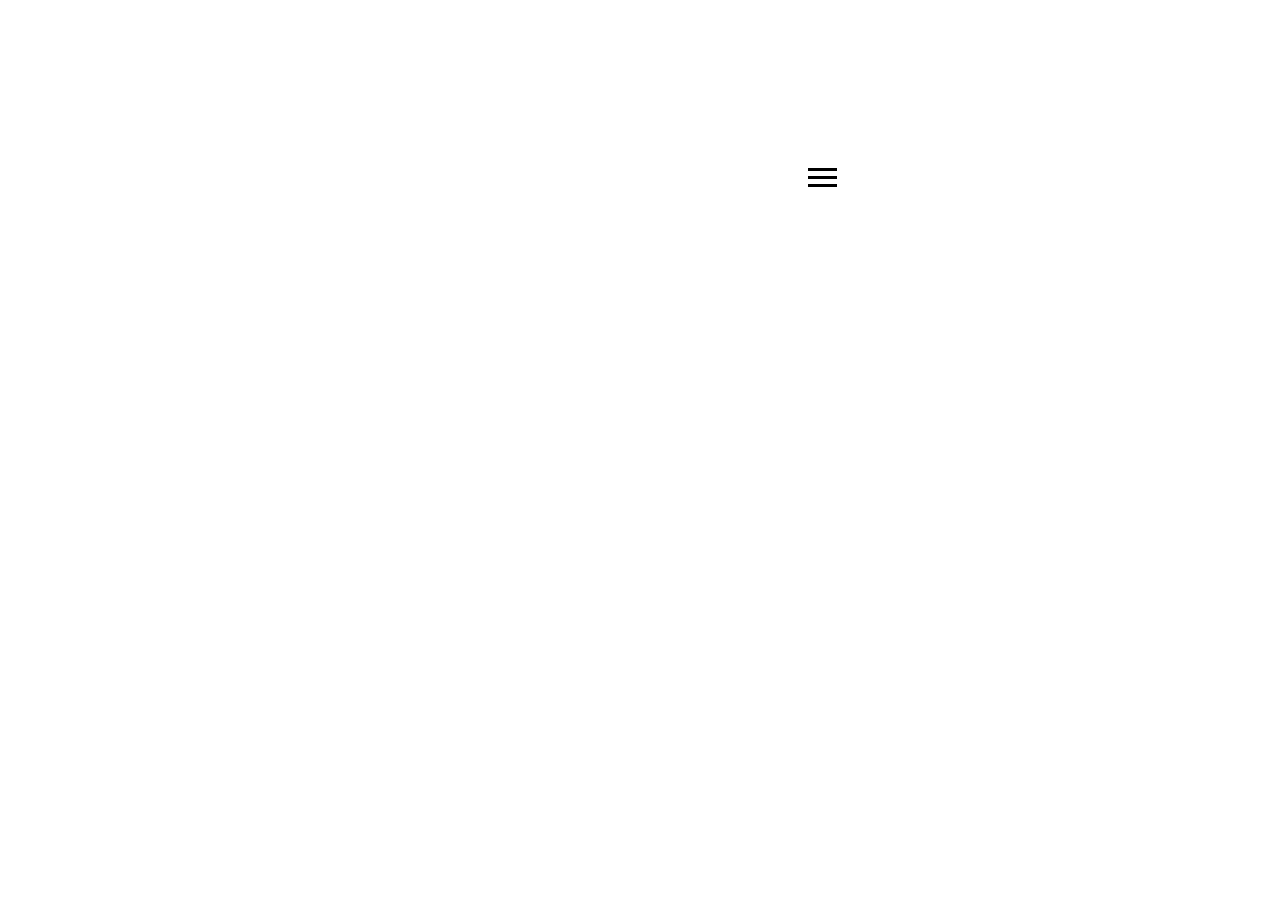
==== commit 44434095: "Meduim Devices footer responsive remaiaing and mobiloe responsive remainaing" ====
--- a/PRAC.HTML
+++ b/PRAC.HTML
@@ -1,462 +1,57 @@
 <!DOCTYPE html>
 <html lang="en">
 <head>
-    <meta charset="UTF-8">
-    <meta name="viewport" content="width=device-width, initial-scale=1.0">
-    <title>Document</title>
-    <style>
-
-      body{
-        background-color: #f0f4f4;
-        padding: 3rem;
-      }
-        .carousel-container {
-    position: relative;
-    overflow: hidden; /* Hide overflowing items */
-    width: 100%;
-    margin: 0 auto; /* Center the carousel */
-}
-
-.carousel-wrapper {
-    overflow: hidden; /* Hide overflowing content */
-}
-
-.carousel {
-    display: flex;
-    transition: transform 0.3s ease; /* Smooth transition for scrolling */
-    display: flex;
-    gap: 1rem
-  }
-
-.carousel-item {
-    min-width: 32.33%; /* Show 3 items at a time */
-    box-sizing: border-box; 
-    padding: 10px; /* Space around items */
-;
-}
-
-.arrow {
-    position: absolute;
-    top: 50%;
-    transform: translateY(-50%);
-    background: rgba(0,0,0,0.5);
-    color: white;
-    border: none;
-    padding: 10px;
-    cursor: pointer;
-    z-index: 1;
-}
-
-.left-arrow {
-    left: 10px;
-}
-
-.right-arrow {
-    right: 10px;
-}
-
-.community {
-  background-color: #f0f4f4;
-  margin: 7rem 2rem;
-  border-radius: 10px;
-  padding: 3rem 1rem;
-}
-
-.community .communityMainDiv {
-  width: 100%;
-  max-width: 75rem;
-  margin: 1rem auto;
-  display: flex;
-  flex-direction: column;
-  gap: 3rem;
-}
-
-.communityTopDiv {
-  display: flex;
-  width: 100%;
-  justify-content: space-between;
-  /* justify-content: space-around; */
-  align-items: center;
-}
-
-.communityTopDiv button {
-  padding: 1rem;
-  border-radius: 100%;
-  border: none;
-  background-color: #3e54a3;
-  display: flex;
-}
-.communityTopDiv button:hover {
-  background-color: #38446d;
-  cursor: pointer;
-}
-
-.communityTopDiv button:disabled {
-  background-color: #c0c0c0; /* Gray color */
-  color: #6c757d; /* Light gray text */
-}
-
-.communityTopDiv h2 {
-  font-family: "Barlow";
-  font-size: 2.5rem;
-  font-weight: 500;
-  color: #1c2022;
-}
-.communityBottomDiv {
-  display: flex;
-  overflow-x: hidden;
-  gap: 1rem;
-  transition: transform 0.4s ease-in;
-  width: 100%;
-  max-width: 100%;
-}
-
-.pfp {
-  display: flex;
-  gap: 1rem;
-  /* justify-content: center; */
-  align-items: center;
-}
-
-.pfp img {
-  max-width: 3.5rem;
-  border-radius: 50%;
-}
-
-.card {
-  display: flex;
-  flex-direction: column;
-  background-color: white;
-  /* flex: 0 0 32.33%; */
-  justify-content: space-between;
-  /* gap: 3rem; */
-  padding: 2rem;
-  border-radius: 10px;
-  /* display: none; */
-  user-select: none;
-}
-
-.card p {
-  font-size: large;
-  color: #737373;
-}
-
-.card .pfp h6 {
-  color: #3e54a6;
-  font-size: 16px;
-  font-weight: 900;
-}
-
-.card .pfp p {
-  font-size: medium;
-}
-
-    </style>
+  <meta charset="UTF-8">
+  <meta name="viewport" content="width=device-width, initial-scale=1.0">
+  <title>Document</title>
+  <style>
+    body {
+      padding: 10rem;
+      padding-left: 50rem;
+    }
+    .drawerDiv {
+      display: flex;
+      flex-direction: column;
+      gap: 0.3rem;
+    }
+    .diver {
+      width: fit-content;
+      background-color: black;
+      transition: transform 0.5s ease, opacity 0.5s ease;
+      transform-origin: center center;
+      height: 3px;
+      width: 1.8rem;
+    }
+  </style>
 </head>
 <body>
+  <div class="drawerDiv" data-state="closed" onclick="drawerClicked()">
+    <div id="one" class="diver"></div>
+    <div id="two" class="diver"></div>
+    <div id="three" class="diver"></div>
+  </div>
 
-  <div class="community">
-    <div class="communityMainDiv">
-      <div class="communityTopDiv">
-        <h2>A little ❤️ from our community</h2>
-        <div style="display: flex; gap: 0.3rem">
-          <button class="prevBtn">
-            <svg
-              width="25px"
-              height="25px"
-              viewBox="0 -6.5 38 38"
-              version="1.1"
-              xmlns="http://www.w3.org/2000/svg"
-              xmlns:xlink="http://www.w3.org/1999/xlink"
-              fill="#ffffff"
-              stroke="#ffffff"
-            >
-              <g id="SVGRepo_bgCarrier" stroke-width="0"></g>
-              <g
-                id="SVGRepo_tracerCarrier"
-                stroke-linecap="round"
-                stroke-linejoin="round"
-              ></g>
-              <g id="SVGRepo_iconCarrier">
-                <title>left-arrow</title>
-                <desc>Created with Sketch.</desc>
-                <g
-                  id="icons"
-                  stroke="none"
-                  stroke-width="1"
-                  fill="none"
-                  fill-rule="evenodd"
-                >
-                  <g
-                    id="ui-gambling-website-lined-icnos-casinoshunter"
-                    transform="translate(-1641.000000, -158.000000)"
-                    fill="#ffffff"
-                    fill-rule="nonzero"
-                  >
-                    <g
-                      id="1"
-                      transform="translate(1350.000000, 120.000000)"
-                    >
-                      <path
-                        d="M317.812138,38.5802109 L328.325224,49.0042713 L328.41312,49.0858421 C328.764883,49.4346574 328.96954,49.8946897 329,50.4382227 L328.998248,50.6209428 C328.97273,51.0514917 328.80819,51.4628128 328.48394,51.8313977 L328.36126,51.9580208 L317.812138,62.4197891 C317.031988,63.1934036 315.770571,63.1934036 314.990421,62.4197891 C314.205605,61.6415481 314.205605,60.3762573 314.990358,59.5980789 L322.274264,52.3739093 L292.99947,52.3746291 C291.897068,52.3746291 291,51.4850764 291,50.3835318 C291,49.2819872 291.897068,48.3924345 292.999445,48.3924345 L322.039203,48.3917152 L314.990421,41.4019837 C314.205605,40.6237427 314.205605,39.3584519 314.990421,38.5802109 C315.770571,37.8065964 317.031988,37.8065964 317.812138,38.5802109 Z"
-                        id="left-arrow"
-                        transform="translate(310.000000, 50.500000) scale(-1, 1) translate(-310.000000, -50.500000) "
-                      ></path>
-                    </g>
-                  </g>
-                </g>
-              </g>
-            </svg>
-          </button>
-          <button class="nextBtn" onclick="scrollRight()">
-            <svg
-              width="25px"
-              height="25px"
-              viewBox="0 -6.5 38 38"
-              version="1.1"
-              xmlns="http://www.w3.org/2000/svg"
-              xmlns:xlink="http://www.w3.org/1999/xlink"
-              fill="#ffffff"
-              stroke="#ffffff"
-              transform="rotate(180)"
-            >
-              <g id="SVGRepo_bgCarrier" stroke-width="0"></g>
-              <g
-                id="SVGRepo_tracerCarrier"
-                stroke-linecap="round"
-                stroke-linejoin="round"
-              ></g>
-              <g id="SVGRepo_iconCarrier">
-                <title>left-arrow</title>
-                <desc>Created with Sketch.</desc>
-                <g
-                  id="icons"
-                  stroke="none"
-                  stroke-width="1"
-                  fill="none"
-                  fill-rule="evenodd"
-                >
-                  <g
-                    id="ui-gambling-website-lined-icnos-casinoshunter"
-                    transform="translate(-1641.000000, -158.000000)"
-                    fill="#ffffff"
-                    fill-rule="nonzero"
-                  >
-                    <g
-                      id="1"
-                      transform="translate(1350.000000, 120.000000)"
-                    >
-                      <path
-                        d="M317.812138,38.5802109 L328.325224,49.0042713 L328.41312,49.0858421 C328.764883,49.4346574 328.96954,49.8946897 329,50.4382227 L328.998248,50.6209428 C328.97273,51.0514917 328.80819,51.4628128 328.48394,51.8313977 L328.36126,51.9580208 L317.812138,62.4197891 C317.031988,63.1934036 315.770571,63.1934036 314.990421,62.4197891 C314.205605,61.6415481 314.205605,60.3762573 314.990358,59.5980789 L322.274264,52.3739093 L292.99947,52.3746291 C291.897068,52.3746291 291,51.4850764 291,50.3835318 C291,49.2819872 291.897068,48.3924345 292.999445,48.3924345 L322.039203,48.3917152 L314.990421,41.4019837 C314.205605,40.6237427 314.205605,39.3584519 314.990421,38.5802109 C315.770571,37.8065964 317.031988,37.8065964 317.812138,38.5802109 Z"
-                        id="left-arrow"
-                        transform="translate(310.000000, 50.500000) scale(-1, 1) translate(-310.000000, -50.500000) "
-                      ></path>
-                    </g>
-                  </g>
-                </g>
-              </g>
-            </svg>
-          </button>
-        </div>
-      </div>
-    
-    <div class="carousel-container">
-        <div class="carousel-wrapper">
-            <div class="carousel">
-                <div class="card carousel-item" data-number="1">
-                    <p>
-                      This platform provides everything developers need to improve
-                      their skills. The community is great, and the challenges keep me
-                      motivated, instil accountability through regular submissions,
-                      and allow me to build a professional portfolio by showcasing
-                      diverse projects.
-                    </p>
-                    <div class="pfp">
-                      <img
-                        src="https://www.frontendmentor.io/static/images/home-avatar-francesca.webp"
-                        alt=""
-                      />
-                      <div>
-                        <h6>Francesca</h6>
-                        <p>@frran</p>
-                      </div>
-                    </div>
-                  </div>
-                  <div class="card carousel-item" data-number="2">
-                    <p>
-                      Frontend Mentor eliminated the hurdle of sourcing designs,
-                      letting me focus on development. Their professional projects,
-                      especially in the Pro subscription, challenge me to create
-                      complex, multi-page websites. With a supportive community and
-                      feedback from advanced programmers, my skills have been elevated
-                      to new heights.
-                    </p>
-                    <div class="pfp">
-                      <img
-                        src="https://www.frontendmentor.io/static/images/home-avatar-alfie.webp"
-                        alt=""
-                      />
-                      <div>
-                        <h6>Alfie</h6>
-                        <p>@alfiemitchell123</p>
-                      </div>
-                    </div>
-                  </div>
-                  <div class="card carousel-item" data-number="3">
-                    <p>
-                      Frontend Mentor transformed me from a newbie to a professional
-                      developer, enabling me to create flawless, responsive,
-                      accessible websites. It’s a superb platform for feedback with a
-                      supportive community backing your growth. Through it, I evolved
-                      from a frontend to a full-stack developer.
-                    </p>
-                    <div class="pfp">
-                      <img
-                        src="https://www.frontendmentor.io/static/images/home-avatar-hikmah.webp"
-                        alt=""
-                      />
-                      <div>
-                        <h6>Hikma</h6>
-                        <p>@Hikmahx</p>
-                      </div>
-                    </div>
-                  </div>
-                  <div class="card carousel-item" data-number="4">
-                    <p>
-                      Frontend Mentor has helped tremendously. Working on the newbie
-                      challenges really helped me get better at building layouts.
-                      Also, it increased my JavaScript skills. Working with APIs, DOM
-                      manipulation, and so on greatly increased my knowledge. Would
-                      totally recommend it.
-                    </p>
-                    <div class="pfp">
-                      <img
-                        src="https://www.frontendmentor.io/static/images/home-avatar-nuel.webp"
-                        alt=""
-                      />
-                      <div>
-                        <h6>Nuel</h6>
-                        <p>@ijklmopffs</p>
-                      </div>
-                    </div>
-                  </div>
-                  <div class="card carousel-item" data-number="5">
-                    <p>
-                      After completing a software bootcamp, Frontend Mentor let me
-                      build real-world projects, strengthening my developer skills. I
-                      wouldn’t be where I am today without it.
-                    </p>
-                    <div class="pfp">
-                      <img
-                        src="https://www.frontendmentor.io/static/images/home-avatar-michelle.webp"
-                        alt=""
-                      />
-                      <div>
-                        <h6>Michelle</h6>
-                        <p>@maberizk</p>
-                      </div>
-                    </div>
-                  </div>
-                  <div class="card carousel-item" data-number="6">
-                    <p>
-                      As a backend developer, I sought to improve my frontend skills.
-                      Frontend Mentor provided beautifully designed challenges,
-                      allowing me to progress from simple components to advanced
-                      responsive web pages. Enough can’t be said about the community
-                      members. Their feedback has been invaluable in my journey to
-                      becoming a better developer.
-                    </p>
-                    <div class="pfp">
-                      <img
-                        src="https://www.frontendmentor.io/static/images/home-avatar-arturo.webp"
-                        alt=""
-                      />
-                      <div>
-                        <h6>Arturo</h6>
-                        <p>@artimys</p>
-                      </div>
-                    </div>
-                  </div>
-                  <div class="card carousel-item" data-number="7">
-                    <p>
-                      Frontend Mentor offers invaluable real-world web development
-                      challenges, sharpening my HTML, CSS, and JavaScript skills. The
-                      structured feedback, solutions, and vibrant community have
-                      significantly impacted my learning and growth. It’s both a
-                      skill-building platform and a community hub for web developers.
-                    </p>
-                    <div class="pfp">
-                      <img
-                        src="https://www.frontendmentor.io/static/images/home-avatar-shashikant.webp"
-                        alt=""
-                      />
-                      <div>
-                        <h6>Shashikant</h6>
-                        <p>@shashikantdev3</p>
-                      </div>
-                    </div>
-                  </div>
-                  <div class="card carousel-item" data-number="8">
-                    <p>
-                      I began my frontend journey with Frontend Mentor’s newbie
-                      challenges and progressed to more complex projects. Some of the
-                      complex ones are now even in my portfolio! The supportive
-                      community and the dedication of the Frontend Mentor team are
-                      unmatched. I highly recommend it for newcomers and those keen on
-                      improving their skills.
-                    </p>
-                    <div class="pfp">
-                      <img
-                        src="https://www.frontendmentor.io/static/images/home-avatar-marit.webp"
-                        alt=""
-                      />
-                      <div>
-                        <h6>Marit</h6>
-                        <p>@Maritxx</p>
-                      </div>
-                    </div>
-                  </div>
-            </div>
-        </div>
-    </div>
-    </div>
-    </div>
+  <script>
+    function drawerClicked() {
+      const FirstBar = document.getElementById("one");
+      const SecondBar = document.getElementById("two");
+      const ThirdBar = document.getElementById("three");
+      const drawerDiv = document.querySelector(".drawerDiv");
 
+      if (drawerDiv.getAttribute("data-state") === "closed") {
+       SecondBar.style.opacity= "0"
+        FirstBar.style.transform = "rotate(45deg) translate(0, 11px)";
+        ThirdBar.style.transform = "rotate(-45deg) translate(0, -11px)";
+        drawerDiv.setAttribute("data-state", "open");
+      } else {
+       
+        FirstBar.style.transform = "rotate(0deg) translate(0, 0)";
+        ThirdBar.style.transform = "rotate(0deg) translate(0, 0)";
+        SecondBar.style.opacity= "1"
 
-    <script>
-        document.addEventListener("DOMContentLoaded", function() {
-    const carousel = document.querySelector(".carousel");
-    const items = document.querySelectorAll(".carousel-item");
-    const totalItems = items.length;
-    const visibleItems = 3; // Number of items to show at a time
-    const itemWidth = items[0].clientWidth; // Width of each item
-    const wrapperWidth = document.querySelector(".carousel-wrapper").clientWidth;
-    
-    let currentIndex = 0;
-
-    function updateCarousel() {
-        const offset = -(currentIndex * itemWidth);
-        carousel.style.transform = `translateX(${offset}px)`;
+        drawerDiv.setAttribute("data-state", "closed");
+      }
     }
-
-    document.querySelector(".nextBtn").addEventListener("click", function() {
-        if (currentIndex < totalItems - visibleItems) {
-            currentIndex++;
-            updateCarousel();
-        }
-    });
-
-    document.querySelector(".prevBtn").addEventListener("click", function() {
-        if (currentIndex > 0) {
-            currentIndex--;
-            updateCarousel();
-        }
-    });
-
-    // Optional: Set up an initial view
-    updateCarousel();
-});
-
-    </script>
+  </script>
 </body>
-</html>+</html>
